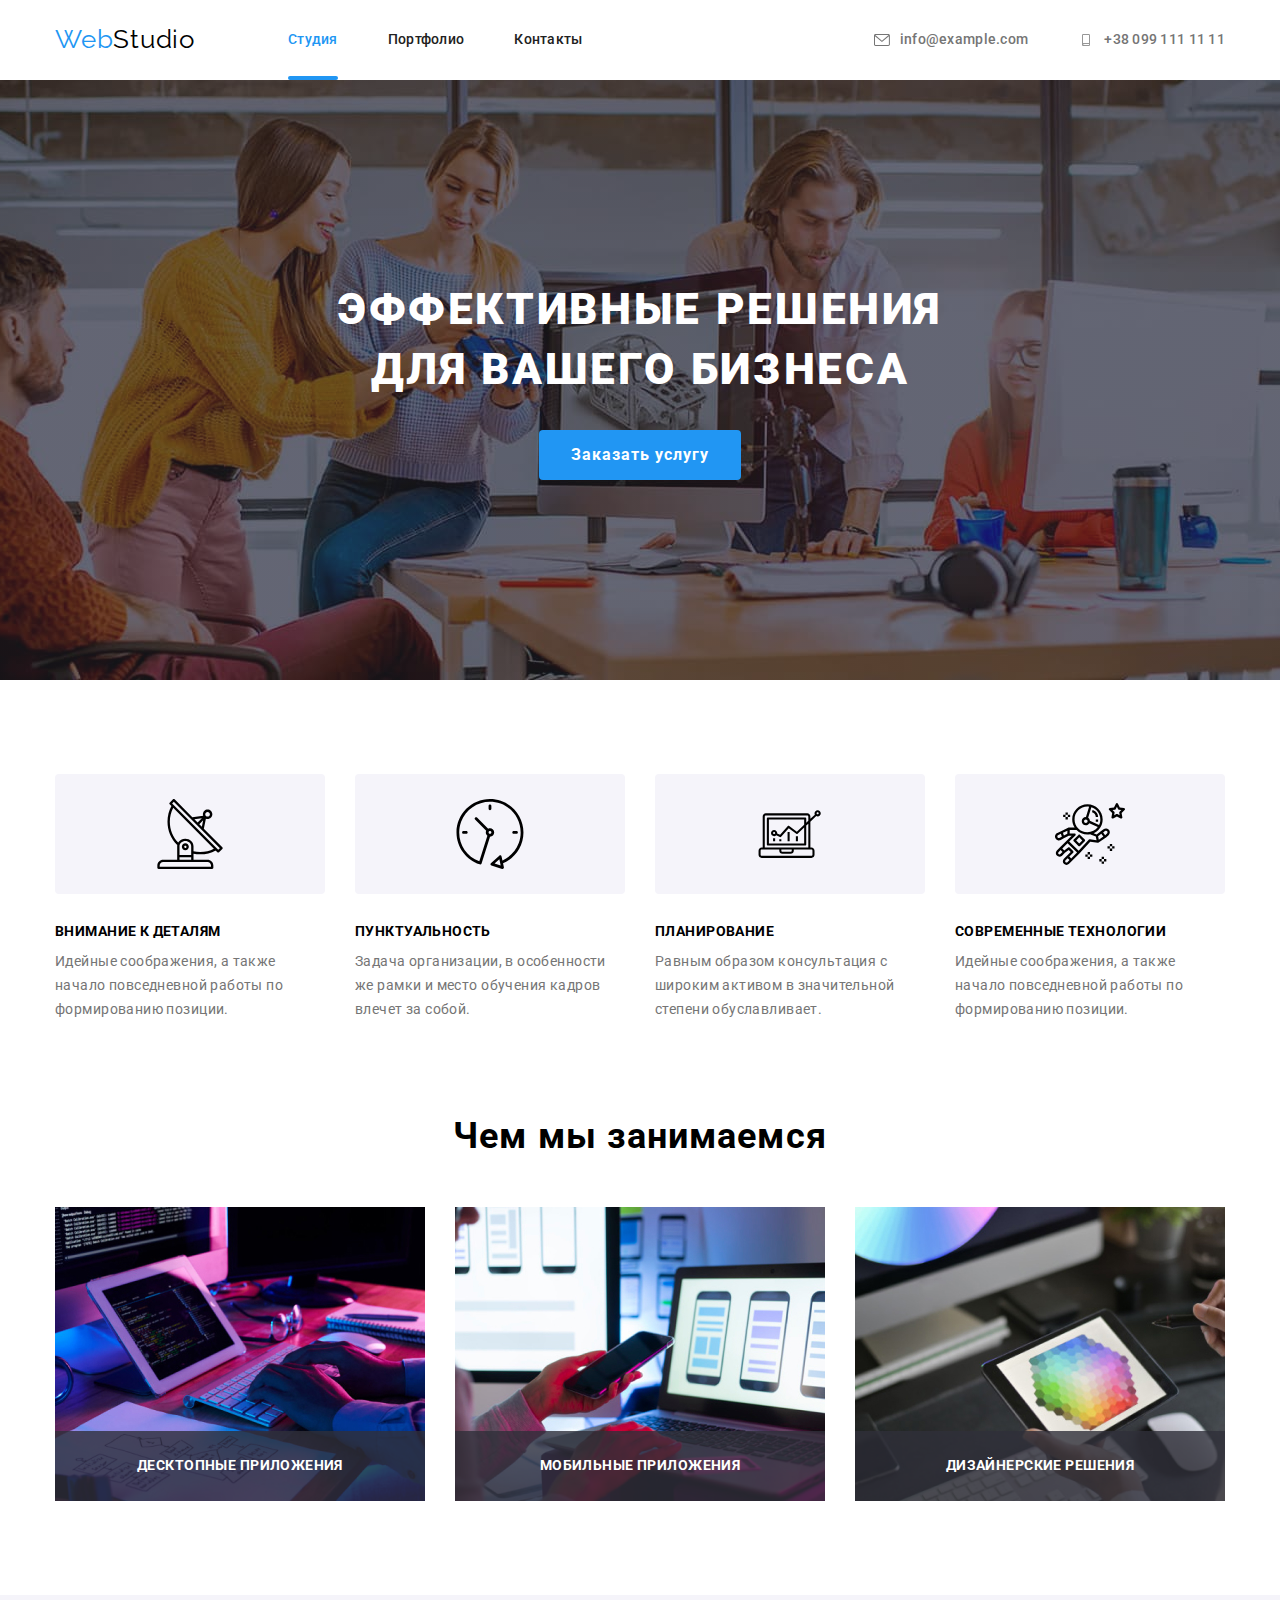
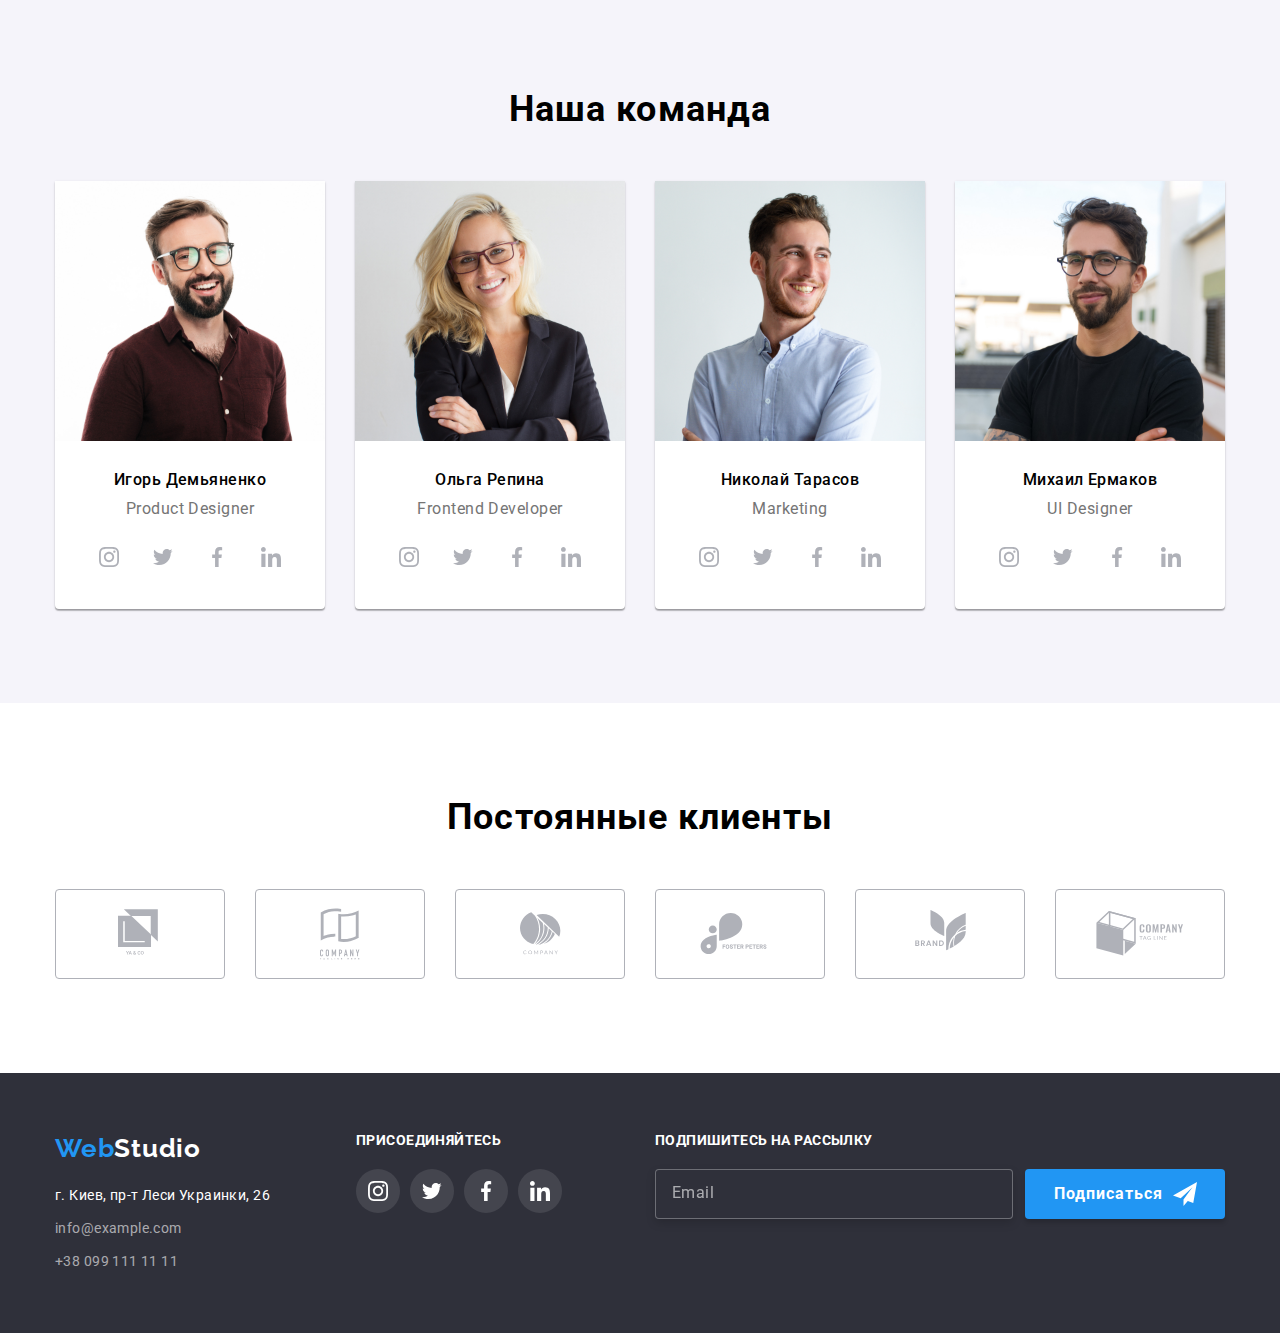
==== index.html @ e793ac2f "Initial comit" ====
<!DOCTYPE html>
<html lang="ru">
<head>
    <meta charset="UTF-8">
    <meta name="viewport" content="width=device-width, initial-scale=1.0">
    <link rel="stylesheet" href="https://cdnjs.cloudflare.com/ajax/libs/modern-normalize/1.0.0/modern-normalize.min.css"> 
    <link rel="preconnect" href="https://fonts.gstatic.com/"> 
    <link href="https://fonts.googleapis.com/css2?family=Raleway:wght@700&family=Roboto:wght@400;500;700;900&display=swap"
        rel="stylesheet">
    <link rel="stylesheet" href="./css/main.min.css">
    <title>Студия</title>
</head>
<body>
<!--Шапка макета-->
    <header>
     <div class="container main-nav">
         <nav class=" main-nav">
            <a href="#" class="logo" ><span class="accent">Web</span>Studio</a>
            <ul class="site-nav list reset">
              <li  class="site-nav-item"><a href="./index.html" class="site-nav-link current-link">Студия</a></li>
               <li  class="site-nav-item"> <a href="./portfolio.html" class="site-nav-link">Портфолио</a></li>
              <li  class="site-nav-item"> <a href="#" class="site-nav-link">Контакты</a></li>
            </ul>
       </nav>
       <ul class="auth-nav list reset">
           <li class="auth-nav-item"><a href="mailto:info@example.com" class="auth-nav-link">
             <svg class="header-icon">
               <use href="./images/svg/symbol-defs.svg#icon-envelope"></use>
           </svg> info@example.com</a></li>
           <li class="auth-nav-item"><a href="tel:+380991111111" class="auth-nav-link">
                <svg class="header-icon">
                    <use href="./images/svg/symbol-defs.svg#icon-smartphone"></use>
                </svg>+38 099 111 11 11</a></li>
       </ul>
    </div>
    </header>
  
    <main>
        <!--Hero-->
        <section class="hero">
            <div class="hero-overlay">
               <div class="heading-container"> 
                   <h1 class="hero-title">Эффективные решения для вашего бизнеса</h1>
                </div>
                <button class="hero-buttom" data-modal-open >Заказать услугу</button>
            </div>
            <!--Преимущества-->
        </section>
        <section class="benefits-section  ">
            <div class="container"> 
            <h2 class="section-title visually-hidden">Наши преимущества</h2>
              <ul class="list reset list-description">                            
                    <li class="list-description-item">
                       <div class="wrapper">
                            <svg class="wrapper-icon">
                                <use href="./images/svg/symbol-defs.svg#icon-antenna"></use>
                            </svg>
                        </div>
                        <h3 class="list-title">Внимание к деталям</h3>
                        <p class="section-text description ">Идейные соображения, а также начало повседневной работы по формированию позиции.</p>
                    </li>
                    <li class="list-description-item">
                        <div class="wrapper">   
                            <svg class="wrapper-icon">
                                <use href="./images/svg/symbol-defs.svg#icon-clock"></use>
                            </svg>
                        </div>
                        <h3 class="list-title">Пунктуальность</h3>
                       <p class="section-text description">Задача организации, в особенности же рамки и место обучения кадров влечет за собой.</p>
                    </li>
                    <li class="list-description-item">
                        <div class="wrapper">
                            <svg class="wrapper-icon">
                                <use href="./images/svg/symbol-defs.svg#icon-diagram"></use>
                            </svg>
                        </div>
                        <h3 class="list-title">Планирование</h3>
                        <p class="section-text description">Равным образом консультация с широким активом в значительной степени обуславливает.</p>
                   </li >
                    <li class="list-description-item">
                        <div class="wrapper">
                            <svg class="wrapper-icon">
                                <use href="./images/svg/symbol-defs.svg#icon-astronaut"></use>
                            </svg>
                        </div>
                        <h3 class="list-title">Современные технологии</h3>
                        <p class="section-text description">Идейные соображения, а также начало повседневной работы по формированию позиции.</p>
                    </li>
              </ul>
            </div>
        </section>
        <!--Чем мы занимаемся-->
        <section class="work-section">
            <div class="container">
            <h2 class="section-title">Чем мы занимаемся</h2>
            <ul class="list reset photo-list">
                <li class=" photo-list-item">
                      <div class="img-wrap">
                         <img src="./images/image1.jpg" alt="проектирование" width="370" >
                        <div class="explanation">Десктопные приложения</div>
                        </div>
                 </li>
                <li class="photo-list-item">
                    <div class="img-wrap">
                    <img src="./images/image2.jpg" alt="программирования" width="370">
                    <div class="explanation">Мобильные приложения</div>
                    </div>
                </li>
                <li class="photo-list-item">
                    <div class="img-wrap">
                    <img src="./images/image3.jpg" alt="дизайн" width="370">
                    <div class="explanation">Дизайнерские решения</div>
                    </div>
                </li>
            </ul>
            </div>
        </section>
        <!--Команда-->
        <section class="team-section">
            <div class="container">
            <h2 class="section-title">Наша команда</h2>
            <ul class="list reset team-list">
                <li class="team-list-item">
                    <img src="./images/image-11.jpg" alt="Фото работника 1" width="270">
                    <h3 class="list-name">Игорь Демьяненко</h3>
                    <p class="section-text profession ">Product Designer</p>
                    <ul class="social-list reset">
                      <li class="social-item">
                         <a class="social-link" href="#">
                            <svg class="social-icon">
                                    <use href="./images/svg/symbol-defs.svg#icon-instagram"></use>
                            </svg>
                        </a>
                     </li>
                     <li class="social-item">
                         <a  class="social-link"  href="#">
                            <svg class="social-icon">
                                    <use href="./images/svg/symbol-defs.svg#icon-twitter"></use>
                            </svg>
                        </a>
                    </li>
                         <li class="social-item">
                             <a class="social-link" href="#">
                                <svg class="social-icon">
                                    <use href="./images/svg/symbol-defs.svg#icon-facebook"></use>
                                </svg>
                            </a>
                        </li>
                        <li class="social-item">
                            <a class="social-link" href="#">
                                <svg class="social-icon">
                                        <use href="./images/svg/symbol-defs.svg#icon-linkedin"></use>
                                </svg>
                            </a>
                        </li>
                    </ul>
                </li>
                <li  class="team-list-item">
                    <img src="./images/img-12.jpg" alt="Фото работника 2" width="270">
                    <h3 class="list-name">Ольга Репина</h3>
                    <p class="section-text profession">Frontend Developer</p>
                    <ul class="social-list reset">
                        <li class="social-item">
                            <a class="social-link" href="#">
                                <svg class="social-icon">
                                    <use href="./images/svg/symbol-defs.svg#icon-instagram"></use>
                                </svg>
                            </a>
                        </li>
                        <li class="social-item">
                            <a class="social-link" href="#">
                                <svg class="social-icon">
                                    <use href="./images/svg/symbol-defs.svg#icon-twitter"></use>
                                </svg>
                            </a>
                        </li>
                        <li class="social-item">
                            <a class="social-link" href="#">
                                <svg class="social-icon">
                                    <use href="./images/svg/symbol-defs.svg#icon-facebook"></use>
                                </svg>
                            </a>
                        </li>
                        <li class="social-item">
                            <a class="social-link" href="#">
                                <svg class="social-icon">
                                    <use href="./images/svg/symbol-defs.svg#icon-linkedin"></use>
                                </svg>
                            </a>
                        </li>
                    </ul>
                </li >
                <li class="team-list-item">
                    <img src="./images/img-13.jpg" alt="Фото работника 3" width="270">
                    <h3 class="list-name">Николай Тарасов</h3>
                    <p class="section-text profession">Marketing</p>
                    <ul class="social-list reset">
                        <li class="social-item">
                            <a class="social-link" href="#">
                                <svg class="social-icon">
                                    <use href="./images/svg/symbol-defs.svg#icon-instagram"></use>
                                </svg>
                            </a>
                        </li>
                        <li class="social-item">
                            <a class="social-link" href="#">
                                <svg class="social-icon">
                                    <use href="./images/svg/symbol-defs.svg#icon-twitter"></use>
                                </svg>
                            </a>
                        </li>
                        <li class="social-item">
                            <a class="social-link" href="#">
                                <svg class="social-icon">
                                    <use href="./images/svg/symbol-defs.svg#icon-facebook"></use>
                                </svg>
                            </a>
                        </li>
                        <li class="social-item">
                            <a class="social-link" href="#">
                                <svg class="social-icon">
                                    <use href="./images/svg/symbol-defs.svg#icon-linkedin"></use>
                                </svg>
                            </a>
                        </li>
                    </ul>
                </li>
                <li  class="team-list-item">
                    <img src="./images/img-14.jpg" alt="Фотка работника 4" width="270">
                    <h3 class="list-name">Михаил Ермаков</h3>
                    <p class="section-text profession">UI Designer</p>
                    <ul class="social-list reset">
                        <li class="social-item">
                            <a class="social-link" href="#">
                                <svg class="social-icon">
                                    <use href="./images/svg/symbol-defs.svg#icon-instagram"></use>
                                </svg>
                            </a>
                        </li>
                        <li class="social-item">
                            <a class="social-link" href="#">
                                <svg class="social-icon">
                                    <use href="./images/svg/symbol-defs.svg#icon-twitter"></use>
                                </svg>
                            </a>
                        </li>
                        <li class="social-item">
                            <a class="social-link" href="#">
                                <svg class="social-icon">
                                    <use href="./images/svg/symbol-defs.svg#icon-facebook"></use>
                                </svg>
                            </a>
                        </li>
                        <li class="social-item">
                            <a class="social-link" href="#">
                                <svg class="social-icon">
                                    <use href="./images/svg/symbol-defs.svg#icon-linkedin"></use>
                                </svg>
                            </a>
                        </li>
                    </ul>
                </li>
            </ul>
        </div>
        </section>
        <!-- Клієнти -->
        <section class="clients-section">
            <div class="container">
            <h2 class="section-title">Постоянные клиенты</h2>
          <ul class="list reset clients-list">
              <li class="clients-item">
                  <a class="clients-link" href="#">
                      <svg class="clients-icon" width="44px" height="49px">
                          <use href="./images/svg/symbol-defs.svg#icon-logo_1"></use>
                      </svg>
                  </a>
              </li>
              <li  class="clients-item">
                  <a class="clients-link" href="#">
                      <svg class="clients-icon" width="40px" height="52px">
                          <use href="./images/svg/symbol-defs.svg#icon-logo_2"></use>
                      </svg>
                  </a>
              </li>
              <li  class="clients-item">
                  <a  class="clients-link" href="#">
                      <svg class="clients-icon" width="41px" height="43px">
                          <use href="./images/svg/symbol-defs.svg#icon-logo_3"></use>
                      </svg>
                  </a>
              </li>
              <li  class="clients-item">
                  <a  class="clients-link" href="#">
                      <svg class="clients-icon" width="80px" height="42px">
                          <use href="./images/svg/symbol-defs.svg#icon-logo_4"></use>
                      </svg>
                  </a>
              </li>
              <li  class="clients-item">
                  <a  class="clients-link" href="#">
                      <svg class="clients-icon" width="59px" height="47px">
                          <use href="./images/svg/symbol-defs.svg#icon-logo_5"></use>
                      </svg>
                  </a>
              </li>
              <li  class="clients-item">
                  <a  class="clients-link" href="#">
                      <svg class="clients-icon" width="88px" height="45px">
                          <use href="./images/svg/symbol-defs.svg#icon-logo_6"></use>
                      </svg>
                  </a>
              </li>
          </ul>
        </div>
        </section>
    </main>
    <!--Футер-->
    <footer class="footer">
        <div class="container">
            <div class="footer-wrap">
                   <div class="footer-contacts">
    <a href="#" class="footer-logo"><span class="accent">Web</span>Studio</a>
     <address class="address">
         г. Киев, пр-т Леси Украинки, 26   
     </address> 
     <ul class="list contacts reset">
        <li class="link-mail"><a href="mailto:info@example.com" class="contacts-link">info@example.com</a></li>
        <li class="link-tel"><a href="tel:+380991111111" class="contacts-link">+38 099 111 11 11</a></li>
     </ul>
                   </div>
                   <div class="footer-social">
           <span class="footer-social-name">Присоединяйтесь</span>
            <ul class="social-footer reset">
                <li class="footer-social-item">
                    <a class="footer-social-link" href="#">
                        <svg class="footer-social-icon">
                            <use href="./images/svg/symbol-defs.svg#icon-instagram"></use>
                        </svg>
                    </a>
                </li>
                <li class="footer-social-item">
                    <a class="footer-social-link" href="#">
                        <svg class="footer-social-icon">
                            <use href="./images/svg/symbol-defs.svg#icon-twitter"></use>
                        </svg>
                    </a>
                </li>
                <li class="footer-social-item">
                    <a class="footer-social-link" href="#">
                        <svg class="footer-social-icon">
                            <use href="./images/svg/symbol-defs.svg#icon-facebook"></use>
                        </svg>
                    </a>
                </li>
                <li class="footer-social-item">
                    <a class="footer-social-link" href="#">
                        <svg class="footer-social-icon">
                            <use href="./images/svg/symbol-defs.svg#icon-linkedin"></use>
                        </svg>
                    </a>
                </li>
            </ul>
                   </div>
                  <div class="footer-form">
                    <form>
                        <p class="form-logo">Подпишитесь на рассылку</p>
                        <label class="footer-label " for="email"></label>
                        <div class="flex-input">
                        <input type="email" id="email" placeholder="Email" class="footer-input">
                            <button type="submit" class="footer-buttom">Подписаться
                                <svg class="icon">
                                    <use href="./images/svg/symbol-defs.svg#icon-send"></use>
                                </svg>
                            </button>
                            </div>
                    </form>
                    </div>
            </div>

    </div>
    </footer>
</body>
<div class="backdrop is-hidden" data-modal >
    <div class="modal">
        <h2  class="modal-header">Оставьте свои данные, мы вам перезвоним</h2>
        <form autocomplete="off">
           <div class="field username">
            <label>
                <span class="label">Имя</span>
                <div class="icon-container">
                <input type="text" name="username" class="input ">
                <svg class="icon">
                    <use href="./images/svg/symbol-defs.svg#icon-person-black"></use>
                </svg>
                </div>
            </label>
            </div>

            <div class=" field mobile-number">
            <label>
                <span class="label">Телефон</span>
                <div class="icon-container">
                <input type="tel" name="tel" class="input">
                <svg class="icon">
                    <use href="./images/svg/symbol-defs.svg#icon-phone-black"></use>
                </svg>
                </div>
            </label>
            </div>

            <div class="field email">
            <label>
                <span class="label">Почта</span>
                <div class="icon-container">
                <input type="email" name="email" class="input ">
                <svg class="icon">
                    <use href="./images/svg/symbol-defs.svg#icon-email-black"></use>
                </svg>
                </div>
            </label>
            </div>

            <div class="field comment-container">
            <label>
                <span class="label">Комментарий</span>
                <textarea name="comment" class="input-comment input" placeholder="Введите текст"></textarea>              
            </label>
            </div>
            <div class=" field checkbox">
            <label class="checkbox-label">
                <input type="checkbox" class="old-checkbox visually-hidden">
                <span class="checkbox-icon"></span>
                <span class="label-checkbox">Соглашаюсь с рассылкой и принимаю <a href="#" class="checkbox-link">Условия договора</a></span>          
            </label>
            </div>
           <button type="submit" class="form-buttom">Отправить</button>
        </form>
        <div class="close-buttom">
        <button class="modal-buttom" data-modal-close >
        <svg class="modal-icon">
            <use href="./images/svg/symbol-defs.svg#icon-close-black"></use>
        </svg>
        </button>
        </div>
    </div>
</div>
    
 <script src = " ./js/modal.js ">
</script>
</html>
---- css/main.min.css ----
body{font-style:normal;font-family:Roboto, sans-serif}h1,h2,h3,h4,h5,h6,p{margin-bottom:0;margin-top:0}.reset{margin-top:0;margin-bottom:0;padding:0}.container{width:1200px;padding-right:15px;padding-left:15px;margin-left:auto;margin-right:auto}.visually-hidden{position:absolute;clip:rect(0 0 0 0);width:1px;height:1px;margin:-1px}.list{list-style:none}.header-line{border-bottom:1px solid #ececec}.accent{color:#2196f3}.logo{margin-right:93px;color:#000;text-decoration:none;font-family:Raleway;font-size:26px;line-height:1.2;letter-spacing:0.03em}.main-nav{display:-webkit-box;display:-ms-flexbox;display:flex;-webkit-box-align:center;-ms-flex-align:center;align-items:center}.site-nav{display:-webkit-box;display:-ms-flexbox;display:flex;margin-top:0px;margin-bottom:0px}.site-nav-item:not(:last-child){margin-right:50px}.site-nav-link,.auth-nav-link{font-weight:500;font-size:14px;line-height:1.14;letter-spacing:0.02em}.site-nav-link{position:relative;display:block;padding-top:32px;padding-bottom:32px;color:#212121;text-decoration:none;-webkit-transition:color 250ms cubic-bezier(0.4, 0, 0.2, 1);transition:color 250ms cubic-bezier(0.4, 0, 0.2, 1)}.site-nav-link:hover:after{opacity:1}.site-nav-link:hover{color:#2196f3}.site-nav-link:focus{color:#2196f3}.site-nav-link::after{content:'';position:absolute;bottom:0;left:0;width:100%;height:4px;border-radius:2px;background-color:#2196f3;opacity:0;-webkit-transition:opacity 250ms cubic-bezier(0.4, 0, 0.2, 1);transition:opacity 250ms cubic-bezier(0.4, 0, 0.2, 1)}.site-nav .current-link{color:#2196f3}.site-nav .current-link::after{opacity:1}.auth-nav{display:-webkit-box;display:-ms-flexbox;display:flex;margin-top:0px;margin-bottom:0px;margin-left:auto}.auth-nav-item:not(:last-child){margin-right:50px}.auth-nav-link{display:-webkit-box;display:-ms-flexbox;display:flex;-webkit-box-pack:center;-ms-flex-pack:center;justify-content:center;-webkit-box-align:center;-ms-flex-align:center;align-items:center;padding-top:32px;padding-bottom:32px;color:#757575;text-decoration:none;-webkit-transition:color 250ms cubic-bezier(0.4, 0, 0.2, 1);transition:color 250ms cubic-bezier(0.4, 0, 0.2, 1)}.auth-nav-link:hover{color:#2196f3}.auth-nav-link:focus{color:#2196f3}.header-icon{width:16px;height:12px;fill:currentColor;margin-right:10px;-webkit-transition:fill 250ms cubic-bezier(0.4, 0, 0.2, 1);transition:fill 250ms cubic-bezier(0.4, 0, 0.2, 1)}.header-icon:hover{fill:#2196f3}.header-icon:focus{fill:#2196f3}.hero{background:#c4c4c4;text-align:center;margin-top:0;margin-bottom:0}.hero-title{color:#fff;font-weight:900;font-size:44px;line-height:1.36;letter-spacing:0.06em;text-transform:uppercase}.hero-buttom{border-radius:4px;min-width:200;padding:10px 32px;margin-top:30px;cursor:pointer;border:none;color:#fff;background-color:#2196f3;font-weight:700;font-size:16px;line-height:1.87;-webkit-box-align:center;-ms-flex-align:center;align-items:center;letter-spacing:0.06em}.hero-overlay{max-width:1600px;height:600px;margin:0 auto;padding-top:200px;background-size:cover;background-repeat:no-repeat;background-position:center;background-image:-webkit-gradient(linear, left top, right top, from(rgba(47,48,58,0.4)), to(rgba(47,48,58,0.4))),url(../images/hero.jpg.jpg);background-image:linear-gradient(to right, rgba(47,48,58,0.4), rgba(47,48,58,0.4)),url(../images/hero.jpg.jpg)}.heading-container{width:696px;margin:0 auto}.benefits-section{padding-top:94px;padding-bottom:94px}.list-title{font-size:14px;line-height:1.14;letter-spacing:0.03em;text-transform:uppercase}.list-description{display:-webkit-box;display:-ms-flexbox;display:flex}.list-description-item{width:270px;margin-right:30px}.list-description-item :last-child{margin-right:0}.list-description-item .list-title{padding-bottom:10px}.wrapper{width:auto;height:120px;border-radius:4px;margin-bottom:30px;background-color:#f5f4fa;padding:25px 100px}.wrapper-icon{width:70px;height:70px}.description{font-weight:400;font-size:14px;line-height:1.71;letter-spacing:0.03em}.photo-list{display:-webkit-box;display:-ms-flexbox;display:flex}.photo-list-item{width:370px;margin-right:30px}.photo-list-item:last-child{margin-right:0}.work-section{padding-bottom:94px}.img-wrap{position:relative}.explanation{position:absolute;bottom:0px;-webkit-transform:translateY(0px);transform:translateY(0px);width:370px;background-color:rgba(47,48,58,0.8);text-align:center;height:70px;padding:27px 0px;font-weight:700;font-size:14px;line-height:1.14;letter-spacing:0.03em;text-transform:uppercase;color:#ffffff}.section-text{color:#757575}.section-title{font-weight:700;font-size:36px;line-height:1.16;text-align:center;letter-spacing:0.03em;margin-bottom:50px}.team-section{background:#f5f4fa;padding-top:94px;padding-bottom:94px}.list-name{font-weight:500;font-size:16px;line-height:1.18;text-align:center;letter-spacing:0.03em}.profession{font-weight:400;font-size:16px;line-height:1.18;text-align:center;letter-spacing:0.03em}.team-list{display:-webkit-box;display:-ms-flexbox;display:flex}.team-list-item{margin-right:30px;width:270px;background:#ffffff;-webkit-box-shadow:0px 1px 3px rgba(0,0,0,0.12),0px 1px 1px rgba(0,0,0,0.14),0px 2px 1px rgba(0,0,0,0.2);box-shadow:0px 1px 3px rgba(0,0,0,0.12),0px 1px 1px rgba(0,0,0,0.14),0px 2px 1px rgba(0,0,0,0.2);border-radius:0px 0px 4px 4px}.team-list-item:last-child{margin-right:0}.team-list-item .list-name{padding-bottom:10px;padding-top:30px}.team-list-item .profession{margin-bottom:16px}.social-list{display:-webkit-box;display:-ms-flexbox;display:flex;-webkit-box-pack:center;-ms-flex-pack:center;justify-content:center;list-style:none;margin-bottom:30px}.social-link{display:-webkit-inline-box;display:-ms-inline-flexbox;display:inline-flex;-webkit-box-align:center;-ms-flex-align:center;align-items:center;-webkit-box-pack:center;-ms-flex-pack:center;justify-content:center;background-color:#fff;border-radius:50%;color:#afb1b8;width:44px;height:44px;-webkit-transition:color 250ms cubic-bezier(0.4, 0, 0.2, 1),background-color 250ms cubic-bezier(0.4, 0, 0.2, 1);transition:color 250ms cubic-bezier(0.4, 0, 0.2, 1),background-color 250ms cubic-bezier(0.4, 0, 0.2, 1)}.social-link:hover,.social-link:focus{background-color:#2196f3;color:#fff}.social-item:not(:last-child){margin-right:10px}.social-icon{width:20px;height:20px;fill:currentColor}.clients-section{padding-top:94px;padding-bottom:94px}.clients-list{display:-webkit-box;display:-ms-flexbox;display:flex;-webkit-box-pack:justify;-ms-flex-pack:justify;justify-content:space-between}.clients-link{display:-webkit-box;display:-ms-flexbox;display:flex;-webkit-box-pack:center;-ms-flex-pack:center;justify-content:center;-webkit-box-align:center;-ms-flex-align:center;align-items:center;border:1px solid #afb1b8;border-radius:4px;width:170px;height:90px;color:#afb1b8;-webkit-transition:color 250ms cubic-bezier(0.4, 0, 0.2, 1),border 250ms cubic-bezier(0.4, 0, 0.2, 1),border-radius 250ms cubic-bezier(0.4, 0, 0.2, 1);transition:color 250ms cubic-bezier(0.4, 0, 0.2, 1),border 250ms cubic-bezier(0.4, 0, 0.2, 1),border-radius 250ms cubic-bezier(0.4, 0, 0.2, 1)}.clients-link:hover,.clients-link:focus{color:#2196f3;border:1px solid #2196f3;border-radius:4px}.clients-icon{display:-webkit-box;display:-ms-flexbox;display:flex;fill:currentColor}.backdrop{position:fixed;top:0;left:0;width:100%;height:100%;background-color:rgba(0,0,0,0.2);opacity:1;-webkit-transition:opacity 250ms cubic-bezier(0.4, 0, 0.2, 1);transition:opacity 250ms cubic-bezier(0.4, 0, 0.2, 1)}.backdrop.is-hidden{opacity:0;pointer-events:none;visibility:hidden}.backdrop.is-hidden .modal{-webkit-transform:translate(-50%, -50%) scale(1.1);transform:translate(-50%, -50%) scale(1.1)}.modal{position:absolute;top:50%;left:50%;height:581px;width:528px;padding:15px;background-color:#fff;-webkit-transform:translate(-50%, -50%) scale(1);transform:translate(-50%, -50%) scale(1);-webkit-transition:-webkit-transform 250ms cubic-bezier(0.4, 0, 0.2, 1);transition:-webkit-transform 250ms cubic-bezier(0.4, 0, 0.2, 1);transition:transform 250ms cubic-bezier(0.4, 0, 0.2, 1);transition:transform 250ms cubic-bezier(0.4, 0, 0.2, 1), -webkit-transform 250ms cubic-bezier(0.4, 0, 0.2, 1)}.modal-buttom{position:absolute;top:8px;right:8px;width:30px;height:30px;display:-webkit-box;display:-ms-flexbox;display:flex;-webkit-box-pack:center;-ms-flex-pack:center;justify-content:center;-webkit-box-align:center;-ms-flex-align:center;align-items:center;border:1px solid rgba(0,0,0,0.1);border-radius:50%;background-color:#ffffff;cursor:pointer}.modal-icon{width:18px;height:18px;fill:#000000;-webkit-transition:fill 250ms cubic-bezier(0.4, 0, 0.2, 1);transition:fill 250ms cubic-bezier(0.4, 0, 0.2, 1)}.modal-buttom:hover .modal-icon,.modal-buttom:focus .modal-icon{fill:#2196f3}.modal-header{margin-top:40px;margin-bottom:12px;font-weight:700;font-size:20px;line-height:1.15;text-align:center;letter-spacing:0.03em}.field{margin:auto;margin-bottom:10px;width:448px}.field .icon{position:absolute;top:50%;left:12px;-webkit-transform:translateY(-50%);transform:translateY(-50%);height:18px;width:18px;fill:#212121;-webkit-transition:fill 250ms cubic-bezier(0.4, 0, 0.2, 1);transition:fill 250ms cubic-bezier(0.4, 0, 0.2, 1)}.input{width:100%;height:40px;border:1px solid rgba(33,33,33,0.2);border-radius:4px;-webkit-transition:border 250ms cubic-bezier(0.4, 0, 0.2, 1);transition:border 250ms cubic-bezier(0.4, 0, 0.2, 1)}.input:focus{outline:none;border:1px solid #2196f3}.username .input,.username .input,.username .email .input{padding-left:42px}.label{display:inline-block;margin-bottom:4px;font-weight:400;font-size:12px;line-height:1.16;letter-spacing:0.01em;color:#757575}.label-checkbox{font-weight:400;font-size:14px;line-height:1.71;letter-spacing:0.03em;color:#757575}.form-buttom{display:-webkit-box;display:-ms-flexbox;display:flex;padding:10px 55px;margin:auto;background-color:#2196f3;color:#fff;font-weight:700;font-size:16px;line-height:1.87;letter-spacing:0.06em;border:none;-webkit-box-shadow:0px 4px 4px rgba(0,0,0,0.15);box-shadow:0px 4px 4px rgba(0,0,0,0.15);border-radius:4px;cursor:pointer;-webkit-transition:background-color 250ms cubic-bezier(0.4, 0, 0.2, 1);transition:background-color 250ms cubic-bezier(0.4, 0, 0.2, 1)}.form-buttom:hover,.form-buttom:focus{background-color:#188ce8}.checkbox{margin-bottom:32px}.comment-container{margin-bottom:18px}.input-comment{resize:none;height:120px;width:100%;padding:12px 16px}.input-comment::-webkit-input-placeholder{font-weight:normal;font-size:14px;line-height:1.14;letter-spacing:0.01em;color:rgba(117,117,117,0.5)}.input-comment:-ms-input-placeholder{font-weight:normal;font-size:14px;line-height:1.14;letter-spacing:0.01em;color:rgba(117,117,117,0.5)}.input-comment::-ms-input-placeholder{font-weight:normal;font-size:14px;line-height:1.14;letter-spacing:0.01em;color:rgba(117,117,117,0.5)}.input-comment::placeholder{font-weight:normal;font-size:14px;line-height:1.14;letter-spacing:0.01em;color:rgba(117,117,117,0.5)}.checkbox-link{color:#2196f3}.icon-container{position:relative}.input:focus+.icon{fill:#2196f3}.checkbox-label{display:-webkit-box;display:-ms-flexbox;display:flex;-webkit-box-align:center;-ms-flex-align:center;align-items:center}.checkbox-icon{display:inline-block;width:16px;height:15px;border:2px solid #212121;border-radius:2px;margin-right:8px;margin-left:12px;-webkit-transition:background-color 250ms cubic-bezier(0.4, 0, 0.2, 1);transition:background-color 250ms cubic-bezier(0.4, 0, 0.2, 1)}.old-checkbox:checked+.checkbox-icon{background-color:#2196f3;background-image:url(../images/svg/check.svg);background-size:contain;background-origin:border-box;border:2px solid #2196f3}img{display:block;height:auto;max-width:100%}.main-content{padding-top:94px;padding-bottom:94px}.buttom-nav{display:-webkit-box;display:-ms-flexbox;display:flex;-webkit-box-pack:center;-ms-flex-pack:center;justify-content:center;margin-bottom:50px}.buttom-nav-item:not(:last-child){margin-right:8px}.list-buttom{border-radius:4px;cursor:pointer;padding:6px 22px;border:none;color:#000;background:#f5f4fa;font-weight:500;font-size:16px;line-height:1.62;text-align:center;letter-spacing:0.03em;-webkit-transition:background-color 250ms cubic-bezier(0.4, 0, 0.2, 1),color 250ms cubic-bezier(0.4, 0, 0.2, 1),-webkit-box-shadow 250ms cubic-bezier(0.4, 0, 0.2, 1);transition:background-color 250ms cubic-bezier(0.4, 0, 0.2, 1),color 250ms cubic-bezier(0.4, 0, 0.2, 1),-webkit-box-shadow 250ms cubic-bezier(0.4, 0, 0.2, 1);transition:background-color 250ms cubic-bezier(0.4, 0, 0.2, 1),color 250ms cubic-bezier(0.4, 0, 0.2, 1),box-shadow 250ms cubic-bezier(0.4, 0, 0.2, 1);transition:background-color 250ms cubic-bezier(0.4, 0, 0.2, 1),color 250ms cubic-bezier(0.4, 0, 0.2, 1),box-shadow 250ms cubic-bezier(0.4, 0, 0.2, 1),-webkit-box-shadow 250ms cubic-bezier(0.4, 0, 0.2, 1)}.list-buttom:hover,.list-buttom:focus{background-color:#2196f3;color:#fff;-webkit-box-shadow:0px 3px 1px rgba(0,0,0,0.1),0px 1px 2px rgba(0,0,0,0.08),0px 2px 2px rgba(0,0,0,0.12);box-shadow:0px 3px 1px rgba(0,0,0,0.1),0px 1px 2px rgba(0,0,0,0.08),0px 2px 2px rgba(0,0,0,0.12)}.example-list{display:-webkit-box;display:-ms-flexbox;display:flex;-ms-flex-wrap:wrap;flex-wrap:wrap}.example-item{background:#ffffff;width:370px;margin-right:30px;margin-bottom:30px;cursor:pointer}.example-item:nth-child(3n){margin-right:0}.example-item:nth-last-child(-n+3){margin-bottom:0}.example-link{display:block;text-decoration:none;-webkit-transition:-webkit-box-shadow 250ms cubic-bezier(0.4, 0, 0.2, 1);transition:-webkit-box-shadow 250ms cubic-bezier(0.4, 0, 0.2, 1);transition:box-shadow 250ms cubic-bezier(0.4, 0, 0.2, 1);transition:box-shadow 250ms cubic-bezier(0.4, 0, 0.2, 1), -webkit-box-shadow 250ms cubic-bezier(0.4, 0, 0.2, 1)}.example-link:hover,.example-link:focus{-webkit-box-shadow:0px 1px 1px rgba(0,0,0,0.12),0px 4px 4px rgba(0,0,0,0.06),1px 4px 6px rgba(0,0,0,0.16);box-shadow:0px 1px 1px rgba(0,0,0,0.12),0px 4px 4px rgba(0,0,0,0.06),1px 4px 6px rgba(0,0,0,0.16)}.example-wrap{position:relative;width:370px;height:294px;overflow:hidden}.overlay-text{position:absolute;width:100%;height:100%;bottom:0px;left:0;-webkit-transform:translateY(100%);transform:translateY(100%);font-weight:normal;font-size:18px;line-height:1.56;letter-spacing:0.03em;color:#ffffff;padding:63px 24px;background-color:rgba(33,150,243,0.9);-webkit-transition:-webkit-transform 250ms cubic-bezier(0.4, 0, 0.2, 1);transition:-webkit-transform 250ms cubic-bezier(0.4, 0, 0.2, 1);transition:transform 250ms cubic-bezier(0.4, 0, 0.2, 1);transition:transform 250ms cubic-bezier(0.4, 0, 0.2, 1), -webkit-transform 250ms cubic-bezier(0.4, 0, 0.2, 1)}.example-link:hover .overlay-text,.example-link:focus .overlay-text{-webkit-transform:translateY(0%);transform:translateY(0%)}.card-content{padding:20px 24px;border-width:1px;border-right-style:solid;border-right-color:#eeeeee;border-left-style:solid;border-left-color:#eeeeee;border-bottom-style:solid;border-bottom-color:#eeeeee}.example-title{color:#212121;font-weight:700;font-size:18px;line-height:2;letter-spacing:0.06em}.list-kind{color:#757575;font-weight:400;font-size:16px;line-height:1.87;letter-spacing:0.03em}.footer{background-color:#2f303a;padding-top:60px;padding-bottom:60px}.footer-logo{color:#fff;text-decoration:none;font-family:Raleway;font-weight:700;font-size:26px;line-height:1.19;letter-spacing:0.03em}.address{padding-top:20px;padding-bottom:9px;color:#fff;font-weight:400;font-size:14px;line-height:1.71;letter-spacing:0.03em;font-style:normal}.link-mail{margin-bottom:9px}.contacts-link{color:rgba(255,255,255,0.6);text-decoration:none;font-weight:400;font-size:14px;line-height:1.71;letter-spacing:0.03em;-webkit-transition:color 250ms cubic-bezier(0.4, 0, 0.2, 1);transition:color 250ms cubic-bezier(0.4, 0, 0.2, 1)}.contacts-link:hover,.contacts-link:focus{color:#2196f3}.footer-wrap{display:-webkit-box;display:-ms-flexbox;display:flex}.footer-contacts{margin-right:70px;width:231px}.footer-social-name{display:block;margin-bottom:20px;font-weight:700;font-size:14px;line-height:1.14;letter-spacing:0.03em;text-transform:uppercase;color:#ffffff}.social-footer{display:-webkit-box;display:-ms-flexbox;display:flex;-webkit-box-pack:center;-ms-flex-pack:center;justify-content:center;list-style:none}.footer-social-link{display:-webkit-inline-box;display:-ms-inline-flexbox;display:inline-flex;-webkit-box-align:center;-ms-flex-align:center;align-items:center;-webkit-box-pack:center;-ms-flex-pack:center;justify-content:center;background-color:rgba(255,255,255,0.1);border-radius:50%;width:44px;height:44px;-webkit-transition:background-color 250ms cubic-bezier(0.4, 0, 0.2, 1),fill 250ms cubic-bezier(0.4, 0, 0.2, 1);transition:background-color 250ms cubic-bezier(0.4, 0, 0.2, 1),fill 250ms cubic-bezier(0.4, 0, 0.2, 1)}.footer-social-link:hover,.footer-social-link:focus{background-color:#2196f3;fill:#fff}.footer-social-item:not(:last-child){margin-right:10px}.footer-social-icon{width:20px;height:20px;fill:#fff}.footer-form{margin-left:93px;width:570px}.footer-form .footer-buttom{position:relative;padding-top:10px;padding-bottom:10px;padding-left:29px;padding-right:62px;margin-left:12px;background-color:#2196f3;border:none;cursor:pointer;-webkit-box-shadow:0px 4px 4px rgba(0,0,0,0.15);box-shadow:0px 4px 4px rgba(0,0,0,0.15);border-radius:4px;font-weight:700;font-size:16px;line-height:1.87;display:-webkit-box;display:-ms-flexbox;display:flex;-webkit-box-align:center;-ms-flex-align:center;align-items:center;text-align:center;letter-spacing:0.06em;color:#ffffff}.form-logo{margin-bottom:20px;font-weight:700;font-size:14px;line-height:1.14;letter-spacing:0.03em;text-transform:uppercase;color:#ffffff}.footer-buttom .icon{position:absolute;width:24px;height:24px;right:28px}.flex-input{display:-webkit-box;display:-ms-flexbox;display:flex}.footer-input{width:358px;padding-left:16px;background-color:#2f303a;border:1px solid rgba(255,255,255,0.3);-webkit-filter:drop-shadow(0px 4px 4px rgba(0,0,0,0.15));filter:drop-shadow(0px 4px 4px rgba(0,0,0,0.15));border-radius:4px;color:#fff}.footer-input::-webkit-input-placeholder{font-weight:400;font-size:16px;line-height:1.25;display:-webkit-box;display:flex;-webkit-box-align:center;align-items:center;letter-spacing:0.03em;color:rgba(255,255,255,0.6)}.footer-input:-ms-input-placeholder{font-weight:400;font-size:16px;line-height:1.25;display:-ms-flexbox;display:flex;-ms-flex-align:center;align-items:center;letter-spacing:0.03em;color:rgba(255,255,255,0.6)}.footer-input::-ms-input-placeholder{font-weight:400;font-size:16px;line-height:1.25;display:-ms-flexbox;display:flex;-ms-flex-align:center;align-items:center;letter-spacing:0.03em;color:rgba(255,255,255,0.6)}.footer-input::placeholder{font-weight:400;font-size:16px;line-height:1.25;display:-webkit-box;display:-ms-flexbox;display:flex;-webkit-box-align:center;-ms-flex-align:center;align-items:center;letter-spacing:0.03em;color:rgba(255,255,255,0.6)}
/*# sourceMappingURL=main.min.css.map */
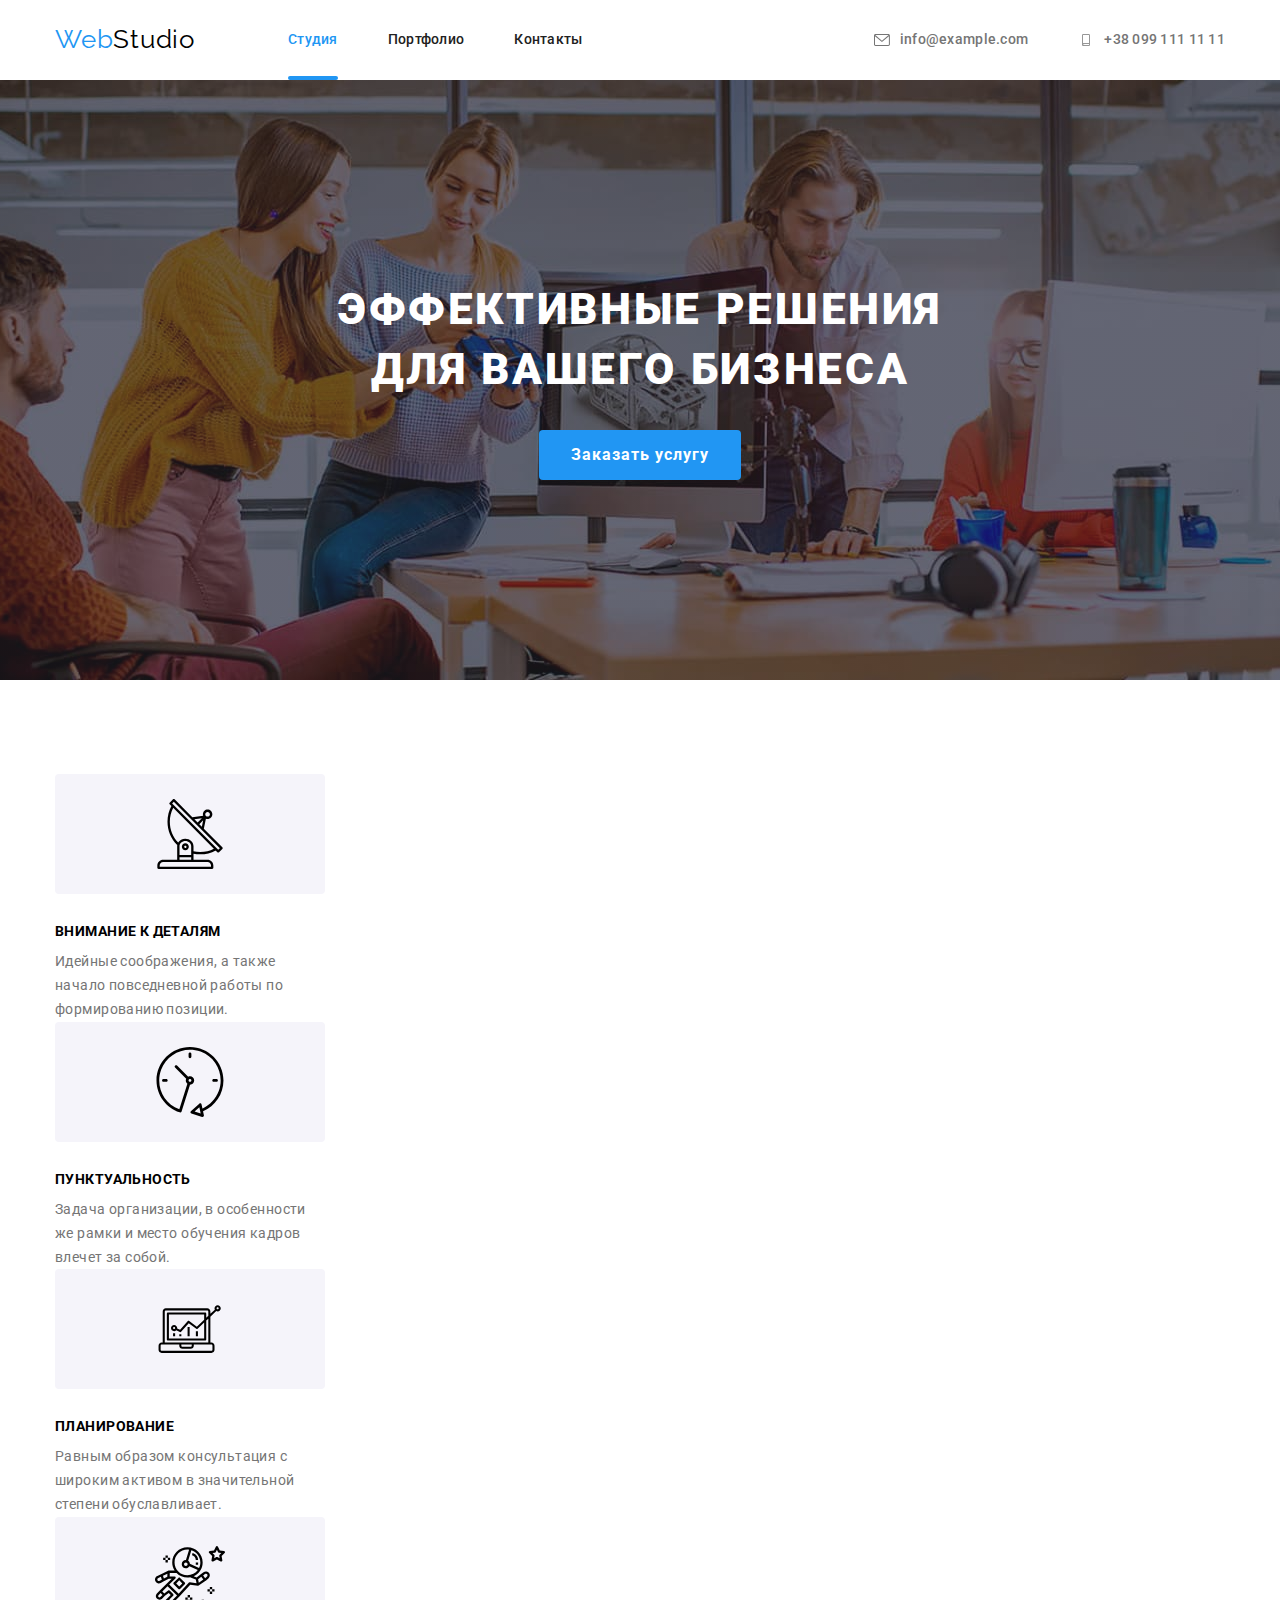
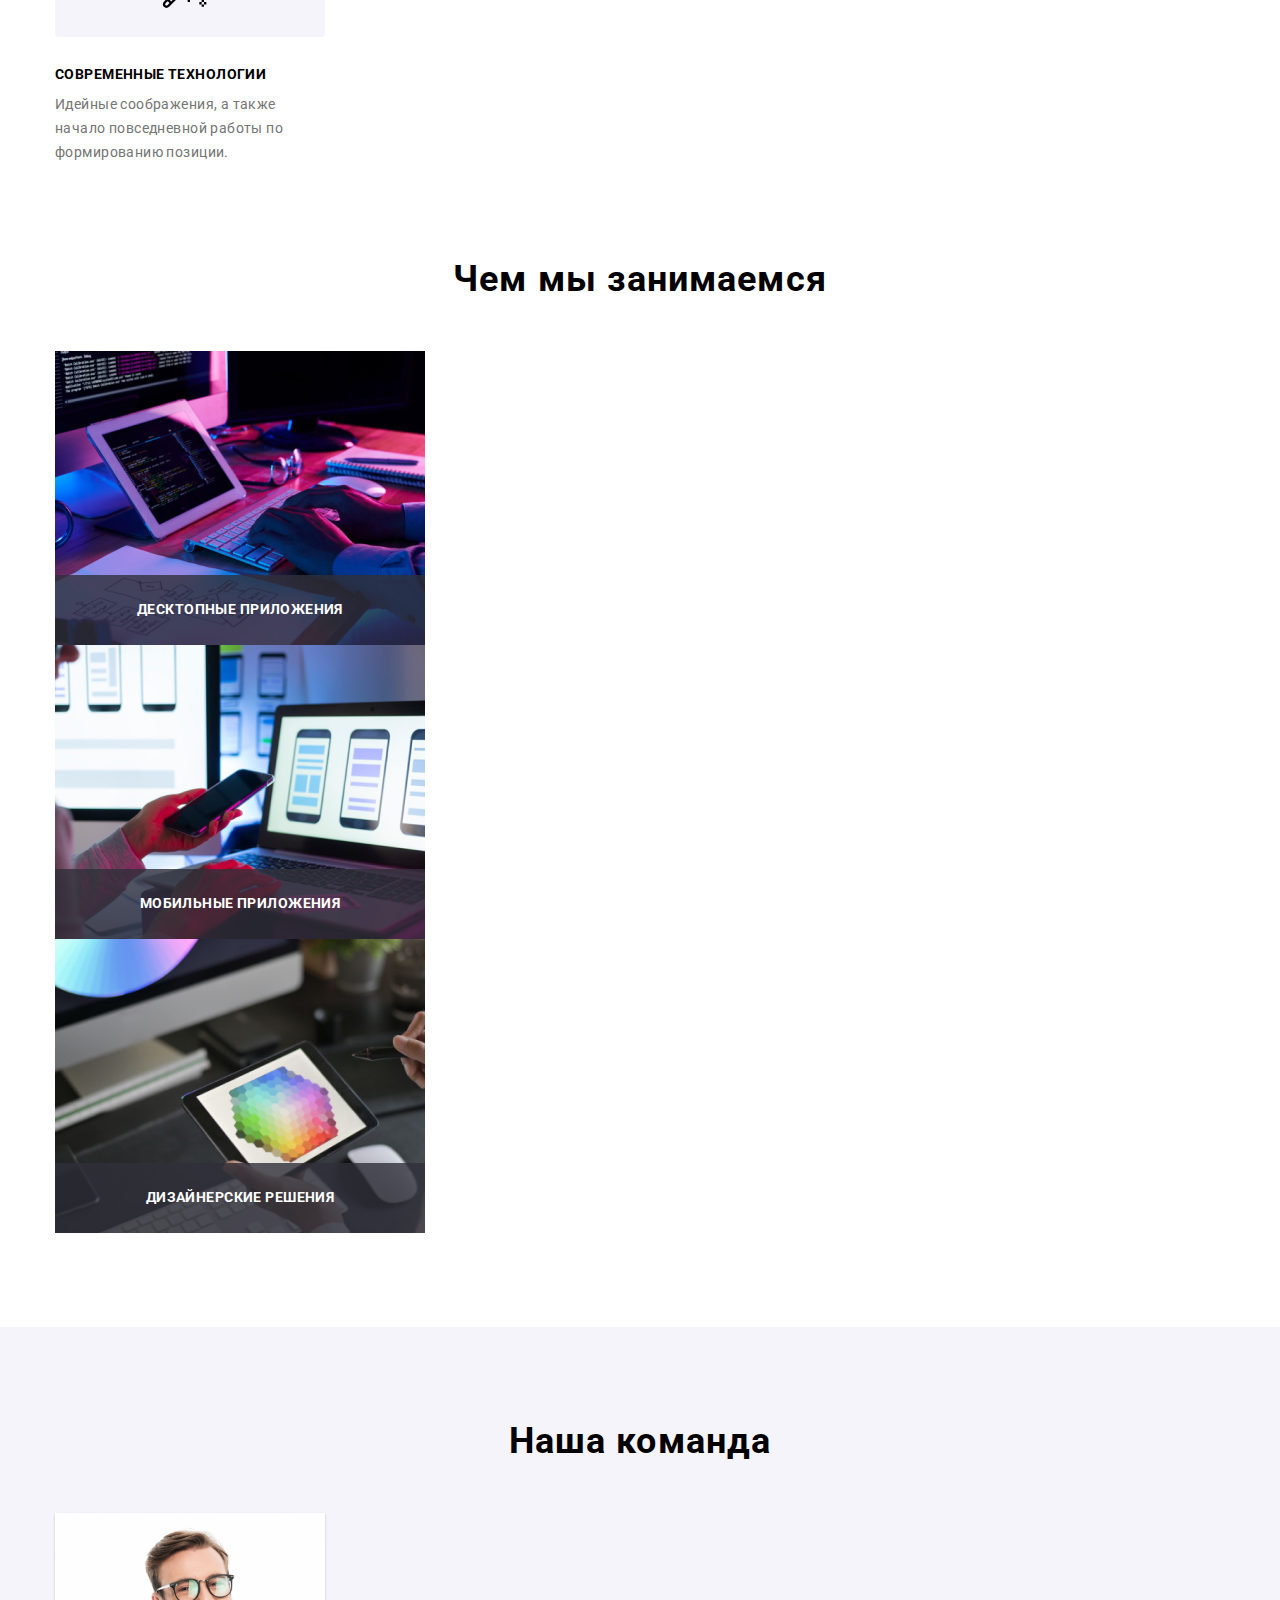
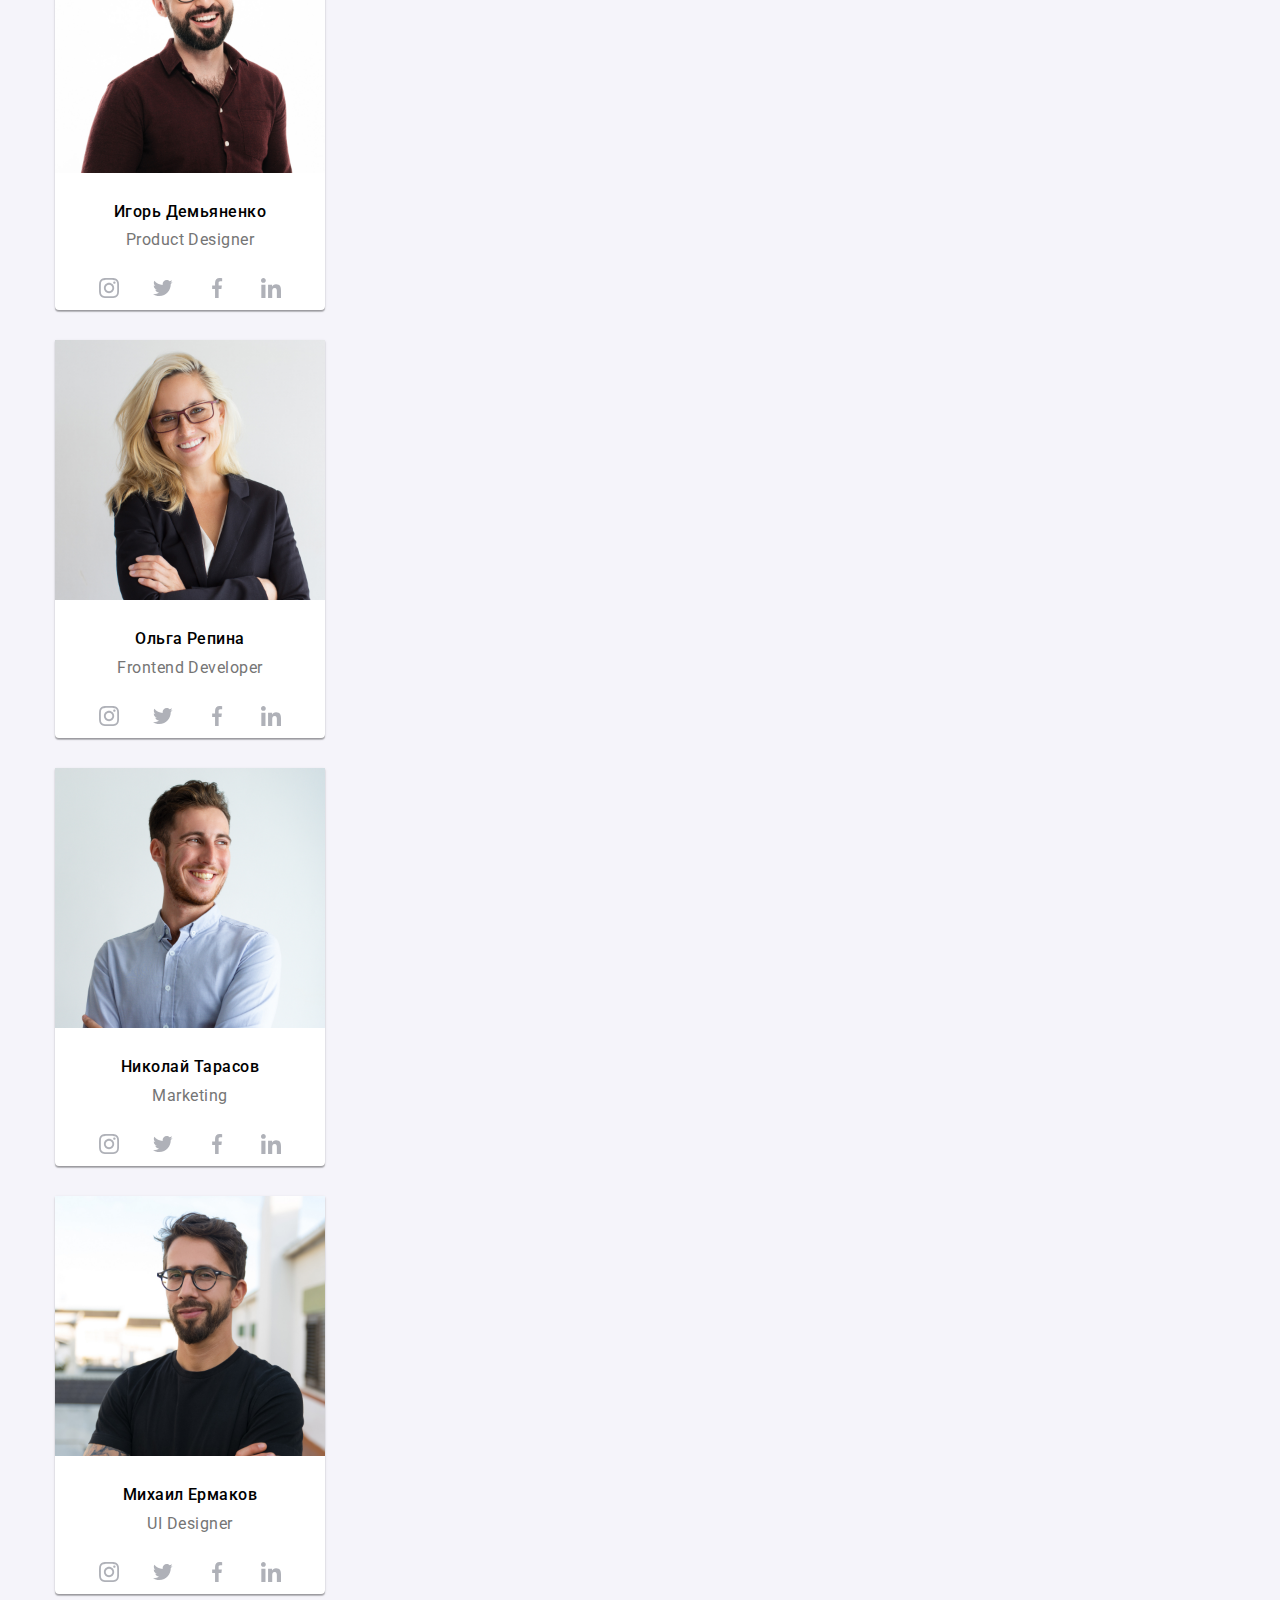
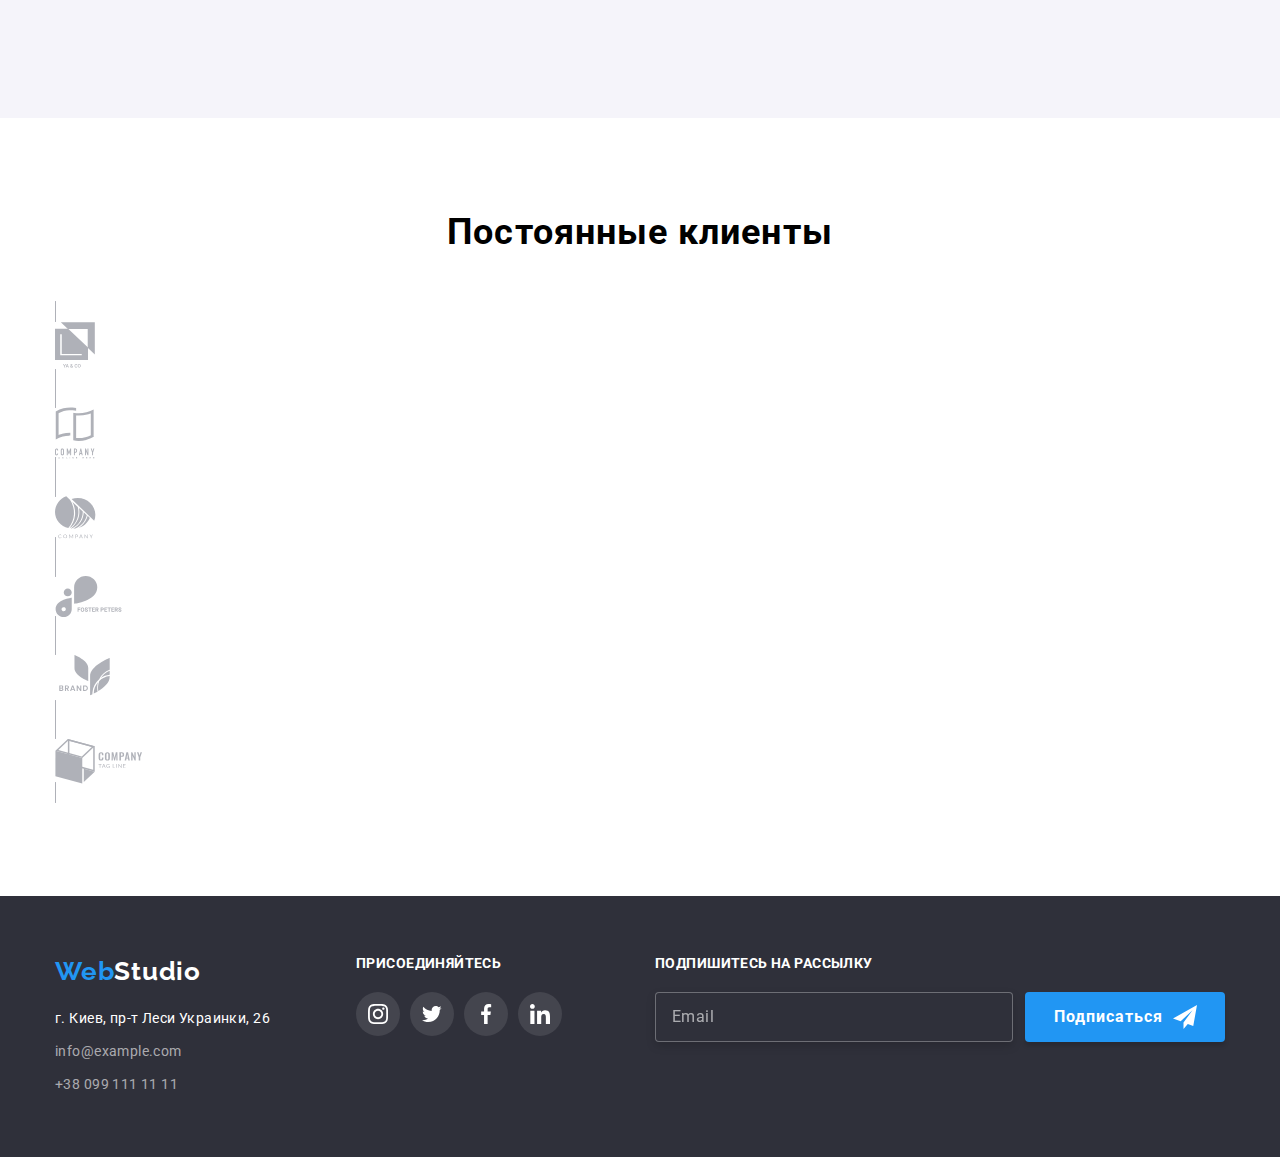
==== commit 1fd661fa: "Зробив header для кожного девайсу" ====
--- a/index.html
+++ b/index.html
@@ -22,6 +22,7 @@
               <li  class="site-nav-item"> <a href="#" class="site-nav-link">Контакты</a></li>
             </ul>
        </nav>
+
        <ul class="auth-nav list reset">
            <li class="auth-nav-item"><a href="mailto:info@example.com" class="auth-nav-link">
              <svg class="header-icon">
@@ -32,6 +33,13 @@
                     <use href="./images/svg/symbol-defs.svg#icon-smartphone"></use>
                 </svg>+38 099 111 11 11</a></li>
        </ul>
+    
+       <button class="header-buttom " data-menu-button aria-expanded="false">
+           <svg class="header_menu-icons" aria-label="Переключатель мобильного меню">
+               <use class="icon-menu" href="./images/svg/symbol-defs.svg#icon-menu"></use>
+               <use class="icon-cross" href="./images/svg/symbol-defs.svg#icon-menu-close"></use>
+           </svg>
+       </button>
     </div>
     </header>
   
@@ -447,4 +455,5 @@
     
  <script src = " ./js/modal.js ">
 </script>
+<script src="./js/menu.js"></script>
 </html>
--- a/css/main.min.css
+++ b/css/main.min.css
@@ -1,2 +1,2 @@
-body{font-style:normal;font-family:Roboto, sans-serif}h1,h2,h3,h4,h5,h6,p{margin-bottom:0;margin-top:0}.reset{margin-top:0;margin-bottom:0;padding:0}.container{width:1200px;padding-right:15px;padding-left:15px;margin-left:auto;margin-right:auto}.visually-hidden{position:absolute;clip:rect(0 0 0 0);width:1px;height:1px;margin:-1px}.list{list-style:none}.header-line{border-bottom:1px solid #ececec}.accent{color:#2196f3}.logo{margin-right:93px;color:#000;text-decoration:none;font-family:Raleway;font-size:26px;line-height:1.2;letter-spacing:0.03em}.main-nav{display:-webkit-box;display:-ms-flexbox;display:flex;-webkit-box-align:center;-ms-flex-align:center;align-items:center}.site-nav{display:-webkit-box;display:-ms-flexbox;display:flex;margin-top:0px;margin-bottom:0px}.site-nav-item:not(:last-child){margin-right:50px}.site-nav-link,.auth-nav-link{font-weight:500;font-size:14px;line-height:1.14;letter-spacing:0.02em}.site-nav-link{position:relative;display:block;padding-top:32px;padding-bottom:32px;color:#212121;text-decoration:none;-webkit-transition:color 250ms cubic-bezier(0.4, 0, 0.2, 1);transition:color 250ms cubic-bezier(0.4, 0, 0.2, 1)}.site-nav-link:hover:after{opacity:1}.site-nav-link:hover{color:#2196f3}.site-nav-link:focus{color:#2196f3}.site-nav-link::after{content:'';position:absolute;bottom:0;left:0;width:100%;height:4px;border-radius:2px;background-color:#2196f3;opacity:0;-webkit-transition:opacity 250ms cubic-bezier(0.4, 0, 0.2, 1);transition:opacity 250ms cubic-bezier(0.4, 0, 0.2, 1)}.site-nav .current-link{color:#2196f3}.site-nav .current-link::after{opacity:1}.auth-nav{display:-webkit-box;display:-ms-flexbox;display:flex;margin-top:0px;margin-bottom:0px;margin-left:auto}.auth-nav-item:not(:last-child){margin-right:50px}.auth-nav-link{display:-webkit-box;display:-ms-flexbox;display:flex;-webkit-box-pack:center;-ms-flex-pack:center;justify-content:center;-webkit-box-align:center;-ms-flex-align:center;align-items:center;padding-top:32px;padding-bottom:32px;color:#757575;text-decoration:none;-webkit-transition:color 250ms cubic-bezier(0.4, 0, 0.2, 1);transition:color 250ms cubic-bezier(0.4, 0, 0.2, 1)}.auth-nav-link:hover{color:#2196f3}.auth-nav-link:focus{color:#2196f3}.header-icon{width:16px;height:12px;fill:currentColor;margin-right:10px;-webkit-transition:fill 250ms cubic-bezier(0.4, 0, 0.2, 1);transition:fill 250ms cubic-bezier(0.4, 0, 0.2, 1)}.header-icon:hover{fill:#2196f3}.header-icon:focus{fill:#2196f3}.hero{background:#c4c4c4;text-align:center;margin-top:0;margin-bottom:0}.hero-title{color:#fff;font-weight:900;font-size:44px;line-height:1.36;letter-spacing:0.06em;text-transform:uppercase}.hero-buttom{border-radius:4px;min-width:200;padding:10px 32px;margin-top:30px;cursor:pointer;border:none;color:#fff;background-color:#2196f3;font-weight:700;font-size:16px;line-height:1.87;-webkit-box-align:center;-ms-flex-align:center;align-items:center;letter-spacing:0.06em}.hero-overlay{max-width:1600px;height:600px;margin:0 auto;padding-top:200px;background-size:cover;background-repeat:no-repeat;background-position:center;background-image:-webkit-gradient(linear, left top, right top, from(rgba(47,48,58,0.4)), to(rgba(47,48,58,0.4))),url(../images/hero.jpg.jpg);background-image:linear-gradient(to right, rgba(47,48,58,0.4), rgba(47,48,58,0.4)),url(../images/hero.jpg.jpg)}.heading-container{width:696px;margin:0 auto}.benefits-section{padding-top:94px;padding-bottom:94px}.list-title{font-size:14px;line-height:1.14;letter-spacing:0.03em;text-transform:uppercase}.list-description{display:-webkit-box;display:-ms-flexbox;display:flex}.list-description-item{width:270px;margin-right:30px}.list-description-item :last-child{margin-right:0}.list-description-item .list-title{padding-bottom:10px}.wrapper{width:auto;height:120px;border-radius:4px;margin-bottom:30px;background-color:#f5f4fa;padding:25px 100px}.wrapper-icon{width:70px;height:70px}.description{font-weight:400;font-size:14px;line-height:1.71;letter-spacing:0.03em}.photo-list{display:-webkit-box;display:-ms-flexbox;display:flex}.photo-list-item{width:370px;margin-right:30px}.photo-list-item:last-child{margin-right:0}.work-section{padding-bottom:94px}.img-wrap{position:relative}.explanation{position:absolute;bottom:0px;-webkit-transform:translateY(0px);transform:translateY(0px);width:370px;background-color:rgba(47,48,58,0.8);text-align:center;height:70px;padding:27px 0px;font-weight:700;font-size:14px;line-height:1.14;letter-spacing:0.03em;text-transform:uppercase;color:#ffffff}.section-text{color:#757575}.section-title{font-weight:700;font-size:36px;line-height:1.16;text-align:center;letter-spacing:0.03em;margin-bottom:50px}.team-section{background:#f5f4fa;padding-top:94px;padding-bottom:94px}.list-name{font-weight:500;font-size:16px;line-height:1.18;text-align:center;letter-spacing:0.03em}.profession{font-weight:400;font-size:16px;line-height:1.18;text-align:center;letter-spacing:0.03em}.team-list{display:-webkit-box;display:-ms-flexbox;display:flex}.team-list-item{margin-right:30px;width:270px;background:#ffffff;-webkit-box-shadow:0px 1px 3px rgba(0,0,0,0.12),0px 1px 1px rgba(0,0,0,0.14),0px 2px 1px rgba(0,0,0,0.2);box-shadow:0px 1px 3px rgba(0,0,0,0.12),0px 1px 1px rgba(0,0,0,0.14),0px 2px 1px rgba(0,0,0,0.2);border-radius:0px 0px 4px 4px}.team-list-item:last-child{margin-right:0}.team-list-item .list-name{padding-bottom:10px;padding-top:30px}.team-list-item .profession{margin-bottom:16px}.social-list{display:-webkit-box;display:-ms-flexbox;display:flex;-webkit-box-pack:center;-ms-flex-pack:center;justify-content:center;list-style:none;margin-bottom:30px}.social-link{display:-webkit-inline-box;display:-ms-inline-flexbox;display:inline-flex;-webkit-box-align:center;-ms-flex-align:center;align-items:center;-webkit-box-pack:center;-ms-flex-pack:center;justify-content:center;background-color:#fff;border-radius:50%;color:#afb1b8;width:44px;height:44px;-webkit-transition:color 250ms cubic-bezier(0.4, 0, 0.2, 1),background-color 250ms cubic-bezier(0.4, 0, 0.2, 1);transition:color 250ms cubic-bezier(0.4, 0, 0.2, 1),background-color 250ms cubic-bezier(0.4, 0, 0.2, 1)}.social-link:hover,.social-link:focus{background-color:#2196f3;color:#fff}.social-item:not(:last-child){margin-right:10px}.social-icon{width:20px;height:20px;fill:currentColor}.clients-section{padding-top:94px;padding-bottom:94px}.clients-list{display:-webkit-box;display:-ms-flexbox;display:flex;-webkit-box-pack:justify;-ms-flex-pack:justify;justify-content:space-between}.clients-link{display:-webkit-box;display:-ms-flexbox;display:flex;-webkit-box-pack:center;-ms-flex-pack:center;justify-content:center;-webkit-box-align:center;-ms-flex-align:center;align-items:center;border:1px solid #afb1b8;border-radius:4px;width:170px;height:90px;color:#afb1b8;-webkit-transition:color 250ms cubic-bezier(0.4, 0, 0.2, 1),border 250ms cubic-bezier(0.4, 0, 0.2, 1),border-radius 250ms cubic-bezier(0.4, 0, 0.2, 1);transition:color 250ms cubic-bezier(0.4, 0, 0.2, 1),border 250ms cubic-bezier(0.4, 0, 0.2, 1),border-radius 250ms cubic-bezier(0.4, 0, 0.2, 1)}.clients-link:hover,.clients-link:focus{color:#2196f3;border:1px solid #2196f3;border-radius:4px}.clients-icon{display:-webkit-box;display:-ms-flexbox;display:flex;fill:currentColor}.backdrop{position:fixed;top:0;left:0;width:100%;height:100%;background-color:rgba(0,0,0,0.2);opacity:1;-webkit-transition:opacity 250ms cubic-bezier(0.4, 0, 0.2, 1);transition:opacity 250ms cubic-bezier(0.4, 0, 0.2, 1)}.backdrop.is-hidden{opacity:0;pointer-events:none;visibility:hidden}.backdrop.is-hidden .modal{-webkit-transform:translate(-50%, -50%) scale(1.1);transform:translate(-50%, -50%) scale(1.1)}.modal{position:absolute;top:50%;left:50%;height:581px;width:528px;padding:15px;background-color:#fff;-webkit-transform:translate(-50%, -50%) scale(1);transform:translate(-50%, -50%) scale(1);-webkit-transition:-webkit-transform 250ms cubic-bezier(0.4, 0, 0.2, 1);transition:-webkit-transform 250ms cubic-bezier(0.4, 0, 0.2, 1);transition:transform 250ms cubic-bezier(0.4, 0, 0.2, 1);transition:transform 250ms cubic-bezier(0.4, 0, 0.2, 1), -webkit-transform 250ms cubic-bezier(0.4, 0, 0.2, 1)}.modal-buttom{position:absolute;top:8px;right:8px;width:30px;height:30px;display:-webkit-box;display:-ms-flexbox;display:flex;-webkit-box-pack:center;-ms-flex-pack:center;justify-content:center;-webkit-box-align:center;-ms-flex-align:center;align-items:center;border:1px solid rgba(0,0,0,0.1);border-radius:50%;background-color:#ffffff;cursor:pointer}.modal-icon{width:18px;height:18px;fill:#000000;-webkit-transition:fill 250ms cubic-bezier(0.4, 0, 0.2, 1);transition:fill 250ms cubic-bezier(0.4, 0, 0.2, 1)}.modal-buttom:hover .modal-icon,.modal-buttom:focus .modal-icon{fill:#2196f3}.modal-header{margin-top:40px;margin-bottom:12px;font-weight:700;font-size:20px;line-height:1.15;text-align:center;letter-spacing:0.03em}.field{margin:auto;margin-bottom:10px;width:448px}.field .icon{position:absolute;top:50%;left:12px;-webkit-transform:translateY(-50%);transform:translateY(-50%);height:18px;width:18px;fill:#212121;-webkit-transition:fill 250ms cubic-bezier(0.4, 0, 0.2, 1);transition:fill 250ms cubic-bezier(0.4, 0, 0.2, 1)}.input{width:100%;height:40px;border:1px solid rgba(33,33,33,0.2);border-radius:4px;-webkit-transition:border 250ms cubic-bezier(0.4, 0, 0.2, 1);transition:border 250ms cubic-bezier(0.4, 0, 0.2, 1)}.input:focus{outline:none;border:1px solid #2196f3}.username .input,.username .input,.username .email .input{padding-left:42px}.label{display:inline-block;margin-bottom:4px;font-weight:400;font-size:12px;line-height:1.16;letter-spacing:0.01em;color:#757575}.label-checkbox{font-weight:400;font-size:14px;line-height:1.71;letter-spacing:0.03em;color:#757575}.form-buttom{display:-webkit-box;display:-ms-flexbox;display:flex;padding:10px 55px;margin:auto;background-color:#2196f3;color:#fff;font-weight:700;font-size:16px;line-height:1.87;letter-spacing:0.06em;border:none;-webkit-box-shadow:0px 4px 4px rgba(0,0,0,0.15);box-shadow:0px 4px 4px rgba(0,0,0,0.15);border-radius:4px;cursor:pointer;-webkit-transition:background-color 250ms cubic-bezier(0.4, 0, 0.2, 1);transition:background-color 250ms cubic-bezier(0.4, 0, 0.2, 1)}.form-buttom:hover,.form-buttom:focus{background-color:#188ce8}.checkbox{margin-bottom:32px}.comment-container{margin-bottom:18px}.input-comment{resize:none;height:120px;width:100%;padding:12px 16px}.input-comment::-webkit-input-placeholder{font-weight:normal;font-size:14px;line-height:1.14;letter-spacing:0.01em;color:rgba(117,117,117,0.5)}.input-comment:-ms-input-placeholder{font-weight:normal;font-size:14px;line-height:1.14;letter-spacing:0.01em;color:rgba(117,117,117,0.5)}.input-comment::-ms-input-placeholder{font-weight:normal;font-size:14px;line-height:1.14;letter-spacing:0.01em;color:rgba(117,117,117,0.5)}.input-comment::placeholder{font-weight:normal;font-size:14px;line-height:1.14;letter-spacing:0.01em;color:rgba(117,117,117,0.5)}.checkbox-link{color:#2196f3}.icon-container{position:relative}.input:focus+.icon{fill:#2196f3}.checkbox-label{display:-webkit-box;display:-ms-flexbox;display:flex;-webkit-box-align:center;-ms-flex-align:center;align-items:center}.checkbox-icon{display:inline-block;width:16px;height:15px;border:2px solid #212121;border-radius:2px;margin-right:8px;margin-left:12px;-webkit-transition:background-color 250ms cubic-bezier(0.4, 0, 0.2, 1);transition:background-color 250ms cubic-bezier(0.4, 0, 0.2, 1)}.old-checkbox:checked+.checkbox-icon{background-color:#2196f3;background-image:url(../images/svg/check.svg);background-size:contain;background-origin:border-box;border:2px solid #2196f3}img{display:block;height:auto;max-width:100%}.main-content{padding-top:94px;padding-bottom:94px}.buttom-nav{display:-webkit-box;display:-ms-flexbox;display:flex;-webkit-box-pack:center;-ms-flex-pack:center;justify-content:center;margin-bottom:50px}.buttom-nav-item:not(:last-child){margin-right:8px}.list-buttom{border-radius:4px;cursor:pointer;padding:6px 22px;border:none;color:#000;background:#f5f4fa;font-weight:500;font-size:16px;line-height:1.62;text-align:center;letter-spacing:0.03em;-webkit-transition:background-color 250ms cubic-bezier(0.4, 0, 0.2, 1),color 250ms cubic-bezier(0.4, 0, 0.2, 1),-webkit-box-shadow 250ms cubic-bezier(0.4, 0, 0.2, 1);transition:background-color 250ms cubic-bezier(0.4, 0, 0.2, 1),color 250ms cubic-bezier(0.4, 0, 0.2, 1),-webkit-box-shadow 250ms cubic-bezier(0.4, 0, 0.2, 1);transition:background-color 250ms cubic-bezier(0.4, 0, 0.2, 1),color 250ms cubic-bezier(0.4, 0, 0.2, 1),box-shadow 250ms cubic-bezier(0.4, 0, 0.2, 1);transition:background-color 250ms cubic-bezier(0.4, 0, 0.2, 1),color 250ms cubic-bezier(0.4, 0, 0.2, 1),box-shadow 250ms cubic-bezier(0.4, 0, 0.2, 1),-webkit-box-shadow 250ms cubic-bezier(0.4, 0, 0.2, 1)}.list-buttom:hover,.list-buttom:focus{background-color:#2196f3;color:#fff;-webkit-box-shadow:0px 3px 1px rgba(0,0,0,0.1),0px 1px 2px rgba(0,0,0,0.08),0px 2px 2px rgba(0,0,0,0.12);box-shadow:0px 3px 1px rgba(0,0,0,0.1),0px 1px 2px rgba(0,0,0,0.08),0px 2px 2px rgba(0,0,0,0.12)}.example-list{display:-webkit-box;display:-ms-flexbox;display:flex;-ms-flex-wrap:wrap;flex-wrap:wrap}.example-item{background:#ffffff;width:370px;margin-right:30px;margin-bottom:30px;cursor:pointer}.example-item:nth-child(3n){margin-right:0}.example-item:nth-last-child(-n+3){margin-bottom:0}.example-link{display:block;text-decoration:none;-webkit-transition:-webkit-box-shadow 250ms cubic-bezier(0.4, 0, 0.2, 1);transition:-webkit-box-shadow 250ms cubic-bezier(0.4, 0, 0.2, 1);transition:box-shadow 250ms cubic-bezier(0.4, 0, 0.2, 1);transition:box-shadow 250ms cubic-bezier(0.4, 0, 0.2, 1), -webkit-box-shadow 250ms cubic-bezier(0.4, 0, 0.2, 1)}.example-link:hover,.example-link:focus{-webkit-box-shadow:0px 1px 1px rgba(0,0,0,0.12),0px 4px 4px rgba(0,0,0,0.06),1px 4px 6px rgba(0,0,0,0.16);box-shadow:0px 1px 1px rgba(0,0,0,0.12),0px 4px 4px rgba(0,0,0,0.06),1px 4px 6px rgba(0,0,0,0.16)}.example-wrap{position:relative;width:370px;height:294px;overflow:hidden}.overlay-text{position:absolute;width:100%;height:100%;bottom:0px;left:0;-webkit-transform:translateY(100%);transform:translateY(100%);font-weight:normal;font-size:18px;line-height:1.56;letter-spacing:0.03em;color:#ffffff;padding:63px 24px;background-color:rgba(33,150,243,0.9);-webkit-transition:-webkit-transform 250ms cubic-bezier(0.4, 0, 0.2, 1);transition:-webkit-transform 250ms cubic-bezier(0.4, 0, 0.2, 1);transition:transform 250ms cubic-bezier(0.4, 0, 0.2, 1);transition:transform 250ms cubic-bezier(0.4, 0, 0.2, 1), -webkit-transform 250ms cubic-bezier(0.4, 0, 0.2, 1)}.example-link:hover .overlay-text,.example-link:focus .overlay-text{-webkit-transform:translateY(0%);transform:translateY(0%)}.card-content{padding:20px 24px;border-width:1px;border-right-style:solid;border-right-color:#eeeeee;border-left-style:solid;border-left-color:#eeeeee;border-bottom-style:solid;border-bottom-color:#eeeeee}.example-title{color:#212121;font-weight:700;font-size:18px;line-height:2;letter-spacing:0.06em}.list-kind{color:#757575;font-weight:400;font-size:16px;line-height:1.87;letter-spacing:0.03em}.footer{background-color:#2f303a;padding-top:60px;padding-bottom:60px}.footer-logo{color:#fff;text-decoration:none;font-family:Raleway;font-weight:700;font-size:26px;line-height:1.19;letter-spacing:0.03em}.address{padding-top:20px;padding-bottom:9px;color:#fff;font-weight:400;font-size:14px;line-height:1.71;letter-spacing:0.03em;font-style:normal}.link-mail{margin-bottom:9px}.contacts-link{color:rgba(255,255,255,0.6);text-decoration:none;font-weight:400;font-size:14px;line-height:1.71;letter-spacing:0.03em;-webkit-transition:color 250ms cubic-bezier(0.4, 0, 0.2, 1);transition:color 250ms cubic-bezier(0.4, 0, 0.2, 1)}.contacts-link:hover,.contacts-link:focus{color:#2196f3}.footer-wrap{display:-webkit-box;display:-ms-flexbox;display:flex}.footer-contacts{margin-right:70px;width:231px}.footer-social-name{display:block;margin-bottom:20px;font-weight:700;font-size:14px;line-height:1.14;letter-spacing:0.03em;text-transform:uppercase;color:#ffffff}.social-footer{display:-webkit-box;display:-ms-flexbox;display:flex;-webkit-box-pack:center;-ms-flex-pack:center;justify-content:center;list-style:none}.footer-social-link{display:-webkit-inline-box;display:-ms-inline-flexbox;display:inline-flex;-webkit-box-align:center;-ms-flex-align:center;align-items:center;-webkit-box-pack:center;-ms-flex-pack:center;justify-content:center;background-color:rgba(255,255,255,0.1);border-radius:50%;width:44px;height:44px;-webkit-transition:background-color 250ms cubic-bezier(0.4, 0, 0.2, 1),fill 250ms cubic-bezier(0.4, 0, 0.2, 1);transition:background-color 250ms cubic-bezier(0.4, 0, 0.2, 1),fill 250ms cubic-bezier(0.4, 0, 0.2, 1)}.footer-social-link:hover,.footer-social-link:focus{background-color:#2196f3;fill:#fff}.footer-social-item:not(:last-child){margin-right:10px}.footer-social-icon{width:20px;height:20px;fill:#fff}.footer-form{margin-left:93px;width:570px}.footer-form .footer-buttom{position:relative;padding-top:10px;padding-bottom:10px;padding-left:29px;padding-right:62px;margin-left:12px;background-color:#2196f3;border:none;cursor:pointer;-webkit-box-shadow:0px 4px 4px rgba(0,0,0,0.15);box-shadow:0px 4px 4px rgba(0,0,0,0.15);border-radius:4px;font-weight:700;font-size:16px;line-height:1.87;display:-webkit-box;display:-ms-flexbox;display:flex;-webkit-box-align:center;-ms-flex-align:center;align-items:center;text-align:center;letter-spacing:0.06em;color:#ffffff}.form-logo{margin-bottom:20px;font-weight:700;font-size:14px;line-height:1.14;letter-spacing:0.03em;text-transform:uppercase;color:#ffffff}.footer-buttom .icon{position:absolute;width:24px;height:24px;right:28px}.flex-input{display:-webkit-box;display:-ms-flexbox;display:flex}.footer-input{width:358px;padding-left:16px;background-color:#2f303a;border:1px solid rgba(255,255,255,0.3);-webkit-filter:drop-shadow(0px 4px 4px rgba(0,0,0,0.15));filter:drop-shadow(0px 4px 4px rgba(0,0,0,0.15));border-radius:4px;color:#fff}.footer-input::-webkit-input-placeholder{font-weight:400;font-size:16px;line-height:1.25;display:-webkit-box;display:flex;-webkit-box-align:center;align-items:center;letter-spacing:0.03em;color:rgba(255,255,255,0.6)}.footer-input:-ms-input-placeholder{font-weight:400;font-size:16px;line-height:1.25;display:-ms-flexbox;display:flex;-ms-flex-align:center;align-items:center;letter-spacing:0.03em;color:rgba(255,255,255,0.6)}.footer-input::-ms-input-placeholder{font-weight:400;font-size:16px;line-height:1.25;display:-ms-flexbox;display:flex;-ms-flex-align:center;align-items:center;letter-spacing:0.03em;color:rgba(255,255,255,0.6)}.footer-input::placeholder{font-weight:400;font-size:16px;line-height:1.25;display:-webkit-box;display:-ms-flexbox;display:flex;-webkit-box-align:center;-ms-flex-align:center;align-items:center;letter-spacing:0.03em;color:rgba(255,255,255,0.6)}
+body{font-style:normal;font-family:Roboto, sans-serif}h1,h2,h3,h4,h5,h6,p{margin-bottom:0;margin-top:0}.reset{margin-top:0;margin-bottom:0;padding:0}.container{width:450px;padding-right:15px;padding-left:15px;margin-left:auto;margin-right:auto}@media screen and (min-width: 768px){.container{width:768px}}@media screen and (min-width: 1200px){.container{width:1200px}}.visually-hidden{position:absolute;clip:rect(0 0 0 0);width:1px;height:1px;margin:-1px}.list{list-style:none}.header-line{border-bottom:1px solid #ececec}.accent{color:#2196f3}.logo{margin:16px 0;color:#000;text-decoration:none;font-family:Raleway;font-size:24px;line-height:1.17;letter-spacing:0.03em}@media screen and (min-width: 768px){.logo{margin-right:88px}}@media screen and (min-width: 1200px){.logo{margin-right:93px;font-size:26px;line-height:1.2}}.main-nav{display:-webkit-box;display:-ms-flexbox;display:flex;-webkit-box-align:center;-ms-flex-align:center;align-items:center}.site-nav{display:none}@media screen and (min-width: 768px){.site-nav{display:-webkit-box;display:-ms-flexbox;display:flex}}@media screen and (min-width: 1200px){.site-nav{display:-webkit-box;display:-ms-flexbox;display:flex}}.site-nav{margin-top:0px;margin-bottom:0px}@media screen and (min-width: 768px){.site-nav-item:not(:last-child){margin-right:50px}}.site-nav-link,.auth-nav-link{font-weight:500;font-size:14px;line-height:1.14;letter-spacing:0.02em}.site-nav-link{position:relative;display:block;padding-top:32px;padding-bottom:32px;color:#212121;text-decoration:none;-webkit-transition:color 250ms cubic-bezier(0.4, 0, 0.2, 1);transition:color 250ms cubic-bezier(0.4, 0, 0.2, 1)}.site-nav-link:hover:after{opacity:1}.site-nav-link:hover{color:#2196f3}.site-nav-link:focus{color:#2196f3}.site-nav-link::after{content:'';position:absolute;bottom:0;left:0;width:100%;height:4px;border-radius:2px;background-color:#2196f3;opacity:0;-webkit-transition:opacity 250ms cubic-bezier(0.4, 0, 0.2, 1);transition:opacity 250ms cubic-bezier(0.4, 0, 0.2, 1)}.site-nav .current-link{color:#2196f3}.site-nav .current-link::after{opacity:1}.auth-nav{display:none}@media screen and (min-width: 768px){.auth-nav{display:block;margin-left:auto;margin-top:0px;margin-bottom:0px}}@media screen and (min-width: 1200px){.auth-nav{display:-webkit-box;display:-ms-flexbox;display:flex;margin-left:auto;margin-top:0px;margin-bottom:0px}}@media screen and (min-width: 768px){.auth-nav-item:not(:last-child){margin-bottom:10px}}@media screen and (min-width: 1200px){.auth-nav-item:not(:last-child){margin-right:50px;margin-bottom:0}}.auth-nav-link{display:-webkit-box;display:-ms-flexbox;display:flex;-webkit-box-pack:center;-ms-flex-pack:center;justify-content:center;-webkit-box-align:center;-ms-flex-align:center;align-items:center;color:#757575;text-decoration:none;-webkit-transition:color 250ms cubic-bezier(0.4, 0, 0.2, 1);transition:color 250ms cubic-bezier(0.4, 0, 0.2, 1)}@media screen and (min-width: 768px){.auth-nav-link{padding:0}}@media screen and (min-width: 1200px){.auth-nav-link{padding-top:32px;padding-bottom:32px}}.auth-nav-link:hover{color:#2196f3}.auth-nav-link:focus{color:#2196f3}.header-icon{width:16px;height:12px;fill:currentColor;margin-right:10px;-webkit-transition:fill 250ms cubic-bezier(0.4, 0, 0.2, 1);transition:fill 250ms cubic-bezier(0.4, 0, 0.2, 1)}.header-icon:hover{fill:#2196f3}.header-icon:focus{fill:#2196f3}.header-buttom{margin:0;padding:0;background-color:transparent;border:none;cursor:pointer;color:#000;margin-left:auto}@media screen and (min-width: 768px){.header-buttom{display:none}}.header_menu-icons{fill:currentColor;width:24px;height:16px}.header-buttom .icon-cross{display:none}.header-buttom.is-open .icon-cross{display:block}.header-buttom.is-open .icon-menu{display:none}.hero{background:#c4c4c4;text-align:center;margin-top:0;margin-bottom:0}.hero-title{color:#fff;font-weight:900;font-size:44px;line-height:1.36;letter-spacing:0.06em;text-transform:uppercase}.hero-buttom{border-radius:4px;min-width:200;padding:10px 32px;margin-top:30px;cursor:pointer;border:none;color:#fff;background-color:#2196f3;font-weight:700;font-size:16px;line-height:1.87;-webkit-box-align:center;-ms-flex-align:center;align-items:center;letter-spacing:0.06em}.hero-overlay{max-width:1600px;height:600px;margin:0 auto;padding-top:200px;background-size:cover;background-repeat:no-repeat;background-position:center;background-image:-webkit-gradient(linear, left top, right top, from(rgba(47,48,58,0.4)), to(rgba(47,48,58,0.4))),url(../images/hero.jpg.jpg);background-image:linear-gradient(to right, rgba(47,48,58,0.4), rgba(47,48,58,0.4)),url(../images/hero.jpg.jpg)}.heading-container{width:696px;margin:0 auto}.benefits-section{padding-top:94px;padding-bottom:94px}.list-title{font-size:14px;line-height:1.14;letter-spacing:0.03em;text-transform:uppercase}.list-description-item{width:270px;margin-right:30px}.list-description-item :last-child{margin-right:0}.list-description-item .list-title{padding-bottom:10px}.wrapper{width:auto;height:120px;border-radius:4px;margin-bottom:30px;background-color:#f5f4fa;padding:25px 100px}.wrapper-icon{width:70px;height:70px}.description{font-weight:400;font-size:14px;line-height:1.71;letter-spacing:0.03em}.photo-list-item{width:370px;margin-right:30px}.photo-list-item:last-child{margin-right:0}.work-section{padding-bottom:94px}.img-wrap{position:relative}.explanation{position:absolute;bottom:0px;-webkit-transform:translateY(0px);transform:translateY(0px);width:370px;background-color:rgba(47,48,58,0.8);text-align:center;height:70px;padding:27px 0px;font-weight:700;font-size:14px;line-height:1.14;letter-spacing:0.03em;text-transform:uppercase;color:#ffffff}.section-text{color:#757575}.section-title{font-weight:700;font-size:36px;line-height:1.16;text-align:center;letter-spacing:0.03em;margin-bottom:50px}.team-section{background:#f5f4fa;padding-top:94px;padding-bottom:94px}.list-name{font-weight:500;font-size:16px;line-height:1.18;text-align:center;letter-spacing:0.03em}.profession{font-weight:400;font-size:16px;line-height:1.18;text-align:center;letter-spacing:0.03em}.team-list-item{margin-right:30px;width:270px;background:#ffffff;-webkit-box-shadow:0px 1px 3px rgba(0,0,0,0.12),0px 1px 1px rgba(0,0,0,0.14),0px 2px 1px rgba(0,0,0,0.2);box-shadow:0px 1px 3px rgba(0,0,0,0.12),0px 1px 1px rgba(0,0,0,0.14),0px 2px 1px rgba(0,0,0,0.2);border-radius:0px 0px 4px 4px}.team-list-item:last-child{margin-right:0}.team-list-item .list-name{padding-bottom:10px;padding-top:30px}.team-list-item .profession{margin-bottom:16px}.social-list{display:-webkit-box;display:-ms-flexbox;display:flex;-webkit-box-pack:center;-ms-flex-pack:center;justify-content:center;list-style:none;margin-bottom:30px}.social-link{display:-webkit-inline-box;display:-ms-inline-flexbox;display:inline-flex;-webkit-box-align:center;-ms-flex-align:center;align-items:center;-webkit-box-pack:center;-ms-flex-pack:center;justify-content:center;background-color:#fff;border-radius:50%;color:#afb1b8;width:44px;height:44px;-webkit-transition:color 250ms cubic-bezier(0.4, 0, 0.2, 1),background-color 250ms cubic-bezier(0.4, 0, 0.2, 1);transition:color 250ms cubic-bezier(0.4, 0, 0.2, 1),background-color 250ms cubic-bezier(0.4, 0, 0.2, 1)}.social-link:hover,.social-link:focus{background-color:#2196f3;color:#fff}.social-item:not(:last-child){margin-right:10px}.social-icon{width:20px;height:20px;fill:currentColor}.clients-section{padding-top:94px;padding-bottom:94px}.clients-link{-webkit-box-align:center;-ms-flex-align:center;align-items:center;border:1px solid #afb1b8;border-radius:4px;width:170px;height:90px;color:#afb1b8;-webkit-transition:color 250ms cubic-bezier(0.4, 0, 0.2, 1),border 250ms cubic-bezier(0.4, 0, 0.2, 1),border-radius 250ms cubic-bezier(0.4, 0, 0.2, 1);transition:color 250ms cubic-bezier(0.4, 0, 0.2, 1),border 250ms cubic-bezier(0.4, 0, 0.2, 1),border-radius 250ms cubic-bezier(0.4, 0, 0.2, 1)}.clients-link:hover,.clients-link:focus{color:#2196f3;border:1px solid #2196f3;border-radius:4px}.clients-icon{display:-webkit-box;display:-ms-flexbox;display:flex;fill:currentColor}.backdrop{position:fixed;top:0;left:0;width:100%;height:100%;background-color:rgba(0,0,0,0.2);opacity:1;-webkit-transition:opacity 250ms cubic-bezier(0.4, 0, 0.2, 1);transition:opacity 250ms cubic-bezier(0.4, 0, 0.2, 1)}.backdrop.is-hidden{opacity:0;pointer-events:none;visibility:hidden}.backdrop.is-hidden .modal{-webkit-transform:translate(-50%, -50%) scale(1.1);transform:translate(-50%, -50%) scale(1.1)}.modal{position:absolute;top:50%;left:50%;height:581px;width:528px;padding:15px;background-color:#fff;-webkit-transform:translate(-50%, -50%) scale(1);transform:translate(-50%, -50%) scale(1);-webkit-transition:-webkit-transform 250ms cubic-bezier(0.4, 0, 0.2, 1);transition:-webkit-transform 250ms cubic-bezier(0.4, 0, 0.2, 1);transition:transform 250ms cubic-bezier(0.4, 0, 0.2, 1);transition:transform 250ms cubic-bezier(0.4, 0, 0.2, 1), -webkit-transform 250ms cubic-bezier(0.4, 0, 0.2, 1)}.modal-buttom{position:absolute;top:8px;right:8px;width:30px;height:30px;display:-webkit-box;display:-ms-flexbox;display:flex;-webkit-box-pack:center;-ms-flex-pack:center;justify-content:center;-webkit-box-align:center;-ms-flex-align:center;align-items:center;border:1px solid rgba(0,0,0,0.1);border-radius:50%;background-color:#ffffff;cursor:pointer}.modal-icon{width:18px;height:18px;fill:#000000;-webkit-transition:fill 250ms cubic-bezier(0.4, 0, 0.2, 1);transition:fill 250ms cubic-bezier(0.4, 0, 0.2, 1)}.modal-buttom:hover .modal-icon,.modal-buttom:focus .modal-icon{fill:#2196f3}.modal-header{margin-top:40px;margin-bottom:12px;font-weight:700;font-size:20px;line-height:1.15;text-align:center;letter-spacing:0.03em}.field{margin:auto;margin-bottom:10px;width:448px}.field .icon{position:absolute;top:50%;left:12px;-webkit-transform:translateY(-50%);transform:translateY(-50%);height:18px;width:18px;fill:#212121;-webkit-transition:fill 250ms cubic-bezier(0.4, 0, 0.2, 1);transition:fill 250ms cubic-bezier(0.4, 0, 0.2, 1)}.input{width:100%;height:40px;border:1px solid rgba(33,33,33,0.2);border-radius:4px;-webkit-transition:border 250ms cubic-bezier(0.4, 0, 0.2, 1);transition:border 250ms cubic-bezier(0.4, 0, 0.2, 1)}.input:focus{outline:none;border:1px solid #2196f3}.username .input,.username .input,.username .email .input{padding-left:42px}.label{display:inline-block;margin-bottom:4px;font-weight:400;font-size:12px;line-height:1.16;letter-spacing:0.01em;color:#757575}.label-checkbox{font-weight:400;font-size:14px;line-height:1.71;letter-spacing:0.03em;color:#757575}.form-buttom{display:-webkit-box;display:-ms-flexbox;display:flex;padding:10px 55px;margin:auto;background-color:#2196f3;color:#fff;font-weight:700;font-size:16px;line-height:1.87;letter-spacing:0.06em;border:none;-webkit-box-shadow:0px 4px 4px rgba(0,0,0,0.15);box-shadow:0px 4px 4px rgba(0,0,0,0.15);border-radius:4px;cursor:pointer;-webkit-transition:background-color 250ms cubic-bezier(0.4, 0, 0.2, 1);transition:background-color 250ms cubic-bezier(0.4, 0, 0.2, 1)}.form-buttom:hover,.form-buttom:focus{background-color:#188ce8}.checkbox{margin-bottom:32px}.comment-container{margin-bottom:18px}.input-comment{resize:none;height:120px;width:100%;padding:12px 16px}.input-comment::-webkit-input-placeholder{font-weight:normal;font-size:14px;line-height:1.14;letter-spacing:0.01em;color:rgba(117,117,117,0.5)}.input-comment:-ms-input-placeholder{font-weight:normal;font-size:14px;line-height:1.14;letter-spacing:0.01em;color:rgba(117,117,117,0.5)}.input-comment::-ms-input-placeholder{font-weight:normal;font-size:14px;line-height:1.14;letter-spacing:0.01em;color:rgba(117,117,117,0.5)}.input-comment::placeholder{font-weight:normal;font-size:14px;line-height:1.14;letter-spacing:0.01em;color:rgba(117,117,117,0.5)}.checkbox-link{color:#2196f3}.icon-container{position:relative}.input:focus+.icon{fill:#2196f3}.checkbox-label{display:-webkit-box;display:-ms-flexbox;display:flex;-webkit-box-align:center;-ms-flex-align:center;align-items:center}.checkbox-icon{display:inline-block;width:16px;height:15px;border:2px solid #212121;border-radius:2px;margin-right:8px;margin-left:12px;-webkit-transition:background-color 250ms cubic-bezier(0.4, 0, 0.2, 1);transition:background-color 250ms cubic-bezier(0.4, 0, 0.2, 1)}.old-checkbox:checked+.checkbox-icon{background-color:#2196f3;background-image:url(../images/svg/check.svg);background-size:contain;background-origin:border-box;border:2px solid #2196f3}img{display:block;height:auto;max-width:100%}.main-content{padding-top:94px;padding-bottom:94px}.buttom-nav{display:-webkit-box;display:-ms-flexbox;display:flex;-webkit-box-pack:center;-ms-flex-pack:center;justify-content:center;margin-bottom:50px}.buttom-nav-item:not(:last-child){margin-right:8px}.list-buttom{border-radius:4px;cursor:pointer;padding:6px 22px;border:none;color:#000;background:#f5f4fa;font-weight:500;font-size:16px;line-height:1.62;text-align:center;letter-spacing:0.03em;-webkit-transition:background-color 250ms cubic-bezier(0.4, 0, 0.2, 1),color 250ms cubic-bezier(0.4, 0, 0.2, 1),-webkit-box-shadow 250ms cubic-bezier(0.4, 0, 0.2, 1);transition:background-color 250ms cubic-bezier(0.4, 0, 0.2, 1),color 250ms cubic-bezier(0.4, 0, 0.2, 1),-webkit-box-shadow 250ms cubic-bezier(0.4, 0, 0.2, 1);transition:background-color 250ms cubic-bezier(0.4, 0, 0.2, 1),color 250ms cubic-bezier(0.4, 0, 0.2, 1),box-shadow 250ms cubic-bezier(0.4, 0, 0.2, 1);transition:background-color 250ms cubic-bezier(0.4, 0, 0.2, 1),color 250ms cubic-bezier(0.4, 0, 0.2, 1),box-shadow 250ms cubic-bezier(0.4, 0, 0.2, 1),-webkit-box-shadow 250ms cubic-bezier(0.4, 0, 0.2, 1)}.list-buttom:hover,.list-buttom:focus{background-color:#2196f3;color:#fff;-webkit-box-shadow:0px 3px 1px rgba(0,0,0,0.1),0px 1px 2px rgba(0,0,0,0.08),0px 2px 2px rgba(0,0,0,0.12);box-shadow:0px 3px 1px rgba(0,0,0,0.1),0px 1px 2px rgba(0,0,0,0.08),0px 2px 2px rgba(0,0,0,0.12)}.example-list{display:-webkit-box;display:-ms-flexbox;display:flex;-ms-flex-wrap:wrap;flex-wrap:wrap}.example-item{background:#ffffff;width:370px;margin-right:30px;margin-bottom:30px;cursor:pointer}.example-item:nth-child(3n){margin-right:0}.example-item:nth-last-child(-n+3){margin-bottom:0}.example-link{display:block;text-decoration:none;-webkit-transition:-webkit-box-shadow 250ms cubic-bezier(0.4, 0, 0.2, 1);transition:-webkit-box-shadow 250ms cubic-bezier(0.4, 0, 0.2, 1);transition:box-shadow 250ms cubic-bezier(0.4, 0, 0.2, 1);transition:box-shadow 250ms cubic-bezier(0.4, 0, 0.2, 1), -webkit-box-shadow 250ms cubic-bezier(0.4, 0, 0.2, 1)}.example-link:hover,.example-link:focus{-webkit-box-shadow:0px 1px 1px rgba(0,0,0,0.12),0px 4px 4px rgba(0,0,0,0.06),1px 4px 6px rgba(0,0,0,0.16);box-shadow:0px 1px 1px rgba(0,0,0,0.12),0px 4px 4px rgba(0,0,0,0.06),1px 4px 6px rgba(0,0,0,0.16)}.example-wrap{position:relative;width:370px;height:294px;overflow:hidden}.overlay-text{position:absolute;width:100%;height:100%;bottom:0px;left:0;-webkit-transform:translateY(100%);transform:translateY(100%);font-weight:normal;font-size:18px;line-height:1.56;letter-spacing:0.03em;color:#ffffff;padding:63px 24px;background-color:rgba(33,150,243,0.9);-webkit-transition:-webkit-transform 250ms cubic-bezier(0.4, 0, 0.2, 1);transition:-webkit-transform 250ms cubic-bezier(0.4, 0, 0.2, 1);transition:transform 250ms cubic-bezier(0.4, 0, 0.2, 1);transition:transform 250ms cubic-bezier(0.4, 0, 0.2, 1), -webkit-transform 250ms cubic-bezier(0.4, 0, 0.2, 1)}.example-link:hover .overlay-text,.example-link:focus .overlay-text{-webkit-transform:translateY(0%);transform:translateY(0%)}.card-content{padding:20px 24px;border-width:1px;border-right-style:solid;border-right-color:#eeeeee;border-left-style:solid;border-left-color:#eeeeee;border-bottom-style:solid;border-bottom-color:#eeeeee}.example-title{color:#212121;font-weight:700;font-size:18px;line-height:2;letter-spacing:0.06em}.list-kind{color:#757575;font-weight:400;font-size:16px;line-height:1.87;letter-spacing:0.03em}.footer{background-color:#2f303a;padding-top:60px;padding-bottom:60px}.footer-logo{color:#fff;text-decoration:none;font-family:Raleway;font-weight:700;font-size:26px;line-height:1.19;letter-spacing:0.03em}.address{padding-top:20px;padding-bottom:9px;color:#fff;font-weight:400;font-size:14px;line-height:1.71;letter-spacing:0.03em;font-style:normal}.link-mail{margin-bottom:9px}.contacts-link{color:rgba(255,255,255,0.6);text-decoration:none;font-weight:400;font-size:14px;line-height:1.71;letter-spacing:0.03em;-webkit-transition:color 250ms cubic-bezier(0.4, 0, 0.2, 1);transition:color 250ms cubic-bezier(0.4, 0, 0.2, 1)}.contacts-link:hover,.contacts-link:focus{color:#2196f3}.footer-wrap{display:-webkit-box;display:-ms-flexbox;display:flex}.footer-contacts{margin-right:70px;width:231px}.footer-social-name{display:block;margin-bottom:20px;font-weight:700;font-size:14px;line-height:1.14;letter-spacing:0.03em;text-transform:uppercase;color:#ffffff}.social-footer{display:-webkit-box;display:-ms-flexbox;display:flex;-webkit-box-pack:center;-ms-flex-pack:center;justify-content:center;list-style:none}.footer-social-link{display:-webkit-inline-box;display:-ms-inline-flexbox;display:inline-flex;-webkit-box-align:center;-ms-flex-align:center;align-items:center;-webkit-box-pack:center;-ms-flex-pack:center;justify-content:center;background-color:rgba(255,255,255,0.1);border-radius:50%;width:44px;height:44px;-webkit-transition:background-color 250ms cubic-bezier(0.4, 0, 0.2, 1),fill 250ms cubic-bezier(0.4, 0, 0.2, 1);transition:background-color 250ms cubic-bezier(0.4, 0, 0.2, 1),fill 250ms cubic-bezier(0.4, 0, 0.2, 1)}.footer-social-link:hover,.footer-social-link:focus{background-color:#2196f3;fill:#fff}.footer-social-item:not(:last-child){margin-right:10px}.footer-social-icon{width:20px;height:20px;fill:#fff}.footer-form{margin-left:93px;width:570px}.footer-form .footer-buttom{position:relative;padding-top:10px;padding-bottom:10px;padding-left:29px;padding-right:62px;margin-left:12px;background-color:#2196f3;border:none;cursor:pointer;-webkit-box-shadow:0px 4px 4px rgba(0,0,0,0.15);box-shadow:0px 4px 4px rgba(0,0,0,0.15);border-radius:4px;font-weight:700;font-size:16px;line-height:1.87;display:-webkit-box;display:-ms-flexbox;display:flex;-webkit-box-align:center;-ms-flex-align:center;align-items:center;text-align:center;letter-spacing:0.06em;color:#ffffff}.form-logo{margin-bottom:20px;font-weight:700;font-size:14px;line-height:1.14;letter-spacing:0.03em;text-transform:uppercase;color:#ffffff}.footer-buttom .icon{position:absolute;width:24px;height:24px;right:28px}.flex-input{display:-webkit-box;display:-ms-flexbox;display:flex}.footer-input{width:358px;padding-left:16px;background-color:#2f303a;border:1px solid rgba(255,255,255,0.3);-webkit-filter:drop-shadow(0px 4px 4px rgba(0,0,0,0.15));filter:drop-shadow(0px 4px 4px rgba(0,0,0,0.15));border-radius:4px;color:#fff}.footer-input::-webkit-input-placeholder{font-weight:400;font-size:16px;line-height:1.25;display:-webkit-box;display:flex;-webkit-box-align:center;align-items:center;letter-spacing:0.03em;color:rgba(255,255,255,0.6)}.footer-input:-ms-input-placeholder{font-weight:400;font-size:16px;line-height:1.25;display:-ms-flexbox;display:flex;-ms-flex-align:center;align-items:center;letter-spacing:0.03em;color:rgba(255,255,255,0.6)}.footer-input::-ms-input-placeholder{font-weight:400;font-size:16px;line-height:1.25;display:-ms-flexbox;display:flex;-ms-flex-align:center;align-items:center;letter-spacing:0.03em;color:rgba(255,255,255,0.6)}.footer-input::placeholder{font-weight:400;font-size:16px;line-height:1.25;display:-webkit-box;display:-ms-flexbox;display:flex;-webkit-box-align:center;-ms-flex-align:center;align-items:center;letter-spacing:0.03em;color:rgba(255,255,255,0.6)}
 /*# sourceMappingURL=main.min.css.map */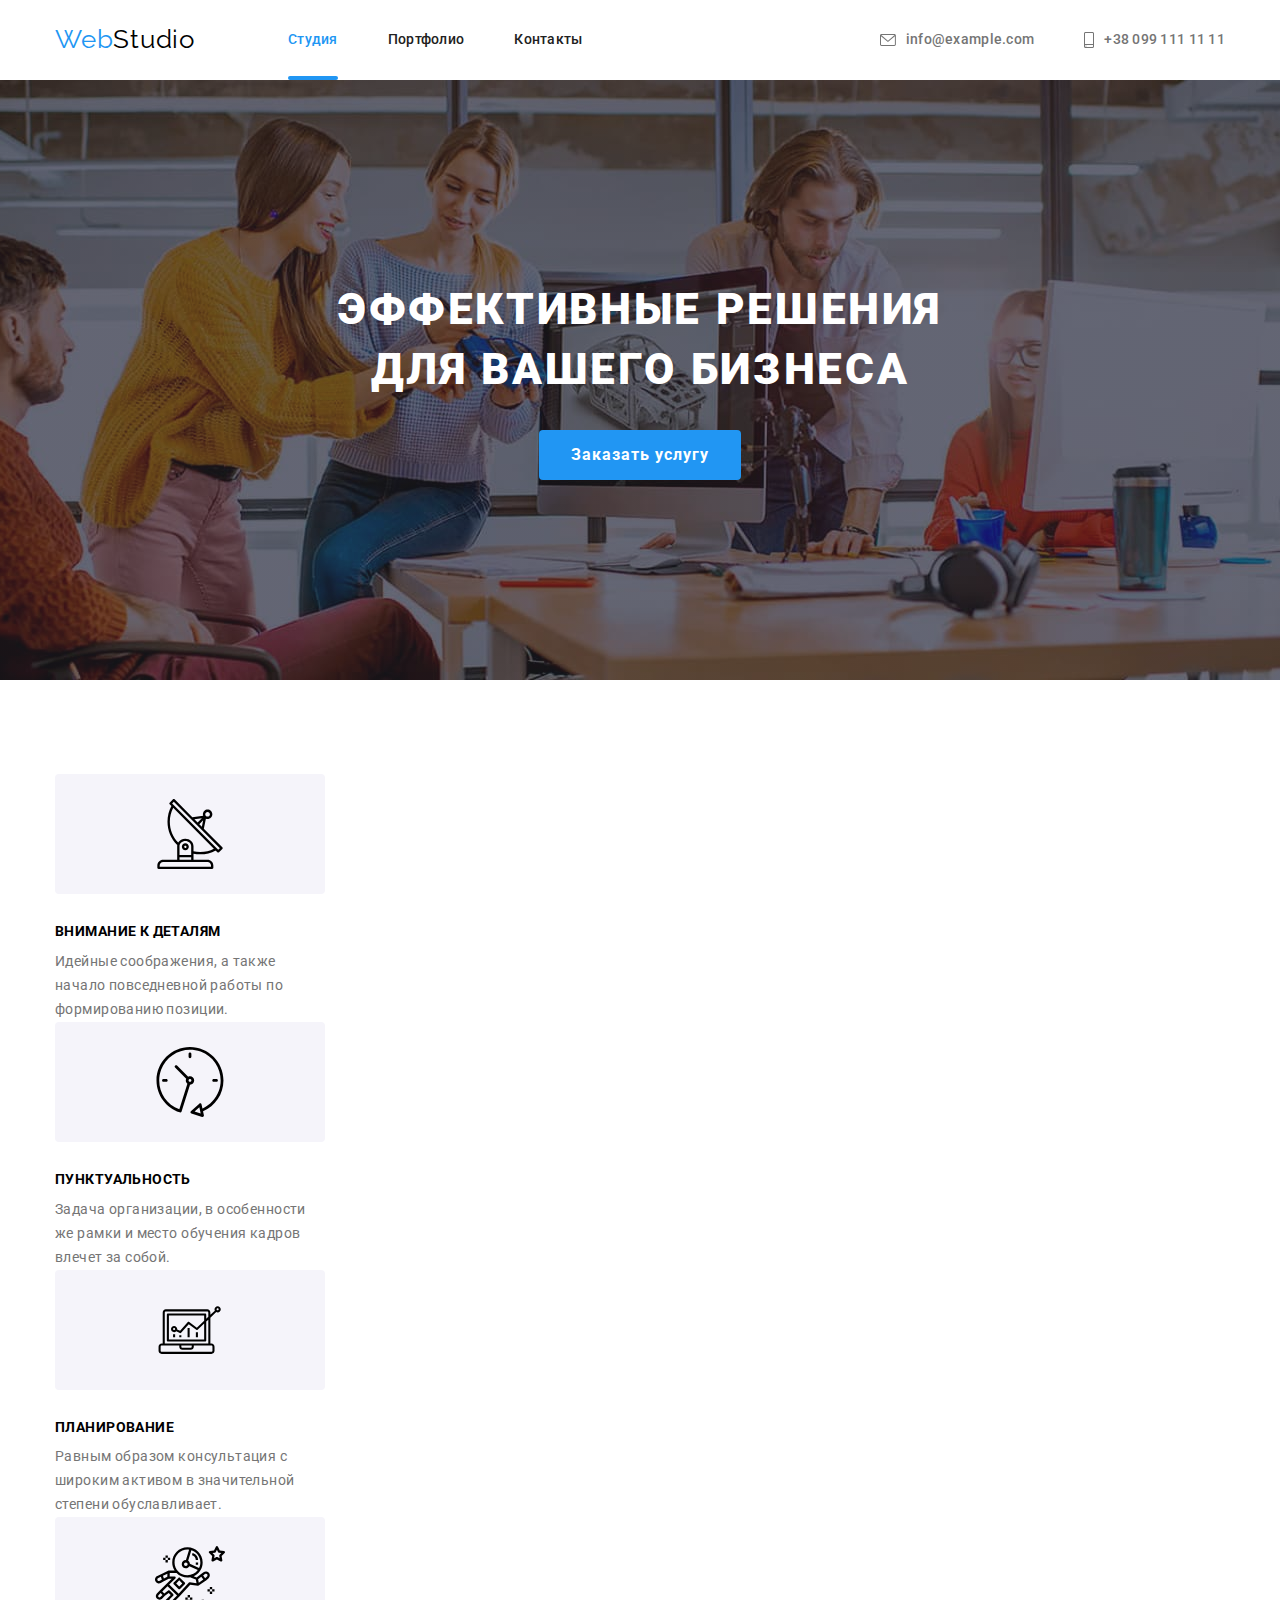
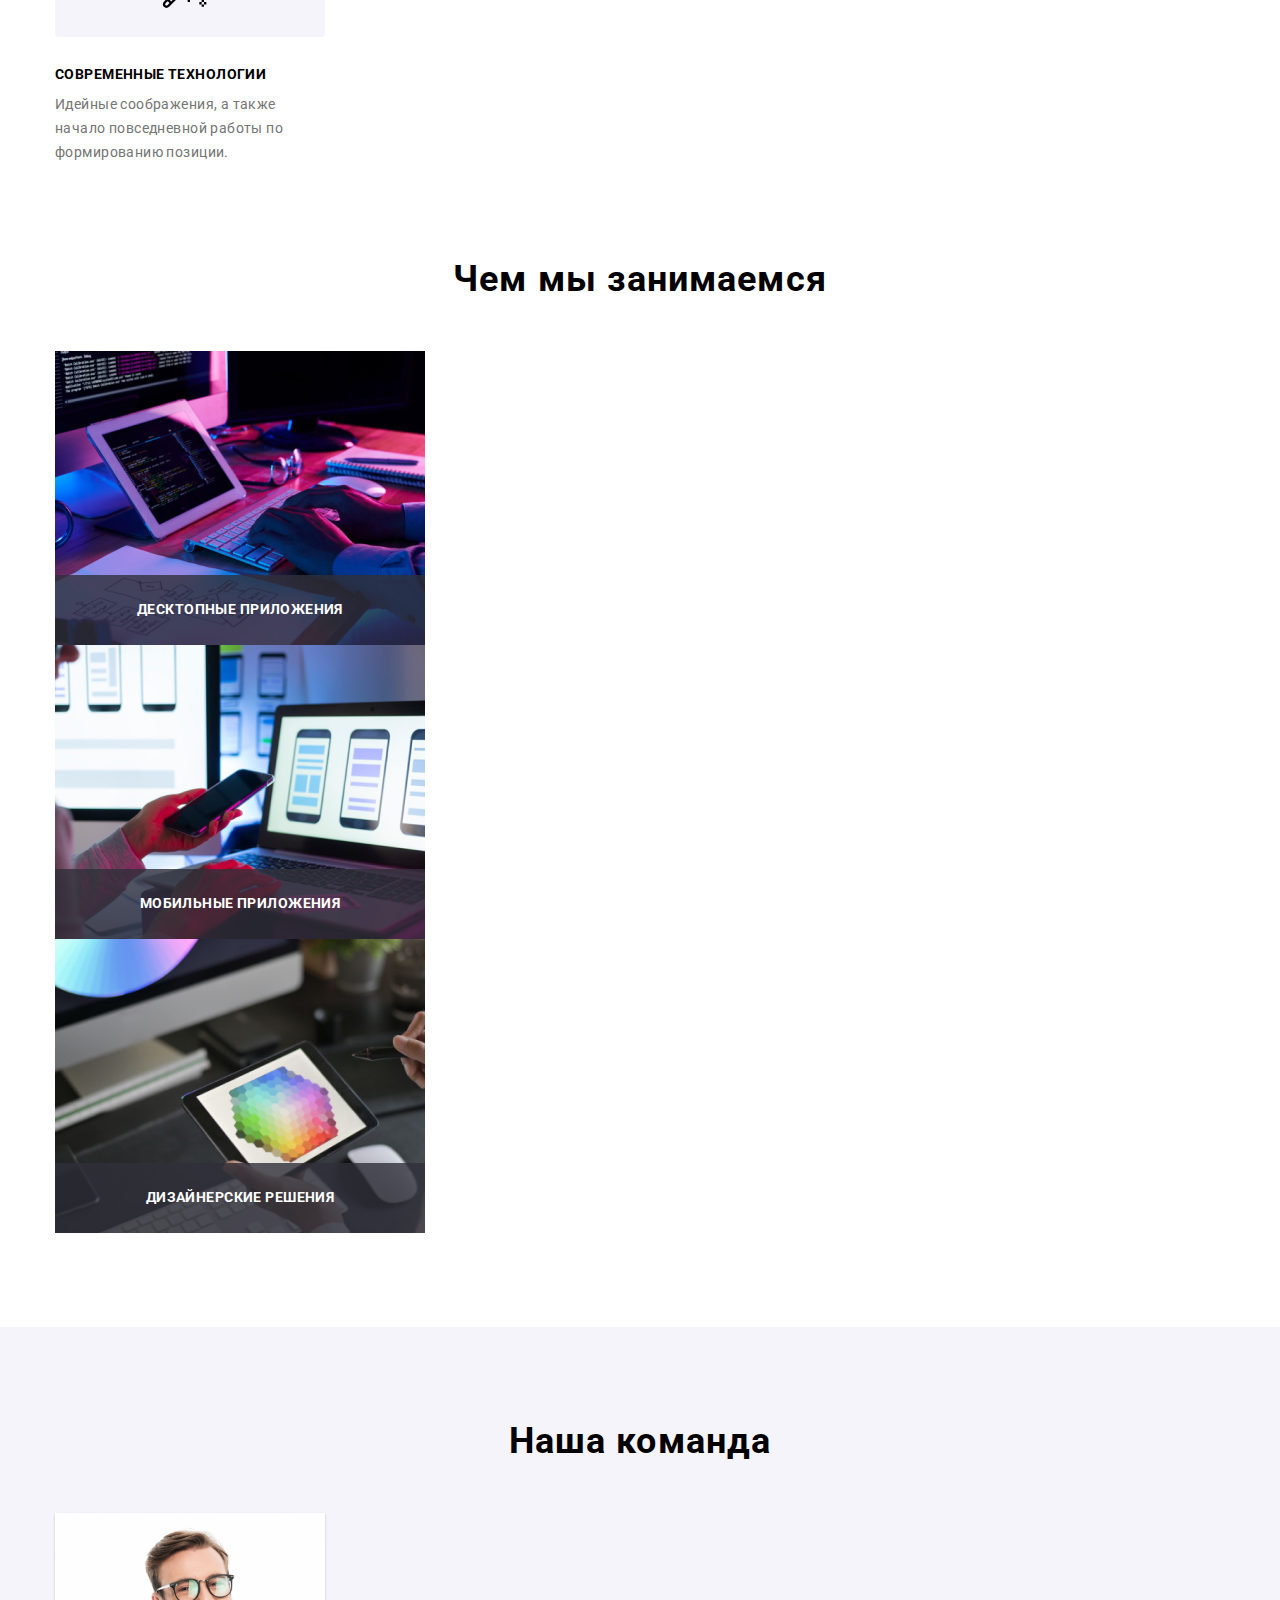
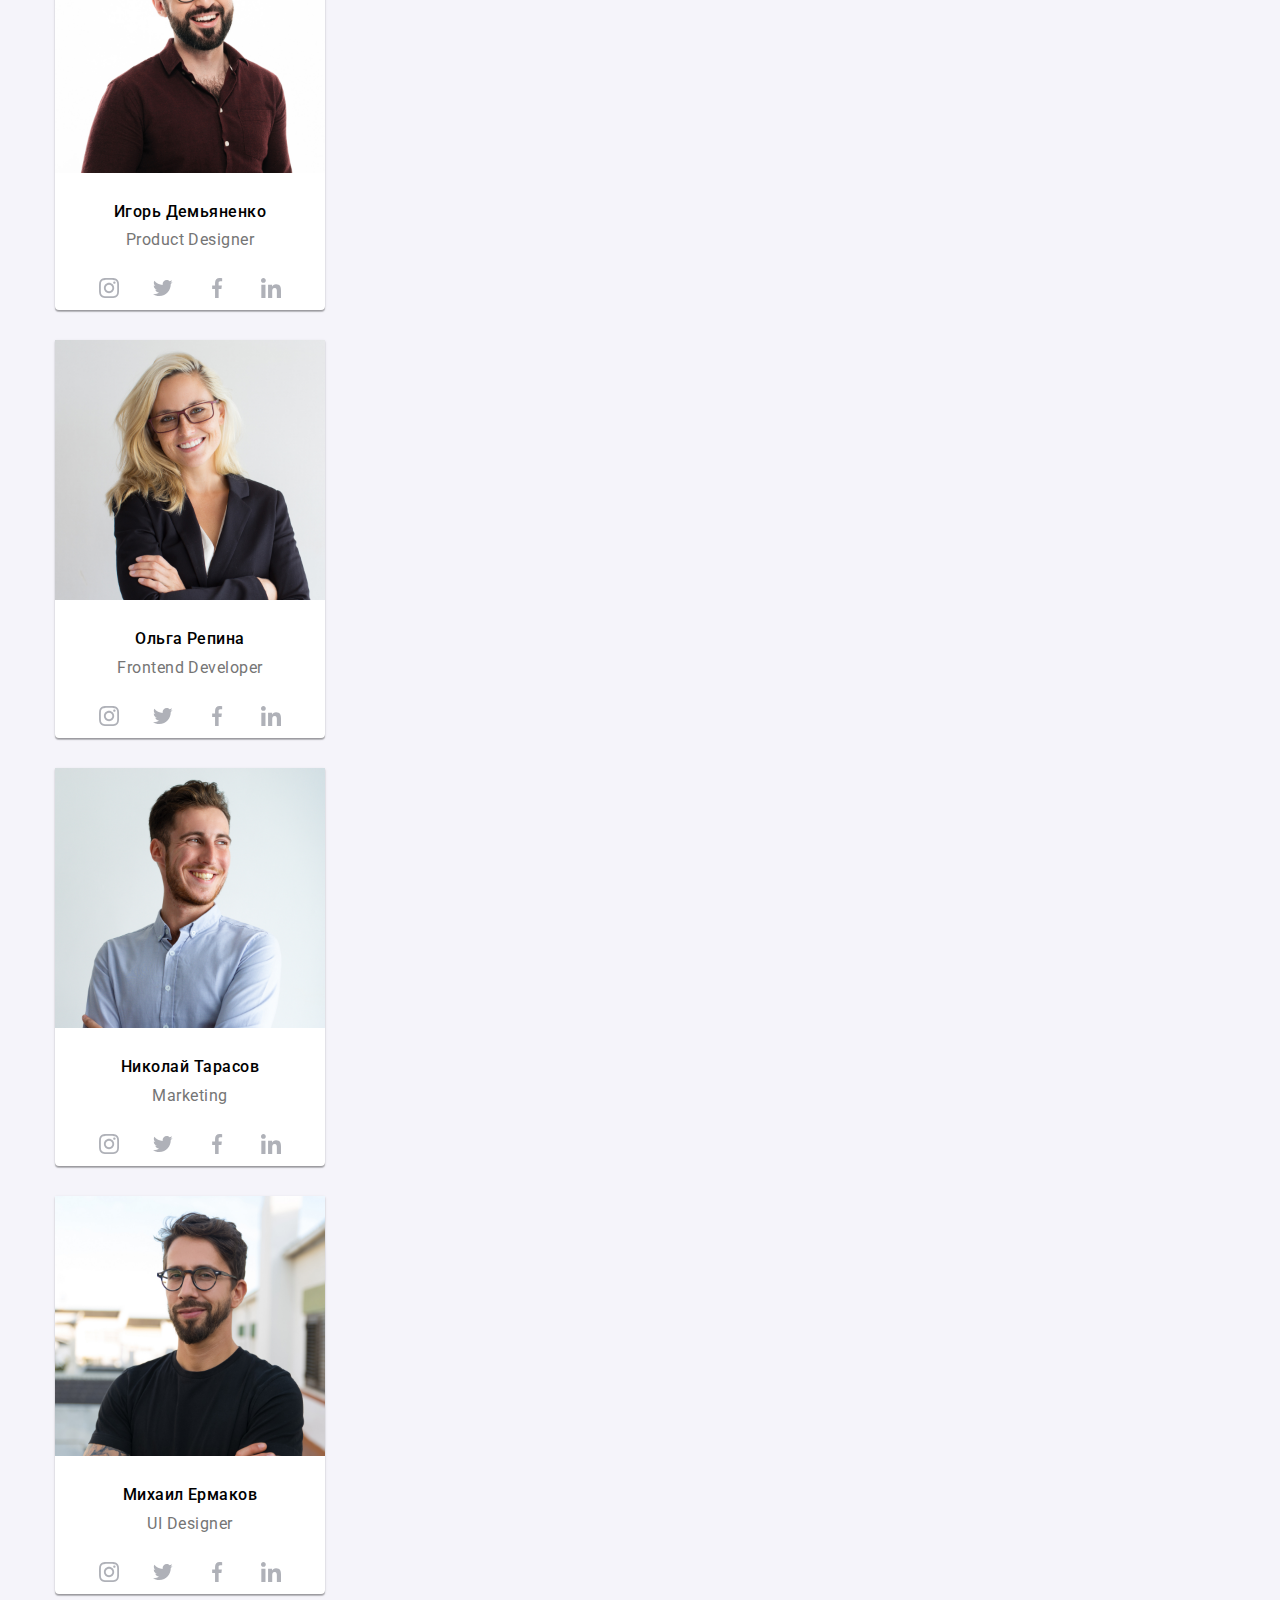
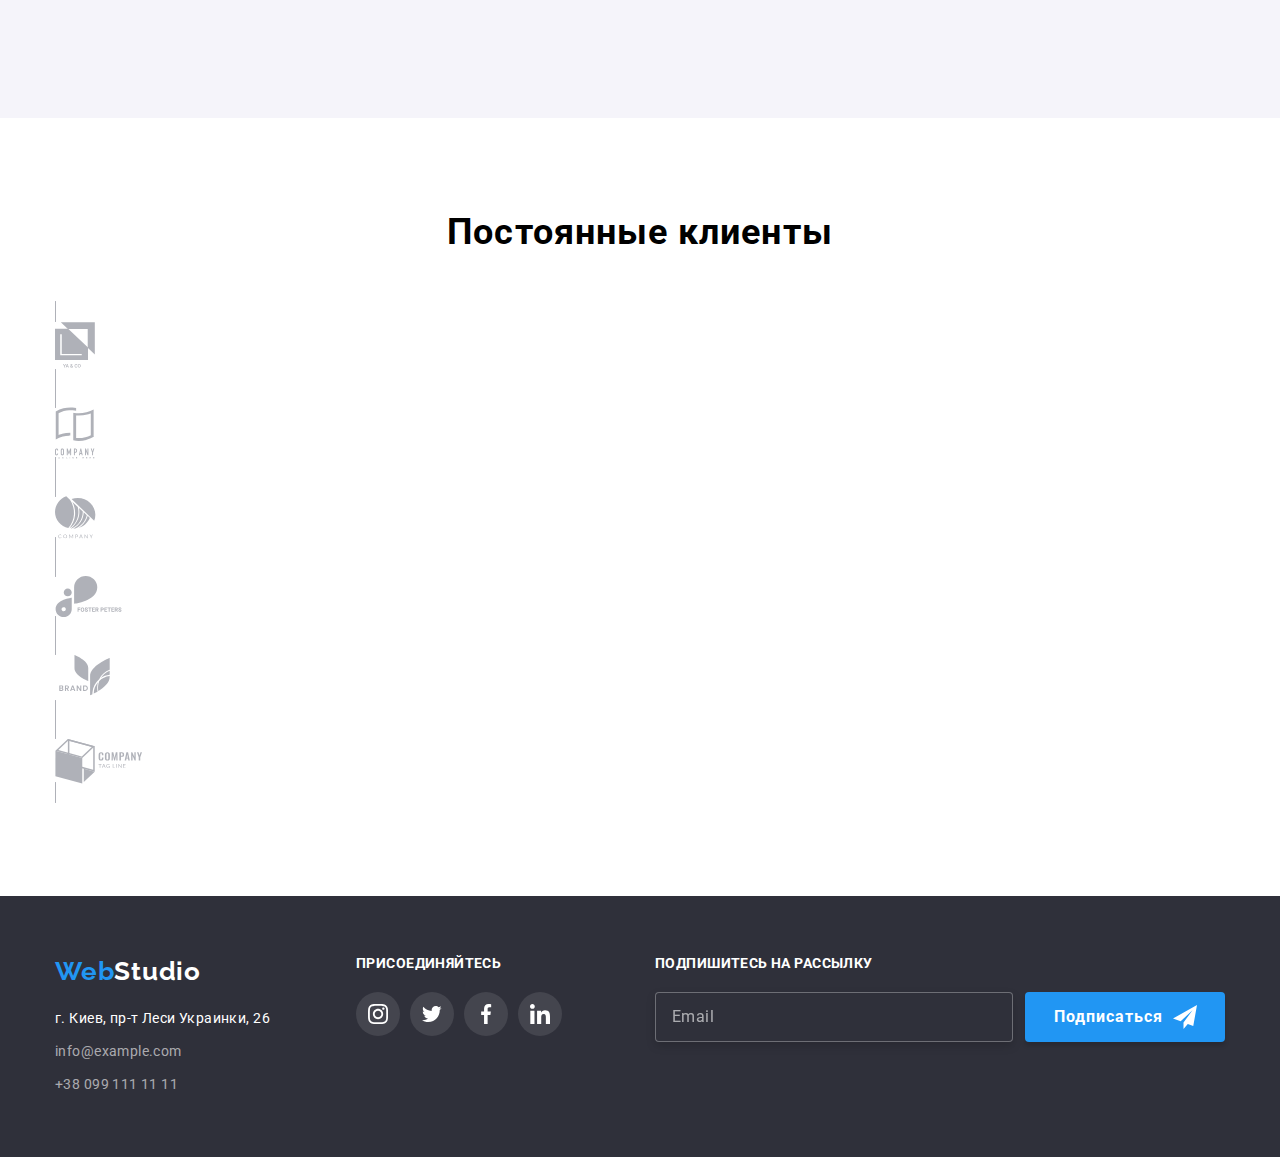
==== commit 15b83dfa: "Майже закінчене меню" ====
--- a/index.html
+++ b/index.html
@@ -25,21 +25,46 @@
 
        <ul class="auth-nav list reset">
            <li class="auth-nav-item"><a href="mailto:info@example.com" class="auth-nav-link">
-             <svg class="header-icon">
+             <svg class="header-icon"  width = "14px" height = " 10px ">
                <use href="./images/svg/symbol-defs.svg#icon-envelope"></use>
            </svg> info@example.com</a></li>
            <li class="auth-nav-item"><a href="tel:+380991111111" class="auth-nav-link">
-                <svg class="header-icon">
+                <svg class="header-icon icon-phone" width = "10px"  height = " 14px " >
                     <use href="./images/svg/symbol-defs.svg#icon-smartphone"></use>
                 </svg>+38 099 111 11 11</a></li>
        </ul>
-    
-       <button class="header-buttom " data-menu-button aria-expanded="false">
-           <svg class="header_menu-icons" aria-label="Переключатель мобильного меню">
-               <use class="icon-menu" href="./images/svg/symbol-defs.svg#icon-menu"></use>
+    <button class="header-buttom " aria-expanded="false" data-menu-button>
+        <svg class="header_menu-icon" aria-label="Переключатель мобильного меню" >
+            <use class="icon-menu" href="./images/svg/symbol-defs.svg#icon-menu"></use>
+        </svg>
+    </button>
+    <div class="menu-container " data-menu>
+        <nav class="menu-nav">
+        <ul class="menu-list list reset">
+            <li class="menu-nav-item"><a href="./index.html" class="menu-nav-link">Студия</a></li>
+            <li class="menu-nav-item"><a href="./portfolio.html" class="menu-nav-link">Портфолио</a></li>
+            <li class="menu-nav-item"><a href="#" class="menu-nav-link">Контакты</a ></li>
+        </ul>
+
+        <ul class="menu-contacts list reset" >
+            <li class="menu-contacts-item"><a href="tel:+380991111111" class="menu-contacts-link">+38 099 111 11 11</a></li>
+            <li class="menu-contacts-item"><a href="mailto:info@example.com" class="menu-contacts-link menu-contacts-link--color">info@example.com</a></li>
+        </ul>
+         
+        <ul class="social-menu list reset">
+            <li class="social-menu-item"><a href="#" class="social-menu-link">Instagram</a></li>
+            <li class="social-menu-item"><a href="#" class="social-menu-link">Twitter</a></li>
+            <li class="social-menu-item"><a href="#" class="social-menu-link">Facebook</a></li>
+            <li class="social-menu-item"><a href="#" class="social-menu-link">LinkedIn</a></li>
+        </ul>
+        </nav>
+
+       <button class="header-buttom "  aria-expanded="false" data-menu-button>
+           <svg class="header_menu-icon" aria-label="Переключатель мобильного меню">
                <use class="icon-cross" href="./images/svg/symbol-defs.svg#icon-menu-close"></use>
            </svg>
        </button>
+        </div>
     </div>
     </header>
   
--- a/css/main.min.css
+++ b/css/main.min.css
@@ -1,2 +1,2 @@
-body{font-style:normal;font-family:Roboto, sans-serif}h1,h2,h3,h4,h5,h6,p{margin-bottom:0;margin-top:0}.reset{margin-top:0;margin-bottom:0;padding:0}.container{width:450px;padding-right:15px;padding-left:15px;margin-left:auto;margin-right:auto}@media screen and (min-width: 768px){.container{width:768px}}@media screen and (min-width: 1200px){.container{width:1200px}}.visually-hidden{position:absolute;clip:rect(0 0 0 0);width:1px;height:1px;margin:-1px}.list{list-style:none}.header-line{border-bottom:1px solid #ececec}.accent{color:#2196f3}.logo{margin:16px 0;color:#000;text-decoration:none;font-family:Raleway;font-size:24px;line-height:1.17;letter-spacing:0.03em}@media screen and (min-width: 768px){.logo{margin-right:88px}}@media screen and (min-width: 1200px){.logo{margin-right:93px;font-size:26px;line-height:1.2}}.main-nav{display:-webkit-box;display:-ms-flexbox;display:flex;-webkit-box-align:center;-ms-flex-align:center;align-items:center}.site-nav{display:none}@media screen and (min-width: 768px){.site-nav{display:-webkit-box;display:-ms-flexbox;display:flex}}@media screen and (min-width: 1200px){.site-nav{display:-webkit-box;display:-ms-flexbox;display:flex}}.site-nav{margin-top:0px;margin-bottom:0px}@media screen and (min-width: 768px){.site-nav-item:not(:last-child){margin-right:50px}}.site-nav-link,.auth-nav-link{font-weight:500;font-size:14px;line-height:1.14;letter-spacing:0.02em}.site-nav-link{position:relative;display:block;padding-top:32px;padding-bottom:32px;color:#212121;text-decoration:none;-webkit-transition:color 250ms cubic-bezier(0.4, 0, 0.2, 1);transition:color 250ms cubic-bezier(0.4, 0, 0.2, 1)}.site-nav-link:hover:after{opacity:1}.site-nav-link:hover{color:#2196f3}.site-nav-link:focus{color:#2196f3}.site-nav-link::after{content:'';position:absolute;bottom:0;left:0;width:100%;height:4px;border-radius:2px;background-color:#2196f3;opacity:0;-webkit-transition:opacity 250ms cubic-bezier(0.4, 0, 0.2, 1);transition:opacity 250ms cubic-bezier(0.4, 0, 0.2, 1)}.site-nav .current-link{color:#2196f3}.site-nav .current-link::after{opacity:1}.auth-nav{display:none}@media screen and (min-width: 768px){.auth-nav{display:block;margin-left:auto;margin-top:0px;margin-bottom:0px}}@media screen and (min-width: 1200px){.auth-nav{display:-webkit-box;display:-ms-flexbox;display:flex;margin-left:auto;margin-top:0px;margin-bottom:0px}}@media screen and (min-width: 768px){.auth-nav-item:not(:last-child){margin-bottom:10px}}@media screen and (min-width: 1200px){.auth-nav-item:not(:last-child){margin-right:50px;margin-bottom:0}}.auth-nav-link{display:-webkit-box;display:-ms-flexbox;display:flex;-webkit-box-pack:center;-ms-flex-pack:center;justify-content:center;-webkit-box-align:center;-ms-flex-align:center;align-items:center;color:#757575;text-decoration:none;-webkit-transition:color 250ms cubic-bezier(0.4, 0, 0.2, 1);transition:color 250ms cubic-bezier(0.4, 0, 0.2, 1)}@media screen and (min-width: 768px){.auth-nav-link{padding:0}}@media screen and (min-width: 1200px){.auth-nav-link{padding-top:32px;padding-bottom:32px}}.auth-nav-link:hover{color:#2196f3}.auth-nav-link:focus{color:#2196f3}.header-icon{width:16px;height:12px;fill:currentColor;margin-right:10px;-webkit-transition:fill 250ms cubic-bezier(0.4, 0, 0.2, 1);transition:fill 250ms cubic-bezier(0.4, 0, 0.2, 1)}.header-icon:hover{fill:#2196f3}.header-icon:focus{fill:#2196f3}.header-buttom{margin:0;padding:0;background-color:transparent;border:none;cursor:pointer;color:#000;margin-left:auto}@media screen and (min-width: 768px){.header-buttom{display:none}}.header_menu-icons{fill:currentColor;width:24px;height:16px}.header-buttom .icon-cross{display:none}.header-buttom.is-open .icon-cross{display:block}.header-buttom.is-open .icon-menu{display:none}.hero{background:#c4c4c4;text-align:center;margin-top:0;margin-bottom:0}.hero-title{color:#fff;font-weight:900;font-size:44px;line-height:1.36;letter-spacing:0.06em;text-transform:uppercase}.hero-buttom{border-radius:4px;min-width:200;padding:10px 32px;margin-top:30px;cursor:pointer;border:none;color:#fff;background-color:#2196f3;font-weight:700;font-size:16px;line-height:1.87;-webkit-box-align:center;-ms-flex-align:center;align-items:center;letter-spacing:0.06em}.hero-overlay{max-width:1600px;height:600px;margin:0 auto;padding-top:200px;background-size:cover;background-repeat:no-repeat;background-position:center;background-image:-webkit-gradient(linear, left top, right top, from(rgba(47,48,58,0.4)), to(rgba(47,48,58,0.4))),url(../images/hero.jpg.jpg);background-image:linear-gradient(to right, rgba(47,48,58,0.4), rgba(47,48,58,0.4)),url(../images/hero.jpg.jpg)}.heading-container{width:696px;margin:0 auto}.benefits-section{padding-top:94px;padding-bottom:94px}.list-title{font-size:14px;line-height:1.14;letter-spacing:0.03em;text-transform:uppercase}.list-description-item{width:270px;margin-right:30px}.list-description-item :last-child{margin-right:0}.list-description-item .list-title{padding-bottom:10px}.wrapper{width:auto;height:120px;border-radius:4px;margin-bottom:30px;background-color:#f5f4fa;padding:25px 100px}.wrapper-icon{width:70px;height:70px}.description{font-weight:400;font-size:14px;line-height:1.71;letter-spacing:0.03em}.photo-list-item{width:370px;margin-right:30px}.photo-list-item:last-child{margin-right:0}.work-section{padding-bottom:94px}.img-wrap{position:relative}.explanation{position:absolute;bottom:0px;-webkit-transform:translateY(0px);transform:translateY(0px);width:370px;background-color:rgba(47,48,58,0.8);text-align:center;height:70px;padding:27px 0px;font-weight:700;font-size:14px;line-height:1.14;letter-spacing:0.03em;text-transform:uppercase;color:#ffffff}.section-text{color:#757575}.section-title{font-weight:700;font-size:36px;line-height:1.16;text-align:center;letter-spacing:0.03em;margin-bottom:50px}.team-section{background:#f5f4fa;padding-top:94px;padding-bottom:94px}.list-name{font-weight:500;font-size:16px;line-height:1.18;text-align:center;letter-spacing:0.03em}.profession{font-weight:400;font-size:16px;line-height:1.18;text-align:center;letter-spacing:0.03em}.team-list-item{margin-right:30px;width:270px;background:#ffffff;-webkit-box-shadow:0px 1px 3px rgba(0,0,0,0.12),0px 1px 1px rgba(0,0,0,0.14),0px 2px 1px rgba(0,0,0,0.2);box-shadow:0px 1px 3px rgba(0,0,0,0.12),0px 1px 1px rgba(0,0,0,0.14),0px 2px 1px rgba(0,0,0,0.2);border-radius:0px 0px 4px 4px}.team-list-item:last-child{margin-right:0}.team-list-item .list-name{padding-bottom:10px;padding-top:30px}.team-list-item .profession{margin-bottom:16px}.social-list{display:-webkit-box;display:-ms-flexbox;display:flex;-webkit-box-pack:center;-ms-flex-pack:center;justify-content:center;list-style:none;margin-bottom:30px}.social-link{display:-webkit-inline-box;display:-ms-inline-flexbox;display:inline-flex;-webkit-box-align:center;-ms-flex-align:center;align-items:center;-webkit-box-pack:center;-ms-flex-pack:center;justify-content:center;background-color:#fff;border-radius:50%;color:#afb1b8;width:44px;height:44px;-webkit-transition:color 250ms cubic-bezier(0.4, 0, 0.2, 1),background-color 250ms cubic-bezier(0.4, 0, 0.2, 1);transition:color 250ms cubic-bezier(0.4, 0, 0.2, 1),background-color 250ms cubic-bezier(0.4, 0, 0.2, 1)}.social-link:hover,.social-link:focus{background-color:#2196f3;color:#fff}.social-item:not(:last-child){margin-right:10px}.social-icon{width:20px;height:20px;fill:currentColor}.clients-section{padding-top:94px;padding-bottom:94px}.clients-link{-webkit-box-align:center;-ms-flex-align:center;align-items:center;border:1px solid #afb1b8;border-radius:4px;width:170px;height:90px;color:#afb1b8;-webkit-transition:color 250ms cubic-bezier(0.4, 0, 0.2, 1),border 250ms cubic-bezier(0.4, 0, 0.2, 1),border-radius 250ms cubic-bezier(0.4, 0, 0.2, 1);transition:color 250ms cubic-bezier(0.4, 0, 0.2, 1),border 250ms cubic-bezier(0.4, 0, 0.2, 1),border-radius 250ms cubic-bezier(0.4, 0, 0.2, 1)}.clients-link:hover,.clients-link:focus{color:#2196f3;border:1px solid #2196f3;border-radius:4px}.clients-icon{display:-webkit-box;display:-ms-flexbox;display:flex;fill:currentColor}.backdrop{position:fixed;top:0;left:0;width:100%;height:100%;background-color:rgba(0,0,0,0.2);opacity:1;-webkit-transition:opacity 250ms cubic-bezier(0.4, 0, 0.2, 1);transition:opacity 250ms cubic-bezier(0.4, 0, 0.2, 1)}.backdrop.is-hidden{opacity:0;pointer-events:none;visibility:hidden}.backdrop.is-hidden .modal{-webkit-transform:translate(-50%, -50%) scale(1.1);transform:translate(-50%, -50%) scale(1.1)}.modal{position:absolute;top:50%;left:50%;height:581px;width:528px;padding:15px;background-color:#fff;-webkit-transform:translate(-50%, -50%) scale(1);transform:translate(-50%, -50%) scale(1);-webkit-transition:-webkit-transform 250ms cubic-bezier(0.4, 0, 0.2, 1);transition:-webkit-transform 250ms cubic-bezier(0.4, 0, 0.2, 1);transition:transform 250ms cubic-bezier(0.4, 0, 0.2, 1);transition:transform 250ms cubic-bezier(0.4, 0, 0.2, 1), -webkit-transform 250ms cubic-bezier(0.4, 0, 0.2, 1)}.modal-buttom{position:absolute;top:8px;right:8px;width:30px;height:30px;display:-webkit-box;display:-ms-flexbox;display:flex;-webkit-box-pack:center;-ms-flex-pack:center;justify-content:center;-webkit-box-align:center;-ms-flex-align:center;align-items:center;border:1px solid rgba(0,0,0,0.1);border-radius:50%;background-color:#ffffff;cursor:pointer}.modal-icon{width:18px;height:18px;fill:#000000;-webkit-transition:fill 250ms cubic-bezier(0.4, 0, 0.2, 1);transition:fill 250ms cubic-bezier(0.4, 0, 0.2, 1)}.modal-buttom:hover .modal-icon,.modal-buttom:focus .modal-icon{fill:#2196f3}.modal-header{margin-top:40px;margin-bottom:12px;font-weight:700;font-size:20px;line-height:1.15;text-align:center;letter-spacing:0.03em}.field{margin:auto;margin-bottom:10px;width:448px}.field .icon{position:absolute;top:50%;left:12px;-webkit-transform:translateY(-50%);transform:translateY(-50%);height:18px;width:18px;fill:#212121;-webkit-transition:fill 250ms cubic-bezier(0.4, 0, 0.2, 1);transition:fill 250ms cubic-bezier(0.4, 0, 0.2, 1)}.input{width:100%;height:40px;border:1px solid rgba(33,33,33,0.2);border-radius:4px;-webkit-transition:border 250ms cubic-bezier(0.4, 0, 0.2, 1);transition:border 250ms cubic-bezier(0.4, 0, 0.2, 1)}.input:focus{outline:none;border:1px solid #2196f3}.username .input,.username .input,.username .email .input{padding-left:42px}.label{display:inline-block;margin-bottom:4px;font-weight:400;font-size:12px;line-height:1.16;letter-spacing:0.01em;color:#757575}.label-checkbox{font-weight:400;font-size:14px;line-height:1.71;letter-spacing:0.03em;color:#757575}.form-buttom{display:-webkit-box;display:-ms-flexbox;display:flex;padding:10px 55px;margin:auto;background-color:#2196f3;color:#fff;font-weight:700;font-size:16px;line-height:1.87;letter-spacing:0.06em;border:none;-webkit-box-shadow:0px 4px 4px rgba(0,0,0,0.15);box-shadow:0px 4px 4px rgba(0,0,0,0.15);border-radius:4px;cursor:pointer;-webkit-transition:background-color 250ms cubic-bezier(0.4, 0, 0.2, 1);transition:background-color 250ms cubic-bezier(0.4, 0, 0.2, 1)}.form-buttom:hover,.form-buttom:focus{background-color:#188ce8}.checkbox{margin-bottom:32px}.comment-container{margin-bottom:18px}.input-comment{resize:none;height:120px;width:100%;padding:12px 16px}.input-comment::-webkit-input-placeholder{font-weight:normal;font-size:14px;line-height:1.14;letter-spacing:0.01em;color:rgba(117,117,117,0.5)}.input-comment:-ms-input-placeholder{font-weight:normal;font-size:14px;line-height:1.14;letter-spacing:0.01em;color:rgba(117,117,117,0.5)}.input-comment::-ms-input-placeholder{font-weight:normal;font-size:14px;line-height:1.14;letter-spacing:0.01em;color:rgba(117,117,117,0.5)}.input-comment::placeholder{font-weight:normal;font-size:14px;line-height:1.14;letter-spacing:0.01em;color:rgba(117,117,117,0.5)}.checkbox-link{color:#2196f3}.icon-container{position:relative}.input:focus+.icon{fill:#2196f3}.checkbox-label{display:-webkit-box;display:-ms-flexbox;display:flex;-webkit-box-align:center;-ms-flex-align:center;align-items:center}.checkbox-icon{display:inline-block;width:16px;height:15px;border:2px solid #212121;border-radius:2px;margin-right:8px;margin-left:12px;-webkit-transition:background-color 250ms cubic-bezier(0.4, 0, 0.2, 1);transition:background-color 250ms cubic-bezier(0.4, 0, 0.2, 1)}.old-checkbox:checked+.checkbox-icon{background-color:#2196f3;background-image:url(../images/svg/check.svg);background-size:contain;background-origin:border-box;border:2px solid #2196f3}img{display:block;height:auto;max-width:100%}.main-content{padding-top:94px;padding-bottom:94px}.buttom-nav{display:-webkit-box;display:-ms-flexbox;display:flex;-webkit-box-pack:center;-ms-flex-pack:center;justify-content:center;margin-bottom:50px}.buttom-nav-item:not(:last-child){margin-right:8px}.list-buttom{border-radius:4px;cursor:pointer;padding:6px 22px;border:none;color:#000;background:#f5f4fa;font-weight:500;font-size:16px;line-height:1.62;text-align:center;letter-spacing:0.03em;-webkit-transition:background-color 250ms cubic-bezier(0.4, 0, 0.2, 1),color 250ms cubic-bezier(0.4, 0, 0.2, 1),-webkit-box-shadow 250ms cubic-bezier(0.4, 0, 0.2, 1);transition:background-color 250ms cubic-bezier(0.4, 0, 0.2, 1),color 250ms cubic-bezier(0.4, 0, 0.2, 1),-webkit-box-shadow 250ms cubic-bezier(0.4, 0, 0.2, 1);transition:background-color 250ms cubic-bezier(0.4, 0, 0.2, 1),color 250ms cubic-bezier(0.4, 0, 0.2, 1),box-shadow 250ms cubic-bezier(0.4, 0, 0.2, 1);transition:background-color 250ms cubic-bezier(0.4, 0, 0.2, 1),color 250ms cubic-bezier(0.4, 0, 0.2, 1),box-shadow 250ms cubic-bezier(0.4, 0, 0.2, 1),-webkit-box-shadow 250ms cubic-bezier(0.4, 0, 0.2, 1)}.list-buttom:hover,.list-buttom:focus{background-color:#2196f3;color:#fff;-webkit-box-shadow:0px 3px 1px rgba(0,0,0,0.1),0px 1px 2px rgba(0,0,0,0.08),0px 2px 2px rgba(0,0,0,0.12);box-shadow:0px 3px 1px rgba(0,0,0,0.1),0px 1px 2px rgba(0,0,0,0.08),0px 2px 2px rgba(0,0,0,0.12)}.example-list{display:-webkit-box;display:-ms-flexbox;display:flex;-ms-flex-wrap:wrap;flex-wrap:wrap}.example-item{background:#ffffff;width:370px;margin-right:30px;margin-bottom:30px;cursor:pointer}.example-item:nth-child(3n){margin-right:0}.example-item:nth-last-child(-n+3){margin-bottom:0}.example-link{display:block;text-decoration:none;-webkit-transition:-webkit-box-shadow 250ms cubic-bezier(0.4, 0, 0.2, 1);transition:-webkit-box-shadow 250ms cubic-bezier(0.4, 0, 0.2, 1);transition:box-shadow 250ms cubic-bezier(0.4, 0, 0.2, 1);transition:box-shadow 250ms cubic-bezier(0.4, 0, 0.2, 1), -webkit-box-shadow 250ms cubic-bezier(0.4, 0, 0.2, 1)}.example-link:hover,.example-link:focus{-webkit-box-shadow:0px 1px 1px rgba(0,0,0,0.12),0px 4px 4px rgba(0,0,0,0.06),1px 4px 6px rgba(0,0,0,0.16);box-shadow:0px 1px 1px rgba(0,0,0,0.12),0px 4px 4px rgba(0,0,0,0.06),1px 4px 6px rgba(0,0,0,0.16)}.example-wrap{position:relative;width:370px;height:294px;overflow:hidden}.overlay-text{position:absolute;width:100%;height:100%;bottom:0px;left:0;-webkit-transform:translateY(100%);transform:translateY(100%);font-weight:normal;font-size:18px;line-height:1.56;letter-spacing:0.03em;color:#ffffff;padding:63px 24px;background-color:rgba(33,150,243,0.9);-webkit-transition:-webkit-transform 250ms cubic-bezier(0.4, 0, 0.2, 1);transition:-webkit-transform 250ms cubic-bezier(0.4, 0, 0.2, 1);transition:transform 250ms cubic-bezier(0.4, 0, 0.2, 1);transition:transform 250ms cubic-bezier(0.4, 0, 0.2, 1), -webkit-transform 250ms cubic-bezier(0.4, 0, 0.2, 1)}.example-link:hover .overlay-text,.example-link:focus .overlay-text{-webkit-transform:translateY(0%);transform:translateY(0%)}.card-content{padding:20px 24px;border-width:1px;border-right-style:solid;border-right-color:#eeeeee;border-left-style:solid;border-left-color:#eeeeee;border-bottom-style:solid;border-bottom-color:#eeeeee}.example-title{color:#212121;font-weight:700;font-size:18px;line-height:2;letter-spacing:0.06em}.list-kind{color:#757575;font-weight:400;font-size:16px;line-height:1.87;letter-spacing:0.03em}.footer{background-color:#2f303a;padding-top:60px;padding-bottom:60px}.footer-logo{color:#fff;text-decoration:none;font-family:Raleway;font-weight:700;font-size:26px;line-height:1.19;letter-spacing:0.03em}.address{padding-top:20px;padding-bottom:9px;color:#fff;font-weight:400;font-size:14px;line-height:1.71;letter-spacing:0.03em;font-style:normal}.link-mail{margin-bottom:9px}.contacts-link{color:rgba(255,255,255,0.6);text-decoration:none;font-weight:400;font-size:14px;line-height:1.71;letter-spacing:0.03em;-webkit-transition:color 250ms cubic-bezier(0.4, 0, 0.2, 1);transition:color 250ms cubic-bezier(0.4, 0, 0.2, 1)}.contacts-link:hover,.contacts-link:focus{color:#2196f3}.footer-wrap{display:-webkit-box;display:-ms-flexbox;display:flex}.footer-contacts{margin-right:70px;width:231px}.footer-social-name{display:block;margin-bottom:20px;font-weight:700;font-size:14px;line-height:1.14;letter-spacing:0.03em;text-transform:uppercase;color:#ffffff}.social-footer{display:-webkit-box;display:-ms-flexbox;display:flex;-webkit-box-pack:center;-ms-flex-pack:center;justify-content:center;list-style:none}.footer-social-link{display:-webkit-inline-box;display:-ms-inline-flexbox;display:inline-flex;-webkit-box-align:center;-ms-flex-align:center;align-items:center;-webkit-box-pack:center;-ms-flex-pack:center;justify-content:center;background-color:rgba(255,255,255,0.1);border-radius:50%;width:44px;height:44px;-webkit-transition:background-color 250ms cubic-bezier(0.4, 0, 0.2, 1),fill 250ms cubic-bezier(0.4, 0, 0.2, 1);transition:background-color 250ms cubic-bezier(0.4, 0, 0.2, 1),fill 250ms cubic-bezier(0.4, 0, 0.2, 1)}.footer-social-link:hover,.footer-social-link:focus{background-color:#2196f3;fill:#fff}.footer-social-item:not(:last-child){margin-right:10px}.footer-social-icon{width:20px;height:20px;fill:#fff}.footer-form{margin-left:93px;width:570px}.footer-form .footer-buttom{position:relative;padding-top:10px;padding-bottom:10px;padding-left:29px;padding-right:62px;margin-left:12px;background-color:#2196f3;border:none;cursor:pointer;-webkit-box-shadow:0px 4px 4px rgba(0,0,0,0.15);box-shadow:0px 4px 4px rgba(0,0,0,0.15);border-radius:4px;font-weight:700;font-size:16px;line-height:1.87;display:-webkit-box;display:-ms-flexbox;display:flex;-webkit-box-align:center;-ms-flex-align:center;align-items:center;text-align:center;letter-spacing:0.06em;color:#ffffff}.form-logo{margin-bottom:20px;font-weight:700;font-size:14px;line-height:1.14;letter-spacing:0.03em;text-transform:uppercase;color:#ffffff}.footer-buttom .icon{position:absolute;width:24px;height:24px;right:28px}.flex-input{display:-webkit-box;display:-ms-flexbox;display:flex}.footer-input{width:358px;padding-left:16px;background-color:#2f303a;border:1px solid rgba(255,255,255,0.3);-webkit-filter:drop-shadow(0px 4px 4px rgba(0,0,0,0.15));filter:drop-shadow(0px 4px 4px rgba(0,0,0,0.15));border-radius:4px;color:#fff}.footer-input::-webkit-input-placeholder{font-weight:400;font-size:16px;line-height:1.25;display:-webkit-box;display:flex;-webkit-box-align:center;align-items:center;letter-spacing:0.03em;color:rgba(255,255,255,0.6)}.footer-input:-ms-input-placeholder{font-weight:400;font-size:16px;line-height:1.25;display:-ms-flexbox;display:flex;-ms-flex-align:center;align-items:center;letter-spacing:0.03em;color:rgba(255,255,255,0.6)}.footer-input::-ms-input-placeholder{font-weight:400;font-size:16px;line-height:1.25;display:-ms-flexbox;display:flex;-ms-flex-align:center;align-items:center;letter-spacing:0.03em;color:rgba(255,255,255,0.6)}.footer-input::placeholder{font-weight:400;font-size:16px;line-height:1.25;display:-webkit-box;display:-ms-flexbox;display:flex;-webkit-box-align:center;-ms-flex-align:center;align-items:center;letter-spacing:0.03em;color:rgba(255,255,255,0.6)}
+body{font-style:normal;font-family:Roboto, sans-serif}h1,h2,h3,h4,h5,h6,p{margin-bottom:0;margin-top:0}.reset{margin-top:0;margin-bottom:0;padding:0}.container{width:450px;padding-right:15px;padding-left:15px;margin-left:auto;margin-right:auto}@media screen and (min-width: 768px){.container{width:768px}}@media screen and (min-width: 1200px){.container{width:1200px}}.visually-hidden{position:absolute;clip:rect(0 0 0 0);width:1px;height:1px;margin:-1px}.list{list-style:none}.header-line{border-bottom:1px solid #ececec}.accent{color:#2196f3}.logo{margin:16px 0;color:#000;text-decoration:none;font-family:Raleway;font-size:24px;line-height:1.17;letter-spacing:0.03em}@media screen and (min-width: 768px){.logo{margin-right:88px}}@media screen and (min-width: 1200px){.logo{margin-right:93px;font-size:26px;line-height:1.2}}.main-nav{display:-webkit-box;display:-ms-flexbox;display:flex;-webkit-box-align:center;-ms-flex-align:center;align-items:center}.site-nav{display:none}@media screen and (min-width: 768px){.site-nav{display:-webkit-box;display:-ms-flexbox;display:flex}}@media screen and (min-width: 1200px){.site-nav{display:-webkit-box;display:-ms-flexbox;display:flex}}.site-nav{margin-top:0px;margin-bottom:0px}@media screen and (min-width: 768px){.site-nav-item:not(:last-child){margin-right:50px}}.site-nav-link,.auth-nav-link{font-weight:500;font-size:14px;line-height:1.14;letter-spacing:0.02em}.site-nav-link{position:relative;display:block;padding-top:32px;padding-bottom:32px;color:#212121;text-decoration:none;-webkit-transition:color 250ms cubic-bezier(0.4, 0, 0.2, 1);transition:color 250ms cubic-bezier(0.4, 0, 0.2, 1)}.site-nav-link:hover:after{opacity:1}.site-nav-link:hover{color:#2196f3}.site-nav-link:focus{color:#2196f3}.site-nav-link::after{content:'';position:absolute;bottom:0;left:0;width:100%;height:4px;border-radius:2px;background-color:#2196f3;opacity:0;-webkit-transition:opacity 250ms cubic-bezier(0.4, 0, 0.2, 1);transition:opacity 250ms cubic-bezier(0.4, 0, 0.2, 1)}.site-nav .current-link{color:#2196f3}.site-nav .current-link::after{opacity:1}.auth-nav{display:none}@media screen and (min-width: 768px){.auth-nav{display:block;margin-left:auto;margin-top:0px;margin-bottom:0px}}@media screen and (min-width: 1200px){.auth-nav{display:-webkit-box;display:-ms-flexbox;display:flex;margin-left:auto;margin-top:0px;margin-bottom:0px}}@media screen and (min-width: 768px){.auth-nav-item:not(:last-child){margin-bottom:10px}}@media screen and (min-width: 1200px){.auth-nav-item:not(:last-child){margin-right:50px;margin-bottom:0}}.auth-nav-link{display:-webkit-box;display:-ms-flexbox;display:flex;-webkit-box-align:center;-ms-flex-align:center;align-items:center;color:#757575;text-decoration:none;-webkit-transition:color 250ms cubic-bezier(0.4, 0, 0.2, 1);transition:color 250ms cubic-bezier(0.4, 0, 0.2, 1)}@media screen and (min-width: 768px){.auth-nav-link{padding:0}}@media screen and (min-width: 1200px){.auth-nav-link{padding-top:32px;padding-bottom:32px}}.auth-nav-link:hover{color:#2196f3}.auth-nav-link:focus{color:#2196f3}.header-icon{fill:currentColor;margin-right:8px;-webkit-transition:fill 250ms cubic-bezier(0.4, 0, 0.2, 1);transition:fill 250ms cubic-bezier(0.4, 0, 0.2, 1)}@media screen and (min-width: 1200px){.header-icon.icon-phone{width:10px;height:16px}}@media screen and (min-width: 1200px){.header-icon{margin-right:10px;width:16px;height:12px}}.header-icon:hover{fill:#2196f3}.header-icon:focus{fill:#2196f3}.header-buttom{margin:0;padding:0;background-color:transparent;border:none;cursor:pointer;color:#000;margin-left:auto}@media screen and (min-width: 768px){.header-buttom{display:none}}.header_menu-icon{fill:currentColor;width:24px;height:16px;position:absolute;top:28px;right:25px;-webkit-transition:fill 250ms cubic-bezier(0.4, 0, 0.2, 1);transition:fill 250ms cubic-bezier(0.4, 0, 0.2, 1)}.header-buttom:hover .header_menu-icon,.header-buttom:focus .header_menu-icon{fill:#2196f3}.menu-container{display:none}.menu-container.is-open{display:block}@media screen and (min-width: 768px){.menu-container.is-open{display:none}}@media screen and (max-width: 767px){.menu-container{position:absolute;top:0;left:0;width:100%;height:100%;padding-top:48px;padding-left:40px;padding-bottom:48px;background-color:#fff}}@media screen and (min-width: 768px){.menu-container{display:none}}.menu-nav{display:-webkit-box;display:-ms-flexbox;display:flex;-webkit-box-orient:vertical;-webkit-box-direction:normal;-ms-flex-direction:column;flex-direction:column}.menu-nav-item:not(:last-child){margin-bottom:32px}.menu-nav-link{color:#212121;font-weight:500;font-size:40px;line-height:1.18;text-align:center;letter-spacing:0.02em;text-decoration:none;-webkit-transition:color 250ms cubic-bezier(0.4, 0, 0.2, 1);transition:color 250ms cubic-bezier(0.4, 0, 0.2, 1)}.menu-nav-link:hover,.menu-nav-link:focus{color:#2196f3}.menu-list{margin-bottom:302px}.menu-contacts{margin-bottom:64px}.menu-contacts-item:not(:last-child){margin-bottom:32px}.menu-contacts-link{text-decoration:none;font-weight:500;font-size:34px;line-height:1.18;letter-spacing:0.02em;color:#2196f3}.menu-contacts-link--color{color:#757575}.social-menu{display:-webkit-box;display:-ms-flexbox;display:flex}.social-menu-item:not(:last-child){border-right:1px solid rgba(33,33,33,0.2)}.social-menu-link{font-weight:500;font-size:18px;line-height:1.22;letter-spacing:0.02em;text-decoration:none;color:#2196f3;margin:0 10px}.hero{background:#c4c4c4;text-align:center;margin-top:0;margin-bottom:0}.hero-title{color:#fff;font-weight:900;font-size:44px;line-height:1.36;letter-spacing:0.06em;text-transform:uppercase}.hero-buttom{border-radius:4px;min-width:200;padding:10px 32px;margin-top:30px;cursor:pointer;border:none;color:#fff;background-color:#2196f3;font-weight:700;font-size:16px;line-height:1.87;-webkit-box-align:center;-ms-flex-align:center;align-items:center;letter-spacing:0.06em}.hero-overlay{max-width:1600px;height:600px;margin:0 auto;padding-top:200px;background-size:cover;background-repeat:no-repeat;background-position:center;background-image:-webkit-gradient(linear, left top, right top, from(rgba(47,48,58,0.4)), to(rgba(47,48,58,0.4))),url(../images/hero.jpg.jpg);background-image:linear-gradient(to right, rgba(47,48,58,0.4), rgba(47,48,58,0.4)),url(../images/hero.jpg.jpg)}.heading-container{width:696px;margin:0 auto}.benefits-section{padding-top:94px;padding-bottom:94px}.list-title{font-size:14px;line-height:1.14;letter-spacing:0.03em;text-transform:uppercase}.list-description-item{width:270px;margin-right:30px}.list-description-item :last-child{margin-right:0}.list-description-item .list-title{padding-bottom:10px}.wrapper{width:auto;height:120px;border-radius:4px;margin-bottom:30px;background-color:#f5f4fa;padding:25px 100px}.wrapper-icon{width:70px;height:70px}.description{font-weight:400;font-size:14px;line-height:1.71;letter-spacing:0.03em}.photo-list-item{width:370px;margin-right:30px}.photo-list-item:last-child{margin-right:0}.work-section{padding-bottom:94px}.img-wrap{position:relative}.explanation{position:absolute;bottom:0px;-webkit-transform:translateY(0px);transform:translateY(0px);width:370px;background-color:rgba(47,48,58,0.8);text-align:center;height:70px;padding:27px 0px;font-weight:700;font-size:14px;line-height:1.14;letter-spacing:0.03em;text-transform:uppercase;color:#ffffff}.section-text{color:#757575}.section-title{font-weight:700;font-size:36px;line-height:1.16;text-align:center;letter-spacing:0.03em;margin-bottom:50px}.team-section{background:#f5f4fa;padding-top:94px;padding-bottom:94px}.list-name{font-weight:500;font-size:16px;line-height:1.18;text-align:center;letter-spacing:0.03em}.profession{font-weight:400;font-size:16px;line-height:1.18;text-align:center;letter-spacing:0.03em}.team-list-item{margin-right:30px;width:270px;background:#ffffff;-webkit-box-shadow:0px 1px 3px rgba(0,0,0,0.12),0px 1px 1px rgba(0,0,0,0.14),0px 2px 1px rgba(0,0,0,0.2);box-shadow:0px 1px 3px rgba(0,0,0,0.12),0px 1px 1px rgba(0,0,0,0.14),0px 2px 1px rgba(0,0,0,0.2);border-radius:0px 0px 4px 4px}.team-list-item:last-child{margin-right:0}.team-list-item .list-name{padding-bottom:10px;padding-top:30px}.team-list-item .profession{margin-bottom:16px}.social-list{display:-webkit-box;display:-ms-flexbox;display:flex;-webkit-box-pack:center;-ms-flex-pack:center;justify-content:center;list-style:none;margin-bottom:30px}.social-link{display:-webkit-inline-box;display:-ms-inline-flexbox;display:inline-flex;-webkit-box-align:center;-ms-flex-align:center;align-items:center;-webkit-box-pack:center;-ms-flex-pack:center;justify-content:center;background-color:#fff;border-radius:50%;color:#afb1b8;width:44px;height:44px;-webkit-transition:color 250ms cubic-bezier(0.4, 0, 0.2, 1),background-color 250ms cubic-bezier(0.4, 0, 0.2, 1);transition:color 250ms cubic-bezier(0.4, 0, 0.2, 1),background-color 250ms cubic-bezier(0.4, 0, 0.2, 1)}.social-link:hover,.social-link:focus{background-color:#2196f3;color:#fff}.social-item:not(:last-child){margin-right:10px}.social-icon{width:20px;height:20px;fill:currentColor}.clients-section{padding-top:94px;padding-bottom:94px}.clients-link{-webkit-box-align:center;-ms-flex-align:center;align-items:center;border:1px solid #afb1b8;border-radius:4px;width:170px;height:90px;color:#afb1b8;-webkit-transition:color 250ms cubic-bezier(0.4, 0, 0.2, 1),border 250ms cubic-bezier(0.4, 0, 0.2, 1),border-radius 250ms cubic-bezier(0.4, 0, 0.2, 1);transition:color 250ms cubic-bezier(0.4, 0, 0.2, 1),border 250ms cubic-bezier(0.4, 0, 0.2, 1),border-radius 250ms cubic-bezier(0.4, 0, 0.2, 1)}.clients-link:hover,.clients-link:focus{color:#2196f3;border:1px solid #2196f3;border-radius:4px}.clients-icon{display:-webkit-box;display:-ms-flexbox;display:flex;fill:currentColor}.backdrop{position:fixed;top:0;left:0;width:100%;height:100%;background-color:rgba(0,0,0,0.2);opacity:1;-webkit-transition:opacity 250ms cubic-bezier(0.4, 0, 0.2, 1);transition:opacity 250ms cubic-bezier(0.4, 0, 0.2, 1)}.backdrop.is-hidden{opacity:0;pointer-events:none;visibility:hidden}.backdrop.is-hidden .modal{-webkit-transform:translate(-50%, -50%) scale(1.1);transform:translate(-50%, -50%) scale(1.1)}.modal{position:absolute;top:50%;left:50%;height:581px;width:528px;padding:15px;background-color:#fff;-webkit-transform:translate(-50%, -50%) scale(1);transform:translate(-50%, -50%) scale(1);-webkit-transition:-webkit-transform 250ms cubic-bezier(0.4, 0, 0.2, 1);transition:-webkit-transform 250ms cubic-bezier(0.4, 0, 0.2, 1);transition:transform 250ms cubic-bezier(0.4, 0, 0.2, 1);transition:transform 250ms cubic-bezier(0.4, 0, 0.2, 1), -webkit-transform 250ms cubic-bezier(0.4, 0, 0.2, 1)}.modal-buttom{position:absolute;top:8px;right:8px;width:30px;height:30px;display:-webkit-box;display:-ms-flexbox;display:flex;-webkit-box-pack:center;-ms-flex-pack:center;justify-content:center;-webkit-box-align:center;-ms-flex-align:center;align-items:center;border:1px solid rgba(0,0,0,0.1);border-radius:50%;background-color:#ffffff;cursor:pointer}.modal-icon{width:18px;height:18px;fill:#000000;-webkit-transition:fill 250ms cubic-bezier(0.4, 0, 0.2, 1);transition:fill 250ms cubic-bezier(0.4, 0, 0.2, 1)}.modal-buttom:hover .modal-icon,.modal-buttom:focus .modal-icon{fill:#2196f3}.modal-header{margin-top:40px;margin-bottom:12px;font-weight:700;font-size:20px;line-height:1.15;text-align:center;letter-spacing:0.03em}.field{margin:auto;margin-bottom:10px;width:448px}.field .icon{position:absolute;top:50%;left:12px;-webkit-transform:translateY(-50%);transform:translateY(-50%);height:18px;width:18px;fill:#212121;-webkit-transition:fill 250ms cubic-bezier(0.4, 0, 0.2, 1);transition:fill 250ms cubic-bezier(0.4, 0, 0.2, 1)}.input{width:100%;height:40px;border:1px solid rgba(33,33,33,0.2);border-radius:4px;-webkit-transition:border 250ms cubic-bezier(0.4, 0, 0.2, 1);transition:border 250ms cubic-bezier(0.4, 0, 0.2, 1)}.input:focus{outline:none;border:1px solid #2196f3}.username .input,.username .input,.username .email .input{padding-left:42px}.label{display:inline-block;margin-bottom:4px;font-weight:400;font-size:12px;line-height:1.16;letter-spacing:0.01em;color:#757575}.label-checkbox{font-weight:400;font-size:14px;line-height:1.71;letter-spacing:0.03em;color:#757575}.form-buttom{display:-webkit-box;display:-ms-flexbox;display:flex;padding:10px 55px;margin:auto;background-color:#2196f3;color:#fff;font-weight:700;font-size:16px;line-height:1.87;letter-spacing:0.06em;border:none;-webkit-box-shadow:0px 4px 4px rgba(0,0,0,0.15);box-shadow:0px 4px 4px rgba(0,0,0,0.15);border-radius:4px;cursor:pointer;-webkit-transition:background-color 250ms cubic-bezier(0.4, 0, 0.2, 1);transition:background-color 250ms cubic-bezier(0.4, 0, 0.2, 1)}.form-buttom:hover,.form-buttom:focus{background-color:#188ce8}.checkbox{margin-bottom:32px}.comment-container{margin-bottom:18px}.input-comment{resize:none;height:120px;width:100%;padding:12px 16px}.input-comment::-webkit-input-placeholder{font-weight:normal;font-size:14px;line-height:1.14;letter-spacing:0.01em;color:rgba(117,117,117,0.5)}.input-comment:-ms-input-placeholder{font-weight:normal;font-size:14px;line-height:1.14;letter-spacing:0.01em;color:rgba(117,117,117,0.5)}.input-comment::-ms-input-placeholder{font-weight:normal;font-size:14px;line-height:1.14;letter-spacing:0.01em;color:rgba(117,117,117,0.5)}.input-comment::placeholder{font-weight:normal;font-size:14px;line-height:1.14;letter-spacing:0.01em;color:rgba(117,117,117,0.5)}.checkbox-link{color:#2196f3}.icon-container{position:relative}.input:focus+.icon{fill:#2196f3}.checkbox-label{display:-webkit-box;display:-ms-flexbox;display:flex;-webkit-box-align:center;-ms-flex-align:center;align-items:center}.checkbox-icon{display:inline-block;width:16px;height:15px;border:2px solid #212121;border-radius:2px;margin-right:8px;margin-left:12px;-webkit-transition:background-color 250ms cubic-bezier(0.4, 0, 0.2, 1);transition:background-color 250ms cubic-bezier(0.4, 0, 0.2, 1)}.old-checkbox:checked+.checkbox-icon{background-color:#2196f3;background-image:url(../images/svg/check.svg);background-size:contain;background-origin:border-box;border:2px solid #2196f3}img{display:block;height:auto;max-width:100%}.main-content{padding-top:94px;padding-bottom:94px}.buttom-nav{display:-webkit-box;display:-ms-flexbox;display:flex;-webkit-box-pack:center;-ms-flex-pack:center;justify-content:center;margin-bottom:50px}.buttom-nav-item:not(:last-child){margin-right:8px}.list-buttom{border-radius:4px;cursor:pointer;padding:6px 22px;border:none;color:#000;background:#f5f4fa;font-weight:500;font-size:16px;line-height:1.62;text-align:center;letter-spacing:0.03em;-webkit-transition:background-color 250ms cubic-bezier(0.4, 0, 0.2, 1),color 250ms cubic-bezier(0.4, 0, 0.2, 1),-webkit-box-shadow 250ms cubic-bezier(0.4, 0, 0.2, 1);transition:background-color 250ms cubic-bezier(0.4, 0, 0.2, 1),color 250ms cubic-bezier(0.4, 0, 0.2, 1),-webkit-box-shadow 250ms cubic-bezier(0.4, 0, 0.2, 1);transition:background-color 250ms cubic-bezier(0.4, 0, 0.2, 1),color 250ms cubic-bezier(0.4, 0, 0.2, 1),box-shadow 250ms cubic-bezier(0.4, 0, 0.2, 1);transition:background-color 250ms cubic-bezier(0.4, 0, 0.2, 1),color 250ms cubic-bezier(0.4, 0, 0.2, 1),box-shadow 250ms cubic-bezier(0.4, 0, 0.2, 1),-webkit-box-shadow 250ms cubic-bezier(0.4, 0, 0.2, 1)}.list-buttom:hover,.list-buttom:focus{background-color:#2196f3;color:#fff;-webkit-box-shadow:0px 3px 1px rgba(0,0,0,0.1),0px 1px 2px rgba(0,0,0,0.08),0px 2px 2px rgba(0,0,0,0.12);box-shadow:0px 3px 1px rgba(0,0,0,0.1),0px 1px 2px rgba(0,0,0,0.08),0px 2px 2px rgba(0,0,0,0.12)}.example-list{display:-webkit-box;display:-ms-flexbox;display:flex;-ms-flex-wrap:wrap;flex-wrap:wrap}.example-item{background:#ffffff;width:370px;margin-right:30px;margin-bottom:30px;cursor:pointer}.example-item:nth-child(3n){margin-right:0}.example-item:nth-last-child(-n+3){margin-bottom:0}.example-link{display:block;text-decoration:none;-webkit-transition:-webkit-box-shadow 250ms cubic-bezier(0.4, 0, 0.2, 1);transition:-webkit-box-shadow 250ms cubic-bezier(0.4, 0, 0.2, 1);transition:box-shadow 250ms cubic-bezier(0.4, 0, 0.2, 1);transition:box-shadow 250ms cubic-bezier(0.4, 0, 0.2, 1), -webkit-box-shadow 250ms cubic-bezier(0.4, 0, 0.2, 1)}.example-link:hover,.example-link:focus{-webkit-box-shadow:0px 1px 1px rgba(0,0,0,0.12),0px 4px 4px rgba(0,0,0,0.06),1px 4px 6px rgba(0,0,0,0.16);box-shadow:0px 1px 1px rgba(0,0,0,0.12),0px 4px 4px rgba(0,0,0,0.06),1px 4px 6px rgba(0,0,0,0.16)}.example-wrap{position:relative;width:370px;height:294px;overflow:hidden}.overlay-text{position:absolute;width:100%;height:100%;bottom:0px;left:0;-webkit-transform:translateY(100%);transform:translateY(100%);font-weight:normal;font-size:18px;line-height:1.56;letter-spacing:0.03em;color:#ffffff;padding:63px 24px;background-color:rgba(33,150,243,0.9);-webkit-transition:-webkit-transform 250ms cubic-bezier(0.4, 0, 0.2, 1);transition:-webkit-transform 250ms cubic-bezier(0.4, 0, 0.2, 1);transition:transform 250ms cubic-bezier(0.4, 0, 0.2, 1);transition:transform 250ms cubic-bezier(0.4, 0, 0.2, 1), -webkit-transform 250ms cubic-bezier(0.4, 0, 0.2, 1)}.example-link:hover .overlay-text,.example-link:focus .overlay-text{-webkit-transform:translateY(0%);transform:translateY(0%)}.card-content{padding:20px 24px;border-width:1px;border-right-style:solid;border-right-color:#eeeeee;border-left-style:solid;border-left-color:#eeeeee;border-bottom-style:solid;border-bottom-color:#eeeeee}.example-title{color:#212121;font-weight:700;font-size:18px;line-height:2;letter-spacing:0.06em}.list-kind{color:#757575;font-weight:400;font-size:16px;line-height:1.87;letter-spacing:0.03em}.footer{background-color:#2f303a;padding-top:60px;padding-bottom:60px}.footer-logo{color:#fff;text-decoration:none;font-family:Raleway;font-weight:700;font-size:26px;line-height:1.19;letter-spacing:0.03em}.address{padding-top:20px;padding-bottom:9px;color:#fff;font-weight:400;font-size:14px;line-height:1.71;letter-spacing:0.03em;font-style:normal}.link-mail{margin-bottom:9px}.contacts-link{color:rgba(255,255,255,0.6);text-decoration:none;font-weight:400;font-size:14px;line-height:1.71;letter-spacing:0.03em;-webkit-transition:color 250ms cubic-bezier(0.4, 0, 0.2, 1);transition:color 250ms cubic-bezier(0.4, 0, 0.2, 1)}.contacts-link:hover,.contacts-link:focus{color:#2196f3}.footer-wrap{display:-webkit-box;display:-ms-flexbox;display:flex}.footer-contacts{margin-right:70px;width:231px}.footer-social-name{display:block;margin-bottom:20px;font-weight:700;font-size:14px;line-height:1.14;letter-spacing:0.03em;text-transform:uppercase;color:#ffffff}.social-footer{display:-webkit-box;display:-ms-flexbox;display:flex;-webkit-box-pack:center;-ms-flex-pack:center;justify-content:center;list-style:none}.footer-social-link{display:-webkit-inline-box;display:-ms-inline-flexbox;display:inline-flex;-webkit-box-align:center;-ms-flex-align:center;align-items:center;-webkit-box-pack:center;-ms-flex-pack:center;justify-content:center;background-color:rgba(255,255,255,0.1);border-radius:50%;width:44px;height:44px;-webkit-transition:background-color 250ms cubic-bezier(0.4, 0, 0.2, 1),fill 250ms cubic-bezier(0.4, 0, 0.2, 1);transition:background-color 250ms cubic-bezier(0.4, 0, 0.2, 1),fill 250ms cubic-bezier(0.4, 0, 0.2, 1)}.footer-social-link:hover,.footer-social-link:focus{background-color:#2196f3;fill:#fff}.footer-social-item:not(:last-child){margin-right:10px}.footer-social-icon{width:20px;height:20px;fill:#fff}.footer-form{margin-left:93px;width:570px}.footer-form .footer-buttom{position:relative;padding-top:10px;padding-bottom:10px;padding-left:29px;padding-right:62px;margin-left:12px;background-color:#2196f3;border:none;cursor:pointer;-webkit-box-shadow:0px 4px 4px rgba(0,0,0,0.15);box-shadow:0px 4px 4px rgba(0,0,0,0.15);border-radius:4px;font-weight:700;font-size:16px;line-height:1.87;display:-webkit-box;display:-ms-flexbox;display:flex;-webkit-box-align:center;-ms-flex-align:center;align-items:center;text-align:center;letter-spacing:0.06em;color:#ffffff}.form-logo{margin-bottom:20px;font-weight:700;font-size:14px;line-height:1.14;letter-spacing:0.03em;text-transform:uppercase;color:#ffffff}.footer-buttom .icon{position:absolute;width:24px;height:24px;right:28px}.flex-input{display:-webkit-box;display:-ms-flexbox;display:flex}.footer-input{width:358px;padding-left:16px;background-color:#2f303a;border:1px solid rgba(255,255,255,0.3);-webkit-filter:drop-shadow(0px 4px 4px rgba(0,0,0,0.15));filter:drop-shadow(0px 4px 4px rgba(0,0,0,0.15));border-radius:4px;color:#fff}.footer-input::-webkit-input-placeholder{font-weight:400;font-size:16px;line-height:1.25;display:-webkit-box;display:flex;-webkit-box-align:center;align-items:center;letter-spacing:0.03em;color:rgba(255,255,255,0.6)}.footer-input:-ms-input-placeholder{font-weight:400;font-size:16px;line-height:1.25;display:-ms-flexbox;display:flex;-ms-flex-align:center;align-items:center;letter-spacing:0.03em;color:rgba(255,255,255,0.6)}.footer-input::-ms-input-placeholder{font-weight:400;font-size:16px;line-height:1.25;display:-ms-flexbox;display:flex;-ms-flex-align:center;align-items:center;letter-spacing:0.03em;color:rgba(255,255,255,0.6)}.footer-input::placeholder{font-weight:400;font-size:16px;line-height:1.25;display:-webkit-box;display:-ms-flexbox;display:flex;-webkit-box-align:center;-ms-flex-align:center;align-items:center;letter-spacing:0.03em;color:rgba(255,255,255,0.6)}
 /*# sourceMappingURL=main.min.css.map */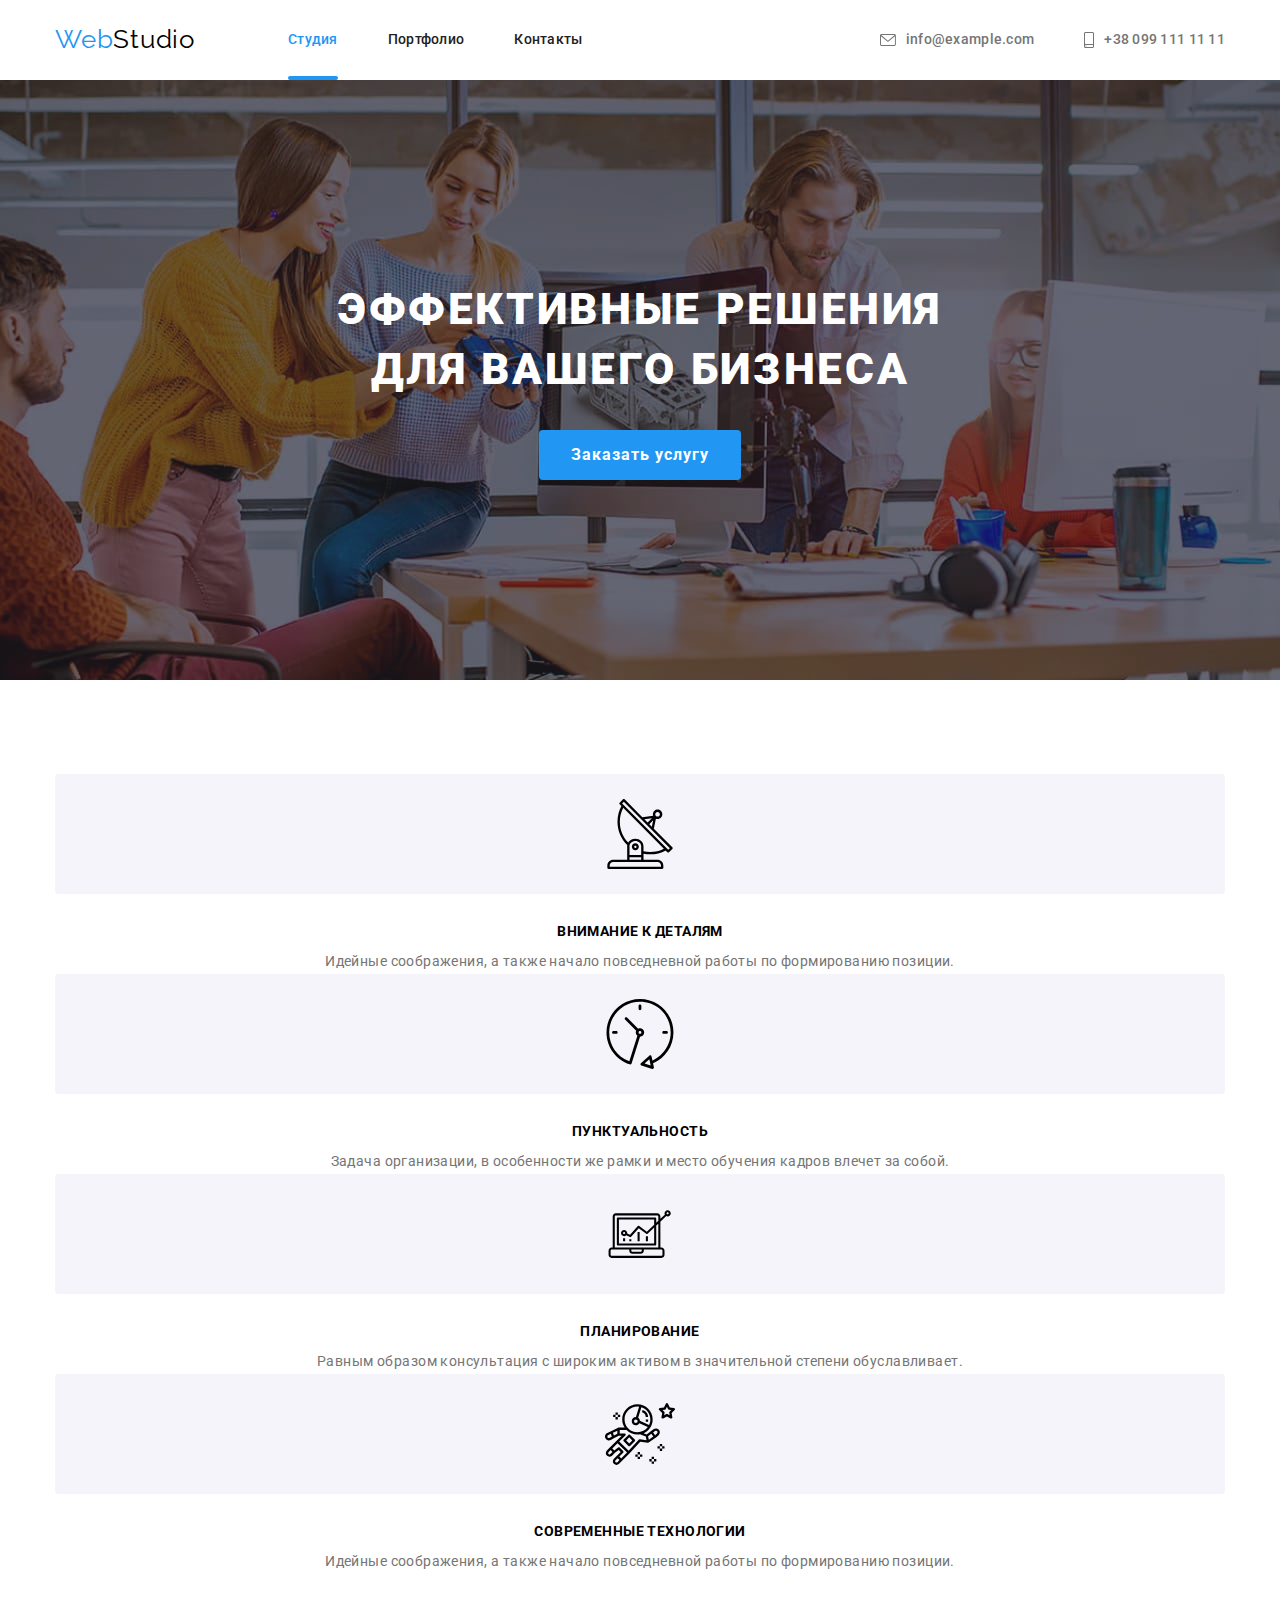
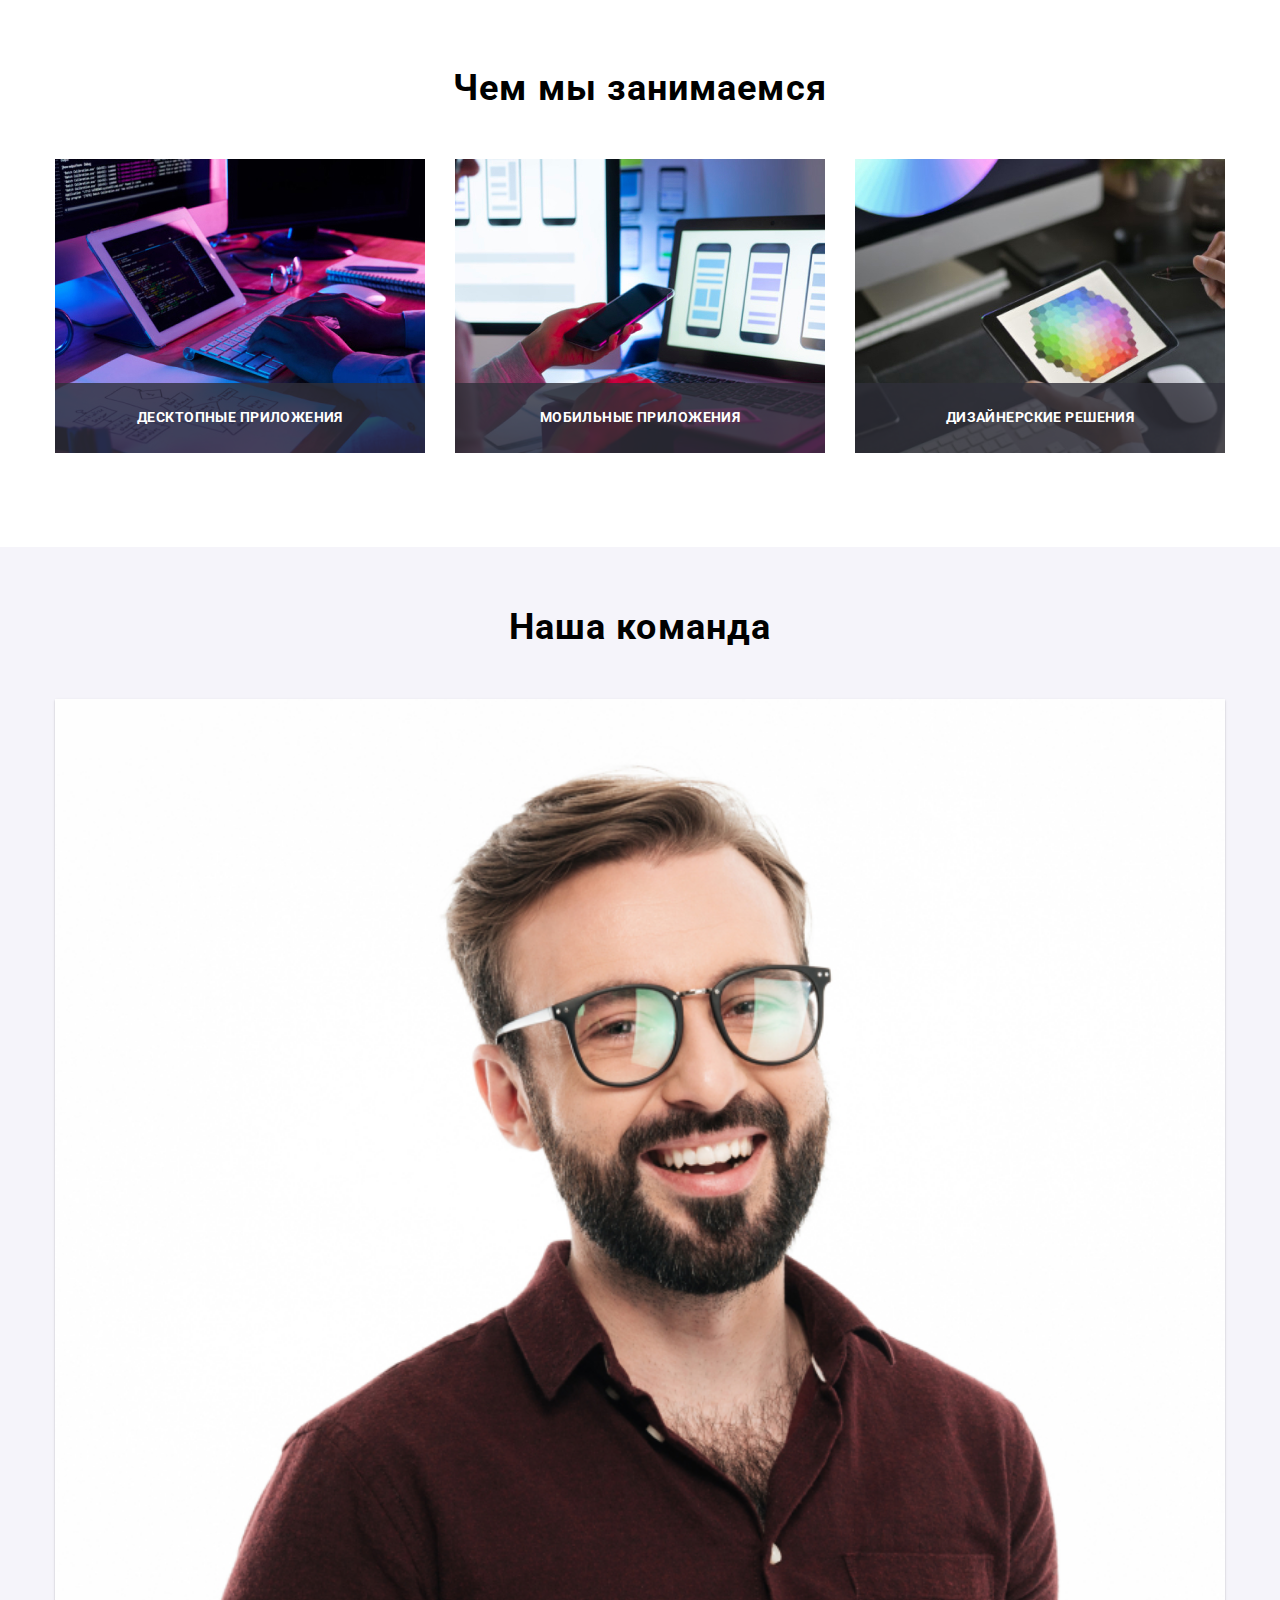
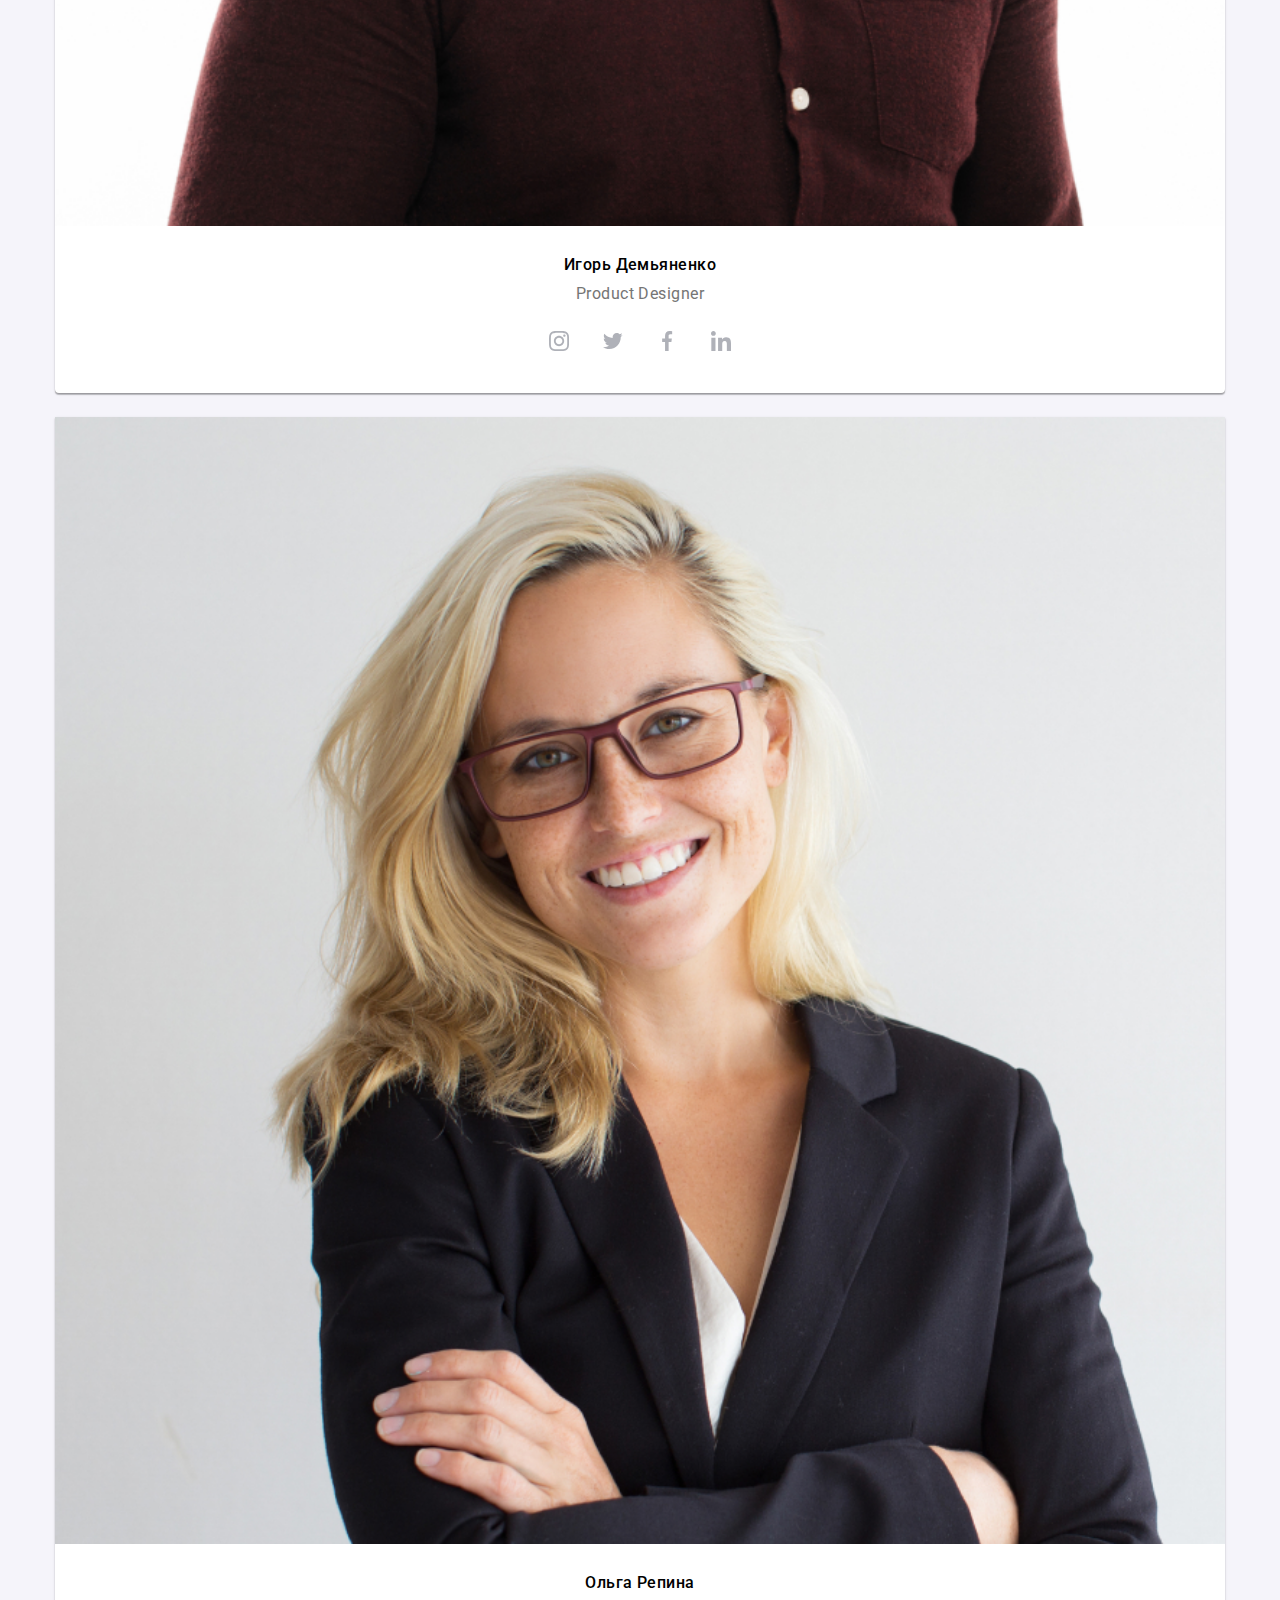
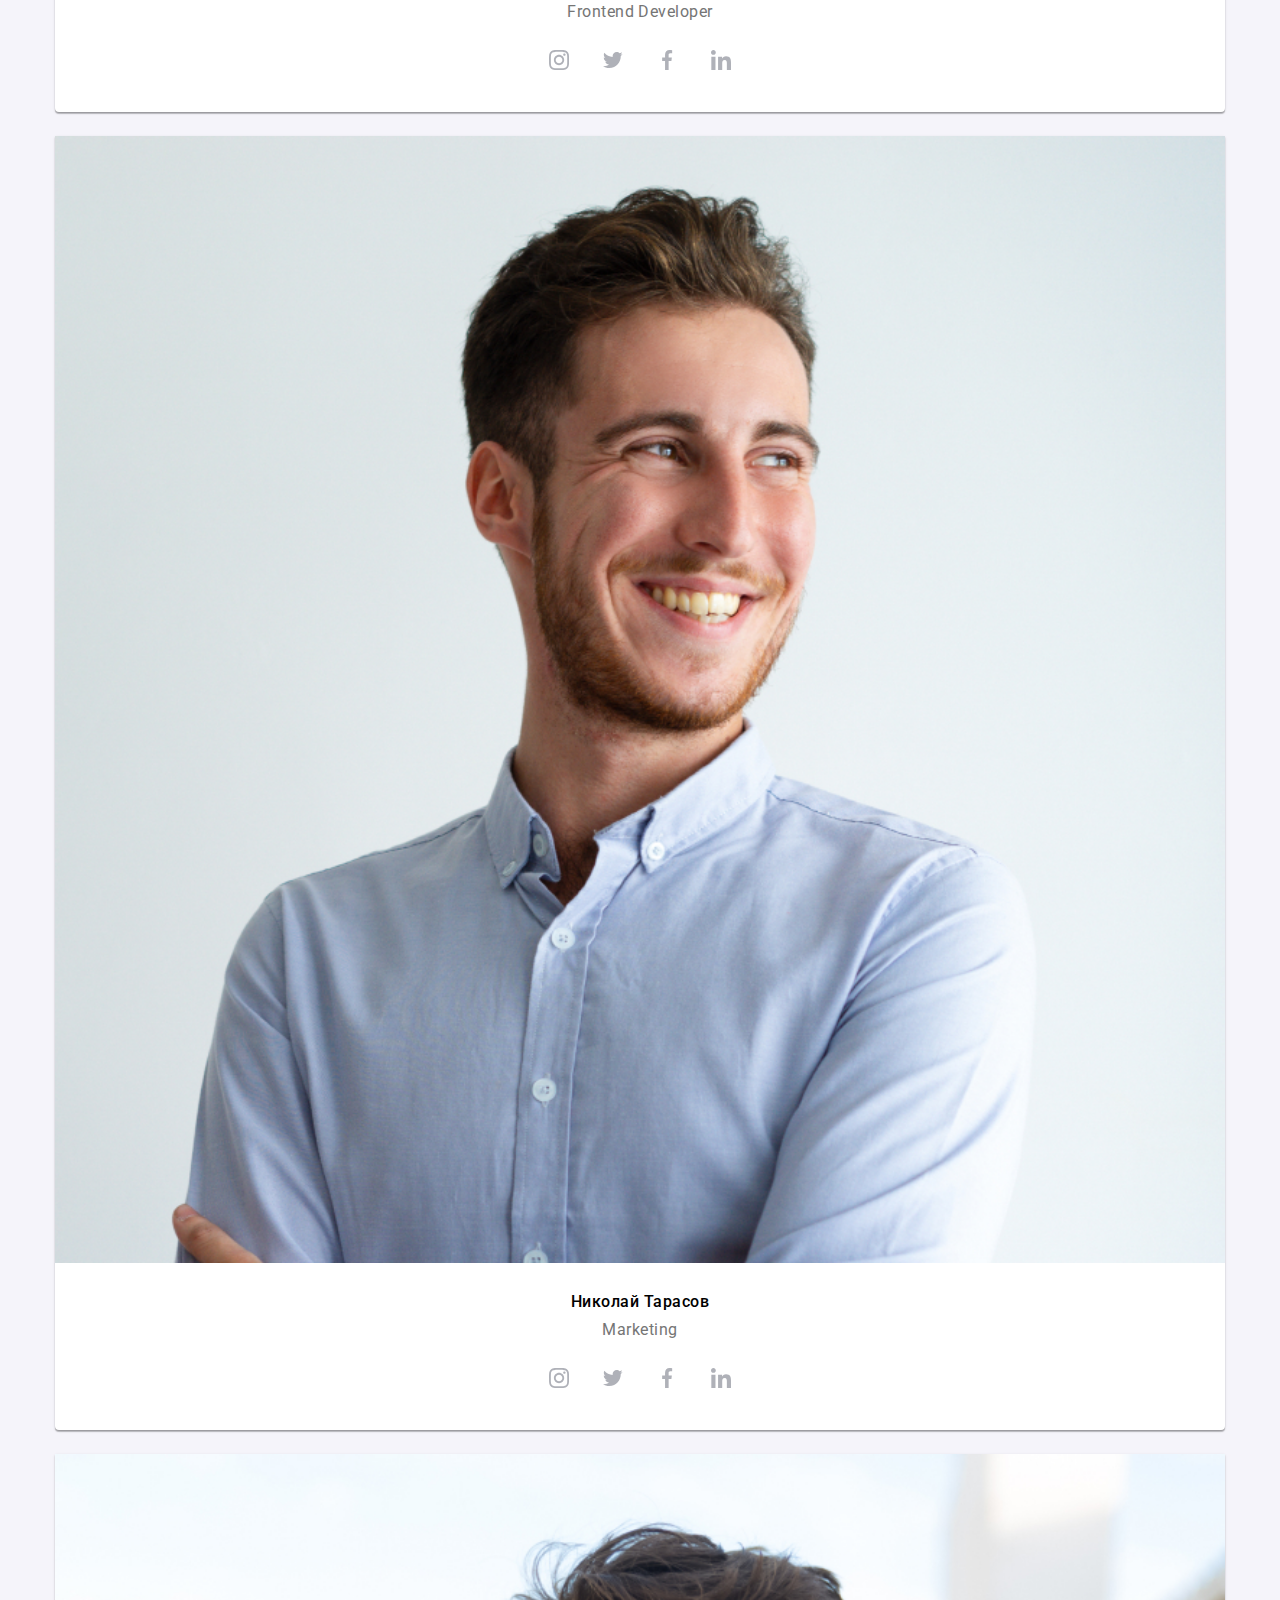
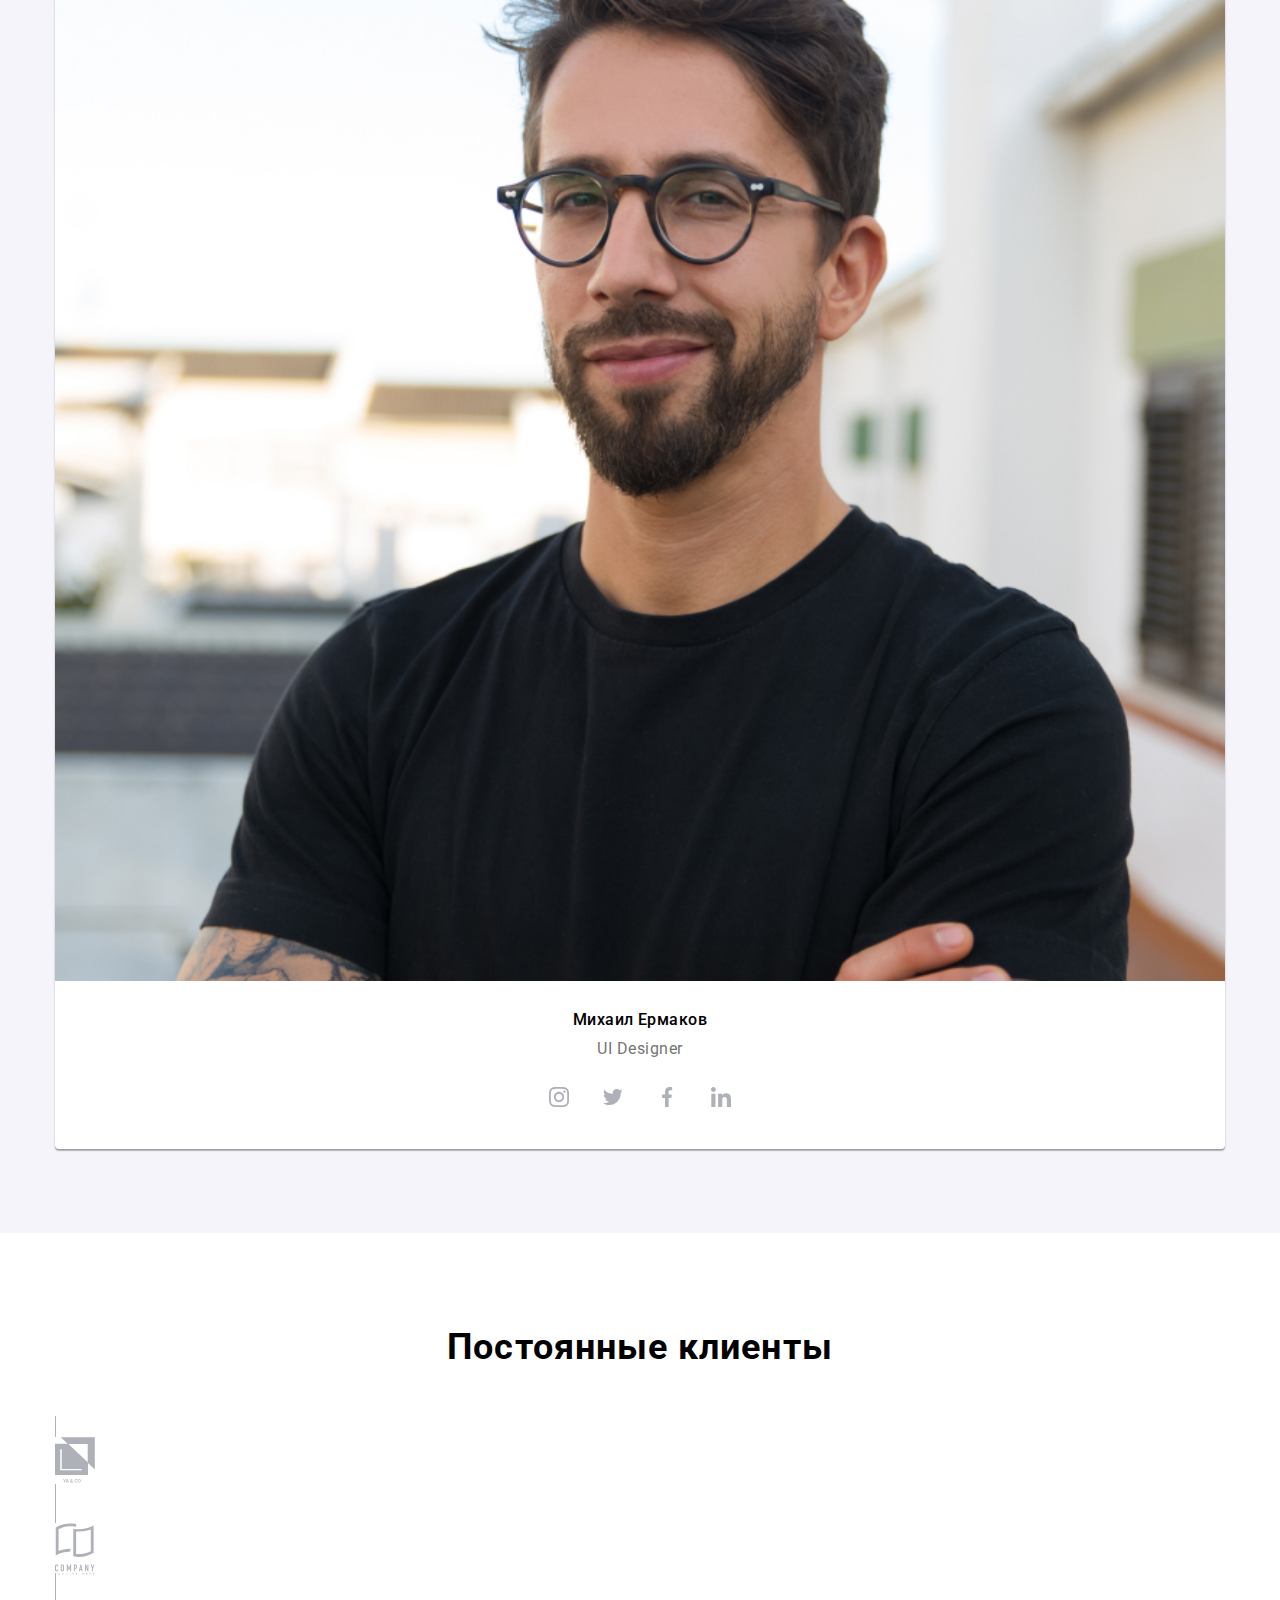
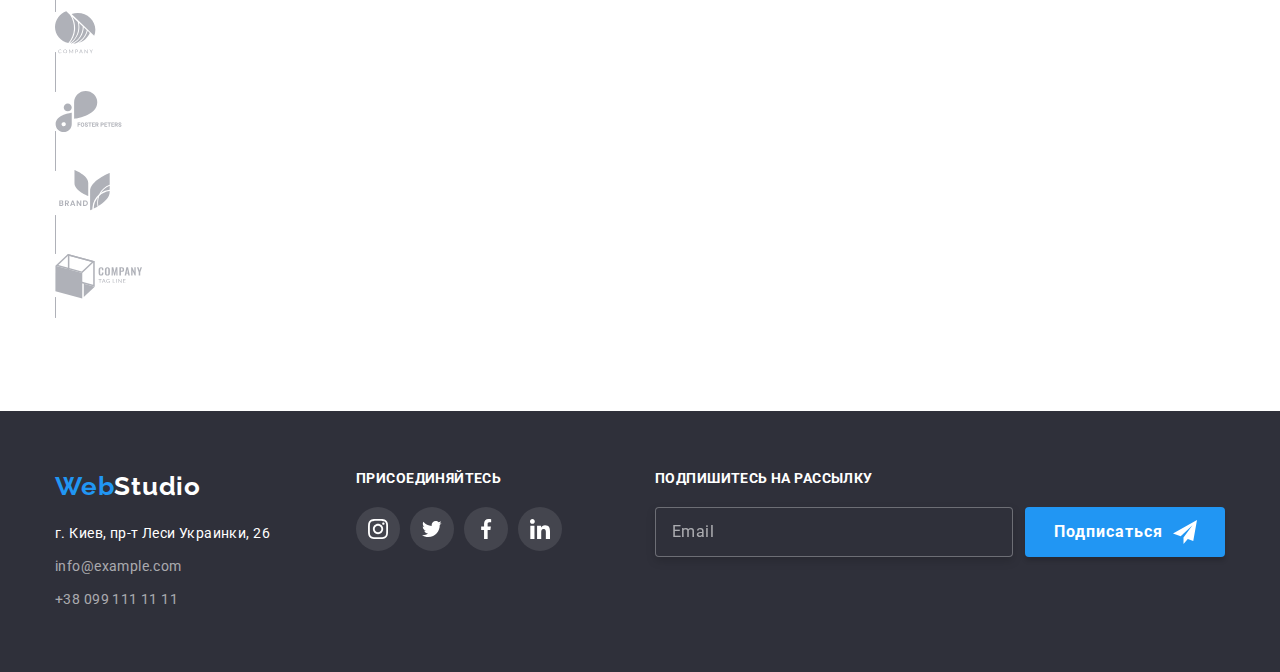
==== commit f0776800: "Зробив ще дві секції для mobile" ====
--- a/index.html
+++ b/index.html
@@ -59,7 +59,7 @@
         </ul>
         </nav>
 
-       <button class="header-buttom "  aria-expanded="false" data-menu-button>
+       <button class="header-buttom "  aria-expanded="false" data-menu-button >
            <svg class="header_menu-icon" aria-label="Переключатель мобильного меню">
                <use class="icon-cross" href="./images/svg/symbol-defs.svg#icon-menu-close"></use>
            </svg>
@@ -154,7 +154,7 @@
             <h2 class="section-title">Наша команда</h2>
             <ul class="list reset team-list">
                 <li class="team-list-item">
-                    <img src="./images/image-11.jpg" alt="Фото работника 1" width="270">
+                    <img src="./images/image-11.jpg" alt="Фото работника 1"  class="team-photo">
                     <h3 class="list-name">Игорь Демьяненко</h3>
                     <p class="section-text profession ">Product Designer</p>
                     <ul class="social-list reset">
@@ -189,7 +189,7 @@
                     </ul>
                 </li>
                 <li  class="team-list-item">
-                    <img src="./images/img-12.jpg" alt="Фото работника 2" width="270">
+                    <img src="./images/img-12.jpg" alt="Фото работника 2"  class="team-photo">
                     <h3 class="list-name">Ольга Репина</h3>
                     <p class="section-text profession">Frontend Developer</p>
                     <ul class="social-list reset">
@@ -224,7 +224,7 @@
                     </ul>
                 </li >
                 <li class="team-list-item">
-                    <img src="./images/img-13.jpg" alt="Фото работника 3" width="270">
+                    <img src="./images/img-13.jpg" alt="Фото работника 3"  class="team-photo">
                     <h3 class="list-name">Николай Тарасов</h3>
                     <p class="section-text profession">Marketing</p>
                     <ul class="social-list reset">
@@ -259,7 +259,7 @@
                     </ul>
                 </li>
                 <li  class="team-list-item">
-                    <img src="./images/img-14.jpg" alt="Фотка работника 4" width="270">
+                    <img src="./images/img-14.jpg" alt="Фотка работника 4" class="team-photo" >
                     <h3 class="list-name">Михаил Ермаков</h3>
                     <p class="section-text profession">UI Designer</p>
                     <ul class="social-list reset">
--- a/css/main.min.css
+++ b/css/main.min.css
@@ -1,2 +1,2 @@
-body{font-style:normal;font-family:Roboto, sans-serif}h1,h2,h3,h4,h5,h6,p{margin-bottom:0;margin-top:0}.reset{margin-top:0;margin-bottom:0;padding:0}.container{width:450px;padding-right:15px;padding-left:15px;margin-left:auto;margin-right:auto}@media screen and (min-width: 768px){.container{width:768px}}@media screen and (min-width: 1200px){.container{width:1200px}}.visually-hidden{position:absolute;clip:rect(0 0 0 0);width:1px;height:1px;margin:-1px}.list{list-style:none}.header-line{border-bottom:1px solid #ececec}.accent{color:#2196f3}.logo{margin:16px 0;color:#000;text-decoration:none;font-family:Raleway;font-size:24px;line-height:1.17;letter-spacing:0.03em}@media screen and (min-width: 768px){.logo{margin-right:88px}}@media screen and (min-width: 1200px){.logo{margin-right:93px;font-size:26px;line-height:1.2}}.main-nav{display:-webkit-box;display:-ms-flexbox;display:flex;-webkit-box-align:center;-ms-flex-align:center;align-items:center}.site-nav{display:none}@media screen and (min-width: 768px){.site-nav{display:-webkit-box;display:-ms-flexbox;display:flex}}@media screen and (min-width: 1200px){.site-nav{display:-webkit-box;display:-ms-flexbox;display:flex}}.site-nav{margin-top:0px;margin-bottom:0px}@media screen and (min-width: 768px){.site-nav-item:not(:last-child){margin-right:50px}}.site-nav-link,.auth-nav-link{font-weight:500;font-size:14px;line-height:1.14;letter-spacing:0.02em}.site-nav-link{position:relative;display:block;padding-top:32px;padding-bottom:32px;color:#212121;text-decoration:none;-webkit-transition:color 250ms cubic-bezier(0.4, 0, 0.2, 1);transition:color 250ms cubic-bezier(0.4, 0, 0.2, 1)}.site-nav-link:hover:after{opacity:1}.site-nav-link:hover{color:#2196f3}.site-nav-link:focus{color:#2196f3}.site-nav-link::after{content:'';position:absolute;bottom:0;left:0;width:100%;height:4px;border-radius:2px;background-color:#2196f3;opacity:0;-webkit-transition:opacity 250ms cubic-bezier(0.4, 0, 0.2, 1);transition:opacity 250ms cubic-bezier(0.4, 0, 0.2, 1)}.site-nav .current-link{color:#2196f3}.site-nav .current-link::after{opacity:1}.auth-nav{display:none}@media screen and (min-width: 768px){.auth-nav{display:block;margin-left:auto;margin-top:0px;margin-bottom:0px}}@media screen and (min-width: 1200px){.auth-nav{display:-webkit-box;display:-ms-flexbox;display:flex;margin-left:auto;margin-top:0px;margin-bottom:0px}}@media screen and (min-width: 768px){.auth-nav-item:not(:last-child){margin-bottom:10px}}@media screen and (min-width: 1200px){.auth-nav-item:not(:last-child){margin-right:50px;margin-bottom:0}}.auth-nav-link{display:-webkit-box;display:-ms-flexbox;display:flex;-webkit-box-align:center;-ms-flex-align:center;align-items:center;color:#757575;text-decoration:none;-webkit-transition:color 250ms cubic-bezier(0.4, 0, 0.2, 1);transition:color 250ms cubic-bezier(0.4, 0, 0.2, 1)}@media screen and (min-width: 768px){.auth-nav-link{padding:0}}@media screen and (min-width: 1200px){.auth-nav-link{padding-top:32px;padding-bottom:32px}}.auth-nav-link:hover{color:#2196f3}.auth-nav-link:focus{color:#2196f3}.header-icon{fill:currentColor;margin-right:8px;-webkit-transition:fill 250ms cubic-bezier(0.4, 0, 0.2, 1);transition:fill 250ms cubic-bezier(0.4, 0, 0.2, 1)}@media screen and (min-width: 1200px){.header-icon.icon-phone{width:10px;height:16px}}@media screen and (min-width: 1200px){.header-icon{margin-right:10px;width:16px;height:12px}}.header-icon:hover{fill:#2196f3}.header-icon:focus{fill:#2196f3}.header-buttom{margin:0;padding:0;background-color:transparent;border:none;cursor:pointer;color:#000;margin-left:auto}@media screen and (min-width: 768px){.header-buttom{display:none}}.header_menu-icon{fill:currentColor;width:24px;height:16px;position:absolute;top:28px;right:25px;-webkit-transition:fill 250ms cubic-bezier(0.4, 0, 0.2, 1);transition:fill 250ms cubic-bezier(0.4, 0, 0.2, 1)}.header-buttom:hover .header_menu-icon,.header-buttom:focus .header_menu-icon{fill:#2196f3}.menu-container{display:none}.menu-container.is-open{display:block}@media screen and (min-width: 768px){.menu-container.is-open{display:none}}@media screen and (max-width: 767px){.menu-container{position:absolute;top:0;left:0;width:100%;height:100%;padding-top:48px;padding-left:40px;padding-bottom:48px;background-color:#fff}}@media screen and (min-width: 768px){.menu-container{display:none}}.menu-nav{display:-webkit-box;display:-ms-flexbox;display:flex;-webkit-box-orient:vertical;-webkit-box-direction:normal;-ms-flex-direction:column;flex-direction:column}.menu-nav-item:not(:last-child){margin-bottom:32px}.menu-nav-link{color:#212121;font-weight:500;font-size:40px;line-height:1.18;text-align:center;letter-spacing:0.02em;text-decoration:none;-webkit-transition:color 250ms cubic-bezier(0.4, 0, 0.2, 1);transition:color 250ms cubic-bezier(0.4, 0, 0.2, 1)}.menu-nav-link:hover,.menu-nav-link:focus{color:#2196f3}.menu-list{margin-bottom:302px}.menu-contacts{margin-bottom:64px}.menu-contacts-item:not(:last-child){margin-bottom:32px}.menu-contacts-link{text-decoration:none;font-weight:500;font-size:34px;line-height:1.18;letter-spacing:0.02em;color:#2196f3}.menu-contacts-link--color{color:#757575}.social-menu{display:-webkit-box;display:-ms-flexbox;display:flex}.social-menu-item:not(:last-child){border-right:1px solid rgba(33,33,33,0.2)}.social-menu-link{font-weight:500;font-size:18px;line-height:1.22;letter-spacing:0.02em;text-decoration:none;color:#2196f3;margin:0 10px}.hero{background:#c4c4c4;text-align:center;margin-top:0;margin-bottom:0}.hero-title{color:#fff;font-weight:900;font-size:44px;line-height:1.36;letter-spacing:0.06em;text-transform:uppercase}.hero-buttom{border-radius:4px;min-width:200;padding:10px 32px;margin-top:30px;cursor:pointer;border:none;color:#fff;background-color:#2196f3;font-weight:700;font-size:16px;line-height:1.87;-webkit-box-align:center;-ms-flex-align:center;align-items:center;letter-spacing:0.06em}.hero-overlay{max-width:1600px;height:600px;margin:0 auto;padding-top:200px;background-size:cover;background-repeat:no-repeat;background-position:center;background-image:-webkit-gradient(linear, left top, right top, from(rgba(47,48,58,0.4)), to(rgba(47,48,58,0.4))),url(../images/hero.jpg.jpg);background-image:linear-gradient(to right, rgba(47,48,58,0.4), rgba(47,48,58,0.4)),url(../images/hero.jpg.jpg)}.heading-container{width:696px;margin:0 auto}.benefits-section{padding-top:94px;padding-bottom:94px}.list-title{font-size:14px;line-height:1.14;letter-spacing:0.03em;text-transform:uppercase}.list-description-item{width:270px;margin-right:30px}.list-description-item :last-child{margin-right:0}.list-description-item .list-title{padding-bottom:10px}.wrapper{width:auto;height:120px;border-radius:4px;margin-bottom:30px;background-color:#f5f4fa;padding:25px 100px}.wrapper-icon{width:70px;height:70px}.description{font-weight:400;font-size:14px;line-height:1.71;letter-spacing:0.03em}.photo-list-item{width:370px;margin-right:30px}.photo-list-item:last-child{margin-right:0}.work-section{padding-bottom:94px}.img-wrap{position:relative}.explanation{position:absolute;bottom:0px;-webkit-transform:translateY(0px);transform:translateY(0px);width:370px;background-color:rgba(47,48,58,0.8);text-align:center;height:70px;padding:27px 0px;font-weight:700;font-size:14px;line-height:1.14;letter-spacing:0.03em;text-transform:uppercase;color:#ffffff}.section-text{color:#757575}.section-title{font-weight:700;font-size:36px;line-height:1.16;text-align:center;letter-spacing:0.03em;margin-bottom:50px}.team-section{background:#f5f4fa;padding-top:94px;padding-bottom:94px}.list-name{font-weight:500;font-size:16px;line-height:1.18;text-align:center;letter-spacing:0.03em}.profession{font-weight:400;font-size:16px;line-height:1.18;text-align:center;letter-spacing:0.03em}.team-list-item{margin-right:30px;width:270px;background:#ffffff;-webkit-box-shadow:0px 1px 3px rgba(0,0,0,0.12),0px 1px 1px rgba(0,0,0,0.14),0px 2px 1px rgba(0,0,0,0.2);box-shadow:0px 1px 3px rgba(0,0,0,0.12),0px 1px 1px rgba(0,0,0,0.14),0px 2px 1px rgba(0,0,0,0.2);border-radius:0px 0px 4px 4px}.team-list-item:last-child{margin-right:0}.team-list-item .list-name{padding-bottom:10px;padding-top:30px}.team-list-item .profession{margin-bottom:16px}.social-list{display:-webkit-box;display:-ms-flexbox;display:flex;-webkit-box-pack:center;-ms-flex-pack:center;justify-content:center;list-style:none;margin-bottom:30px}.social-link{display:-webkit-inline-box;display:-ms-inline-flexbox;display:inline-flex;-webkit-box-align:center;-ms-flex-align:center;align-items:center;-webkit-box-pack:center;-ms-flex-pack:center;justify-content:center;background-color:#fff;border-radius:50%;color:#afb1b8;width:44px;height:44px;-webkit-transition:color 250ms cubic-bezier(0.4, 0, 0.2, 1),background-color 250ms cubic-bezier(0.4, 0, 0.2, 1);transition:color 250ms cubic-bezier(0.4, 0, 0.2, 1),background-color 250ms cubic-bezier(0.4, 0, 0.2, 1)}.social-link:hover,.social-link:focus{background-color:#2196f3;color:#fff}.social-item:not(:last-child){margin-right:10px}.social-icon{width:20px;height:20px;fill:currentColor}.clients-section{padding-top:94px;padding-bottom:94px}.clients-link{-webkit-box-align:center;-ms-flex-align:center;align-items:center;border:1px solid #afb1b8;border-radius:4px;width:170px;height:90px;color:#afb1b8;-webkit-transition:color 250ms cubic-bezier(0.4, 0, 0.2, 1),border 250ms cubic-bezier(0.4, 0, 0.2, 1),border-radius 250ms cubic-bezier(0.4, 0, 0.2, 1);transition:color 250ms cubic-bezier(0.4, 0, 0.2, 1),border 250ms cubic-bezier(0.4, 0, 0.2, 1),border-radius 250ms cubic-bezier(0.4, 0, 0.2, 1)}.clients-link:hover,.clients-link:focus{color:#2196f3;border:1px solid #2196f3;border-radius:4px}.clients-icon{display:-webkit-box;display:-ms-flexbox;display:flex;fill:currentColor}.backdrop{position:fixed;top:0;left:0;width:100%;height:100%;background-color:rgba(0,0,0,0.2);opacity:1;-webkit-transition:opacity 250ms cubic-bezier(0.4, 0, 0.2, 1);transition:opacity 250ms cubic-bezier(0.4, 0, 0.2, 1)}.backdrop.is-hidden{opacity:0;pointer-events:none;visibility:hidden}.backdrop.is-hidden .modal{-webkit-transform:translate(-50%, -50%) scale(1.1);transform:translate(-50%, -50%) scale(1.1)}.modal{position:absolute;top:50%;left:50%;height:581px;width:528px;padding:15px;background-color:#fff;-webkit-transform:translate(-50%, -50%) scale(1);transform:translate(-50%, -50%) scale(1);-webkit-transition:-webkit-transform 250ms cubic-bezier(0.4, 0, 0.2, 1);transition:-webkit-transform 250ms cubic-bezier(0.4, 0, 0.2, 1);transition:transform 250ms cubic-bezier(0.4, 0, 0.2, 1);transition:transform 250ms cubic-bezier(0.4, 0, 0.2, 1), -webkit-transform 250ms cubic-bezier(0.4, 0, 0.2, 1)}.modal-buttom{position:absolute;top:8px;right:8px;width:30px;height:30px;display:-webkit-box;display:-ms-flexbox;display:flex;-webkit-box-pack:center;-ms-flex-pack:center;justify-content:center;-webkit-box-align:center;-ms-flex-align:center;align-items:center;border:1px solid rgba(0,0,0,0.1);border-radius:50%;background-color:#ffffff;cursor:pointer}.modal-icon{width:18px;height:18px;fill:#000000;-webkit-transition:fill 250ms cubic-bezier(0.4, 0, 0.2, 1);transition:fill 250ms cubic-bezier(0.4, 0, 0.2, 1)}.modal-buttom:hover .modal-icon,.modal-buttom:focus .modal-icon{fill:#2196f3}.modal-header{margin-top:40px;margin-bottom:12px;font-weight:700;font-size:20px;line-height:1.15;text-align:center;letter-spacing:0.03em}.field{margin:auto;margin-bottom:10px;width:448px}.field .icon{position:absolute;top:50%;left:12px;-webkit-transform:translateY(-50%);transform:translateY(-50%);height:18px;width:18px;fill:#212121;-webkit-transition:fill 250ms cubic-bezier(0.4, 0, 0.2, 1);transition:fill 250ms cubic-bezier(0.4, 0, 0.2, 1)}.input{width:100%;height:40px;border:1px solid rgba(33,33,33,0.2);border-radius:4px;-webkit-transition:border 250ms cubic-bezier(0.4, 0, 0.2, 1);transition:border 250ms cubic-bezier(0.4, 0, 0.2, 1)}.input:focus{outline:none;border:1px solid #2196f3}.username .input,.username .input,.username .email .input{padding-left:42px}.label{display:inline-block;margin-bottom:4px;font-weight:400;font-size:12px;line-height:1.16;letter-spacing:0.01em;color:#757575}.label-checkbox{font-weight:400;font-size:14px;line-height:1.71;letter-spacing:0.03em;color:#757575}.form-buttom{display:-webkit-box;display:-ms-flexbox;display:flex;padding:10px 55px;margin:auto;background-color:#2196f3;color:#fff;font-weight:700;font-size:16px;line-height:1.87;letter-spacing:0.06em;border:none;-webkit-box-shadow:0px 4px 4px rgba(0,0,0,0.15);box-shadow:0px 4px 4px rgba(0,0,0,0.15);border-radius:4px;cursor:pointer;-webkit-transition:background-color 250ms cubic-bezier(0.4, 0, 0.2, 1);transition:background-color 250ms cubic-bezier(0.4, 0, 0.2, 1)}.form-buttom:hover,.form-buttom:focus{background-color:#188ce8}.checkbox{margin-bottom:32px}.comment-container{margin-bottom:18px}.input-comment{resize:none;height:120px;width:100%;padding:12px 16px}.input-comment::-webkit-input-placeholder{font-weight:normal;font-size:14px;line-height:1.14;letter-spacing:0.01em;color:rgba(117,117,117,0.5)}.input-comment:-ms-input-placeholder{font-weight:normal;font-size:14px;line-height:1.14;letter-spacing:0.01em;color:rgba(117,117,117,0.5)}.input-comment::-ms-input-placeholder{font-weight:normal;font-size:14px;line-height:1.14;letter-spacing:0.01em;color:rgba(117,117,117,0.5)}.input-comment::placeholder{font-weight:normal;font-size:14px;line-height:1.14;letter-spacing:0.01em;color:rgba(117,117,117,0.5)}.checkbox-link{color:#2196f3}.icon-container{position:relative}.input:focus+.icon{fill:#2196f3}.checkbox-label{display:-webkit-box;display:-ms-flexbox;display:flex;-webkit-box-align:center;-ms-flex-align:center;align-items:center}.checkbox-icon{display:inline-block;width:16px;height:15px;border:2px solid #212121;border-radius:2px;margin-right:8px;margin-left:12px;-webkit-transition:background-color 250ms cubic-bezier(0.4, 0, 0.2, 1);transition:background-color 250ms cubic-bezier(0.4, 0, 0.2, 1)}.old-checkbox:checked+.checkbox-icon{background-color:#2196f3;background-image:url(../images/svg/check.svg);background-size:contain;background-origin:border-box;border:2px solid #2196f3}img{display:block;height:auto;max-width:100%}.main-content{padding-top:94px;padding-bottom:94px}.buttom-nav{display:-webkit-box;display:-ms-flexbox;display:flex;-webkit-box-pack:center;-ms-flex-pack:center;justify-content:center;margin-bottom:50px}.buttom-nav-item:not(:last-child){margin-right:8px}.list-buttom{border-radius:4px;cursor:pointer;padding:6px 22px;border:none;color:#000;background:#f5f4fa;font-weight:500;font-size:16px;line-height:1.62;text-align:center;letter-spacing:0.03em;-webkit-transition:background-color 250ms cubic-bezier(0.4, 0, 0.2, 1),color 250ms cubic-bezier(0.4, 0, 0.2, 1),-webkit-box-shadow 250ms cubic-bezier(0.4, 0, 0.2, 1);transition:background-color 250ms cubic-bezier(0.4, 0, 0.2, 1),color 250ms cubic-bezier(0.4, 0, 0.2, 1),-webkit-box-shadow 250ms cubic-bezier(0.4, 0, 0.2, 1);transition:background-color 250ms cubic-bezier(0.4, 0, 0.2, 1),color 250ms cubic-bezier(0.4, 0, 0.2, 1),box-shadow 250ms cubic-bezier(0.4, 0, 0.2, 1);transition:background-color 250ms cubic-bezier(0.4, 0, 0.2, 1),color 250ms cubic-bezier(0.4, 0, 0.2, 1),box-shadow 250ms cubic-bezier(0.4, 0, 0.2, 1),-webkit-box-shadow 250ms cubic-bezier(0.4, 0, 0.2, 1)}.list-buttom:hover,.list-buttom:focus{background-color:#2196f3;color:#fff;-webkit-box-shadow:0px 3px 1px rgba(0,0,0,0.1),0px 1px 2px rgba(0,0,0,0.08),0px 2px 2px rgba(0,0,0,0.12);box-shadow:0px 3px 1px rgba(0,0,0,0.1),0px 1px 2px rgba(0,0,0,0.08),0px 2px 2px rgba(0,0,0,0.12)}.example-list{display:-webkit-box;display:-ms-flexbox;display:flex;-ms-flex-wrap:wrap;flex-wrap:wrap}.example-item{background:#ffffff;width:370px;margin-right:30px;margin-bottom:30px;cursor:pointer}.example-item:nth-child(3n){margin-right:0}.example-item:nth-last-child(-n+3){margin-bottom:0}.example-link{display:block;text-decoration:none;-webkit-transition:-webkit-box-shadow 250ms cubic-bezier(0.4, 0, 0.2, 1);transition:-webkit-box-shadow 250ms cubic-bezier(0.4, 0, 0.2, 1);transition:box-shadow 250ms cubic-bezier(0.4, 0, 0.2, 1);transition:box-shadow 250ms cubic-bezier(0.4, 0, 0.2, 1), -webkit-box-shadow 250ms cubic-bezier(0.4, 0, 0.2, 1)}.example-link:hover,.example-link:focus{-webkit-box-shadow:0px 1px 1px rgba(0,0,0,0.12),0px 4px 4px rgba(0,0,0,0.06),1px 4px 6px rgba(0,0,0,0.16);box-shadow:0px 1px 1px rgba(0,0,0,0.12),0px 4px 4px rgba(0,0,0,0.06),1px 4px 6px rgba(0,0,0,0.16)}.example-wrap{position:relative;width:370px;height:294px;overflow:hidden}.overlay-text{position:absolute;width:100%;height:100%;bottom:0px;left:0;-webkit-transform:translateY(100%);transform:translateY(100%);font-weight:normal;font-size:18px;line-height:1.56;letter-spacing:0.03em;color:#ffffff;padding:63px 24px;background-color:rgba(33,150,243,0.9);-webkit-transition:-webkit-transform 250ms cubic-bezier(0.4, 0, 0.2, 1);transition:-webkit-transform 250ms cubic-bezier(0.4, 0, 0.2, 1);transition:transform 250ms cubic-bezier(0.4, 0, 0.2, 1);transition:transform 250ms cubic-bezier(0.4, 0, 0.2, 1), -webkit-transform 250ms cubic-bezier(0.4, 0, 0.2, 1)}.example-link:hover .overlay-text,.example-link:focus .overlay-text{-webkit-transform:translateY(0%);transform:translateY(0%)}.card-content{padding:20px 24px;border-width:1px;border-right-style:solid;border-right-color:#eeeeee;border-left-style:solid;border-left-color:#eeeeee;border-bottom-style:solid;border-bottom-color:#eeeeee}.example-title{color:#212121;font-weight:700;font-size:18px;line-height:2;letter-spacing:0.06em}.list-kind{color:#757575;font-weight:400;font-size:16px;line-height:1.87;letter-spacing:0.03em}.footer{background-color:#2f303a;padding-top:60px;padding-bottom:60px}.footer-logo{color:#fff;text-decoration:none;font-family:Raleway;font-weight:700;font-size:26px;line-height:1.19;letter-spacing:0.03em}.address{padding-top:20px;padding-bottom:9px;color:#fff;font-weight:400;font-size:14px;line-height:1.71;letter-spacing:0.03em;font-style:normal}.link-mail{margin-bottom:9px}.contacts-link{color:rgba(255,255,255,0.6);text-decoration:none;font-weight:400;font-size:14px;line-height:1.71;letter-spacing:0.03em;-webkit-transition:color 250ms cubic-bezier(0.4, 0, 0.2, 1);transition:color 250ms cubic-bezier(0.4, 0, 0.2, 1)}.contacts-link:hover,.contacts-link:focus{color:#2196f3}.footer-wrap{display:-webkit-box;display:-ms-flexbox;display:flex}.footer-contacts{margin-right:70px;width:231px}.footer-social-name{display:block;margin-bottom:20px;font-weight:700;font-size:14px;line-height:1.14;letter-spacing:0.03em;text-transform:uppercase;color:#ffffff}.social-footer{display:-webkit-box;display:-ms-flexbox;display:flex;-webkit-box-pack:center;-ms-flex-pack:center;justify-content:center;list-style:none}.footer-social-link{display:-webkit-inline-box;display:-ms-inline-flexbox;display:inline-flex;-webkit-box-align:center;-ms-flex-align:center;align-items:center;-webkit-box-pack:center;-ms-flex-pack:center;justify-content:center;background-color:rgba(255,255,255,0.1);border-radius:50%;width:44px;height:44px;-webkit-transition:background-color 250ms cubic-bezier(0.4, 0, 0.2, 1),fill 250ms cubic-bezier(0.4, 0, 0.2, 1);transition:background-color 250ms cubic-bezier(0.4, 0, 0.2, 1),fill 250ms cubic-bezier(0.4, 0, 0.2, 1)}.footer-social-link:hover,.footer-social-link:focus{background-color:#2196f3;fill:#fff}.footer-social-item:not(:last-child){margin-right:10px}.footer-social-icon{width:20px;height:20px;fill:#fff}.footer-form{margin-left:93px;width:570px}.footer-form .footer-buttom{position:relative;padding-top:10px;padding-bottom:10px;padding-left:29px;padding-right:62px;margin-left:12px;background-color:#2196f3;border:none;cursor:pointer;-webkit-box-shadow:0px 4px 4px rgba(0,0,0,0.15);box-shadow:0px 4px 4px rgba(0,0,0,0.15);border-radius:4px;font-weight:700;font-size:16px;line-height:1.87;display:-webkit-box;display:-ms-flexbox;display:flex;-webkit-box-align:center;-ms-flex-align:center;align-items:center;text-align:center;letter-spacing:0.06em;color:#ffffff}.form-logo{margin-bottom:20px;font-weight:700;font-size:14px;line-height:1.14;letter-spacing:0.03em;text-transform:uppercase;color:#ffffff}.footer-buttom .icon{position:absolute;width:24px;height:24px;right:28px}.flex-input{display:-webkit-box;display:-ms-flexbox;display:flex}.footer-input{width:358px;padding-left:16px;background-color:#2f303a;border:1px solid rgba(255,255,255,0.3);-webkit-filter:drop-shadow(0px 4px 4px rgba(0,0,0,0.15));filter:drop-shadow(0px 4px 4px rgba(0,0,0,0.15));border-radius:4px;color:#fff}.footer-input::-webkit-input-placeholder{font-weight:400;font-size:16px;line-height:1.25;display:-webkit-box;display:flex;-webkit-box-align:center;align-items:center;letter-spacing:0.03em;color:rgba(255,255,255,0.6)}.footer-input:-ms-input-placeholder{font-weight:400;font-size:16px;line-height:1.25;display:-ms-flexbox;display:flex;-ms-flex-align:center;align-items:center;letter-spacing:0.03em;color:rgba(255,255,255,0.6)}.footer-input::-ms-input-placeholder{font-weight:400;font-size:16px;line-height:1.25;display:-ms-flexbox;display:flex;-ms-flex-align:center;align-items:center;letter-spacing:0.03em;color:rgba(255,255,255,0.6)}.footer-input::placeholder{font-weight:400;font-size:16px;line-height:1.25;display:-webkit-box;display:-ms-flexbox;display:flex;-webkit-box-align:center;-ms-flex-align:center;align-items:center;letter-spacing:0.03em;color:rgba(255,255,255,0.6)}
+body{font-style:normal;font-family:Roboto, sans-serif}h1,h2,h3,h4,h5,h6,p{margin-bottom:0;margin-top:0}.reset{margin-top:0;margin-bottom:0;padding:0}.container{width:450px;padding-right:15px;padding-left:15px;margin-left:auto;margin-right:auto}@media screen and (min-width: 768px){.container{width:768px}}@media screen and (min-width: 1200px){.container{width:1200px}}.visually-hidden{position:absolute;clip:rect(0 0 0 0);width:1px;height:1px;margin:-1px}.list{list-style:none}.header-line{border-bottom:1px solid #ececec}.accent{color:#2196f3}.logo{margin:16px 0;color:#000;text-decoration:none;font-family:Raleway;font-size:24px;line-height:1.17;letter-spacing:0.03em}@media screen and (min-width: 768px){.logo{margin-right:88px}}@media screen and (min-width: 1200px){.logo{margin-right:93px;font-size:26px;line-height:1.2}}.main-nav{display:-webkit-box;display:-ms-flexbox;display:flex;-webkit-box-align:center;-ms-flex-align:center;align-items:center}.site-nav{display:none}@media screen and (min-width: 768px){.site-nav{display:-webkit-box;display:-ms-flexbox;display:flex}}@media screen and (min-width: 1200px){.site-nav{display:-webkit-box;display:-ms-flexbox;display:flex}}.site-nav{margin-top:0px;margin-bottom:0px}@media screen and (min-width: 768px){.site-nav-item:not(:last-child){margin-right:50px}}.site-nav-link,.auth-nav-link{font-weight:500;font-size:14px;line-height:1.14;letter-spacing:0.02em}.site-nav-link{position:relative;display:block;padding-top:32px;padding-bottom:32px;color:#212121;text-decoration:none;-webkit-transition:color 250ms cubic-bezier(0.4, 0, 0.2, 1);transition:color 250ms cubic-bezier(0.4, 0, 0.2, 1)}.site-nav-link:hover:after{opacity:1}.site-nav-link:hover{color:#2196f3}.site-nav-link:focus{color:#2196f3}.site-nav-link::after{content:'';position:absolute;bottom:0;left:0;width:100%;height:4px;border-radius:2px;background-color:#2196f3;opacity:0;-webkit-transition:opacity 250ms cubic-bezier(0.4, 0, 0.2, 1);transition:opacity 250ms cubic-bezier(0.4, 0, 0.2, 1)}.site-nav .current-link{color:#2196f3}.site-nav .current-link::after{opacity:1}.auth-nav{display:none}@media screen and (min-width: 768px){.auth-nav{display:block;margin-left:auto;margin-top:0px;margin-bottom:0px}}@media screen and (min-width: 1200px){.auth-nav{display:-webkit-box;display:-ms-flexbox;display:flex;margin-left:auto;margin-top:0px;margin-bottom:0px}}@media screen and (min-width: 768px){.auth-nav-item:not(:last-child){margin-bottom:10px}}@media screen and (min-width: 1200px){.auth-nav-item:not(:last-child){margin-right:50px;margin-bottom:0}}.auth-nav-link{display:-webkit-box;display:-ms-flexbox;display:flex;-webkit-box-align:center;-ms-flex-align:center;align-items:center;color:#757575;text-decoration:none;-webkit-transition:color 250ms cubic-bezier(0.4, 0, 0.2, 1);transition:color 250ms cubic-bezier(0.4, 0, 0.2, 1)}@media screen and (min-width: 768px){.auth-nav-link{padding:0}}@media screen and (min-width: 1200px){.auth-nav-link{padding-top:32px;padding-bottom:32px}}.auth-nav-link:hover{color:#2196f3}.auth-nav-link:focus{color:#2196f3}.header-icon{fill:currentColor;margin-right:8px;-webkit-transition:fill 250ms cubic-bezier(0.4, 0, 0.2, 1);transition:fill 250ms cubic-bezier(0.4, 0, 0.2, 1)}@media screen and (min-width: 1200px){.header-icon.icon-phone{width:10px;height:16px}}@media screen and (min-width: 1200px){.header-icon{margin-right:10px;width:16px;height:12px}}.header-icon:hover{fill:#2196f3}.header-icon:focus{fill:#2196f3}.header-buttom{width:40px;height:40px;margin:0;padding:0;background-color:transparent;border:none;cursor:pointer;color:#000;margin-left:auto}@media screen and (min-width: 768px){.header-buttom{display:none}}.header_menu-icon{fill:currentColor;width:24px;height:16px;position:absolute;top:28px;right:25px;-webkit-transition:fill 250ms cubic-bezier(0.4, 0, 0.2, 1);transition:fill 250ms cubic-bezier(0.4, 0, 0.2, 1)}.header-buttom:hover .header_menu-icon,.header-buttom:focus .header_menu-icon{fill:#2196f3}.menu-container{display:none}.menu-container.is-open{display:block}@media screen and (min-width: 768px){.menu-container.is-open{display:none}}@media screen and (max-width: 767px){.menu-container{position:absolute;top:0;left:0;width:100%;height:100%;padding-top:48px;padding-left:40px;padding-bottom:48px;background-color:#fff}}@media screen and (min-width: 768px){.menu-container{display:none}}.menu-nav{display:-webkit-box;display:-ms-flexbox;display:flex;-webkit-box-orient:vertical;-webkit-box-direction:normal;-ms-flex-direction:column;flex-direction:column}.menu-nav-item:not(:last-child){margin-bottom:32px}.menu-nav-link{color:#212121;font-weight:500;font-size:40px;line-height:1.18;text-align:center;letter-spacing:0.02em;text-decoration:none;-webkit-transition:color 250ms cubic-bezier(0.4, 0, 0.2, 1);transition:color 250ms cubic-bezier(0.4, 0, 0.2, 1)}.menu-nav-link:hover,.menu-nav-link:focus{color:#2196f3}.menu-list{margin-bottom:302px}.menu-contacts{margin-bottom:64px}.menu-contacts-item:not(:last-child){margin-bottom:32px}.menu-contacts-link{text-decoration:none;font-weight:500;font-size:34px;line-height:1.18;letter-spacing:0.02em;color:#2196f3}.menu-contacts-link--color{color:#757575}.social-menu{display:-webkit-box;display:-ms-flexbox;display:flex}.social-menu-item:not(:last-child){border-right:1px solid rgba(33,33,33,0.2)}.social-menu-link{font-weight:500;font-size:18px;line-height:1.22;letter-spacing:0.02em;text-decoration:none;color:#2196f3;margin:0 10px}.hero{background:#c4c4c4;text-align:center;margin-top:0;margin-bottom:0}.hero-title{color:#fff;font-weight:900;font-size:44px;line-height:1.36;letter-spacing:0.06em;text-transform:uppercase}.hero-buttom{border-radius:4px;min-width:200;padding:10px 32px;margin-top:30px;cursor:pointer;border:none;color:#fff;background-color:#2196f3;font-weight:700;font-size:16px;line-height:1.87;-webkit-box-align:center;-ms-flex-align:center;align-items:center;letter-spacing:0.06em}.hero-overlay{max-width:1600px;height:600px;margin:0 auto;padding-top:200px;background-size:cover;background-repeat:no-repeat;background-position:center;background-image:-webkit-gradient(linear, left top, right top, from(rgba(47,48,58,0.4)), to(rgba(47,48,58,0.4))),url(../images/hero.jpg.jpg);background-image:linear-gradient(to right, rgba(47,48,58,0.4), rgba(47,48,58,0.4)),url(../images/hero.jpg.jpg)}.heading-container{width:696px;margin:0 auto}.benefits-section{padding-top:94px;padding-bottom:94px}.list-title{font-size:14px;line-height:1.14;letter-spacing:0.03em;text-transform:uppercase}.list-description-item{width:100%;text-align:center}.list-description-item .list-title{padding-bottom:10px}.wrapper{width:auto;height:120px;border-radius:4px;margin-bottom:30px;background-color:#f5f4fa;padding:25px 0;text-align:center}.wrapper-icon{width:70px;height:70px}.description{font-weight:400;font-size:14px;line-height:1.71;letter-spacing:0.03em}.photo-list{display:-webkit-box;display:-ms-flexbox;display:flex}.photo-list-item{width:370px;margin-right:30px}.photo-list-item:last-child{margin-right:0}.work-section{display:none;padding-bottom:94px}@media screen and (min-width: 1200px){.work-section{display:block}}.img-wrap{position:relative}.explanation{position:absolute;bottom:0px;-webkit-transform:translateY(0px);transform:translateY(0px);width:370px;background-color:rgba(47,48,58,0.8);text-align:center;height:70px;padding:27px 0px;font-weight:700;font-size:14px;line-height:1.14;letter-spacing:0.03em;text-transform:uppercase;color:#ffffff}.section-text{color:#757575}.section-title{font-weight:700;font-size:36px;line-height:1.16;text-align:center;letter-spacing:0.03em;margin-bottom:30px}@media screen and (min-width: 1200px){.section-title{margin-bottom:50px}}.team-section{background:#f5f4fa;padding-top:60px;padding-bottom:60px}.team-photo{width:100%}.list-name{font-weight:500;font-size:16px;line-height:1.18;text-align:center;letter-spacing:0.03em}.profession{font-weight:400;font-size:16px;line-height:1.18;text-align:center;letter-spacing:0.03em}.team-list-item{width:100%;background:#ffffff;-webkit-box-shadow:0px 1px 3px rgba(0,0,0,0.12),0px 1px 1px rgba(0,0,0,0.14),0px 2px 1px rgba(0,0,0,0.2);box-shadow:0px 1px 3px rgba(0,0,0,0.12),0px 1px 1px rgba(0,0,0,0.14),0px 2px 1px rgba(0,0,0,0.2);border-radius:0px 0px 4px 4px;margin-bottom:24px}.list-name{padding-bottom:10px;padding-top:30px}.profession{margin-bottom:16px}.social-list{display:-webkit-box;display:-ms-flexbox;display:flex;-webkit-box-pack:center;-ms-flex-pack:center;justify-content:center;list-style:none;padding-bottom:24px}@media screen and (min-width: 1200px){.social-list{padding-bottom:30px}}.social-link{display:-webkit-inline-box;display:-ms-inline-flexbox;display:inline-flex;-webkit-box-align:center;-ms-flex-align:center;align-items:center;-webkit-box-pack:center;-ms-flex-pack:center;justify-content:center;background-color:#fff;border-radius:50%;color:#afb1b8;width:44px;height:44px;-webkit-transition:color 250ms cubic-bezier(0.4, 0, 0.2, 1),background-color 250ms cubic-bezier(0.4, 0, 0.2, 1);transition:color 250ms cubic-bezier(0.4, 0, 0.2, 1),background-color 250ms cubic-bezier(0.4, 0, 0.2, 1)}.social-link:hover,.social-link:focus{background-color:#2196f3;color:#fff}.social-item:not(:last-child){margin-right:10px}.social-icon{width:20px;height:20px;fill:currentColor}.clients-section{padding-top:94px;padding-bottom:94px}.clients-link{-webkit-box-align:center;-ms-flex-align:center;align-items:center;border:1px solid #afb1b8;border-radius:4px;width:170px;height:90px;color:#afb1b8;-webkit-transition:color 250ms cubic-bezier(0.4, 0, 0.2, 1),border 250ms cubic-bezier(0.4, 0, 0.2, 1),border-radius 250ms cubic-bezier(0.4, 0, 0.2, 1);transition:color 250ms cubic-bezier(0.4, 0, 0.2, 1),border 250ms cubic-bezier(0.4, 0, 0.2, 1),border-radius 250ms cubic-bezier(0.4, 0, 0.2, 1)}.clients-link:hover,.clients-link:focus{color:#2196f3;border:1px solid #2196f3;border-radius:4px}.clients-icon{display:-webkit-box;display:-ms-flexbox;display:flex;fill:currentColor}.backdrop{position:fixed;top:0;left:0;width:100%;height:100%;background-color:rgba(0,0,0,0.2);opacity:1;-webkit-transition:opacity 250ms cubic-bezier(0.4, 0, 0.2, 1);transition:opacity 250ms cubic-bezier(0.4, 0, 0.2, 1)}.backdrop.is-hidden{opacity:0;pointer-events:none;visibility:hidden}.backdrop.is-hidden .modal{-webkit-transform:translate(-50%, -50%) scale(1.1);transform:translate(-50%, -50%) scale(1.1)}.modal{position:absolute;top:50%;left:50%;height:581px;width:528px;padding:15px;background-color:#fff;-webkit-transform:translate(-50%, -50%) scale(1);transform:translate(-50%, -50%) scale(1);-webkit-transition:-webkit-transform 250ms cubic-bezier(0.4, 0, 0.2, 1);transition:-webkit-transform 250ms cubic-bezier(0.4, 0, 0.2, 1);transition:transform 250ms cubic-bezier(0.4, 0, 0.2, 1);transition:transform 250ms cubic-bezier(0.4, 0, 0.2, 1), -webkit-transform 250ms cubic-bezier(0.4, 0, 0.2, 1)}.modal-buttom{position:absolute;top:8px;right:8px;width:30px;height:30px;display:-webkit-box;display:-ms-flexbox;display:flex;-webkit-box-pack:center;-ms-flex-pack:center;justify-content:center;-webkit-box-align:center;-ms-flex-align:center;align-items:center;border:1px solid rgba(0,0,0,0.1);border-radius:50%;background-color:#ffffff;cursor:pointer}.modal-icon{width:18px;height:18px;fill:#000000;-webkit-transition:fill 250ms cubic-bezier(0.4, 0, 0.2, 1);transition:fill 250ms cubic-bezier(0.4, 0, 0.2, 1)}.modal-buttom:hover .modal-icon,.modal-buttom:focus .modal-icon{fill:#2196f3}.modal-header{margin-top:40px;margin-bottom:12px;font-weight:700;font-size:20px;line-height:1.15;text-align:center;letter-spacing:0.03em}.field{margin:auto;margin-bottom:10px;width:448px}.field .icon{position:absolute;top:50%;left:12px;-webkit-transform:translateY(-50%);transform:translateY(-50%);height:18px;width:18px;fill:#212121;-webkit-transition:fill 250ms cubic-bezier(0.4, 0, 0.2, 1);transition:fill 250ms cubic-bezier(0.4, 0, 0.2, 1)}.input{width:100%;height:40px;border:1px solid rgba(33,33,33,0.2);border-radius:4px;-webkit-transition:border 250ms cubic-bezier(0.4, 0, 0.2, 1);transition:border 250ms cubic-bezier(0.4, 0, 0.2, 1)}.input:focus{outline:none;border:1px solid #2196f3}.username .input,.username .input,.username .email .input{padding-left:42px}.label{display:inline-block;margin-bottom:4px;font-weight:400;font-size:12px;line-height:1.16;letter-spacing:0.01em;color:#757575}.label-checkbox{font-weight:400;font-size:14px;line-height:1.71;letter-spacing:0.03em;color:#757575}.form-buttom{display:-webkit-box;display:-ms-flexbox;display:flex;padding:10px 55px;margin:auto;background-color:#2196f3;color:#fff;font-weight:700;font-size:16px;line-height:1.87;letter-spacing:0.06em;border:none;-webkit-box-shadow:0px 4px 4px rgba(0,0,0,0.15);box-shadow:0px 4px 4px rgba(0,0,0,0.15);border-radius:4px;cursor:pointer;-webkit-transition:background-color 250ms cubic-bezier(0.4, 0, 0.2, 1);transition:background-color 250ms cubic-bezier(0.4, 0, 0.2, 1)}.form-buttom:hover,.form-buttom:focus{background-color:#188ce8}.checkbox{margin-bottom:32px}.comment-container{margin-bottom:18px}.input-comment{resize:none;height:120px;width:100%;padding:12px 16px}.input-comment::-webkit-input-placeholder{font-weight:normal;font-size:14px;line-height:1.14;letter-spacing:0.01em;color:rgba(117,117,117,0.5)}.input-comment:-ms-input-placeholder{font-weight:normal;font-size:14px;line-height:1.14;letter-spacing:0.01em;color:rgba(117,117,117,0.5)}.input-comment::-ms-input-placeholder{font-weight:normal;font-size:14px;line-height:1.14;letter-spacing:0.01em;color:rgba(117,117,117,0.5)}.input-comment::placeholder{font-weight:normal;font-size:14px;line-height:1.14;letter-spacing:0.01em;color:rgba(117,117,117,0.5)}.checkbox-link{color:#2196f3}.icon-container{position:relative}.input:focus+.icon{fill:#2196f3}.checkbox-label{display:-webkit-box;display:-ms-flexbox;display:flex;-webkit-box-align:center;-ms-flex-align:center;align-items:center}.checkbox-icon{display:inline-block;width:16px;height:15px;border:2px solid #212121;border-radius:2px;margin-right:8px;margin-left:12px;-webkit-transition:background-color 250ms cubic-bezier(0.4, 0, 0.2, 1);transition:background-color 250ms cubic-bezier(0.4, 0, 0.2, 1)}.old-checkbox:checked+.checkbox-icon{background-color:#2196f3;background-image:url(../images/svg/check.svg);background-size:contain;background-origin:border-box;border:2px solid #2196f3}img{display:block;height:auto;max-width:100%}.main-content{padding-top:94px;padding-bottom:94px}.buttom-nav{display:-webkit-box;display:-ms-flexbox;display:flex;-webkit-box-pack:center;-ms-flex-pack:center;justify-content:center;margin-bottom:50px}.buttom-nav-item:not(:last-child){margin-right:8px}.list-buttom{border-radius:4px;cursor:pointer;padding:6px 22px;border:none;color:#000;background:#f5f4fa;font-weight:500;font-size:16px;line-height:1.62;text-align:center;letter-spacing:0.03em;-webkit-transition:background-color 250ms cubic-bezier(0.4, 0, 0.2, 1),color 250ms cubic-bezier(0.4, 0, 0.2, 1),-webkit-box-shadow 250ms cubic-bezier(0.4, 0, 0.2, 1);transition:background-color 250ms cubic-bezier(0.4, 0, 0.2, 1),color 250ms cubic-bezier(0.4, 0, 0.2, 1),-webkit-box-shadow 250ms cubic-bezier(0.4, 0, 0.2, 1);transition:background-color 250ms cubic-bezier(0.4, 0, 0.2, 1),color 250ms cubic-bezier(0.4, 0, 0.2, 1),box-shadow 250ms cubic-bezier(0.4, 0, 0.2, 1);transition:background-color 250ms cubic-bezier(0.4, 0, 0.2, 1),color 250ms cubic-bezier(0.4, 0, 0.2, 1),box-shadow 250ms cubic-bezier(0.4, 0, 0.2, 1),-webkit-box-shadow 250ms cubic-bezier(0.4, 0, 0.2, 1)}.list-buttom:hover,.list-buttom:focus{background-color:#2196f3;color:#fff;-webkit-box-shadow:0px 3px 1px rgba(0,0,0,0.1),0px 1px 2px rgba(0,0,0,0.08),0px 2px 2px rgba(0,0,0,0.12);box-shadow:0px 3px 1px rgba(0,0,0,0.1),0px 1px 2px rgba(0,0,0,0.08),0px 2px 2px rgba(0,0,0,0.12)}.example-list{display:-webkit-box;display:-ms-flexbox;display:flex;-ms-flex-wrap:wrap;flex-wrap:wrap}.example-item{background:#ffffff;width:370px;margin-right:30px;margin-bottom:30px;cursor:pointer}.example-item:nth-child(3n){margin-right:0}.example-item:nth-last-child(-n+3){margin-bottom:0}.example-link{display:block;text-decoration:none;-webkit-transition:-webkit-box-shadow 250ms cubic-bezier(0.4, 0, 0.2, 1);transition:-webkit-box-shadow 250ms cubic-bezier(0.4, 0, 0.2, 1);transition:box-shadow 250ms cubic-bezier(0.4, 0, 0.2, 1);transition:box-shadow 250ms cubic-bezier(0.4, 0, 0.2, 1), -webkit-box-shadow 250ms cubic-bezier(0.4, 0, 0.2, 1)}.example-link:hover,.example-link:focus{-webkit-box-shadow:0px 1px 1px rgba(0,0,0,0.12),0px 4px 4px rgba(0,0,0,0.06),1px 4px 6px rgba(0,0,0,0.16);box-shadow:0px 1px 1px rgba(0,0,0,0.12),0px 4px 4px rgba(0,0,0,0.06),1px 4px 6px rgba(0,0,0,0.16)}.example-wrap{position:relative;width:370px;height:294px;overflow:hidden}.overlay-text{position:absolute;width:100%;height:100%;bottom:0px;left:0;-webkit-transform:translateY(100%);transform:translateY(100%);font-weight:normal;font-size:18px;line-height:1.56;letter-spacing:0.03em;color:#ffffff;padding:63px 24px;background-color:rgba(33,150,243,0.9);-webkit-transition:-webkit-transform 250ms cubic-bezier(0.4, 0, 0.2, 1);transition:-webkit-transform 250ms cubic-bezier(0.4, 0, 0.2, 1);transition:transform 250ms cubic-bezier(0.4, 0, 0.2, 1);transition:transform 250ms cubic-bezier(0.4, 0, 0.2, 1), -webkit-transform 250ms cubic-bezier(0.4, 0, 0.2, 1)}.example-link:hover .overlay-text,.example-link:focus .overlay-text{-webkit-transform:translateY(0%);transform:translateY(0%)}.card-content{padding:20px 24px;border-width:1px;border-right-style:solid;border-right-color:#eeeeee;border-left-style:solid;border-left-color:#eeeeee;border-bottom-style:solid;border-bottom-color:#eeeeee}.example-title{color:#212121;font-weight:700;font-size:18px;line-height:2;letter-spacing:0.06em}.list-kind{color:#757575;font-weight:400;font-size:16px;line-height:1.87;letter-spacing:0.03em}.footer{background-color:#2f303a;padding-top:60px;padding-bottom:60px}.footer-logo{color:#fff;text-decoration:none;font-family:Raleway;font-weight:700;font-size:26px;line-height:1.19;letter-spacing:0.03em}.address{padding-top:20px;padding-bottom:9px;color:#fff;font-weight:400;font-size:14px;line-height:1.71;letter-spacing:0.03em;font-style:normal}.link-mail{margin-bottom:9px}.contacts-link{color:rgba(255,255,255,0.6);text-decoration:none;font-weight:400;font-size:14px;line-height:1.71;letter-spacing:0.03em;-webkit-transition:color 250ms cubic-bezier(0.4, 0, 0.2, 1);transition:color 250ms cubic-bezier(0.4, 0, 0.2, 1)}.contacts-link:hover,.contacts-link:focus{color:#2196f3}.footer-wrap{display:-webkit-box;display:-ms-flexbox;display:flex}.footer-contacts{margin-right:70px;width:231px}.footer-social-name{display:block;margin-bottom:20px;font-weight:700;font-size:14px;line-height:1.14;letter-spacing:0.03em;text-transform:uppercase;color:#ffffff}.social-footer{display:-webkit-box;display:-ms-flexbox;display:flex;-webkit-box-pack:center;-ms-flex-pack:center;justify-content:center;list-style:none}.footer-social-link{display:-webkit-inline-box;display:-ms-inline-flexbox;display:inline-flex;-webkit-box-align:center;-ms-flex-align:center;align-items:center;-webkit-box-pack:center;-ms-flex-pack:center;justify-content:center;background-color:rgba(255,255,255,0.1);border-radius:50%;width:44px;height:44px;-webkit-transition:background-color 250ms cubic-bezier(0.4, 0, 0.2, 1),fill 250ms cubic-bezier(0.4, 0, 0.2, 1);transition:background-color 250ms cubic-bezier(0.4, 0, 0.2, 1),fill 250ms cubic-bezier(0.4, 0, 0.2, 1)}.footer-social-link:hover,.footer-social-link:focus{background-color:#2196f3;fill:#fff}.footer-social-item:not(:last-child){margin-right:10px}.footer-social-icon{width:20px;height:20px;fill:#fff}.footer-form{margin-left:93px;width:570px}.footer-form .footer-buttom{position:relative;padding-top:10px;padding-bottom:10px;padding-left:29px;padding-right:62px;margin-left:12px;background-color:#2196f3;border:none;cursor:pointer;-webkit-box-shadow:0px 4px 4px rgba(0,0,0,0.15);box-shadow:0px 4px 4px rgba(0,0,0,0.15);border-radius:4px;font-weight:700;font-size:16px;line-height:1.87;display:-webkit-box;display:-ms-flexbox;display:flex;-webkit-box-align:center;-ms-flex-align:center;align-items:center;text-align:center;letter-spacing:0.06em;color:#ffffff}.form-logo{margin-bottom:20px;font-weight:700;font-size:14px;line-height:1.14;letter-spacing:0.03em;text-transform:uppercase;color:#ffffff}.footer-buttom .icon{position:absolute;width:24px;height:24px;right:28px}.flex-input{display:-webkit-box;display:-ms-flexbox;display:flex}.footer-input{width:358px;padding-left:16px;background-color:#2f303a;border:1px solid rgba(255,255,255,0.3);-webkit-filter:drop-shadow(0px 4px 4px rgba(0,0,0,0.15));filter:drop-shadow(0px 4px 4px rgba(0,0,0,0.15));border-radius:4px;color:#fff}.footer-input::-webkit-input-placeholder{font-weight:400;font-size:16px;line-height:1.25;display:-webkit-box;display:flex;-webkit-box-align:center;align-items:center;letter-spacing:0.03em;color:rgba(255,255,255,0.6)}.footer-input:-ms-input-placeholder{font-weight:400;font-size:16px;line-height:1.25;display:-ms-flexbox;display:flex;-ms-flex-align:center;align-items:center;letter-spacing:0.03em;color:rgba(255,255,255,0.6)}.footer-input::-ms-input-placeholder{font-weight:400;font-size:16px;line-height:1.25;display:-ms-flexbox;display:flex;-ms-flex-align:center;align-items:center;letter-spacing:0.03em;color:rgba(255,255,255,0.6)}.footer-input::placeholder{font-weight:400;font-size:16px;line-height:1.25;display:-webkit-box;display:-ms-flexbox;display:flex;-webkit-box-align:center;-ms-flex-align:center;align-items:center;letter-spacing:0.03em;color:rgba(255,255,255,0.6)}
 /*# sourceMappingURL=main.min.css.map */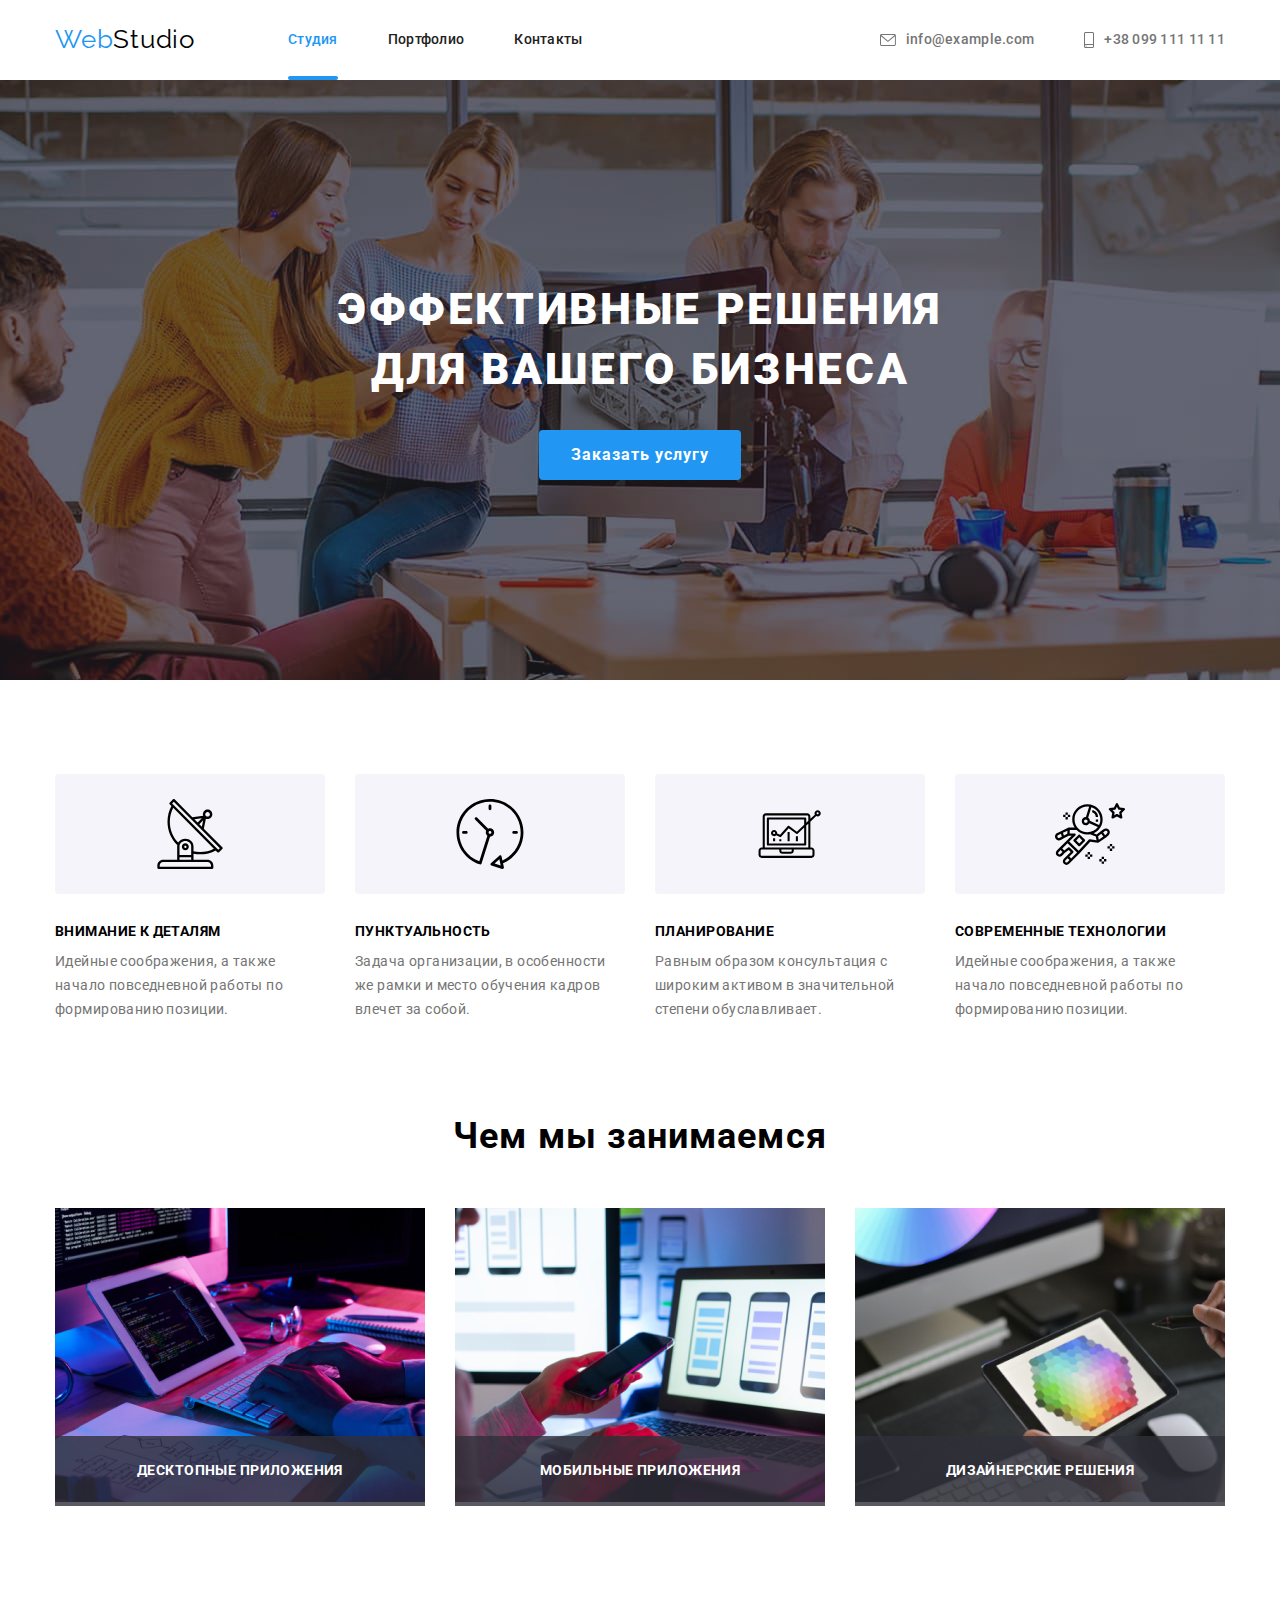
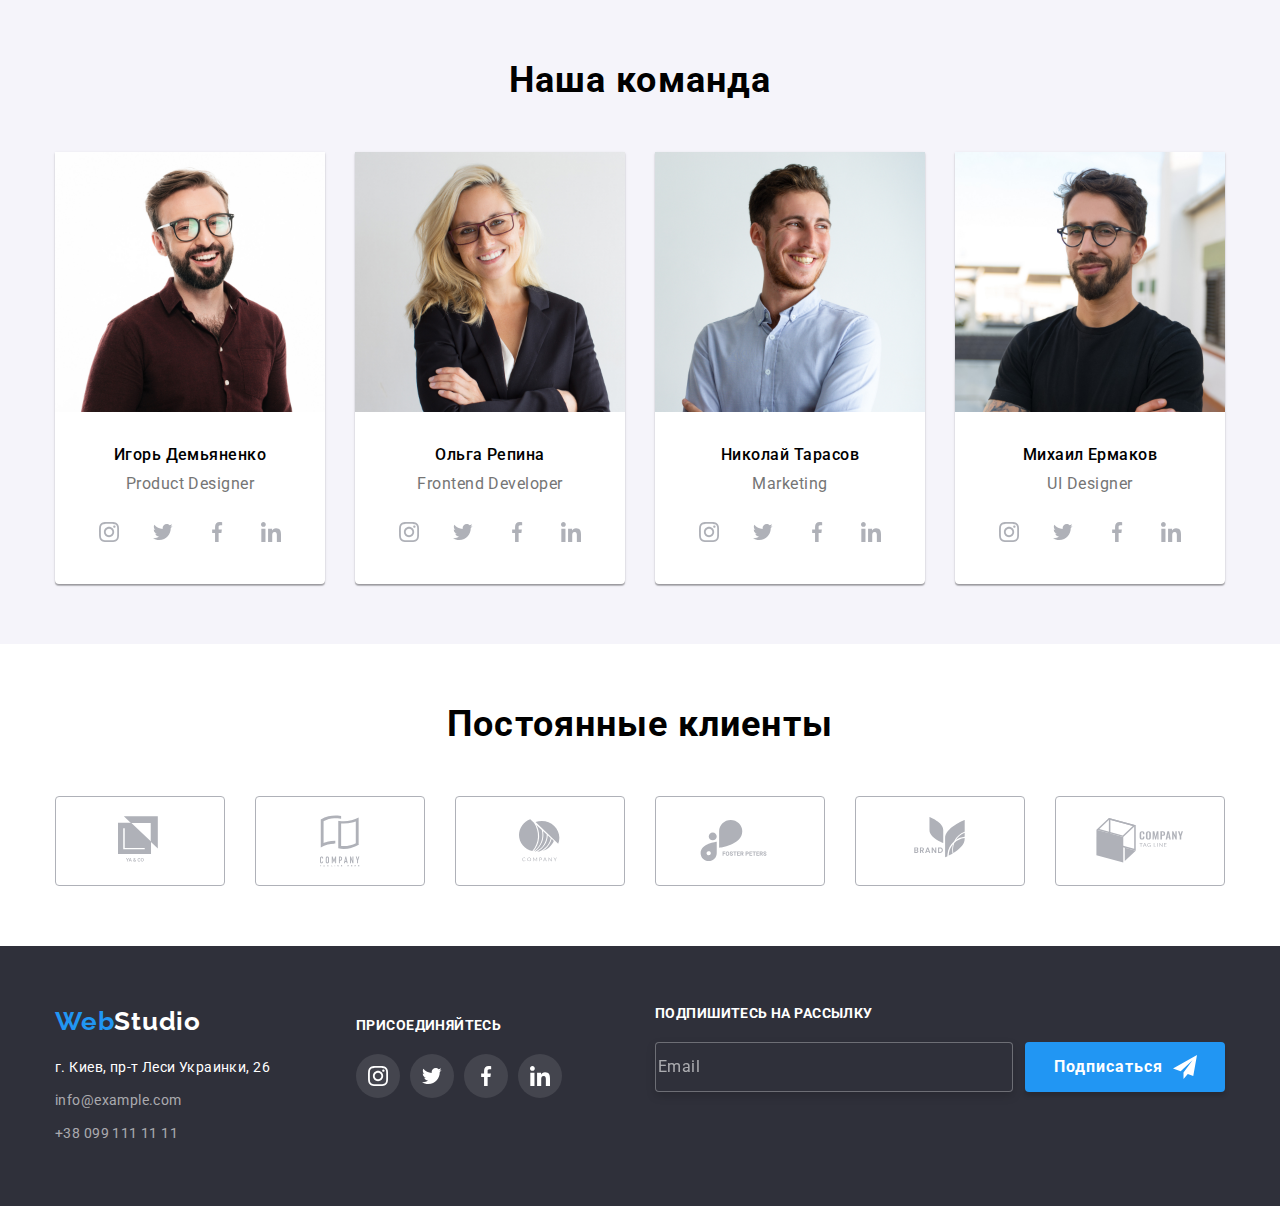
==== commit 5c24c615: "Зробив верстку все крім backdrop" ====
--- a/index.html
+++ b/index.html
@@ -33,12 +33,14 @@
                     <use href="./images/svg/symbol-defs.svg#icon-smartphone"></use>
                 </svg>+38 099 111 11 11</a></li>
        </ul>
-    <button class="header-buttom " aria-expanded="false" data-menu-button>
+    <button class="header-buttom " aria-expanded="false" aria-controls="menu-container" data-menu-button>
         <svg class="header_menu-icon" aria-label="Переключатель мобильного меню" >
             <use class="icon-menu" href="./images/svg/symbol-defs.svg#icon-menu"></use>
+            <use class="icon-cross" href="./images/svg/symbol-defs.svg#icon-menu-close"></use>
         </svg>
     </button>
-    <div class="menu-container " data-menu>
+     </div>
+    <div class="menu-container " id="menu-container" data-menu>
         <nav class="menu-nav">
         <ul class="menu-list list reset">
             <li class="menu-nav-item"><a href="./index.html" class="menu-nav-link">Студия</a></li>
@@ -59,11 +61,6 @@
         </ul>
         </nav>
 
-       <button class="header-buttom "  aria-expanded="false" data-menu-button >
-           <svg class="header_menu-icon" aria-label="Переключатель мобильного меню">
-               <use class="icon-cross" href="./images/svg/symbol-defs.svg#icon-menu-close"></use>
-           </svg>
-       </button>
         </div>
     </div>
     </header>
@@ -351,6 +348,7 @@
     <footer class="footer">
         <div class="container">
             <div class="footer-wrap">
+                <div class="wrap-contacts-social">
                    <div class="footer-contacts">
     <a href="#" class="footer-logo"><span class="accent">Web</span>Studio</a>
      <address class="address">
@@ -360,7 +358,8 @@
         <li class="link-mail"><a href="mailto:info@example.com" class="contacts-link">info@example.com</a></li>
         <li class="link-tel"><a href="tel:+380991111111" class="contacts-link">+38 099 111 11 11</a></li>
      </ul>
-                   </div>
+                   
+                </div>
                    <div class="footer-social">
            <span class="footer-social-name">Присоединяйтесь</span>
             <ul class="social-footer reset">
@@ -394,6 +393,7 @@
                 </li>
             </ul>
                    </div>
+                </div>
                   <div class="footer-form">
                     <form>
                         <p class="form-logo">Подпишитесь на рассылку</p>
@@ -412,73 +412,74 @@
 
     </div>
     </footer>
-</body>
-<div class="backdrop is-hidden" data-modal >
-    <div class="modal">
-        <h2  class="modal-header">Оставьте свои данные, мы вам перезвоним</h2>
-        <form autocomplete="off">
-           <div class="field username">
-            <label>
-                <span class="label">Имя</span>
-                <div class="icon-container">
-                <input type="text" name="username" class="input ">
-                <svg class="icon">
-                    <use href="./images/svg/symbol-defs.svg#icon-person-black"></use>
-                </svg>
-                </div>
-            </label>
+    <div class="backdrop is-hidden" data-modal>
+        <div class="modal">
+            <h2 class="modal-header">Оставьте свои данные, мы вам перезвоним</h2>
+            <form autocomplete="off">
+                <div class="field username">
+                    <label>
+                        <span class="label">Имя</span>
+                        <div class="icon-container">
+                            <input type="text" name="username" class="input ">
+                            <svg class="icon">
+                                <use href="./images/svg/symbol-defs.svg#icon-person-black"></use>
+                            </svg>
+                        </div>
+                    </label>
+                </div>
+    
+                <div class=" field mobile-number">
+                    <label>
+                        <span class="label">Телефон</span>
+                        <div class="icon-container">
+                            <input type="tel" name="tel" class="input">
+                            <svg class="icon">
+                                <use href="./images/svg/symbol-defs.svg#icon-phone-black"></use>
+                            </svg>
+                        </div>
+                    </label>
+                </div>
+    
+                <div class="field email">
+                    <label>
+                        <span class="label">Почта</span>
+                        <div class="icon-container">
+                            <input type="email" name="email" class="input ">
+                            <svg class="icon">
+                                <use href="./images/svg/symbol-defs.svg#icon-email-black"></use>
+                            </svg>
+                        </div>
+                    </label>
+                </div>
+    
+                <div class="field comment-container">
+                    <label>
+                        <span class="label">Комментарий</span>
+                        <textarea name="comment" class="input-comment input" placeholder="Введите текст"></textarea>
+                    </label>
+                </div>
+                <div class=" field checkbox">
+                    <label class="checkbox-label">
+                        <input type="checkbox" class="old-checkbox visually-hidden">
+                        <span class="checkbox-icon"></span>
+                        <span class="label-checkbox">Соглашаюсь с рассылкой и принимаю <a href="#"
+                                class="checkbox-link">Условия договора</a></span>
+                    </label>
+                </div>
+                <button type="submit" class="form-buttom">Отправить</button>
+            </form>
+            <div class="close-buttom">
+                <button class="modal-buttom" data-modal-close>
+                    <svg class="modal-icon">
+                        <use href="./images/svg/symbol-defs.svg#icon-close-black"></use>
+                    </svg>
+                </button>
             </div>
-
-            <div class=" field mobile-number">
-            <label>
-                <span class="label">Телефон</span>
-                <div class="icon-container">
-                <input type="tel" name="tel" class="input">
-                <svg class="icon">
-                    <use href="./images/svg/symbol-defs.svg#icon-phone-black"></use>
-                </svg>
-                </div>
-            </label>
-            </div>
-
-            <div class="field email">
-            <label>
-                <span class="label">Почта</span>
-                <div class="icon-container">
-                <input type="email" name="email" class="input ">
-                <svg class="icon">
-                    <use href="./images/svg/symbol-defs.svg#icon-email-black"></use>
-                </svg>
-                </div>
-            </label>
-            </div>
-
-            <div class="field comment-container">
-            <label>
-                <span class="label">Комментарий</span>
-                <textarea name="comment" class="input-comment input" placeholder="Введите текст"></textarea>              
-            </label>
-            </div>
-            <div class=" field checkbox">
-            <label class="checkbox-label">
-                <input type="checkbox" class="old-checkbox visually-hidden">
-                <span class="checkbox-icon"></span>
-                <span class="label-checkbox">Соглашаюсь с рассылкой и принимаю <a href="#" class="checkbox-link">Условия договора</a></span>          
-            </label>
-            </div>
-           <button type="submit" class="form-buttom">Отправить</button>
-        </form>
-        <div class="close-buttom">
-        <button class="modal-buttom" data-modal-close >
-        <svg class="modal-icon">
-            <use href="./images/svg/symbol-defs.svg#icon-close-black"></use>
-        </svg>
-        </button>
         </div>
     </div>
-</div>
     
- <script src = " ./js/modal.js ">
-</script>
-<script src="./js/menu.js"></script>
+    <script src=" ./js/modal.js ">
+    </script>
+    <script src="./js/menu.js"></script>
+</body>
 </html>
--- a/css/main.min.css
+++ b/css/main.min.css
@@ -1,2 +1,2 @@
-body{font-style:normal;font-family:Roboto, sans-serif}h1,h2,h3,h4,h5,h6,p{margin-bottom:0;margin-top:0}.reset{margin-top:0;margin-bottom:0;padding:0}.container{width:450px;padding-right:15px;padding-left:15px;margin-left:auto;margin-right:auto}@media screen and (min-width: 768px){.container{width:768px}}@media screen and (min-width: 1200px){.container{width:1200px}}.visually-hidden{position:absolute;clip:rect(0 0 0 0);width:1px;height:1px;margin:-1px}.list{list-style:none}.header-line{border-bottom:1px solid #ececec}.accent{color:#2196f3}.logo{margin:16px 0;color:#000;text-decoration:none;font-family:Raleway;font-size:24px;line-height:1.17;letter-spacing:0.03em}@media screen and (min-width: 768px){.logo{margin-right:88px}}@media screen and (min-width: 1200px){.logo{margin-right:93px;font-size:26px;line-height:1.2}}.main-nav{display:-webkit-box;display:-ms-flexbox;display:flex;-webkit-box-align:center;-ms-flex-align:center;align-items:center}.site-nav{display:none}@media screen and (min-width: 768px){.site-nav{display:-webkit-box;display:-ms-flexbox;display:flex}}@media screen and (min-width: 1200px){.site-nav{display:-webkit-box;display:-ms-flexbox;display:flex}}.site-nav{margin-top:0px;margin-bottom:0px}@media screen and (min-width: 768px){.site-nav-item:not(:last-child){margin-right:50px}}.site-nav-link,.auth-nav-link{font-weight:500;font-size:14px;line-height:1.14;letter-spacing:0.02em}.site-nav-link{position:relative;display:block;padding-top:32px;padding-bottom:32px;color:#212121;text-decoration:none;-webkit-transition:color 250ms cubic-bezier(0.4, 0, 0.2, 1);transition:color 250ms cubic-bezier(0.4, 0, 0.2, 1)}.site-nav-link:hover:after{opacity:1}.site-nav-link:hover{color:#2196f3}.site-nav-link:focus{color:#2196f3}.site-nav-link::after{content:'';position:absolute;bottom:0;left:0;width:100%;height:4px;border-radius:2px;background-color:#2196f3;opacity:0;-webkit-transition:opacity 250ms cubic-bezier(0.4, 0, 0.2, 1);transition:opacity 250ms cubic-bezier(0.4, 0, 0.2, 1)}.site-nav .current-link{color:#2196f3}.site-nav .current-link::after{opacity:1}.auth-nav{display:none}@media screen and (min-width: 768px){.auth-nav{display:block;margin-left:auto;margin-top:0px;margin-bottom:0px}}@media screen and (min-width: 1200px){.auth-nav{display:-webkit-box;display:-ms-flexbox;display:flex;margin-left:auto;margin-top:0px;margin-bottom:0px}}@media screen and (min-width: 768px){.auth-nav-item:not(:last-child){margin-bottom:10px}}@media screen and (min-width: 1200px){.auth-nav-item:not(:last-child){margin-right:50px;margin-bottom:0}}.auth-nav-link{display:-webkit-box;display:-ms-flexbox;display:flex;-webkit-box-align:center;-ms-flex-align:center;align-items:center;color:#757575;text-decoration:none;-webkit-transition:color 250ms cubic-bezier(0.4, 0, 0.2, 1);transition:color 250ms cubic-bezier(0.4, 0, 0.2, 1)}@media screen and (min-width: 768px){.auth-nav-link{padding:0}}@media screen and (min-width: 1200px){.auth-nav-link{padding-top:32px;padding-bottom:32px}}.auth-nav-link:hover{color:#2196f3}.auth-nav-link:focus{color:#2196f3}.header-icon{fill:currentColor;margin-right:8px;-webkit-transition:fill 250ms cubic-bezier(0.4, 0, 0.2, 1);transition:fill 250ms cubic-bezier(0.4, 0, 0.2, 1)}@media screen and (min-width: 1200px){.header-icon.icon-phone{width:10px;height:16px}}@media screen and (min-width: 1200px){.header-icon{margin-right:10px;width:16px;height:12px}}.header-icon:hover{fill:#2196f3}.header-icon:focus{fill:#2196f3}.header-buttom{width:40px;height:40px;margin:0;padding:0;background-color:transparent;border:none;cursor:pointer;color:#000;margin-left:auto}@media screen and (min-width: 768px){.header-buttom{display:none}}.header_menu-icon{fill:currentColor;width:24px;height:16px;position:absolute;top:28px;right:25px;-webkit-transition:fill 250ms cubic-bezier(0.4, 0, 0.2, 1);transition:fill 250ms cubic-bezier(0.4, 0, 0.2, 1)}.header-buttom:hover .header_menu-icon,.header-buttom:focus .header_menu-icon{fill:#2196f3}.menu-container{display:none}.menu-container.is-open{display:block}@media screen and (min-width: 768px){.menu-container.is-open{display:none}}@media screen and (max-width: 767px){.menu-container{position:absolute;top:0;left:0;width:100%;height:100%;padding-top:48px;padding-left:40px;padding-bottom:48px;background-color:#fff}}@media screen and (min-width: 768px){.menu-container{display:none}}.menu-nav{display:-webkit-box;display:-ms-flexbox;display:flex;-webkit-box-orient:vertical;-webkit-box-direction:normal;-ms-flex-direction:column;flex-direction:column}.menu-nav-item:not(:last-child){margin-bottom:32px}.menu-nav-link{color:#212121;font-weight:500;font-size:40px;line-height:1.18;text-align:center;letter-spacing:0.02em;text-decoration:none;-webkit-transition:color 250ms cubic-bezier(0.4, 0, 0.2, 1);transition:color 250ms cubic-bezier(0.4, 0, 0.2, 1)}.menu-nav-link:hover,.menu-nav-link:focus{color:#2196f3}.menu-list{margin-bottom:302px}.menu-contacts{margin-bottom:64px}.menu-contacts-item:not(:last-child){margin-bottom:32px}.menu-contacts-link{text-decoration:none;font-weight:500;font-size:34px;line-height:1.18;letter-spacing:0.02em;color:#2196f3}.menu-contacts-link--color{color:#757575}.social-menu{display:-webkit-box;display:-ms-flexbox;display:flex}.social-menu-item:not(:last-child){border-right:1px solid rgba(33,33,33,0.2)}.social-menu-link{font-weight:500;font-size:18px;line-height:1.22;letter-spacing:0.02em;text-decoration:none;color:#2196f3;margin:0 10px}.hero{background:#c4c4c4;text-align:center;margin-top:0;margin-bottom:0}.hero-title{color:#fff;font-weight:900;font-size:44px;line-height:1.36;letter-spacing:0.06em;text-transform:uppercase}.hero-buttom{border-radius:4px;min-width:200;padding:10px 32px;margin-top:30px;cursor:pointer;border:none;color:#fff;background-color:#2196f3;font-weight:700;font-size:16px;line-height:1.87;-webkit-box-align:center;-ms-flex-align:center;align-items:center;letter-spacing:0.06em}.hero-overlay{max-width:1600px;height:600px;margin:0 auto;padding-top:200px;background-size:cover;background-repeat:no-repeat;background-position:center;background-image:-webkit-gradient(linear, left top, right top, from(rgba(47,48,58,0.4)), to(rgba(47,48,58,0.4))),url(../images/hero.jpg.jpg);background-image:linear-gradient(to right, rgba(47,48,58,0.4), rgba(47,48,58,0.4)),url(../images/hero.jpg.jpg)}.heading-container{width:696px;margin:0 auto}.benefits-section{padding-top:94px;padding-bottom:94px}.list-title{font-size:14px;line-height:1.14;letter-spacing:0.03em;text-transform:uppercase}.list-description-item{width:100%;text-align:center}.list-description-item .list-title{padding-bottom:10px}.wrapper{width:auto;height:120px;border-radius:4px;margin-bottom:30px;background-color:#f5f4fa;padding:25px 0;text-align:center}.wrapper-icon{width:70px;height:70px}.description{font-weight:400;font-size:14px;line-height:1.71;letter-spacing:0.03em}.photo-list{display:-webkit-box;display:-ms-flexbox;display:flex}.photo-list-item{width:370px;margin-right:30px}.photo-list-item:last-child{margin-right:0}.work-section{display:none;padding-bottom:94px}@media screen and (min-width: 1200px){.work-section{display:block}}.img-wrap{position:relative}.explanation{position:absolute;bottom:0px;-webkit-transform:translateY(0px);transform:translateY(0px);width:370px;background-color:rgba(47,48,58,0.8);text-align:center;height:70px;padding:27px 0px;font-weight:700;font-size:14px;line-height:1.14;letter-spacing:0.03em;text-transform:uppercase;color:#ffffff}.section-text{color:#757575}.section-title{font-weight:700;font-size:36px;line-height:1.16;text-align:center;letter-spacing:0.03em;margin-bottom:30px}@media screen and (min-width: 1200px){.section-title{margin-bottom:50px}}.team-section{background:#f5f4fa;padding-top:60px;padding-bottom:60px}.team-photo{width:100%}.list-name{font-weight:500;font-size:16px;line-height:1.18;text-align:center;letter-spacing:0.03em}.profession{font-weight:400;font-size:16px;line-height:1.18;text-align:center;letter-spacing:0.03em}.team-list-item{width:100%;background:#ffffff;-webkit-box-shadow:0px 1px 3px rgba(0,0,0,0.12),0px 1px 1px rgba(0,0,0,0.14),0px 2px 1px rgba(0,0,0,0.2);box-shadow:0px 1px 3px rgba(0,0,0,0.12),0px 1px 1px rgba(0,0,0,0.14),0px 2px 1px rgba(0,0,0,0.2);border-radius:0px 0px 4px 4px;margin-bottom:24px}.list-name{padding-bottom:10px;padding-top:30px}.profession{margin-bottom:16px}.social-list{display:-webkit-box;display:-ms-flexbox;display:flex;-webkit-box-pack:center;-ms-flex-pack:center;justify-content:center;list-style:none;padding-bottom:24px}@media screen and (min-width: 1200px){.social-list{padding-bottom:30px}}.social-link{display:-webkit-inline-box;display:-ms-inline-flexbox;display:inline-flex;-webkit-box-align:center;-ms-flex-align:center;align-items:center;-webkit-box-pack:center;-ms-flex-pack:center;justify-content:center;background-color:#fff;border-radius:50%;color:#afb1b8;width:44px;height:44px;-webkit-transition:color 250ms cubic-bezier(0.4, 0, 0.2, 1),background-color 250ms cubic-bezier(0.4, 0, 0.2, 1);transition:color 250ms cubic-bezier(0.4, 0, 0.2, 1),background-color 250ms cubic-bezier(0.4, 0, 0.2, 1)}.social-link:hover,.social-link:focus{background-color:#2196f3;color:#fff}.social-item:not(:last-child){margin-right:10px}.social-icon{width:20px;height:20px;fill:currentColor}.clients-section{padding-top:94px;padding-bottom:94px}.clients-link{-webkit-box-align:center;-ms-flex-align:center;align-items:center;border:1px solid #afb1b8;border-radius:4px;width:170px;height:90px;color:#afb1b8;-webkit-transition:color 250ms cubic-bezier(0.4, 0, 0.2, 1),border 250ms cubic-bezier(0.4, 0, 0.2, 1),border-radius 250ms cubic-bezier(0.4, 0, 0.2, 1);transition:color 250ms cubic-bezier(0.4, 0, 0.2, 1),border 250ms cubic-bezier(0.4, 0, 0.2, 1),border-radius 250ms cubic-bezier(0.4, 0, 0.2, 1)}.clients-link:hover,.clients-link:focus{color:#2196f3;border:1px solid #2196f3;border-radius:4px}.clients-icon{display:-webkit-box;display:-ms-flexbox;display:flex;fill:currentColor}.backdrop{position:fixed;top:0;left:0;width:100%;height:100%;background-color:rgba(0,0,0,0.2);opacity:1;-webkit-transition:opacity 250ms cubic-bezier(0.4, 0, 0.2, 1);transition:opacity 250ms cubic-bezier(0.4, 0, 0.2, 1)}.backdrop.is-hidden{opacity:0;pointer-events:none;visibility:hidden}.backdrop.is-hidden .modal{-webkit-transform:translate(-50%, -50%) scale(1.1);transform:translate(-50%, -50%) scale(1.1)}.modal{position:absolute;top:50%;left:50%;height:581px;width:528px;padding:15px;background-color:#fff;-webkit-transform:translate(-50%, -50%) scale(1);transform:translate(-50%, -50%) scale(1);-webkit-transition:-webkit-transform 250ms cubic-bezier(0.4, 0, 0.2, 1);transition:-webkit-transform 250ms cubic-bezier(0.4, 0, 0.2, 1);transition:transform 250ms cubic-bezier(0.4, 0, 0.2, 1);transition:transform 250ms cubic-bezier(0.4, 0, 0.2, 1), -webkit-transform 250ms cubic-bezier(0.4, 0, 0.2, 1)}.modal-buttom{position:absolute;top:8px;right:8px;width:30px;height:30px;display:-webkit-box;display:-ms-flexbox;display:flex;-webkit-box-pack:center;-ms-flex-pack:center;justify-content:center;-webkit-box-align:center;-ms-flex-align:center;align-items:center;border:1px solid rgba(0,0,0,0.1);border-radius:50%;background-color:#ffffff;cursor:pointer}.modal-icon{width:18px;height:18px;fill:#000000;-webkit-transition:fill 250ms cubic-bezier(0.4, 0, 0.2, 1);transition:fill 250ms cubic-bezier(0.4, 0, 0.2, 1)}.modal-buttom:hover .modal-icon,.modal-buttom:focus .modal-icon{fill:#2196f3}.modal-header{margin-top:40px;margin-bottom:12px;font-weight:700;font-size:20px;line-height:1.15;text-align:center;letter-spacing:0.03em}.field{margin:auto;margin-bottom:10px;width:448px}.field .icon{position:absolute;top:50%;left:12px;-webkit-transform:translateY(-50%);transform:translateY(-50%);height:18px;width:18px;fill:#212121;-webkit-transition:fill 250ms cubic-bezier(0.4, 0, 0.2, 1);transition:fill 250ms cubic-bezier(0.4, 0, 0.2, 1)}.input{width:100%;height:40px;border:1px solid rgba(33,33,33,0.2);border-radius:4px;-webkit-transition:border 250ms cubic-bezier(0.4, 0, 0.2, 1);transition:border 250ms cubic-bezier(0.4, 0, 0.2, 1)}.input:focus{outline:none;border:1px solid #2196f3}.username .input,.username .input,.username .email .input{padding-left:42px}.label{display:inline-block;margin-bottom:4px;font-weight:400;font-size:12px;line-height:1.16;letter-spacing:0.01em;color:#757575}.label-checkbox{font-weight:400;font-size:14px;line-height:1.71;letter-spacing:0.03em;color:#757575}.form-buttom{display:-webkit-box;display:-ms-flexbox;display:flex;padding:10px 55px;margin:auto;background-color:#2196f3;color:#fff;font-weight:700;font-size:16px;line-height:1.87;letter-spacing:0.06em;border:none;-webkit-box-shadow:0px 4px 4px rgba(0,0,0,0.15);box-shadow:0px 4px 4px rgba(0,0,0,0.15);border-radius:4px;cursor:pointer;-webkit-transition:background-color 250ms cubic-bezier(0.4, 0, 0.2, 1);transition:background-color 250ms cubic-bezier(0.4, 0, 0.2, 1)}.form-buttom:hover,.form-buttom:focus{background-color:#188ce8}.checkbox{margin-bottom:32px}.comment-container{margin-bottom:18px}.input-comment{resize:none;height:120px;width:100%;padding:12px 16px}.input-comment::-webkit-input-placeholder{font-weight:normal;font-size:14px;line-height:1.14;letter-spacing:0.01em;color:rgba(117,117,117,0.5)}.input-comment:-ms-input-placeholder{font-weight:normal;font-size:14px;line-height:1.14;letter-spacing:0.01em;color:rgba(117,117,117,0.5)}.input-comment::-ms-input-placeholder{font-weight:normal;font-size:14px;line-height:1.14;letter-spacing:0.01em;color:rgba(117,117,117,0.5)}.input-comment::placeholder{font-weight:normal;font-size:14px;line-height:1.14;letter-spacing:0.01em;color:rgba(117,117,117,0.5)}.checkbox-link{color:#2196f3}.icon-container{position:relative}.input:focus+.icon{fill:#2196f3}.checkbox-label{display:-webkit-box;display:-ms-flexbox;display:flex;-webkit-box-align:center;-ms-flex-align:center;align-items:center}.checkbox-icon{display:inline-block;width:16px;height:15px;border:2px solid #212121;border-radius:2px;margin-right:8px;margin-left:12px;-webkit-transition:background-color 250ms cubic-bezier(0.4, 0, 0.2, 1);transition:background-color 250ms cubic-bezier(0.4, 0, 0.2, 1)}.old-checkbox:checked+.checkbox-icon{background-color:#2196f3;background-image:url(../images/svg/check.svg);background-size:contain;background-origin:border-box;border:2px solid #2196f3}img{display:block;height:auto;max-width:100%}.main-content{padding-top:94px;padding-bottom:94px}.buttom-nav{display:-webkit-box;display:-ms-flexbox;display:flex;-webkit-box-pack:center;-ms-flex-pack:center;justify-content:center;margin-bottom:50px}.buttom-nav-item:not(:last-child){margin-right:8px}.list-buttom{border-radius:4px;cursor:pointer;padding:6px 22px;border:none;color:#000;background:#f5f4fa;font-weight:500;font-size:16px;line-height:1.62;text-align:center;letter-spacing:0.03em;-webkit-transition:background-color 250ms cubic-bezier(0.4, 0, 0.2, 1),color 250ms cubic-bezier(0.4, 0, 0.2, 1),-webkit-box-shadow 250ms cubic-bezier(0.4, 0, 0.2, 1);transition:background-color 250ms cubic-bezier(0.4, 0, 0.2, 1),color 250ms cubic-bezier(0.4, 0, 0.2, 1),-webkit-box-shadow 250ms cubic-bezier(0.4, 0, 0.2, 1);transition:background-color 250ms cubic-bezier(0.4, 0, 0.2, 1),color 250ms cubic-bezier(0.4, 0, 0.2, 1),box-shadow 250ms cubic-bezier(0.4, 0, 0.2, 1);transition:background-color 250ms cubic-bezier(0.4, 0, 0.2, 1),color 250ms cubic-bezier(0.4, 0, 0.2, 1),box-shadow 250ms cubic-bezier(0.4, 0, 0.2, 1),-webkit-box-shadow 250ms cubic-bezier(0.4, 0, 0.2, 1)}.list-buttom:hover,.list-buttom:focus{background-color:#2196f3;color:#fff;-webkit-box-shadow:0px 3px 1px rgba(0,0,0,0.1),0px 1px 2px rgba(0,0,0,0.08),0px 2px 2px rgba(0,0,0,0.12);box-shadow:0px 3px 1px rgba(0,0,0,0.1),0px 1px 2px rgba(0,0,0,0.08),0px 2px 2px rgba(0,0,0,0.12)}.example-list{display:-webkit-box;display:-ms-flexbox;display:flex;-ms-flex-wrap:wrap;flex-wrap:wrap}.example-item{background:#ffffff;width:370px;margin-right:30px;margin-bottom:30px;cursor:pointer}.example-item:nth-child(3n){margin-right:0}.example-item:nth-last-child(-n+3){margin-bottom:0}.example-link{display:block;text-decoration:none;-webkit-transition:-webkit-box-shadow 250ms cubic-bezier(0.4, 0, 0.2, 1);transition:-webkit-box-shadow 250ms cubic-bezier(0.4, 0, 0.2, 1);transition:box-shadow 250ms cubic-bezier(0.4, 0, 0.2, 1);transition:box-shadow 250ms cubic-bezier(0.4, 0, 0.2, 1), -webkit-box-shadow 250ms cubic-bezier(0.4, 0, 0.2, 1)}.example-link:hover,.example-link:focus{-webkit-box-shadow:0px 1px 1px rgba(0,0,0,0.12),0px 4px 4px rgba(0,0,0,0.06),1px 4px 6px rgba(0,0,0,0.16);box-shadow:0px 1px 1px rgba(0,0,0,0.12),0px 4px 4px rgba(0,0,0,0.06),1px 4px 6px rgba(0,0,0,0.16)}.example-wrap{position:relative;width:370px;height:294px;overflow:hidden}.overlay-text{position:absolute;width:100%;height:100%;bottom:0px;left:0;-webkit-transform:translateY(100%);transform:translateY(100%);font-weight:normal;font-size:18px;line-height:1.56;letter-spacing:0.03em;color:#ffffff;padding:63px 24px;background-color:rgba(33,150,243,0.9);-webkit-transition:-webkit-transform 250ms cubic-bezier(0.4, 0, 0.2, 1);transition:-webkit-transform 250ms cubic-bezier(0.4, 0, 0.2, 1);transition:transform 250ms cubic-bezier(0.4, 0, 0.2, 1);transition:transform 250ms cubic-bezier(0.4, 0, 0.2, 1), -webkit-transform 250ms cubic-bezier(0.4, 0, 0.2, 1)}.example-link:hover .overlay-text,.example-link:focus .overlay-text{-webkit-transform:translateY(0%);transform:translateY(0%)}.card-content{padding:20px 24px;border-width:1px;border-right-style:solid;border-right-color:#eeeeee;border-left-style:solid;border-left-color:#eeeeee;border-bottom-style:solid;border-bottom-color:#eeeeee}.example-title{color:#212121;font-weight:700;font-size:18px;line-height:2;letter-spacing:0.06em}.list-kind{color:#757575;font-weight:400;font-size:16px;line-height:1.87;letter-spacing:0.03em}.footer{background-color:#2f303a;padding-top:60px;padding-bottom:60px}.footer-logo{color:#fff;text-decoration:none;font-family:Raleway;font-weight:700;font-size:26px;line-height:1.19;letter-spacing:0.03em}.address{padding-top:20px;padding-bottom:9px;color:#fff;font-weight:400;font-size:14px;line-height:1.71;letter-spacing:0.03em;font-style:normal}.link-mail{margin-bottom:9px}.contacts-link{color:rgba(255,255,255,0.6);text-decoration:none;font-weight:400;font-size:14px;line-height:1.71;letter-spacing:0.03em;-webkit-transition:color 250ms cubic-bezier(0.4, 0, 0.2, 1);transition:color 250ms cubic-bezier(0.4, 0, 0.2, 1)}.contacts-link:hover,.contacts-link:focus{color:#2196f3}.footer-wrap{display:-webkit-box;display:-ms-flexbox;display:flex}.footer-contacts{margin-right:70px;width:231px}.footer-social-name{display:block;margin-bottom:20px;font-weight:700;font-size:14px;line-height:1.14;letter-spacing:0.03em;text-transform:uppercase;color:#ffffff}.social-footer{display:-webkit-box;display:-ms-flexbox;display:flex;-webkit-box-pack:center;-ms-flex-pack:center;justify-content:center;list-style:none}.footer-social-link{display:-webkit-inline-box;display:-ms-inline-flexbox;display:inline-flex;-webkit-box-align:center;-ms-flex-align:center;align-items:center;-webkit-box-pack:center;-ms-flex-pack:center;justify-content:center;background-color:rgba(255,255,255,0.1);border-radius:50%;width:44px;height:44px;-webkit-transition:background-color 250ms cubic-bezier(0.4, 0, 0.2, 1),fill 250ms cubic-bezier(0.4, 0, 0.2, 1);transition:background-color 250ms cubic-bezier(0.4, 0, 0.2, 1),fill 250ms cubic-bezier(0.4, 0, 0.2, 1)}.footer-social-link:hover,.footer-social-link:focus{background-color:#2196f3;fill:#fff}.footer-social-item:not(:last-child){margin-right:10px}.footer-social-icon{width:20px;height:20px;fill:#fff}.footer-form{margin-left:93px;width:570px}.footer-form .footer-buttom{position:relative;padding-top:10px;padding-bottom:10px;padding-left:29px;padding-right:62px;margin-left:12px;background-color:#2196f3;border:none;cursor:pointer;-webkit-box-shadow:0px 4px 4px rgba(0,0,0,0.15);box-shadow:0px 4px 4px rgba(0,0,0,0.15);border-radius:4px;font-weight:700;font-size:16px;line-height:1.87;display:-webkit-box;display:-ms-flexbox;display:flex;-webkit-box-align:center;-ms-flex-align:center;align-items:center;text-align:center;letter-spacing:0.06em;color:#ffffff}.form-logo{margin-bottom:20px;font-weight:700;font-size:14px;line-height:1.14;letter-spacing:0.03em;text-transform:uppercase;color:#ffffff}.footer-buttom .icon{position:absolute;width:24px;height:24px;right:28px}.flex-input{display:-webkit-box;display:-ms-flexbox;display:flex}.footer-input{width:358px;padding-left:16px;background-color:#2f303a;border:1px solid rgba(255,255,255,0.3);-webkit-filter:drop-shadow(0px 4px 4px rgba(0,0,0,0.15));filter:drop-shadow(0px 4px 4px rgba(0,0,0,0.15));border-radius:4px;color:#fff}.footer-input::-webkit-input-placeholder{font-weight:400;font-size:16px;line-height:1.25;display:-webkit-box;display:flex;-webkit-box-align:center;align-items:center;letter-spacing:0.03em;color:rgba(255,255,255,0.6)}.footer-input:-ms-input-placeholder{font-weight:400;font-size:16px;line-height:1.25;display:-ms-flexbox;display:flex;-ms-flex-align:center;align-items:center;letter-spacing:0.03em;color:rgba(255,255,255,0.6)}.footer-input::-ms-input-placeholder{font-weight:400;font-size:16px;line-height:1.25;display:-ms-flexbox;display:flex;-ms-flex-align:center;align-items:center;letter-spacing:0.03em;color:rgba(255,255,255,0.6)}.footer-input::placeholder{font-weight:400;font-size:16px;line-height:1.25;display:-webkit-box;display:-ms-flexbox;display:flex;-webkit-box-align:center;-ms-flex-align:center;align-items:center;letter-spacing:0.03em;color:rgba(255,255,255,0.6)}
+body{font-style:normal;font-family:Roboto, sans-serif}h1,h2,h3,h4,h5,h6,p{margin-bottom:0;margin-top:0}.reset{margin-top:0;margin-bottom:0;padding:0}.container{width:480px;padding-right:15px;padding-left:15px;margin-left:auto;margin-right:auto}@media screen and (min-width: 768px){.container{width:768px}}@media screen and (min-width: 1200px){.container{width:1200px}}.visually-hidden{position:absolute;clip:rect(0 0 0 0);width:1px;height:1px;margin:-1px}.list{list-style:none}.header-line{border-bottom:1px solid #ececec}.accent{color:#2196f3}.logo{margin:16px 0;color:#000;text-decoration:none;font-family:Raleway;font-size:24px;line-height:1.17;letter-spacing:0.03em}@media screen and (min-width: 768px){.logo{margin-right:88px}}@media screen and (min-width: 1200px){.logo{margin-right:93px;font-size:26px;line-height:1.2}}.main-nav{display:-webkit-box;display:-ms-flexbox;display:flex;-webkit-box-align:center;-ms-flex-align:center;align-items:center}.site-nav{display:none}@media screen and (min-width: 768px){.site-nav{display:-webkit-box;display:-ms-flexbox;display:flex}}@media screen and (min-width: 1200px){.site-nav{display:-webkit-box;display:-ms-flexbox;display:flex}}.site-nav{margin-top:0px;margin-bottom:0px}@media screen and (min-width: 768px){.site-nav-item:not(:last-child){margin-right:50px}}.site-nav-link,.auth-nav-link{font-weight:500;font-size:14px;line-height:1.14;letter-spacing:0.02em}.site-nav-link{position:relative;display:block;padding-top:32px;padding-bottom:32px;color:#212121;text-decoration:none;-webkit-transition:color 250ms cubic-bezier(0.4, 0, 0.2, 1);transition:color 250ms cubic-bezier(0.4, 0, 0.2, 1)}.site-nav-link:hover:after{opacity:1}.site-nav-link:hover{color:#2196f3}.site-nav-link:focus{color:#2196f3}.site-nav-link::after{content:'';position:absolute;bottom:0;left:0;width:100%;height:4px;border-radius:2px;background-color:#2196f3;opacity:0;-webkit-transition:opacity 250ms cubic-bezier(0.4, 0, 0.2, 1);transition:opacity 250ms cubic-bezier(0.4, 0, 0.2, 1)}.site-nav .current-link{color:#2196f3}.site-nav .current-link::after{opacity:1}.auth-nav{display:none}@media screen and (min-width: 768px){.auth-nav{display:block;margin-left:auto;margin-top:0px;margin-bottom:0px}}@media screen and (min-width: 1200px){.auth-nav{display:-webkit-box;display:-ms-flexbox;display:flex;margin-left:auto;margin-top:0px;margin-bottom:0px}}@media screen and (min-width: 768px){.auth-nav-item:not(:last-child){margin-bottom:10px}}@media screen and (min-width: 1200px){.auth-nav-item:not(:last-child){margin-right:50px;margin-bottom:0}}.auth-nav-link{display:-webkit-box;display:-ms-flexbox;display:flex;-webkit-box-align:center;-ms-flex-align:center;align-items:center;color:#757575;text-decoration:none;-webkit-transition:color 250ms cubic-bezier(0.4, 0, 0.2, 1);transition:color 250ms cubic-bezier(0.4, 0, 0.2, 1)}@media screen and (min-width: 768px){.auth-nav-link{padding:0}}@media screen and (min-width: 1200px){.auth-nav-link{padding-top:32px;padding-bottom:32px}}.auth-nav-link:hover{color:#2196f3}.auth-nav-link:focus{color:#2196f3}.header-icon{fill:currentColor;margin-right:8px;-webkit-transition:fill 250ms cubic-bezier(0.4, 0, 0.2, 1);transition:fill 250ms cubic-bezier(0.4, 0, 0.2, 1)}@media screen and (min-width: 1200px){.header-icon.icon-phone{width:10px;height:16px}}@media screen and (min-width: 1200px){.header-icon{margin-right:10px;width:16px;height:12px}}.header-icon:hover{fill:#2196f3}.header-icon:focus{fill:#2196f3}.header-buttom{width:40px;height:40px;display:-webkit-box;display:-ms-flexbox;display:flex;-webkit-box-pack:center;-ms-flex-pack:center;justify-content:center;-webkit-box-align:center;-ms-flex-align:center;align-items:center;margin:0;padding:0;background-color:transparent;border:none;cursor:pointer;color:#000;z-index:999999;margin-left:auto}@media screen and (min-width: 768px){.header-buttom{display:none}}.header_menu-icon{fill:currentColor;width:24px;height:16px;-webkit-transition:fill 250ms cubic-bezier(0.4, 0, 0.2, 1);transition:fill 250ms cubic-bezier(0.4, 0, 0.2, 1)}.header-buttom:hover .header_menu-icon,.header-buttom:focus .header_menu-icon{fill:#2196f3}.header-buttom .icon-cross{display:none}.header-buttom.is-open .icon-cross{display:block}.header-buttom.is-open .icon-menu{display:none}.header-buttom .icon-cross{display:none}.menu-container{display:none}.menu-container.is-open{display:block}@media screen and (min-width: 768px){.menu-container.is-open{display:none}}@media screen and (max-width: 767px){.menu-container{position:fixed;top:0;left:0;width:100%;height:100%;padding-top:48px;padding-left:40px;padding-bottom:48px;background-color:#fff;z-index:999;opacity:0;visibility:hidden;pointer-events:none;-webkit-transition:opacity 250ms cubic-bezier(0.4, 0, 0.2, 1);transition:opacity 250ms cubic-bezier(0.4, 0, 0.2, 1)}}@media screen and (min-width: 768px){.menu-container{display:none}}.menu-container.is-open{opacity:1;visibility:visible;pointer-events:initial}.menu-container.is-open .menu-nav{-webkit-transform:translateX 0;transform:translateX 0}.menu-nav{display:-webkit-box;display:-ms-flexbox;display:flex;-webkit-box-orient:vertical;-webkit-box-direction:normal;-ms-flex-direction:column;flex-direction:column;-webkit-transform:translateX -100%;transform:translateX -100%;-webkit-transition:-webkit-transform 250ms cubic-bezier(0.4, 0, 0.2, 1) 250ms;transition:-webkit-transform 250ms cubic-bezier(0.4, 0, 0.2, 1) 250ms;transition:transform 250ms cubic-bezier(0.4, 0, 0.2, 1) 250ms;transition:transform 250ms cubic-bezier(0.4, 0, 0.2, 1) 250ms, -webkit-transform 250ms cubic-bezier(0.4, 0, 0.2, 1) 250ms}.menu-nav-item:not(:last-child){margin-bottom:32px}.menu-nav-link{color:#212121;font-weight:500;font-size:40px;line-height:1.18;text-align:center;letter-spacing:0.02em;text-decoration:none;-webkit-transition:color 250ms cubic-bezier(0.4, 0, 0.2, 1);transition:color 250ms cubic-bezier(0.4, 0, 0.2, 1)}.menu-nav-link:hover,.menu-nav-link:focus{color:#2196f3}.menu-list{margin-bottom:302px}.menu-contacts{margin-bottom:64px}.menu-contacts-item:not(:last-child){margin-bottom:32px}.menu-contacts-link{text-decoration:none;font-weight:500;font-size:34px;line-height:1.18;letter-spacing:0.02em;color:#2196f3}.menu-contacts-link--color{color:#757575}.social-menu{display:-webkit-box;display:-ms-flexbox;display:flex}.social-menu-item:not(:last-child){border-right:1px solid rgba(33,33,33,0.2)}.social-menu-link{font-weight:500;font-size:18px;line-height:1.22;letter-spacing:0.02em;text-decoration:none;color:#2196f3;margin:0 10px}.hero{background:#c4c4c4;text-align:center;margin-top:0;margin-bottom:0}.hero-title{color:#fff;font-weight:900;font-size:44px;line-height:1.36;letter-spacing:0.06em;text-transform:uppercase}.hero-buttom{border-radius:4px;min-width:200;padding:10px 32px;margin-top:30px;cursor:pointer;border:none;color:#fff;background-color:#2196f3;font-weight:700;font-size:16px;line-height:1.87;-webkit-box-align:center;-ms-flex-align:center;align-items:center;letter-spacing:0.06em}.hero-overlay{max-width:1600px;height:600px;margin:0 auto;padding-top:200px;background-size:cover;background-repeat:no-repeat;background-position:center;background-image:-webkit-gradient(linear, left top, right top, from(rgba(47,48,58,0.4)), to(rgba(47,48,58,0.4))),url(../images/hero.jpg.jpg);background-image:linear-gradient(to right, rgba(47,48,58,0.4), rgba(47,48,58,0.4)),url(../images/hero.jpg.jpg)}.heading-container{width:696px;margin:0 auto}.benefits-section{padding-top:60px;padding-bottom:60px}@media screen and (min-width: 1200px){.benefits-section{padding-top:94px;padding-bottom:94px}}@media screen and (min-width: 768px){.list-description{display:-webkit-box;display:-ms-flexbox;display:flex;-ms-flex-wrap:wrap;flex-wrap:wrap;margin:-15px}}.list-description-item{width:100%}@media screen and (max-width: 767px){.list-description-item:not(:last-child){margin-bottom:30px}}@media screen and (min-width: 768px){.list-description-item{margin:15px;-ms-flex-preferred-size:calc((100% - 4 * 15px) / 2);flex-basis:calc((100% - 4 * 15px) / 2)}}@media screen and (min-width: 1200px){.list-description-item{-ms-flex-preferred-size:calc((100% - 8 * 15px) / 4);flex-basis:calc((100% - 8 * 15px) / 4)}}.list-description-item .list-title{font-size:14px;line-height:1.14;letter-spacing:0.03em;text-transform:uppercase;padding-bottom:10px}@media screen and (max-width: 767px){.list-description-item .list-title{text-align:center}}.wrapper{width:auto;height:120px;border-radius:4px;margin-bottom:30px;background-color:#f5f4fa;padding:25px 0;text-align:center}.wrapper-icon{width:70px;height:70px}.description{font-weight:400;font-size:14px;line-height:1.71;letter-spacing:0.03em}.photo-list{display:-webkit-box;display:-ms-flexbox;display:flex}.photo-list-item{width:370px;margin-right:30px}.photo-list-item:last-child{margin-right:0}.work-section{display:none;padding-bottom:94px}@media screen and (min-width: 1200px){.work-section{display:block}}.img-wrap{position:relative}.explanation{position:absolute;bottom:0px;-webkit-transform:translateY(0px);transform:translateY(0px);width:370px;background-color:rgba(47,48,58,0.8);text-align:center;height:70px;padding:27px 0px;font-weight:700;font-size:14px;line-height:1.14;letter-spacing:0.03em;text-transform:uppercase;color:#ffffff}.section-text{color:#757575}.section-title{font-weight:700;font-size:36px;line-height:1.16;text-align:center;letter-spacing:0.03em;margin-bottom:30px}@media screen and (min-width: 1200px){.section-title{margin-bottom:50px}}.team-section{background:#f5f4fa;padding-top:60px;padding-bottom:60px}.team-photo{width:100%}.list-name{font-weight:500;font-size:16px;line-height:1.18;text-align:center;letter-spacing:0.03em}.profession{font-weight:400;font-size:16px;line-height:1.18;text-align:center;letter-spacing:0.03em}.team-list{display:-webkit-box;display:-ms-flexbox;display:flex;-ms-flex-wrap:wrap;flex-wrap:wrap;margin:-15px}.team-list-item{width:100%;background:#ffffff;-webkit-box-shadow:0px 1px 3px rgba(0,0,0,0.12),0px 1px 1px rgba(0,0,0,0.14),0px 2px 1px rgba(0,0,0,0.2);box-shadow:0px 1px 3px rgba(0,0,0,0.12),0px 1px 1px rgba(0,0,0,0.14),0px 2px 1px rgba(0,0,0,0.2);border-radius:0px 0px 4px 4px}@media screen and (max-width: 767px){.team-list-item:not(:last-child){margin-bottom:30px}}@media screen and (min-width: 768px){.team-list-item{margin:15px;-ms-flex-preferred-size:calc((100% - 4 * 15px) / 2);flex-basis:calc((100% - 4 * 15px) / 2)}}@media screen and (min-width: 1200px){.team-list-item{-ms-flex-preferred-size:calc((100% - 8 * 15px) / 4);flex-basis:calc((100% - 8 * 15px) / 4)}}.list-name{padding-bottom:10px;padding-top:30px}.profession{margin-bottom:16px}.social-list{display:-webkit-box;display:-ms-flexbox;display:flex;-webkit-box-pack:center;-ms-flex-pack:center;justify-content:center;list-style:none;padding-bottom:24px}@media screen and (min-width: 1200px){.social-list{padding-bottom:30px}}.social-link{display:-webkit-inline-box;display:-ms-inline-flexbox;display:inline-flex;-webkit-box-align:center;-ms-flex-align:center;align-items:center;-webkit-box-pack:center;-ms-flex-pack:center;justify-content:center;background-color:#fff;border-radius:50%;color:#afb1b8;width:44px;height:44px;-webkit-transition:color 250ms cubic-bezier(0.4, 0, 0.2, 1),background-color 250ms cubic-bezier(0.4, 0, 0.2, 1);transition:color 250ms cubic-bezier(0.4, 0, 0.2, 1),background-color 250ms cubic-bezier(0.4, 0, 0.2, 1)}.social-link:hover,.social-link:focus{background-color:#2196f3;color:#fff}.social-item:not(:last-child){margin-right:10px}.social-icon{width:20px;height:20px;fill:currentColor}.clients-section{padding-top:60px;padding-bottom:60px}.clients-list{display:-webkit-box;display:-ms-flexbox;display:flex;-ms-flex-wrap:wrap;flex-wrap:wrap;margin:-15px}.clients-item{margin:15px}@media screen and (max-width: 767px){.clients-item{-ms-flex-preferred-size:calc((100% - 4 * 15px) / 2);flex-basis:calc((100% - 4 * 15px) / 2)}}@media screen and (min-width: 768px){.clients-item{-ms-flex-preferred-size:calc((100% - 6 * 15px) / 3);flex-basis:calc((100% - 6 * 15px) / 3)}}@media screen and (min-width: 1200px){.clients-item{-ms-flex-preferred-size:calc((100% - 12 * 15px) / 6);flex-basis:calc((100% - 12 * 15px) / 6)}}.clients-link{display:-webkit-box;display:-ms-flexbox;display:flex;-webkit-box-pack:center;-ms-flex-pack:center;justify-content:center;-webkit-box-align:center;-ms-flex-align:center;align-items:center;border:1px solid #afb1b8;border-radius:4px;height:90px;color:#afb1b8;-webkit-transition:color 250ms cubic-bezier(0.4, 0, 0.2, 1),border 250ms cubic-bezier(0.4, 0, 0.2, 1),border-radius 250ms cubic-bezier(0.4, 0, 0.2, 1);transition:color 250ms cubic-bezier(0.4, 0, 0.2, 1),border 250ms cubic-bezier(0.4, 0, 0.2, 1),border-radius 250ms cubic-bezier(0.4, 0, 0.2, 1)}.clients-link:hover,.clients-link:focus{color:#2196f3;border:1px solid #2196f3;border-radius:4px}.clients-icon{display:-webkit-box;display:-ms-flexbox;display:flex;fill:currentColor}.backdrop{position:fixed;top:0;left:0;width:100%;height:100%;background-color:rgba(0,0,0,0.2);padding:93px 15px;opacity:1;overflow-y:scroll;z-index:15;-webkit-transition:opacity 250ms cubic-bezier(0.4, 0, 0.2, 1);transition:opacity 250ms cubic-bezier(0.4, 0, 0.2, 1)}@media screen and (min-width: 768px){.backdrop{padding:0}}.backdrop.is-hidden{opacity:0;pointer-events:none;visibility:hidden}.backdrop.is-hidden .modal{-webkit-transform:translate(-50%, -50%) scale(1.1);transform:translate(-50%, -50%) scale(1.1)}.modal{position:absolute;min-height:590px;border-radius:4px;top:50%;left:50%;padding:40px;background-color:#fff;-webkit-transform:translate(-50%, -50%) scale(1);transform:translate(-50%, -50%) scale(1);-webkit-transition:-webkit-transform 250ms cubic-bezier(0.4, 0, 0.2, 1);transition:-webkit-transform 250ms cubic-bezier(0.4, 0, 0.2, 1);transition:transform 250ms cubic-bezier(0.4, 0, 0.2, 1);transition:transform 250ms cubic-bezier(0.4, 0, 0.2, 1), -webkit-transform 250ms cubic-bezier(0.4, 0, 0.2, 1)}@media screen and (min-width: 768px){.modal{width:450px;height:auto;min-height:609px;top:50%;left:50%}}@media screen and (min-width: 1200px){.modal{padding:15px;height:581px;width:528px}}.modal-buttom{position:absolute;top:8px;right:8px;width:30px;height:30px;display:-webkit-box;display:-ms-flexbox;display:flex;-webkit-box-pack:center;-ms-flex-pack:center;justify-content:center;-webkit-box-align:center;-ms-flex-align:center;align-items:center;border:1px solid rgba(0,0,0,0.1);border-radius:50%;background-color:#ffffff;cursor:pointer}.modal-icon{width:18px;height:18px;fill:#000000;-webkit-transition:fill 250ms cubic-bezier(0.4, 0, 0.2, 1);transition:fill 250ms cubic-bezier(0.4, 0, 0.2, 1)}.modal-buttom:hover .modal-icon,.modal-buttom:focus .modal-icon{fill:#2196f3}.modal-header{margin-top:40px;margin-bottom:12px;font-weight:700;font-size:20px;line-height:1.15;text-align:center;letter-spacing:0.03em}.field{margin:auto;margin-bottom:10px;width:448px}.field .icon{position:absolute;top:50%;left:12px;-webkit-transform:translateY(-50%);transform:translateY(-50%);height:18px;width:18px;fill:#212121;-webkit-transition:fill 250ms cubic-bezier(0.4, 0, 0.2, 1);transition:fill 250ms cubic-bezier(0.4, 0, 0.2, 1)}.input{width:100%;height:40px;border:1px solid rgba(33,33,33,0.2);border-radius:4px;-webkit-transition:border 250ms cubic-bezier(0.4, 0, 0.2, 1);transition:border 250ms cubic-bezier(0.4, 0, 0.2, 1)}.input:focus{outline:none;border:1px solid #2196f3}.username .input,.username .input,.username .email .input{padding-left:42px}.label{display:inline-block;margin-bottom:4px;font-weight:400;font-size:12px;line-height:1.16;letter-spacing:0.01em;color:#757575}.label-checkbox{font-weight:400;font-size:14px;line-height:1.71;letter-spacing:0.03em;color:#757575}.form-buttom{display:-webkit-box;display:-ms-flexbox;display:flex;padding:10px 55px;margin:auto;background-color:#2196f3;color:#fff;font-weight:700;font-size:16px;line-height:1.87;letter-spacing:0.06em;border:none;-webkit-box-shadow:0px 4px 4px rgba(0,0,0,0.15);box-shadow:0px 4px 4px rgba(0,0,0,0.15);border-radius:4px;cursor:pointer;-webkit-transition:background-color 250ms cubic-bezier(0.4, 0, 0.2, 1);transition:background-color 250ms cubic-bezier(0.4, 0, 0.2, 1)}.form-buttom:hover,.form-buttom:focus{background-color:#188ce8}.checkbox{margin-bottom:32px}.comment-container{margin-bottom:18px}.input-comment{resize:none;height:120px;width:100%;padding:12px 16px}.input-comment::-webkit-input-placeholder{font-weight:normal;font-size:14px;line-height:1.14;letter-spacing:0.01em;color:rgba(117,117,117,0.5)}.input-comment:-ms-input-placeholder{font-weight:normal;font-size:14px;line-height:1.14;letter-spacing:0.01em;color:rgba(117,117,117,0.5)}.input-comment::-ms-input-placeholder{font-weight:normal;font-size:14px;line-height:1.14;letter-spacing:0.01em;color:rgba(117,117,117,0.5)}.input-comment::placeholder{font-weight:normal;font-size:14px;line-height:1.14;letter-spacing:0.01em;color:rgba(117,117,117,0.5)}.checkbox-link{color:#2196f3}.icon-container{position:relative}.input:focus+.icon{fill:#2196f3}.checkbox-label{display:-webkit-box;display:-ms-flexbox;display:flex;-webkit-box-align:center;-ms-flex-align:center;align-items:center}.checkbox-icon{display:inline-block;width:16px;height:15px;border:2px solid #212121;border-radius:2px;margin-right:8px;margin-left:12px;-webkit-transition:background-color 250ms cubic-bezier(0.4, 0, 0.2, 1);transition:background-color 250ms cubic-bezier(0.4, 0, 0.2, 1)}.old-checkbox:checked+.checkbox-icon{background-color:#2196f3;background-image:url(../images/svg/check.svg);background-size:contain;background-origin:border-box;border:2px solid #2196f3}.main-content{padding-top:60px;padding-bottom:60px}@media screen and (min-width: 1200px){.main-content{padding-top:94px;padding-bottom:94px}}.buttom-nav{display:-webkit-box;display:-ms-flexbox;display:flex;-ms-flex-wrap:wrap;flex-wrap:wrap;margin-bottom:40px}@media screen and (min-width: 768px){.buttom-nav{margin-bottom:30px;-ms-flex-wrap:nowrap;flex-wrap:nowrap;-webkit-box-pack:center;-ms-flex-pack:center;justify-content:center}}@media screen and (min-width: 1200px){.buttom-nav{margin-bottom:50px}}@media screen and (max-width: 767px){.buttom-nav-item:nth-child(-n+3){margin-bottom:15px}}.buttom-nav-item:not(:last-child){margin-right:8px}.list-buttom{border-radius:4px;cursor:pointer;padding:6px 22px;border:none;color:#000;background:#f5f4fa;font-weight:500;font-size:16px;line-height:1.62;text-align:center;letter-spacing:0.03em;-webkit-transition:background-color 250ms cubic-bezier(0.4, 0, 0.2, 1),color 250ms cubic-bezier(0.4, 0, 0.2, 1),-webkit-box-shadow 250ms cubic-bezier(0.4, 0, 0.2, 1);transition:background-color 250ms cubic-bezier(0.4, 0, 0.2, 1),color 250ms cubic-bezier(0.4, 0, 0.2, 1),-webkit-box-shadow 250ms cubic-bezier(0.4, 0, 0.2, 1);transition:background-color 250ms cubic-bezier(0.4, 0, 0.2, 1),color 250ms cubic-bezier(0.4, 0, 0.2, 1),box-shadow 250ms cubic-bezier(0.4, 0, 0.2, 1);transition:background-color 250ms cubic-bezier(0.4, 0, 0.2, 1),color 250ms cubic-bezier(0.4, 0, 0.2, 1),box-shadow 250ms cubic-bezier(0.4, 0, 0.2, 1),-webkit-box-shadow 250ms cubic-bezier(0.4, 0, 0.2, 1)}.list-buttom:hover,.list-buttom:focus{background-color:#2196f3;color:#fff;-webkit-box-shadow:0px 3px 1px rgba(0,0,0,0.1),0px 1px 2px rgba(0,0,0,0.08),0px 2px 2px rgba(0,0,0,0.12);box-shadow:0px 3px 1px rgba(0,0,0,0.1),0px 1px 2px rgba(0,0,0,0.08),0px 2px 2px rgba(0,0,0,0.12)}@media screen and (min-width: 768px){.example-list{display:-webkit-box;display:-ms-flexbox;display:flex;-ms-flex-wrap:wrap;flex-wrap:wrap;margin:-15px}}.example-photo{display:block;height:auto;width:100%}.example-item{background:#ffffff;width:100%;cursor:pointer}.example-item:not(:last-child){margin-bottom:30px}@media screen and (min-width: 768px){.example-item{margin:15px;-ms-flex-preferred-size:calc((100% - 4 * 15px) / 2);flex-basis:calc((100% - 4 * 15px) / 2)}}@media screen and (min-width: 1200px){.example-item{-ms-flex-preferred-size:calc((100% - 6 * 15px) / 3);flex-basis:calc((100% - 6 * 15px) / 3)}}.example-link{display:block;text-decoration:none;-webkit-transition:-webkit-box-shadow 250ms cubic-bezier(0.4, 0, 0.2, 1);transition:-webkit-box-shadow 250ms cubic-bezier(0.4, 0, 0.2, 1);transition:box-shadow 250ms cubic-bezier(0.4, 0, 0.2, 1);transition:box-shadow 250ms cubic-bezier(0.4, 0, 0.2, 1), -webkit-box-shadow 250ms cubic-bezier(0.4, 0, 0.2, 1)}.example-link:hover,.example-link:focus{-webkit-box-shadow:0px 1px 1px rgba(0,0,0,0.12),0px 4px 4px rgba(0,0,0,0.06),1px 4px 6px rgba(0,0,0,0.16);box-shadow:0px 1px 1px rgba(0,0,0,0.12),0px 4px 4px rgba(0,0,0,0.06),1px 4px 6px rgba(0,0,0,0.16)}.example-wrap{position:relative;width:100%;height:294px;overflow:hidden}.overlay-text{position:absolute;width:100%;height:100%;bottom:0px;left:0;-webkit-transform:translateY(100%);transform:translateY(100%);font-weight:normal;font-size:18px;line-height:1.56;letter-spacing:0.03em;color:#ffffff;padding:63px 24px;background-color:rgba(33,150,243,0.9);-webkit-transition:-webkit-transform 250ms cubic-bezier(0.4, 0, 0.2, 1);transition:-webkit-transform 250ms cubic-bezier(0.4, 0, 0.2, 1);transition:transform 250ms cubic-bezier(0.4, 0, 0.2, 1);transition:transform 250ms cubic-bezier(0.4, 0, 0.2, 1), -webkit-transform 250ms cubic-bezier(0.4, 0, 0.2, 1)}.example-link:hover .overlay-text,.example-link:focus .overlay-text{-webkit-transform:translateY(0%);transform:translateY(0%)}.card-content{padding:20px 24px;border-width:1px;border-right-style:solid;border-right-color:#eeeeee;border-left-style:solid;border-left-color:#eeeeee;border-bottom-style:solid;border-bottom-color:#eeeeee}.example-title{color:#212121;font-weight:700;font-size:18px;line-height:2;letter-spacing:0.06em}.list-kind{color:#757575;font-weight:400;font-size:16px;line-height:1.87;letter-spacing:0.03em}.footer{background-color:#2f303a;padding-top:60px;padding-bottom:60px}.footer-logo{color:#fff;text-decoration:none;font-family:Raleway;font-weight:700;font-size:26px;line-height:1.19;letter-spacing:0.03em}.address{padding-top:20px;padding-bottom:9px;color:#fff;font-weight:400;font-size:14px;line-height:1.71;letter-spacing:0.03em;font-style:normal}.link-mail{margin-bottom:9px}.contacts-link{color:rgba(255,255,255,0.6);text-decoration:none;font-weight:400;font-size:14px;line-height:1.71;letter-spacing:0.03em;-webkit-transition:color 250ms cubic-bezier(0.4, 0, 0.2, 1);transition:color 250ms cubic-bezier(0.4, 0, 0.2, 1)}.contacts-link:hover,.contacts-link:focus{color:#2196f3}@media screen and (max-width: 1199px){.footer-wrap{text-align:center}}@media screen and (min-width: 1200px){.footer-wrap{display:-webkit-box;display:-ms-flexbox;display:flex}}@media screen and (min-width: 768px){.wrap-contacts-social{display:-webkit-box;display:-ms-flexbox;display:flex;margin-bottom:60px;-webkit-box-pack:center;-ms-flex-pack:center;justify-content:center;-webkit-box-align:baseline;-ms-flex-align:baseline;align-items:baseline}}@media screen and (min-width: 768px) and (min-width: 1200px){.wrap-contacts-social{margin-bottom:0}}@media screen and (max-width: 767px){.footer-contacts{margin-bottom:60px}}@media screen and (min-width: 768px){.footer-contacts{margin-right:165px}}@media screen and (min-width: 1200px){.footer-contacts{margin-right:70px;margin-bottom:0;width:231px}}.footer-social-name{display:block;margin-bottom:20px;font-weight:700;font-size:14px;line-height:1.14;letter-spacing:0.03em;text-transform:uppercase;color:#ffffff}.social-footer{display:-webkit-box;display:-ms-flexbox;display:flex;-webkit-box-pack:center;-ms-flex-pack:center;justify-content:center;list-style:none;text-align:center}@media screen and (max-width: 768px){.social-footer{margin-bottom:60px}}.footer-social-link{display:-webkit-inline-box;display:-ms-inline-flexbox;display:inline-flex;-webkit-box-align:center;-ms-flex-align:center;align-items:center;-webkit-box-pack:center;-ms-flex-pack:center;justify-content:center;background-color:rgba(255,255,255,0.1);border-radius:50%;width:44px;height:44px;-webkit-transition:background-color 250ms cubic-bezier(0.4, 0, 0.2, 1),fill 250ms cubic-bezier(0.4, 0, 0.2, 1);transition:background-color 250ms cubic-bezier(0.4, 0, 0.2, 1),fill 250ms cubic-bezier(0.4, 0, 0.2, 1)}.footer-social-link:hover,.footer-social-link:focus{background-color:#2196f3;fill:#fff}.footer-social-item:not(:last-child){margin-right:10px}.footer-social-icon{width:20px;height:20px;fill:#fff}@media screen and (min-width: 1200px){.footer-form{margin-left:93px}}.footer-form .footer-buttom{position:relative;padding-top:10px;padding-bottom:10px;padding-left:29px;padding-right:62px;background-color:#2196f3;border:none;cursor:pointer;-webkit-box-shadow:0px 4px 4px rgba(0,0,0,0.15);box-shadow:0px 4px 4px rgba(0,0,0,0.15);border-radius:4px;display:-webkit-box;display:-ms-flexbox;display:flex;-webkit-box-align:center;-ms-flex-align:center;align-items:center;margin-right:auto;margin-left:auto;font-weight:700;font-size:16px;line-height:1.87;text-align:center;letter-spacing:0.06em;color:#ffffff}@media screen and (min-width: 1200px){.footer-form .footer-buttom{margin-left:12px;margin-right:0}}.form-logo{margin-bottom:20px;font-weight:700;font-size:14px;line-height:1.14;letter-spacing:0.03em;text-transform:uppercase;color:#ffffff}.footer-buttom .icon{position:absolute;width:24px;height:24px;right:28px}@media screen and (min-width: 1200px){.flex-input{display:-webkit-box;display:-ms-flexbox;display:flex}}.footer-input{width:450px;height:50px;background-color:#2f303a;border:1px solid rgba(255,255,255,0.3);-webkit-filter:drop-shadow(0px 4px 4px rgba(0,0,0,0.15));filter:drop-shadow(0px 4px 4px rgba(0,0,0,0.15));border-radius:4px;color:#fff;margin-bottom:20px}@media screen and (min-width: 1200px){.footer-input{margin-bottom:0;width:358px}}.footer-input::-webkit-input-placeholder{font-weight:400;font-size:16px;line-height:1.25;display:-webkit-box;display:flex;-webkit-box-align:center;align-items:center;letter-spacing:0.03em;color:rgba(255,255,255,0.6)}.footer-input:-ms-input-placeholder{font-weight:400;font-size:16px;line-height:1.25;display:-ms-flexbox;display:flex;-ms-flex-align:center;align-items:center;letter-spacing:0.03em;color:rgba(255,255,255,0.6)}.footer-input::-ms-input-placeholder{font-weight:400;font-size:16px;line-height:1.25;display:-ms-flexbox;display:flex;-ms-flex-align:center;align-items:center;letter-spacing:0.03em;color:rgba(255,255,255,0.6)}.footer-input::placeholder{font-weight:400;font-size:16px;line-height:1.25;display:-webkit-box;display:-ms-flexbox;display:flex;-webkit-box-align:center;-ms-flex-align:center;align-items:center;letter-spacing:0.03em;color:rgba(255,255,255,0.6)}
 /*# sourceMappingURL=main.min.css.map */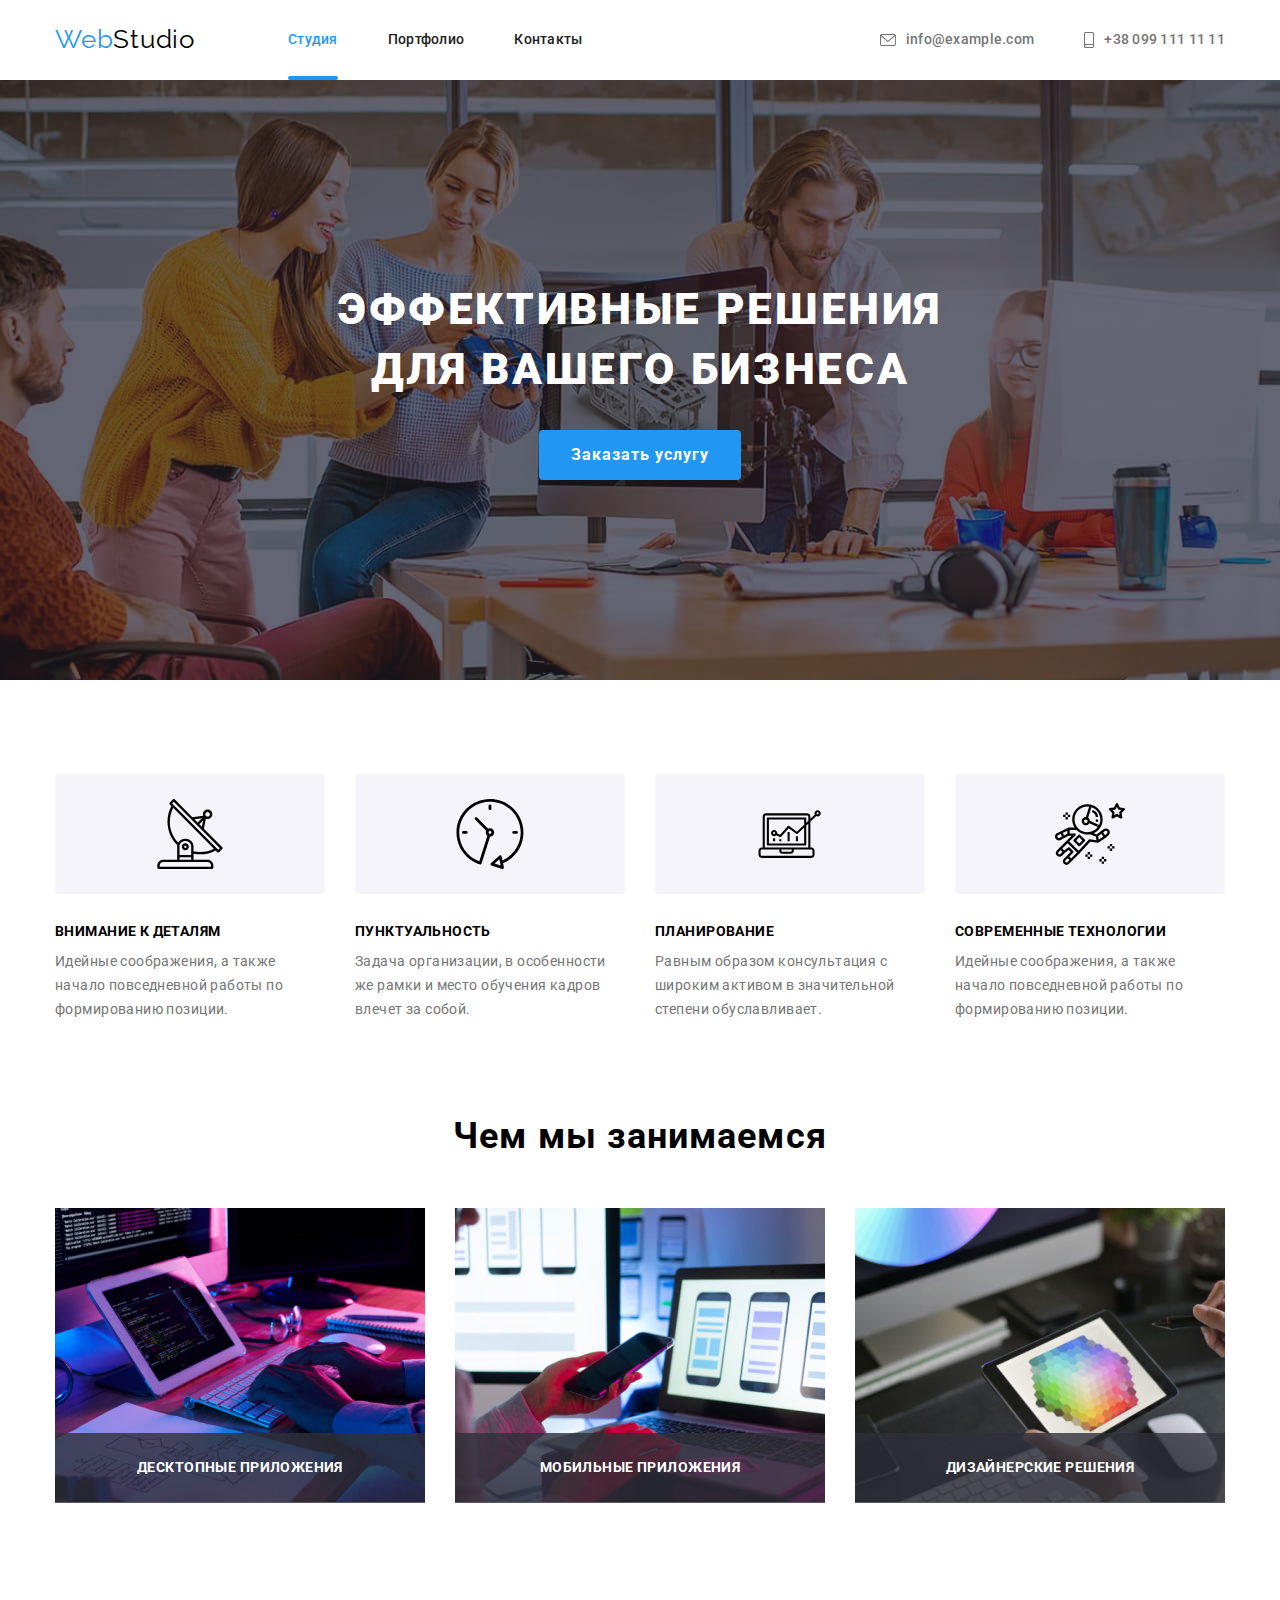
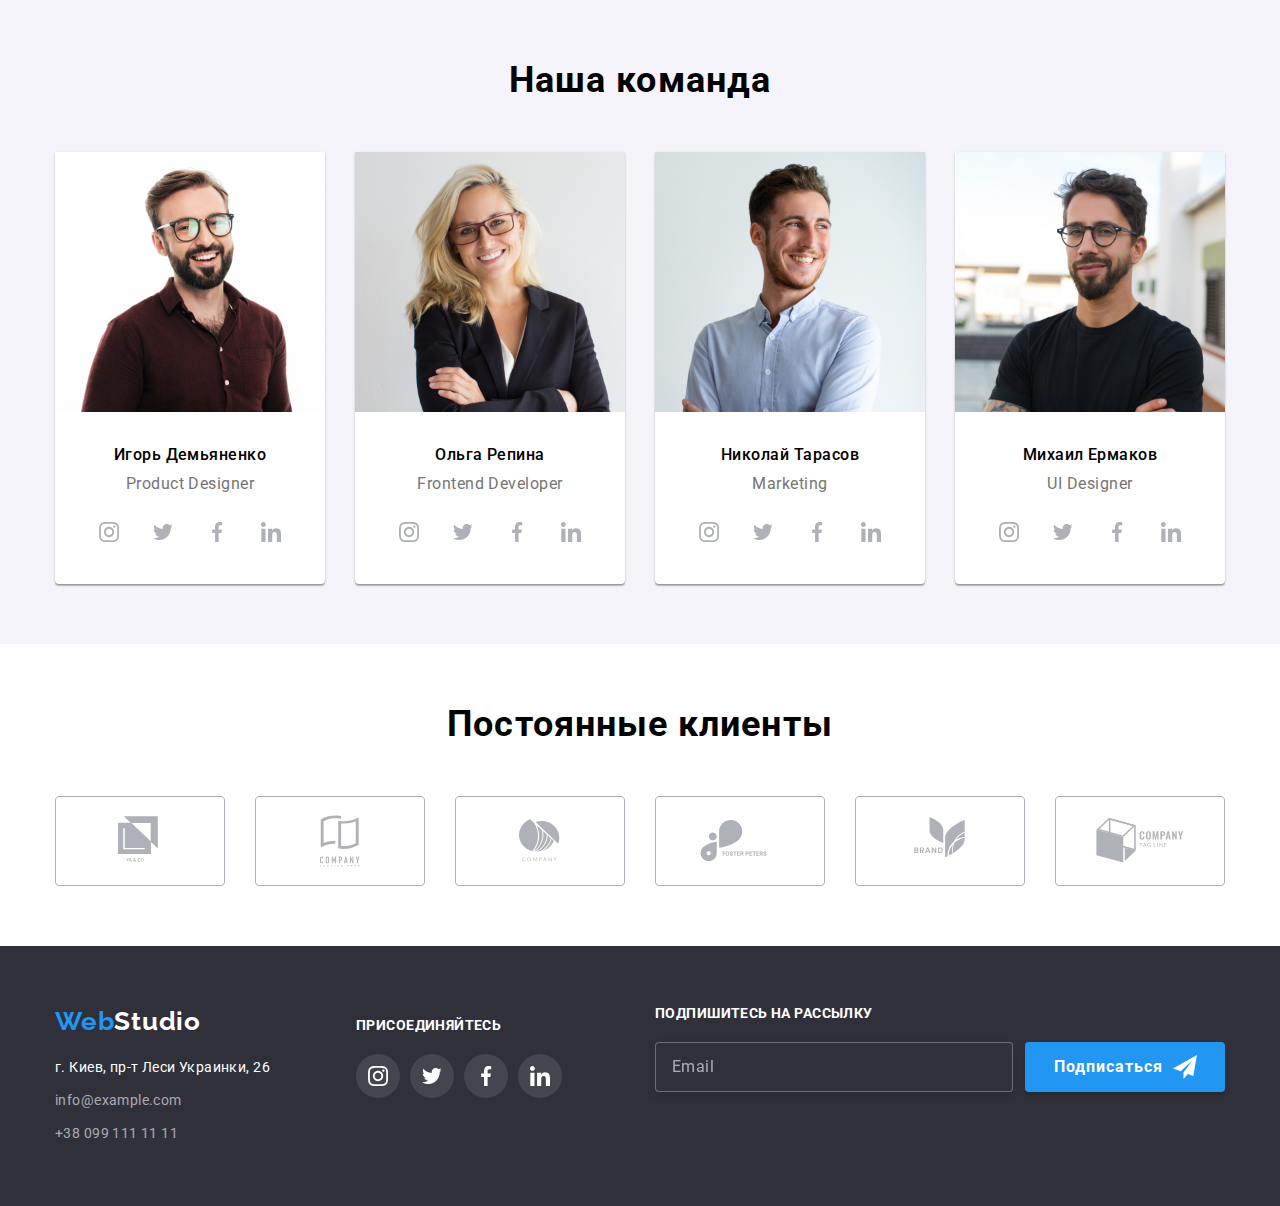
==== commit 12eaa22b: "Пофіксив модалку" ====
--- a/index.html
+++ b/index.html
@@ -126,19 +126,19 @@
             <ul class="list reset photo-list">
                 <li class=" photo-list-item">
                       <div class="img-wrap">
-                         <img src="./images/image1.jpg" alt="проектирование" width="370" >
+                         <img src="./images/images.for.stydio/desctop.jpg" alt="проектирование" width="370" >
                         <div class="explanation">Десктопные приложения</div>
                         </div>
                  </li>
                 <li class="photo-list-item">
                     <div class="img-wrap">
-                    <img src="./images/image2.jpg" alt="программирования" width="370">
+                    <img src="./images/images.for.stydio/mobile.jpg" alt="программирования" width="370">
                     <div class="explanation">Мобильные приложения</div>
                     </div>
                 </li>
                 <li class="photo-list-item">
                     <div class="img-wrap">
-                    <img src="./images/image3.jpg" alt="дизайн" width="370">
+                    <img src="./images/images.for.stydio/design.jpg" alt="дизайн" width="370">
                     <div class="explanation">Дизайнерские решения</div>
                     </div>
                 </li>
@@ -151,7 +151,7 @@
             <h2 class="section-title">Наша команда</h2>
             <ul class="list reset team-list">
                 <li class="team-list-item">
-                    <img src="./images/image-11.jpg" alt="Фото работника 1"  class="team-photo">
+                    <img src="./images/images.for.stydio/team_image1.jpg" alt="Фото работника 1"  class="team-photo">
                     <h3 class="list-name">Игорь Демьяненко</h3>
                     <p class="section-text profession ">Product Designer</p>
                     <ul class="social-list reset">
@@ -186,7 +186,7 @@
                     </ul>
                 </li>
                 <li  class="team-list-item">
-                    <img src="./images/img-12.jpg" alt="Фото работника 2"  class="team-photo">
+                    <img src="./images/images.for.stydio/team_image2.jpg" alt="Фото работника 2"  class="team-photo">
                     <h3 class="list-name">Ольга Репина</h3>
                     <p class="section-text profession">Frontend Developer</p>
                     <ul class="social-list reset">
@@ -221,7 +221,7 @@
                     </ul>
                 </li >
                 <li class="team-list-item">
-                    <img src="./images/img-13.jpg" alt="Фото работника 3"  class="team-photo">
+                    <img src="./images/images.for.stydio/team_image3.jpg" alt="Фото работника 3"  class="team-photo">
                     <h3 class="list-name">Николай Тарасов</h3>
                     <p class="section-text profession">Marketing</p>
                     <ul class="social-list reset">
@@ -256,7 +256,7 @@
                     </ul>
                 </li>
                 <li  class="team-list-item">
-                    <img src="./images/img-14.jpg" alt="Фотка работника 4" class="team-photo" >
+                    <img src="./images/images.for.stydio/team_image4.jpg" alt="Фотка работника 4" class="team-photo" >
                     <h3 class="list-name">Михаил Ермаков</h3>
                     <p class="section-text profession">UI Designer</p>
                     <ul class="social-list reset">
--- a/css/main.min.css
+++ b/css/main.min.css
@@ -1,2 +1,2 @@
-body{font-style:normal;font-family:Roboto, sans-serif}h1,h2,h3,h4,h5,h6,p{margin-bottom:0;margin-top:0}.reset{margin-top:0;margin-bottom:0;padding:0}.container{width:480px;padding-right:15px;padding-left:15px;margin-left:auto;margin-right:auto}@media screen and (min-width: 768px){.container{width:768px}}@media screen and (min-width: 1200px){.container{width:1200px}}.visually-hidden{position:absolute;clip:rect(0 0 0 0);width:1px;height:1px;margin:-1px}.list{list-style:none}.header-line{border-bottom:1px solid #ececec}.accent{color:#2196f3}.logo{margin:16px 0;color:#000;text-decoration:none;font-family:Raleway;font-size:24px;line-height:1.17;letter-spacing:0.03em}@media screen and (min-width: 768px){.logo{margin-right:88px}}@media screen and (min-width: 1200px){.logo{margin-right:93px;font-size:26px;line-height:1.2}}.main-nav{display:-webkit-box;display:-ms-flexbox;display:flex;-webkit-box-align:center;-ms-flex-align:center;align-items:center}.site-nav{display:none}@media screen and (min-width: 768px){.site-nav{display:-webkit-box;display:-ms-flexbox;display:flex}}@media screen and (min-width: 1200px){.site-nav{display:-webkit-box;display:-ms-flexbox;display:flex}}.site-nav{margin-top:0px;margin-bottom:0px}@media screen and (min-width: 768px){.site-nav-item:not(:last-child){margin-right:50px}}.site-nav-link,.auth-nav-link{font-weight:500;font-size:14px;line-height:1.14;letter-spacing:0.02em}.site-nav-link{position:relative;display:block;padding-top:32px;padding-bottom:32px;color:#212121;text-decoration:none;-webkit-transition:color 250ms cubic-bezier(0.4, 0, 0.2, 1);transition:color 250ms cubic-bezier(0.4, 0, 0.2, 1)}.site-nav-link:hover:after{opacity:1}.site-nav-link:hover{color:#2196f3}.site-nav-link:focus{color:#2196f3}.site-nav-link::after{content:'';position:absolute;bottom:0;left:0;width:100%;height:4px;border-radius:2px;background-color:#2196f3;opacity:0;-webkit-transition:opacity 250ms cubic-bezier(0.4, 0, 0.2, 1);transition:opacity 250ms cubic-bezier(0.4, 0, 0.2, 1)}.site-nav .current-link{color:#2196f3}.site-nav .current-link::after{opacity:1}.auth-nav{display:none}@media screen and (min-width: 768px){.auth-nav{display:block;margin-left:auto;margin-top:0px;margin-bottom:0px}}@media screen and (min-width: 1200px){.auth-nav{display:-webkit-box;display:-ms-flexbox;display:flex;margin-left:auto;margin-top:0px;margin-bottom:0px}}@media screen and (min-width: 768px){.auth-nav-item:not(:last-child){margin-bottom:10px}}@media screen and (min-width: 1200px){.auth-nav-item:not(:last-child){margin-right:50px;margin-bottom:0}}.auth-nav-link{display:-webkit-box;display:-ms-flexbox;display:flex;-webkit-box-align:center;-ms-flex-align:center;align-items:center;color:#757575;text-decoration:none;-webkit-transition:color 250ms cubic-bezier(0.4, 0, 0.2, 1);transition:color 250ms cubic-bezier(0.4, 0, 0.2, 1)}@media screen and (min-width: 768px){.auth-nav-link{padding:0}}@media screen and (min-width: 1200px){.auth-nav-link{padding-top:32px;padding-bottom:32px}}.auth-nav-link:hover{color:#2196f3}.auth-nav-link:focus{color:#2196f3}.header-icon{fill:currentColor;margin-right:8px;-webkit-transition:fill 250ms cubic-bezier(0.4, 0, 0.2, 1);transition:fill 250ms cubic-bezier(0.4, 0, 0.2, 1)}@media screen and (min-width: 1200px){.header-icon.icon-phone{width:10px;height:16px}}@media screen and (min-width: 1200px){.header-icon{margin-right:10px;width:16px;height:12px}}.header-icon:hover{fill:#2196f3}.header-icon:focus{fill:#2196f3}.header-buttom{width:40px;height:40px;display:-webkit-box;display:-ms-flexbox;display:flex;-webkit-box-pack:center;-ms-flex-pack:center;justify-content:center;-webkit-box-align:center;-ms-flex-align:center;align-items:center;margin:0;padding:0;background-color:transparent;border:none;cursor:pointer;color:#000;z-index:999999;margin-left:auto}@media screen and (min-width: 768px){.header-buttom{display:none}}.header_menu-icon{fill:currentColor;width:24px;height:16px;-webkit-transition:fill 250ms cubic-bezier(0.4, 0, 0.2, 1);transition:fill 250ms cubic-bezier(0.4, 0, 0.2, 1)}.header-buttom:hover .header_menu-icon,.header-buttom:focus .header_menu-icon{fill:#2196f3}.header-buttom .icon-cross{display:none}.header-buttom.is-open .icon-cross{display:block}.header-buttom.is-open .icon-menu{display:none}.header-buttom .icon-cross{display:none}.menu-container{display:none}.menu-container.is-open{display:block}@media screen and (min-width: 768px){.menu-container.is-open{display:none}}@media screen and (max-width: 767px){.menu-container{position:fixed;top:0;left:0;width:100%;height:100%;padding-top:48px;padding-left:40px;padding-bottom:48px;background-color:#fff;z-index:999;opacity:0;visibility:hidden;pointer-events:none;-webkit-transition:opacity 250ms cubic-bezier(0.4, 0, 0.2, 1);transition:opacity 250ms cubic-bezier(0.4, 0, 0.2, 1)}}@media screen and (min-width: 768px){.menu-container{display:none}}.menu-container.is-open{opacity:1;visibility:visible;pointer-events:initial}.menu-container.is-open .menu-nav{-webkit-transform:translateX 0;transform:translateX 0}.menu-nav{display:-webkit-box;display:-ms-flexbox;display:flex;-webkit-box-orient:vertical;-webkit-box-direction:normal;-ms-flex-direction:column;flex-direction:column;-webkit-transform:translateX -100%;transform:translateX -100%;-webkit-transition:-webkit-transform 250ms cubic-bezier(0.4, 0, 0.2, 1) 250ms;transition:-webkit-transform 250ms cubic-bezier(0.4, 0, 0.2, 1) 250ms;transition:transform 250ms cubic-bezier(0.4, 0, 0.2, 1) 250ms;transition:transform 250ms cubic-bezier(0.4, 0, 0.2, 1) 250ms, -webkit-transform 250ms cubic-bezier(0.4, 0, 0.2, 1) 250ms}.menu-nav-item:not(:last-child){margin-bottom:32px}.menu-nav-link{color:#212121;font-weight:500;font-size:40px;line-height:1.18;text-align:center;letter-spacing:0.02em;text-decoration:none;-webkit-transition:color 250ms cubic-bezier(0.4, 0, 0.2, 1);transition:color 250ms cubic-bezier(0.4, 0, 0.2, 1)}.menu-nav-link:hover,.menu-nav-link:focus{color:#2196f3}.menu-list{margin-bottom:302px}.menu-contacts{margin-bottom:64px}.menu-contacts-item:not(:last-child){margin-bottom:32px}.menu-contacts-link{text-decoration:none;font-weight:500;font-size:34px;line-height:1.18;letter-spacing:0.02em;color:#2196f3}.menu-contacts-link--color{color:#757575}.social-menu{display:-webkit-box;display:-ms-flexbox;display:flex}.social-menu-item:not(:last-child){border-right:1px solid rgba(33,33,33,0.2)}.social-menu-link{font-weight:500;font-size:18px;line-height:1.22;letter-spacing:0.02em;text-decoration:none;color:#2196f3;margin:0 10px}.hero{background:#c4c4c4;text-align:center;margin-top:0;margin-bottom:0}.hero-title{color:#fff;font-weight:900;font-size:44px;line-height:1.36;letter-spacing:0.06em;text-transform:uppercase}.hero-buttom{border-radius:4px;min-width:200;padding:10px 32px;margin-top:30px;cursor:pointer;border:none;color:#fff;background-color:#2196f3;font-weight:700;font-size:16px;line-height:1.87;-webkit-box-align:center;-ms-flex-align:center;align-items:center;letter-spacing:0.06em}.hero-overlay{max-width:1600px;height:600px;margin:0 auto;padding-top:200px;background-size:cover;background-repeat:no-repeat;background-position:center;background-image:-webkit-gradient(linear, left top, right top, from(rgba(47,48,58,0.4)), to(rgba(47,48,58,0.4))),url(../images/hero.jpg.jpg);background-image:linear-gradient(to right, rgba(47,48,58,0.4), rgba(47,48,58,0.4)),url(../images/hero.jpg.jpg)}.heading-container{width:696px;margin:0 auto}.benefits-section{padding-top:60px;padding-bottom:60px}@media screen and (min-width: 1200px){.benefits-section{padding-top:94px;padding-bottom:94px}}@media screen and (min-width: 768px){.list-description{display:-webkit-box;display:-ms-flexbox;display:flex;-ms-flex-wrap:wrap;flex-wrap:wrap;margin:-15px}}.list-description-item{width:100%}@media screen and (max-width: 767px){.list-description-item:not(:last-child){margin-bottom:30px}}@media screen and (min-width: 768px){.list-description-item{margin:15px;-ms-flex-preferred-size:calc((100% - 4 * 15px) / 2);flex-basis:calc((100% - 4 * 15px) / 2)}}@media screen and (min-width: 1200px){.list-description-item{-ms-flex-preferred-size:calc((100% - 8 * 15px) / 4);flex-basis:calc((100% - 8 * 15px) / 4)}}.list-description-item .list-title{font-size:14px;line-height:1.14;letter-spacing:0.03em;text-transform:uppercase;padding-bottom:10px}@media screen and (max-width: 767px){.list-description-item .list-title{text-align:center}}.wrapper{width:auto;height:120px;border-radius:4px;margin-bottom:30px;background-color:#f5f4fa;padding:25px 0;text-align:center}.wrapper-icon{width:70px;height:70px}.description{font-weight:400;font-size:14px;line-height:1.71;letter-spacing:0.03em}.photo-list{display:-webkit-box;display:-ms-flexbox;display:flex}.photo-list-item{width:370px;margin-right:30px}.photo-list-item:last-child{margin-right:0}.work-section{display:none;padding-bottom:94px}@media screen and (min-width: 1200px){.work-section{display:block}}.img-wrap{position:relative}.explanation{position:absolute;bottom:0px;-webkit-transform:translateY(0px);transform:translateY(0px);width:370px;background-color:rgba(47,48,58,0.8);text-align:center;height:70px;padding:27px 0px;font-weight:700;font-size:14px;line-height:1.14;letter-spacing:0.03em;text-transform:uppercase;color:#ffffff}.section-text{color:#757575}.section-title{font-weight:700;font-size:36px;line-height:1.16;text-align:center;letter-spacing:0.03em;margin-bottom:30px}@media screen and (min-width: 1200px){.section-title{margin-bottom:50px}}.team-section{background:#f5f4fa;padding-top:60px;padding-bottom:60px}.team-photo{width:100%}.list-name{font-weight:500;font-size:16px;line-height:1.18;text-align:center;letter-spacing:0.03em}.profession{font-weight:400;font-size:16px;line-height:1.18;text-align:center;letter-spacing:0.03em}.team-list{display:-webkit-box;display:-ms-flexbox;display:flex;-ms-flex-wrap:wrap;flex-wrap:wrap;margin:-15px}.team-list-item{width:100%;background:#ffffff;-webkit-box-shadow:0px 1px 3px rgba(0,0,0,0.12),0px 1px 1px rgba(0,0,0,0.14),0px 2px 1px rgba(0,0,0,0.2);box-shadow:0px 1px 3px rgba(0,0,0,0.12),0px 1px 1px rgba(0,0,0,0.14),0px 2px 1px rgba(0,0,0,0.2);border-radius:0px 0px 4px 4px}@media screen and (max-width: 767px){.team-list-item:not(:last-child){margin-bottom:30px}}@media screen and (min-width: 768px){.team-list-item{margin:15px;-ms-flex-preferred-size:calc((100% - 4 * 15px) / 2);flex-basis:calc((100% - 4 * 15px) / 2)}}@media screen and (min-width: 1200px){.team-list-item{-ms-flex-preferred-size:calc((100% - 8 * 15px) / 4);flex-basis:calc((100% - 8 * 15px) / 4)}}.list-name{padding-bottom:10px;padding-top:30px}.profession{margin-bottom:16px}.social-list{display:-webkit-box;display:-ms-flexbox;display:flex;-webkit-box-pack:center;-ms-flex-pack:center;justify-content:center;list-style:none;padding-bottom:24px}@media screen and (min-width: 1200px){.social-list{padding-bottom:30px}}.social-link{display:-webkit-inline-box;display:-ms-inline-flexbox;display:inline-flex;-webkit-box-align:center;-ms-flex-align:center;align-items:center;-webkit-box-pack:center;-ms-flex-pack:center;justify-content:center;background-color:#fff;border-radius:50%;color:#afb1b8;width:44px;height:44px;-webkit-transition:color 250ms cubic-bezier(0.4, 0, 0.2, 1),background-color 250ms cubic-bezier(0.4, 0, 0.2, 1);transition:color 250ms cubic-bezier(0.4, 0, 0.2, 1),background-color 250ms cubic-bezier(0.4, 0, 0.2, 1)}.social-link:hover,.social-link:focus{background-color:#2196f3;color:#fff}.social-item:not(:last-child){margin-right:10px}.social-icon{width:20px;height:20px;fill:currentColor}.clients-section{padding-top:60px;padding-bottom:60px}.clients-list{display:-webkit-box;display:-ms-flexbox;display:flex;-ms-flex-wrap:wrap;flex-wrap:wrap;margin:-15px}.clients-item{margin:15px}@media screen and (max-width: 767px){.clients-item{-ms-flex-preferred-size:calc((100% - 4 * 15px) / 2);flex-basis:calc((100% - 4 * 15px) / 2)}}@media screen and (min-width: 768px){.clients-item{-ms-flex-preferred-size:calc((100% - 6 * 15px) / 3);flex-basis:calc((100% - 6 * 15px) / 3)}}@media screen and (min-width: 1200px){.clients-item{-ms-flex-preferred-size:calc((100% - 12 * 15px) / 6);flex-basis:calc((100% - 12 * 15px) / 6)}}.clients-link{display:-webkit-box;display:-ms-flexbox;display:flex;-webkit-box-pack:center;-ms-flex-pack:center;justify-content:center;-webkit-box-align:center;-ms-flex-align:center;align-items:center;border:1px solid #afb1b8;border-radius:4px;height:90px;color:#afb1b8;-webkit-transition:color 250ms cubic-bezier(0.4, 0, 0.2, 1),border 250ms cubic-bezier(0.4, 0, 0.2, 1),border-radius 250ms cubic-bezier(0.4, 0, 0.2, 1);transition:color 250ms cubic-bezier(0.4, 0, 0.2, 1),border 250ms cubic-bezier(0.4, 0, 0.2, 1),border-radius 250ms cubic-bezier(0.4, 0, 0.2, 1)}.clients-link:hover,.clients-link:focus{color:#2196f3;border:1px solid #2196f3;border-radius:4px}.clients-icon{display:-webkit-box;display:-ms-flexbox;display:flex;fill:currentColor}.backdrop{position:fixed;top:0;left:0;width:100%;height:100%;background-color:rgba(0,0,0,0.2);padding:93px 15px;opacity:1;overflow-y:scroll;z-index:15;-webkit-transition:opacity 250ms cubic-bezier(0.4, 0, 0.2, 1);transition:opacity 250ms cubic-bezier(0.4, 0, 0.2, 1)}@media screen and (min-width: 768px){.backdrop{padding:0}}.backdrop.is-hidden{opacity:0;pointer-events:none;visibility:hidden}.backdrop.is-hidden .modal{-webkit-transform:translate(-50%, -50%) scale(1.1);transform:translate(-50%, -50%) scale(1.1)}.modal{position:absolute;min-height:590px;border-radius:4px;top:50%;left:50%;padding:40px;background-color:#fff;-webkit-transform:translate(-50%, -50%) scale(1);transform:translate(-50%, -50%) scale(1);-webkit-transition:-webkit-transform 250ms cubic-bezier(0.4, 0, 0.2, 1);transition:-webkit-transform 250ms cubic-bezier(0.4, 0, 0.2, 1);transition:transform 250ms cubic-bezier(0.4, 0, 0.2, 1);transition:transform 250ms cubic-bezier(0.4, 0, 0.2, 1), -webkit-transform 250ms cubic-bezier(0.4, 0, 0.2, 1)}@media screen and (min-width: 768px){.modal{width:450px;height:auto;min-height:609px;top:50%;left:50%}}@media screen and (min-width: 1200px){.modal{padding:15px;height:581px;width:528px}}.modal-buttom{position:absolute;top:8px;right:8px;width:30px;height:30px;display:-webkit-box;display:-ms-flexbox;display:flex;-webkit-box-pack:center;-ms-flex-pack:center;justify-content:center;-webkit-box-align:center;-ms-flex-align:center;align-items:center;border:1px solid rgba(0,0,0,0.1);border-radius:50%;background-color:#ffffff;cursor:pointer}.modal-icon{width:18px;height:18px;fill:#000000;-webkit-transition:fill 250ms cubic-bezier(0.4, 0, 0.2, 1);transition:fill 250ms cubic-bezier(0.4, 0, 0.2, 1)}.modal-buttom:hover .modal-icon,.modal-buttom:focus .modal-icon{fill:#2196f3}.modal-header{margin-top:40px;margin-bottom:12px;font-weight:700;font-size:20px;line-height:1.15;text-align:center;letter-spacing:0.03em}.field{margin:auto;margin-bottom:10px;width:448px}.field .icon{position:absolute;top:50%;left:12px;-webkit-transform:translateY(-50%);transform:translateY(-50%);height:18px;width:18px;fill:#212121;-webkit-transition:fill 250ms cubic-bezier(0.4, 0, 0.2, 1);transition:fill 250ms cubic-bezier(0.4, 0, 0.2, 1)}.input{width:100%;height:40px;border:1px solid rgba(33,33,33,0.2);border-radius:4px;-webkit-transition:border 250ms cubic-bezier(0.4, 0, 0.2, 1);transition:border 250ms cubic-bezier(0.4, 0, 0.2, 1)}.input:focus{outline:none;border:1px solid #2196f3}.username .input,.username .input,.username .email .input{padding-left:42px}.label{display:inline-block;margin-bottom:4px;font-weight:400;font-size:12px;line-height:1.16;letter-spacing:0.01em;color:#757575}.label-checkbox{font-weight:400;font-size:14px;line-height:1.71;letter-spacing:0.03em;color:#757575}.form-buttom{display:-webkit-box;display:-ms-flexbox;display:flex;padding:10px 55px;margin:auto;background-color:#2196f3;color:#fff;font-weight:700;font-size:16px;line-height:1.87;letter-spacing:0.06em;border:none;-webkit-box-shadow:0px 4px 4px rgba(0,0,0,0.15);box-shadow:0px 4px 4px rgba(0,0,0,0.15);border-radius:4px;cursor:pointer;-webkit-transition:background-color 250ms cubic-bezier(0.4, 0, 0.2, 1);transition:background-color 250ms cubic-bezier(0.4, 0, 0.2, 1)}.form-buttom:hover,.form-buttom:focus{background-color:#188ce8}.checkbox{margin-bottom:32px}.comment-container{margin-bottom:18px}.input-comment{resize:none;height:120px;width:100%;padding:12px 16px}.input-comment::-webkit-input-placeholder{font-weight:normal;font-size:14px;line-height:1.14;letter-spacing:0.01em;color:rgba(117,117,117,0.5)}.input-comment:-ms-input-placeholder{font-weight:normal;font-size:14px;line-height:1.14;letter-spacing:0.01em;color:rgba(117,117,117,0.5)}.input-comment::-ms-input-placeholder{font-weight:normal;font-size:14px;line-height:1.14;letter-spacing:0.01em;color:rgba(117,117,117,0.5)}.input-comment::placeholder{font-weight:normal;font-size:14px;line-height:1.14;letter-spacing:0.01em;color:rgba(117,117,117,0.5)}.checkbox-link{color:#2196f3}.icon-container{position:relative}.input:focus+.icon{fill:#2196f3}.checkbox-label{display:-webkit-box;display:-ms-flexbox;display:flex;-webkit-box-align:center;-ms-flex-align:center;align-items:center}.checkbox-icon{display:inline-block;width:16px;height:15px;border:2px solid #212121;border-radius:2px;margin-right:8px;margin-left:12px;-webkit-transition:background-color 250ms cubic-bezier(0.4, 0, 0.2, 1);transition:background-color 250ms cubic-bezier(0.4, 0, 0.2, 1)}.old-checkbox:checked+.checkbox-icon{background-color:#2196f3;background-image:url(../images/svg/check.svg);background-size:contain;background-origin:border-box;border:2px solid #2196f3}.main-content{padding-top:60px;padding-bottom:60px}@media screen and (min-width: 1200px){.main-content{padding-top:94px;padding-bottom:94px}}.buttom-nav{display:-webkit-box;display:-ms-flexbox;display:flex;-ms-flex-wrap:wrap;flex-wrap:wrap;margin-bottom:40px}@media screen and (min-width: 768px){.buttom-nav{margin-bottom:30px;-ms-flex-wrap:nowrap;flex-wrap:nowrap;-webkit-box-pack:center;-ms-flex-pack:center;justify-content:center}}@media screen and (min-width: 1200px){.buttom-nav{margin-bottom:50px}}@media screen and (max-width: 767px){.buttom-nav-item:nth-child(-n+3){margin-bottom:15px}}.buttom-nav-item:not(:last-child){margin-right:8px}.list-buttom{border-radius:4px;cursor:pointer;padding:6px 22px;border:none;color:#000;background:#f5f4fa;font-weight:500;font-size:16px;line-height:1.62;text-align:center;letter-spacing:0.03em;-webkit-transition:background-color 250ms cubic-bezier(0.4, 0, 0.2, 1),color 250ms cubic-bezier(0.4, 0, 0.2, 1),-webkit-box-shadow 250ms cubic-bezier(0.4, 0, 0.2, 1);transition:background-color 250ms cubic-bezier(0.4, 0, 0.2, 1),color 250ms cubic-bezier(0.4, 0, 0.2, 1),-webkit-box-shadow 250ms cubic-bezier(0.4, 0, 0.2, 1);transition:background-color 250ms cubic-bezier(0.4, 0, 0.2, 1),color 250ms cubic-bezier(0.4, 0, 0.2, 1),box-shadow 250ms cubic-bezier(0.4, 0, 0.2, 1);transition:background-color 250ms cubic-bezier(0.4, 0, 0.2, 1),color 250ms cubic-bezier(0.4, 0, 0.2, 1),box-shadow 250ms cubic-bezier(0.4, 0, 0.2, 1),-webkit-box-shadow 250ms cubic-bezier(0.4, 0, 0.2, 1)}.list-buttom:hover,.list-buttom:focus{background-color:#2196f3;color:#fff;-webkit-box-shadow:0px 3px 1px rgba(0,0,0,0.1),0px 1px 2px rgba(0,0,0,0.08),0px 2px 2px rgba(0,0,0,0.12);box-shadow:0px 3px 1px rgba(0,0,0,0.1),0px 1px 2px rgba(0,0,0,0.08),0px 2px 2px rgba(0,0,0,0.12)}@media screen and (min-width: 768px){.example-list{display:-webkit-box;display:-ms-flexbox;display:flex;-ms-flex-wrap:wrap;flex-wrap:wrap;margin:-15px}}.example-photo{display:block;height:auto;width:100%}.example-item{background:#ffffff;width:100%;cursor:pointer}.example-item:not(:last-child){margin-bottom:30px}@media screen and (min-width: 768px){.example-item{margin:15px;-ms-flex-preferred-size:calc((100% - 4 * 15px) / 2);flex-basis:calc((100% - 4 * 15px) / 2)}}@media screen and (min-width: 1200px){.example-item{-ms-flex-preferred-size:calc((100% - 6 * 15px) / 3);flex-basis:calc((100% - 6 * 15px) / 3)}}.example-link{display:block;text-decoration:none;-webkit-transition:-webkit-box-shadow 250ms cubic-bezier(0.4, 0, 0.2, 1);transition:-webkit-box-shadow 250ms cubic-bezier(0.4, 0, 0.2, 1);transition:box-shadow 250ms cubic-bezier(0.4, 0, 0.2, 1);transition:box-shadow 250ms cubic-bezier(0.4, 0, 0.2, 1), -webkit-box-shadow 250ms cubic-bezier(0.4, 0, 0.2, 1)}.example-link:hover,.example-link:focus{-webkit-box-shadow:0px 1px 1px rgba(0,0,0,0.12),0px 4px 4px rgba(0,0,0,0.06),1px 4px 6px rgba(0,0,0,0.16);box-shadow:0px 1px 1px rgba(0,0,0,0.12),0px 4px 4px rgba(0,0,0,0.06),1px 4px 6px rgba(0,0,0,0.16)}.example-wrap{position:relative;width:100%;height:294px;overflow:hidden}.overlay-text{position:absolute;width:100%;height:100%;bottom:0px;left:0;-webkit-transform:translateY(100%);transform:translateY(100%);font-weight:normal;font-size:18px;line-height:1.56;letter-spacing:0.03em;color:#ffffff;padding:63px 24px;background-color:rgba(33,150,243,0.9);-webkit-transition:-webkit-transform 250ms cubic-bezier(0.4, 0, 0.2, 1);transition:-webkit-transform 250ms cubic-bezier(0.4, 0, 0.2, 1);transition:transform 250ms cubic-bezier(0.4, 0, 0.2, 1);transition:transform 250ms cubic-bezier(0.4, 0, 0.2, 1), -webkit-transform 250ms cubic-bezier(0.4, 0, 0.2, 1)}.example-link:hover .overlay-text,.example-link:focus .overlay-text{-webkit-transform:translateY(0%);transform:translateY(0%)}.card-content{padding:20px 24px;border-width:1px;border-right-style:solid;border-right-color:#eeeeee;border-left-style:solid;border-left-color:#eeeeee;border-bottom-style:solid;border-bottom-color:#eeeeee}.example-title{color:#212121;font-weight:700;font-size:18px;line-height:2;letter-spacing:0.06em}.list-kind{color:#757575;font-weight:400;font-size:16px;line-height:1.87;letter-spacing:0.03em}.footer{background-color:#2f303a;padding-top:60px;padding-bottom:60px}.footer-logo{color:#fff;text-decoration:none;font-family:Raleway;font-weight:700;font-size:26px;line-height:1.19;letter-spacing:0.03em}.address{padding-top:20px;padding-bottom:9px;color:#fff;font-weight:400;font-size:14px;line-height:1.71;letter-spacing:0.03em;font-style:normal}.link-mail{margin-bottom:9px}.contacts-link{color:rgba(255,255,255,0.6);text-decoration:none;font-weight:400;font-size:14px;line-height:1.71;letter-spacing:0.03em;-webkit-transition:color 250ms cubic-bezier(0.4, 0, 0.2, 1);transition:color 250ms cubic-bezier(0.4, 0, 0.2, 1)}.contacts-link:hover,.contacts-link:focus{color:#2196f3}@media screen and (max-width: 1199px){.footer-wrap{text-align:center}}@media screen and (min-width: 1200px){.footer-wrap{display:-webkit-box;display:-ms-flexbox;display:flex}}@media screen and (min-width: 768px){.wrap-contacts-social{display:-webkit-box;display:-ms-flexbox;display:flex;margin-bottom:60px;-webkit-box-pack:center;-ms-flex-pack:center;justify-content:center;-webkit-box-align:baseline;-ms-flex-align:baseline;align-items:baseline}}@media screen and (min-width: 768px) and (min-width: 1200px){.wrap-contacts-social{margin-bottom:0}}@media screen and (max-width: 767px){.footer-contacts{margin-bottom:60px}}@media screen and (min-width: 768px){.footer-contacts{margin-right:165px}}@media screen and (min-width: 1200px){.footer-contacts{margin-right:70px;margin-bottom:0;width:231px}}.footer-social-name{display:block;margin-bottom:20px;font-weight:700;font-size:14px;line-height:1.14;letter-spacing:0.03em;text-transform:uppercase;color:#ffffff}.social-footer{display:-webkit-box;display:-ms-flexbox;display:flex;-webkit-box-pack:center;-ms-flex-pack:center;justify-content:center;list-style:none;text-align:center}@media screen and (max-width: 768px){.social-footer{margin-bottom:60px}}.footer-social-link{display:-webkit-inline-box;display:-ms-inline-flexbox;display:inline-flex;-webkit-box-align:center;-ms-flex-align:center;align-items:center;-webkit-box-pack:center;-ms-flex-pack:center;justify-content:center;background-color:rgba(255,255,255,0.1);border-radius:50%;width:44px;height:44px;-webkit-transition:background-color 250ms cubic-bezier(0.4, 0, 0.2, 1),fill 250ms cubic-bezier(0.4, 0, 0.2, 1);transition:background-color 250ms cubic-bezier(0.4, 0, 0.2, 1),fill 250ms cubic-bezier(0.4, 0, 0.2, 1)}.footer-social-link:hover,.footer-social-link:focus{background-color:#2196f3;fill:#fff}.footer-social-item:not(:last-child){margin-right:10px}.footer-social-icon{width:20px;height:20px;fill:#fff}@media screen and (min-width: 1200px){.footer-form{margin-left:93px}}.footer-form .footer-buttom{position:relative;padding-top:10px;padding-bottom:10px;padding-left:29px;padding-right:62px;background-color:#2196f3;border:none;cursor:pointer;-webkit-box-shadow:0px 4px 4px rgba(0,0,0,0.15);box-shadow:0px 4px 4px rgba(0,0,0,0.15);border-radius:4px;display:-webkit-box;display:-ms-flexbox;display:flex;-webkit-box-align:center;-ms-flex-align:center;align-items:center;margin-right:auto;margin-left:auto;font-weight:700;font-size:16px;line-height:1.87;text-align:center;letter-spacing:0.06em;color:#ffffff}@media screen and (min-width: 1200px){.footer-form .footer-buttom{margin-left:12px;margin-right:0}}.form-logo{margin-bottom:20px;font-weight:700;font-size:14px;line-height:1.14;letter-spacing:0.03em;text-transform:uppercase;color:#ffffff}.footer-buttom .icon{position:absolute;width:24px;height:24px;right:28px}@media screen and (min-width: 1200px){.flex-input{display:-webkit-box;display:-ms-flexbox;display:flex}}.footer-input{width:450px;height:50px;background-color:#2f303a;border:1px solid rgba(255,255,255,0.3);-webkit-filter:drop-shadow(0px 4px 4px rgba(0,0,0,0.15));filter:drop-shadow(0px 4px 4px rgba(0,0,0,0.15));border-radius:4px;color:#fff;margin-bottom:20px}@media screen and (min-width: 1200px){.footer-input{margin-bottom:0;width:358px}}.footer-input::-webkit-input-placeholder{font-weight:400;font-size:16px;line-height:1.25;display:-webkit-box;display:flex;-webkit-box-align:center;align-items:center;letter-spacing:0.03em;color:rgba(255,255,255,0.6)}.footer-input:-ms-input-placeholder{font-weight:400;font-size:16px;line-height:1.25;display:-ms-flexbox;display:flex;-ms-flex-align:center;align-items:center;letter-spacing:0.03em;color:rgba(255,255,255,0.6)}.footer-input::-ms-input-placeholder{font-weight:400;font-size:16px;line-height:1.25;display:-ms-flexbox;display:flex;-ms-flex-align:center;align-items:center;letter-spacing:0.03em;color:rgba(255,255,255,0.6)}.footer-input::placeholder{font-weight:400;font-size:16px;line-height:1.25;display:-webkit-box;display:-ms-flexbox;display:flex;-webkit-box-align:center;-ms-flex-align:center;align-items:center;letter-spacing:0.03em;color:rgba(255,255,255,0.6)}
+body{font-style:normal;font-family:Roboto, sans-serif}h1,h2,h3,h4,h5,h6,p{margin-bottom:0;margin-top:0}.reset{margin-top:0;margin-bottom:0;padding:0}.container{width:480px;padding-right:15px;padding-left:15px;margin-left:auto;margin-right:auto}@media screen and (min-width: 768px){.container{width:768px}}@media screen and (min-width: 1200px){.container{width:1200px}}.visually-hidden{position:absolute;clip:rect(0 0 0 0);width:1px;height:1px;margin:-1px}.list{list-style:none}.header-line{border-bottom:1px solid #ececec}.accent{color:#2196f3}.logo{margin:16px 0;color:#000;text-decoration:none;font-family:Raleway;font-size:24px;line-height:1.17;letter-spacing:0.03em}@media screen and (min-width: 768px){.logo{margin-right:88px}}@media screen and (min-width: 1200px){.logo{margin-right:93px;font-size:26px;line-height:1.2}}.main-nav{display:-webkit-box;display:-ms-flexbox;display:flex;-webkit-box-align:center;-ms-flex-align:center;align-items:center}.site-nav{display:none}@media screen and (min-width: 768px){.site-nav{display:-webkit-box;display:-ms-flexbox;display:flex}}@media screen and (min-width: 1200px){.site-nav{display:-webkit-box;display:-ms-flexbox;display:flex}}.site-nav{margin-top:0px;margin-bottom:0px}@media screen and (min-width: 768px){.site-nav-item:not(:last-child){margin-right:50px}}.site-nav-link,.auth-nav-link{font-weight:500;font-size:14px;line-height:1.14;letter-spacing:0.02em}.site-nav-link{position:relative;display:block;padding-top:32px;padding-bottom:32px;color:#212121;text-decoration:none;-webkit-transition:color 250ms cubic-bezier(0.4, 0, 0.2, 1);transition:color 250ms cubic-bezier(0.4, 0, 0.2, 1)}.site-nav-link:hover:after{opacity:1}.site-nav-link:hover{color:#2196f3}.site-nav-link:focus{color:#2196f3}.site-nav-link::after{content:'';position:absolute;bottom:0;left:0;width:100%;height:4px;border-radius:2px;background-color:#2196f3;opacity:0;-webkit-transition:opacity 250ms cubic-bezier(0.4, 0, 0.2, 1);transition:opacity 250ms cubic-bezier(0.4, 0, 0.2, 1)}.site-nav .current-link{color:#2196f3}.site-nav .current-link::after{opacity:1}.auth-nav{display:none}@media screen and (min-width: 768px){.auth-nav{display:block;margin-left:auto;margin-top:0px;margin-bottom:0px}}@media screen and (min-width: 1200px){.auth-nav{display:-webkit-box;display:-ms-flexbox;display:flex;margin-left:auto;margin-top:0px;margin-bottom:0px}}@media screen and (min-width: 768px){.auth-nav-item:not(:last-child){margin-bottom:10px}}@media screen and (min-width: 1200px){.auth-nav-item:not(:last-child){margin-right:50px;margin-bottom:0}}.auth-nav-link{display:-webkit-box;display:-ms-flexbox;display:flex;-webkit-box-align:center;-ms-flex-align:center;align-items:center;color:#757575;text-decoration:none;-webkit-transition:color 250ms cubic-bezier(0.4, 0, 0.2, 1);transition:color 250ms cubic-bezier(0.4, 0, 0.2, 1)}@media screen and (min-width: 768px){.auth-nav-link{padding:0}}@media screen and (min-width: 1200px){.auth-nav-link{padding-top:32px;padding-bottom:32px}}.auth-nav-link:hover{color:#2196f3}.auth-nav-link:focus{color:#2196f3}.header-icon{fill:currentColor;margin-right:8px;-webkit-transition:fill 250ms cubic-bezier(0.4, 0, 0.2, 1);transition:fill 250ms cubic-bezier(0.4, 0, 0.2, 1)}@media screen and (min-width: 1200px){.header-icon.icon-phone{width:10px;height:16px}}@media screen and (min-width: 1200px){.header-icon{margin-right:10px;width:16px;height:12px}}.header-icon:hover{fill:#2196f3}.header-icon:focus{fill:#2196f3}.header-buttom{width:40px;height:40px;display:-webkit-box;display:-ms-flexbox;display:flex;-webkit-box-pack:center;-ms-flex-pack:center;justify-content:center;-webkit-box-align:center;-ms-flex-align:center;align-items:center;margin:0;padding:0;background-color:transparent;border:none;cursor:pointer;color:#000;z-index:999999;margin-left:auto}@media screen and (min-width: 768px){.header-buttom{display:none}}.header_menu-icon{fill:currentColor;width:24px;height:16px;-webkit-transition:fill 250ms cubic-bezier(0.4, 0, 0.2, 1);transition:fill 250ms cubic-bezier(0.4, 0, 0.2, 1)}.header-buttom:hover .header_menu-icon,.header-buttom:focus .header_menu-icon{fill:#2196f3}.header-buttom .icon-cross{display:none}.header-buttom.is-open .icon-cross{display:block}.header-buttom.is-open .icon-menu{display:none}.header-buttom .icon-cross{display:none}.menu-container{display:none}.menu-container.is-open{display:block}@media screen and (min-width: 768px){.menu-container.is-open{display:none}}@media screen and (max-width: 767px){.menu-container{position:fixed;top:0;left:0;width:100%;height:100%;padding-top:48px;padding-left:40px;padding-bottom:48px;background-color:#fff;z-index:999;opacity:0;visibility:hidden;pointer-events:none;-webkit-transition:opacity 250ms cubic-bezier(0.4, 0, 0.2, 1);transition:opacity 250ms cubic-bezier(0.4, 0, 0.2, 1)}}@media screen and (min-width: 768px){.menu-container{display:none}}.menu-container.is-open{opacity:1;visibility:visible;pointer-events:initial}.menu-container.is-open .menu-nav{-webkit-transform:translateX 0;transform:translateX 0}.menu-nav{display:-webkit-box;display:-ms-flexbox;display:flex;-webkit-box-orient:vertical;-webkit-box-direction:normal;-ms-flex-direction:column;flex-direction:column;-webkit-transform:translateX -100%;transform:translateX -100%;-webkit-transition:-webkit-transform 250ms cubic-bezier(0.4, 0, 0.2, 1) 250ms;transition:-webkit-transform 250ms cubic-bezier(0.4, 0, 0.2, 1) 250ms;transition:transform 250ms cubic-bezier(0.4, 0, 0.2, 1) 250ms;transition:transform 250ms cubic-bezier(0.4, 0, 0.2, 1) 250ms, -webkit-transform 250ms cubic-bezier(0.4, 0, 0.2, 1) 250ms}.menu-nav-item:not(:last-child){margin-bottom:32px}.menu-nav-link{color:#212121;font-weight:500;font-size:40px;line-height:1.18;text-align:center;letter-spacing:0.02em;text-decoration:none;-webkit-transition:color 250ms cubic-bezier(0.4, 0, 0.2, 1);transition:color 250ms cubic-bezier(0.4, 0, 0.2, 1)}.menu-nav-link:hover,.menu-nav-link:focus{color:#2196f3}.menu-list{margin-bottom:302px}.menu-contacts{margin-bottom:64px}.menu-contacts-item:not(:last-child){margin-bottom:32px}.menu-contacts-link{text-decoration:none;font-weight:500;font-size:34px;line-height:1.18;letter-spacing:0.02em;color:#2196f3}.menu-contacts-link--color{color:#757575}.social-menu{display:-webkit-box;display:-ms-flexbox;display:flex}.social-menu-item:not(:last-child){border-right:1px solid rgba(33,33,33,0.2)}.social-menu-link{font-weight:500;font-size:18px;line-height:1.22;letter-spacing:0.02em;text-decoration:none;color:#2196f3;margin:0 10px}.hero{background:#c4c4c4;text-align:center;margin-top:0;margin-bottom:0}.hero-title{color:#fff;font-weight:900;font-size:44px;line-height:1.36;letter-spacing:0.06em;text-transform:uppercase}.hero-buttom{border-radius:4px;min-width:200;padding:10px 32px;margin-top:30px;cursor:pointer;border:none;color:#fff;background-color:#2196f3;font-weight:700;font-size:16px;line-height:1.87;-webkit-box-align:center;-ms-flex-align:center;align-items:center;letter-spacing:0.06em}.hero-overlay{max-width:1600px;height:600px;margin:0 auto;padding-top:200px;background-size:cover;background-repeat:no-repeat;background-position:center;background-image:-webkit-gradient(linear, left top, right top, from(rgba(47,48,58,0.4)), to(rgba(47,48,58,0.4))),url(../images/images.for.stydio/headerdesctop.jpg);background-image:linear-gradient(to right, rgba(47,48,58,0.4), rgba(47,48,58,0.4)),url(../images/images.for.stydio/headerdesctop.jpg)}.heading-container{width:696px;margin:0 auto}.benefits-section{padding-top:60px;padding-bottom:60px}@media screen and (min-width: 1200px){.benefits-section{padding-top:94px;padding-bottom:94px}}@media screen and (min-width: 768px){.list-description{display:-webkit-box;display:-ms-flexbox;display:flex;-ms-flex-wrap:wrap;flex-wrap:wrap;margin:-15px}}.list-description-item{width:100%}@media screen and (max-width: 767px){.list-description-item:not(:last-child){margin-bottom:30px}}@media screen and (min-width: 768px){.list-description-item{margin:15px;-ms-flex-preferred-size:calc((100% - 4 * 15px) / 2);flex-basis:calc((100% - 4 * 15px) / 2)}}@media screen and (min-width: 1200px){.list-description-item{-ms-flex-preferred-size:calc((100% - 8 * 15px) / 4);flex-basis:calc((100% - 8 * 15px) / 4)}}.list-description-item .list-title{font-size:14px;line-height:1.14;letter-spacing:0.03em;text-transform:uppercase;padding-bottom:10px}@media screen and (max-width: 767px){.list-description-item .list-title{text-align:center}}.wrapper{width:auto;height:120px;border-radius:4px;margin-bottom:30px;background-color:#f5f4fa;padding:25px 0;text-align:center}.wrapper-icon{width:70px;height:70px}.description{font-weight:400;font-size:14px;line-height:1.71;letter-spacing:0.03em}.photo-list{display:-webkit-box;display:-ms-flexbox;display:flex}.photo-list-item{width:370px;margin-right:30px}.photo-list-item:last-child{margin-right:0}.work-section{display:none;padding-bottom:94px}@media screen and (min-width: 1200px){.work-section{display:block}}.img-wrap{position:relative}.explanation{position:absolute;bottom:0px;-webkit-transform:translateY(-3px);transform:translateY(-3px);width:370px;background-color:rgba(47,48,58,0.8);text-align:center;height:70px;padding:27px 0px;font-weight:700;font-size:14px;line-height:1.14;letter-spacing:0.03em;text-transform:uppercase;color:#ffffff}.section-text{color:#757575}.section-title{font-weight:700;font-size:36px;line-height:1.16;text-align:center;letter-spacing:0.03em;margin-bottom:30px}@media screen and (min-width: 1200px){.section-title{margin-bottom:50px}}.team-section{background:#f5f4fa;padding-top:60px;padding-bottom:60px}.team-photo{width:100%}.list-name{font-weight:500;font-size:16px;line-height:1.18;text-align:center;letter-spacing:0.03em}.profession{font-weight:400;font-size:16px;line-height:1.18;text-align:center;letter-spacing:0.03em}.team-list{display:-webkit-box;display:-ms-flexbox;display:flex;-ms-flex-wrap:wrap;flex-wrap:wrap;margin:-15px}.team-list-item{width:100%;background:#ffffff;-webkit-box-shadow:0px 1px 3px rgba(0,0,0,0.12),0px 1px 1px rgba(0,0,0,0.14),0px 2px 1px rgba(0,0,0,0.2);box-shadow:0px 1px 3px rgba(0,0,0,0.12),0px 1px 1px rgba(0,0,0,0.14),0px 2px 1px rgba(0,0,0,0.2);border-radius:0px 0px 4px 4px}@media screen and (max-width: 767px){.team-list-item:not(:last-child){margin-bottom:30px}}@media screen and (min-width: 768px){.team-list-item{margin:15px;-ms-flex-preferred-size:calc((100% - 4 * 15px) / 2);flex-basis:calc((100% - 4 * 15px) / 2)}}@media screen and (min-width: 1200px){.team-list-item{-ms-flex-preferred-size:calc((100% - 8 * 15px) / 4);flex-basis:calc((100% - 8 * 15px) / 4)}}.list-name{padding-bottom:10px;padding-top:30px}.profession{margin-bottom:16px}.social-list{display:-webkit-box;display:-ms-flexbox;display:flex;-webkit-box-pack:center;-ms-flex-pack:center;justify-content:center;list-style:none;padding-bottom:24px}@media screen and (min-width: 1200px){.social-list{padding-bottom:30px}}.social-link{display:-webkit-inline-box;display:-ms-inline-flexbox;display:inline-flex;-webkit-box-align:center;-ms-flex-align:center;align-items:center;-webkit-box-pack:center;-ms-flex-pack:center;justify-content:center;background-color:#fff;border-radius:50%;color:#afb1b8;width:44px;height:44px;-webkit-transition:color 250ms cubic-bezier(0.4, 0, 0.2, 1),background-color 250ms cubic-bezier(0.4, 0, 0.2, 1);transition:color 250ms cubic-bezier(0.4, 0, 0.2, 1),background-color 250ms cubic-bezier(0.4, 0, 0.2, 1)}.social-link:hover,.social-link:focus{background-color:#2196f3;color:#fff}.social-item:not(:last-child){margin-right:10px}.social-icon{width:20px;height:20px;fill:currentColor}.clients-section{padding-top:60px;padding-bottom:60px}.clients-list{display:-webkit-box;display:-ms-flexbox;display:flex;-ms-flex-wrap:wrap;flex-wrap:wrap;margin:-15px}.clients-item{margin:15px}@media screen and (max-width: 767px){.clients-item{-ms-flex-preferred-size:calc((100% - 4 * 15px) / 2);flex-basis:calc((100% - 4 * 15px) / 2)}}@media screen and (min-width: 768px){.clients-item{-ms-flex-preferred-size:calc((100% - 6 * 15px) / 3);flex-basis:calc((100% - 6 * 15px) / 3)}}@media screen and (min-width: 1200px){.clients-item{-ms-flex-preferred-size:calc((100% - 12 * 15px) / 6);flex-basis:calc((100% - 12 * 15px) / 6)}}.clients-link{display:-webkit-box;display:-ms-flexbox;display:flex;-webkit-box-pack:center;-ms-flex-pack:center;justify-content:center;-webkit-box-align:center;-ms-flex-align:center;align-items:center;border:1px solid #afb1b8;border-radius:4px;height:90px;color:#afb1b8;-webkit-transition:color 250ms cubic-bezier(0.4, 0, 0.2, 1),border 250ms cubic-bezier(0.4, 0, 0.2, 1),border-radius 250ms cubic-bezier(0.4, 0, 0.2, 1);transition:color 250ms cubic-bezier(0.4, 0, 0.2, 1),border 250ms cubic-bezier(0.4, 0, 0.2, 1),border-radius 250ms cubic-bezier(0.4, 0, 0.2, 1)}.clients-link:hover,.clients-link:focus{color:#2196f3;border:1px solid #2196f3;border-radius:4px}.clients-icon{display:-webkit-box;display:-ms-flexbox;display:flex;fill:currentColor}.backdrop{position:fixed;top:0;left:0;width:100%;height:100%;background-color:rgba(0,0,0,0.2);padding:93px 15px;opacity:1;overflow-y:scroll;z-index:15;-webkit-transition:opacity 250ms cubic-bezier(0.4, 0, 0.2, 1);transition:opacity 250ms cubic-bezier(0.4, 0, 0.2, 1)}@media screen and (min-width: 768px){.backdrop{padding:0}}.backdrop.is-hidden{opacity:0;pointer-events:none;visibility:hidden}.backdrop.is-hidden .modal{-webkit-transform:translate(-50%, -50%) scale(1.1);transform:translate(-50%, -50%) scale(1.1)}.modal{position:relative;width:450px;height:auto;min-height:609px;border-radius:4px;padding:40px;background-color:#fff;-webkit-transition:-webkit-transform 250ms cubic-bezier(0.4, 0, 0.2, 1);transition:-webkit-transform 250ms cubic-bezier(0.4, 0, 0.2, 1);transition:transform 250ms cubic-bezier(0.4, 0, 0.2, 1);transition:transform 250ms cubic-bezier(0.4, 0, 0.2, 1), -webkit-transform 250ms cubic-bezier(0.4, 0, 0.2, 1)}@media screen and (min-width: 768px){.modal{position:absolute;top:50%;left:50%;-webkit-transform:translate(-50%, -50%);transform:translate(-50%, -50%)}}@media screen and (min-width: 1200px){.modal{height:581px;width:528px}}.modal-buttom{position:absolute;top:8px;right:8px;width:30px;height:30px;display:-webkit-box;display:-ms-flexbox;display:flex;-webkit-box-pack:center;-ms-flex-pack:center;justify-content:center;-webkit-box-align:center;-ms-flex-align:center;align-items:center;border:1px solid rgba(0,0,0,0.1);border-radius:50%;background-color:#ffffff;cursor:pointer}.modal-icon{width:18px;height:18px;fill:#000000;-webkit-transition:fill 250ms cubic-bezier(0.4, 0, 0.2, 1);transition:fill 250ms cubic-bezier(0.4, 0, 0.2, 1)}.modal-buttom:hover .modal-icon,.modal-buttom:focus .modal-icon{fill:#2196f3}.modal-header{margin-bottom:12px;font-weight:700;font-size:20px;line-height:1.15;text-align:center;letter-spacing:0.03em}.field{margin:auto;margin-bottom:10px;width:100%}.field .icon{position:absolute;top:50%;left:12px;-webkit-transform:translateY(-50%);transform:translateY(-50%);height:18px;width:18px;fill:#212121;-webkit-transition:fill 250ms cubic-bezier(0.4, 0, 0.2, 1);transition:fill 250ms cubic-bezier(0.4, 0, 0.2, 1)}.input{width:100%;height:40px;border:1px solid rgba(33,33,33,0.2);border-radius:4px;-webkit-transition:border 250ms cubic-bezier(0.4, 0, 0.2, 1);transition:border 250ms cubic-bezier(0.4, 0, 0.2, 1)}.input:focus{outline:none;border:1px solid #2196f3}.username .input,.username .input,.username .email .input{padding-left:42px}.label{display:inline-block;margin-bottom:4px;font-weight:400;font-size:12px;line-height:1.16;letter-spacing:0.01em;color:#757575}.label-checkbox{font-weight:400;font-size:12px;line-height:1.17;color:#757575}@media screen and (min-width: 1200px){.label-checkbox{font-size:14px;letter-spacing:0.03em;line-height:1.71}}.form-buttom{display:-webkit-box;display:-ms-flexbox;display:flex;padding:10px 55px;margin:auto;background-color:#2196f3;color:#fff;font-weight:700;font-size:16px;line-height:1.87;letter-spacing:0.06em;border:none;-webkit-box-shadow:0px 4px 4px rgba(0,0,0,0.15);box-shadow:0px 4px 4px rgba(0,0,0,0.15);border-radius:4px;cursor:pointer;-webkit-transition:background-color 250ms cubic-bezier(0.4, 0, 0.2, 1);transition:background-color 250ms cubic-bezier(0.4, 0, 0.2, 1)}.form-buttom:hover,.form-buttom:focus{background-color:#188ce8}.checkbox{margin-bottom:32px}.comment-container{margin-bottom:18px}.input-comment{resize:none;height:120px;width:100%;padding:12px 16px}.input-comment::-webkit-input-placeholder{font-weight:normal;font-size:14px;line-height:1.14;letter-spacing:0.01em;color:rgba(117,117,117,0.5)}.input-comment:-ms-input-placeholder{font-weight:normal;font-size:14px;line-height:1.14;letter-spacing:0.01em;color:rgba(117,117,117,0.5)}.input-comment::-ms-input-placeholder{font-weight:normal;font-size:14px;line-height:1.14;letter-spacing:0.01em;color:rgba(117,117,117,0.5)}.input-comment::placeholder{font-weight:normal;font-size:14px;line-height:1.14;letter-spacing:0.01em;color:rgba(117,117,117,0.5)}.checkbox-link{color:#2196f3}.icon-container{position:relative}.input:focus+.icon{fill:#2196f3}.checkbox-label{display:-webkit-box;display:-ms-flexbox;display:flex;-webkit-box-align:center;-ms-flex-align:center;align-items:center}.checkbox-icon{display:inline-block;width:16px;height:15px;border:2px solid #212121;border-radius:2px;margin-right:8px;margin-left:12px;-webkit-transition:background-color 250ms cubic-bezier(0.4, 0, 0.2, 1);transition:background-color 250ms cubic-bezier(0.4, 0, 0.2, 1)}.old-checkbox:checked+.checkbox-icon{background-color:#2196f3;background-image:url(../images/svg/check.svg);background-size:contain;background-origin:border-box;border:2px solid #2196f3}.main-content{padding-top:60px;padding-bottom:60px}@media screen and (min-width: 1200px){.main-content{padding-top:94px;padding-bottom:94px}}.buttom-nav{display:-webkit-box;display:-ms-flexbox;display:flex;-ms-flex-wrap:wrap;flex-wrap:wrap;margin-bottom:40px}@media screen and (min-width: 768px){.buttom-nav{margin-bottom:30px;-ms-flex-wrap:nowrap;flex-wrap:nowrap;-webkit-box-pack:center;-ms-flex-pack:center;justify-content:center}}@media screen and (min-width: 1200px){.buttom-nav{margin-bottom:50px}}@media screen and (max-width: 767px){.buttom-nav-item:nth-child(-n+3){margin-bottom:15px}}.buttom-nav-item:not(:last-child){margin-right:8px}.list-buttom{border-radius:4px;cursor:pointer;padding:6px 22px;border:none;color:#000;background:#f5f4fa;font-weight:500;font-size:16px;line-height:1.62;text-align:center;letter-spacing:0.03em;-webkit-transition:background-color 250ms cubic-bezier(0.4, 0, 0.2, 1),color 250ms cubic-bezier(0.4, 0, 0.2, 1),-webkit-box-shadow 250ms cubic-bezier(0.4, 0, 0.2, 1);transition:background-color 250ms cubic-bezier(0.4, 0, 0.2, 1),color 250ms cubic-bezier(0.4, 0, 0.2, 1),-webkit-box-shadow 250ms cubic-bezier(0.4, 0, 0.2, 1);transition:background-color 250ms cubic-bezier(0.4, 0, 0.2, 1),color 250ms cubic-bezier(0.4, 0, 0.2, 1),box-shadow 250ms cubic-bezier(0.4, 0, 0.2, 1);transition:background-color 250ms cubic-bezier(0.4, 0, 0.2, 1),color 250ms cubic-bezier(0.4, 0, 0.2, 1),box-shadow 250ms cubic-bezier(0.4, 0, 0.2, 1),-webkit-box-shadow 250ms cubic-bezier(0.4, 0, 0.2, 1)}.list-buttom:hover,.list-buttom:focus{background-color:#2196f3;color:#fff;-webkit-box-shadow:0px 3px 1px rgba(0,0,0,0.1),0px 1px 2px rgba(0,0,0,0.08),0px 2px 2px rgba(0,0,0,0.12);box-shadow:0px 3px 1px rgba(0,0,0,0.1),0px 1px 2px rgba(0,0,0,0.08),0px 2px 2px rgba(0,0,0,0.12)}@media screen and (min-width: 768px){.example-list{display:-webkit-box;display:-ms-flexbox;display:flex;-ms-flex-wrap:wrap;flex-wrap:wrap;margin:-15px}}.example-photo{display:block;height:auto;width:100%}.example-item{background:#ffffff;width:100%;cursor:pointer}.example-item:not(:last-child){margin-bottom:30px}@media screen and (min-width: 768px){.example-item{margin:15px;-ms-flex-preferred-size:calc((100% - 4 * 15px) / 2);flex-basis:calc((100% - 4 * 15px) / 2)}}@media screen and (min-width: 1200px){.example-item{-ms-flex-preferred-size:calc((100% - 6 * 15px) / 3);flex-basis:calc((100% - 6 * 15px) / 3)}}.example-link{display:block;text-decoration:none;-webkit-transition:-webkit-box-shadow 250ms cubic-bezier(0.4, 0, 0.2, 1);transition:-webkit-box-shadow 250ms cubic-bezier(0.4, 0, 0.2, 1);transition:box-shadow 250ms cubic-bezier(0.4, 0, 0.2, 1);transition:box-shadow 250ms cubic-bezier(0.4, 0, 0.2, 1), -webkit-box-shadow 250ms cubic-bezier(0.4, 0, 0.2, 1)}.example-link:hover,.example-link:focus{-webkit-box-shadow:0px 1px 1px rgba(0,0,0,0.12),0px 4px 4px rgba(0,0,0,0.06),1px 4px 6px rgba(0,0,0,0.16);box-shadow:0px 1px 1px rgba(0,0,0,0.12),0px 4px 4px rgba(0,0,0,0.06),1px 4px 6px rgba(0,0,0,0.16)}.example-wrap{position:relative;width:100%;height:294px;overflow:hidden}.overlay-text{position:absolute;width:100%;height:100%;bottom:0px;left:0;-webkit-transform:translateY(100%);transform:translateY(100%);font-weight:normal;font-size:18px;line-height:1.56;letter-spacing:0.03em;color:#ffffff;padding:63px 24px;background-color:rgba(33,150,243,0.9);-webkit-transition:-webkit-transform 250ms cubic-bezier(0.4, 0, 0.2, 1);transition:-webkit-transform 250ms cubic-bezier(0.4, 0, 0.2, 1);transition:transform 250ms cubic-bezier(0.4, 0, 0.2, 1);transition:transform 250ms cubic-bezier(0.4, 0, 0.2, 1), -webkit-transform 250ms cubic-bezier(0.4, 0, 0.2, 1)}.example-link:hover .overlay-text,.example-link:focus .overlay-text{-webkit-transform:translateY(0%);transform:translateY(0%)}.card-content{padding:20px 24px;border-width:1px;border-right-style:solid;border-right-color:#eeeeee;border-left-style:solid;border-left-color:#eeeeee;border-bottom-style:solid;border-bottom-color:#eeeeee}.example-title{color:#212121;font-weight:700;font-size:18px;line-height:2;letter-spacing:0.06em}.list-kind{color:#757575;font-weight:400;font-size:16px;line-height:1.87;letter-spacing:0.03em}.footer{background-color:#2f303a;padding-top:60px;padding-bottom:60px}.footer-logo{color:#fff;text-decoration:none;font-family:Raleway;font-weight:700;font-size:26px;line-height:1.19;letter-spacing:0.03em}.address{padding-top:20px;padding-bottom:9px;color:#fff;font-weight:400;font-size:14px;line-height:1.71;letter-spacing:0.03em;font-style:normal}.link-mail{margin-bottom:9px}.contacts-link{color:rgba(255,255,255,0.6);text-decoration:none;font-weight:400;font-size:14px;line-height:1.71;letter-spacing:0.03em;-webkit-transition:color 250ms cubic-bezier(0.4, 0, 0.2, 1);transition:color 250ms cubic-bezier(0.4, 0, 0.2, 1)}.contacts-link:hover,.contacts-link:focus{color:#2196f3}@media screen and (max-width: 1199px){.footer-wrap{text-align:center}}@media screen and (min-width: 1200px){.footer-wrap{display:-webkit-box;display:-ms-flexbox;display:flex}}@media screen and (min-width: 768px){.wrap-contacts-social{display:-webkit-box;display:-ms-flexbox;display:flex;margin-bottom:60px;-webkit-box-pack:center;-ms-flex-pack:center;justify-content:center;-webkit-box-align:baseline;-ms-flex-align:baseline;align-items:baseline}}@media screen and (min-width: 768px) and (min-width: 1200px){.wrap-contacts-social{margin-bottom:0}}@media screen and (max-width: 767px){.footer-contacts{margin-bottom:60px}}@media screen and (min-width: 768px){.footer-contacts{margin-right:165px}}@media screen and (min-width: 1200px){.footer-contacts{margin-right:70px;margin-bottom:0;width:231px}}.footer-social-name{display:block;margin-bottom:20px;font-weight:700;font-size:14px;line-height:1.14;letter-spacing:0.03em;text-transform:uppercase;color:#ffffff}.social-footer{display:-webkit-box;display:-ms-flexbox;display:flex;-webkit-box-pack:center;-ms-flex-pack:center;justify-content:center;list-style:none;text-align:center}@media screen and (max-width: 768px){.social-footer{margin-bottom:60px}}.footer-social-link{display:-webkit-inline-box;display:-ms-inline-flexbox;display:inline-flex;-webkit-box-align:center;-ms-flex-align:center;align-items:center;-webkit-box-pack:center;-ms-flex-pack:center;justify-content:center;background-color:rgba(255,255,255,0.1);border-radius:50%;width:44px;height:44px;-webkit-transition:background-color 250ms cubic-bezier(0.4, 0, 0.2, 1),fill 250ms cubic-bezier(0.4, 0, 0.2, 1);transition:background-color 250ms cubic-bezier(0.4, 0, 0.2, 1),fill 250ms cubic-bezier(0.4, 0, 0.2, 1)}.footer-social-link:hover,.footer-social-link:focus{background-color:#2196f3;fill:#fff}.footer-social-item:not(:last-child){margin-right:10px}.footer-social-icon{width:20px;height:20px;fill:#fff}@media screen and (min-width: 1200px){.footer-form{margin-left:93px}}.footer-form .footer-buttom{position:relative;padding-top:10px;padding-bottom:10px;padding-left:29px;padding-right:62px;background-color:#2196f3;border:none;cursor:pointer;-webkit-box-shadow:0px 4px 4px rgba(0,0,0,0.15);box-shadow:0px 4px 4px rgba(0,0,0,0.15);border-radius:4px;display:-webkit-box;display:-ms-flexbox;display:flex;-webkit-box-align:center;-ms-flex-align:center;align-items:center;margin-right:auto;margin-left:auto;font-weight:700;font-size:16px;line-height:1.87;text-align:center;letter-spacing:0.06em;color:#ffffff}@media screen and (min-width: 1200px){.footer-form .footer-buttom{margin-left:12px;margin-right:0}}.form-logo{margin-bottom:20px;font-weight:700;font-size:14px;line-height:1.14;letter-spacing:0.03em;text-transform:uppercase;color:#ffffff}.footer-buttom .icon{position:absolute;width:24px;height:24px;right:28px}@media screen and (min-width: 1200px){.flex-input{display:-webkit-box;display:-ms-flexbox;display:flex}}.footer-input{width:100%;height:50px;padding-left:16px;background-color:#2f303a;border:1px solid rgba(255,255,255,0.3);-webkit-filter:drop-shadow(0px 4px 4px rgba(0,0,0,0.15));filter:drop-shadow(0px 4px 4px rgba(0,0,0,0.15));border-radius:4px;color:#fff;margin-bottom:20px}@media screen and (min-width: 768px){.footer-input{width:450px}}@media screen and (min-width: 1200px){.footer-input{margin-bottom:0;width:358px}}.footer-input::-webkit-input-placeholder{font-weight:400;font-size:16px;line-height:1.25;display:-webkit-box;display:flex;-webkit-box-align:center;align-items:center;letter-spacing:0.03em;color:rgba(255,255,255,0.6)}.footer-input:-ms-input-placeholder{font-weight:400;font-size:16px;line-height:1.25;display:-ms-flexbox;display:flex;-ms-flex-align:center;align-items:center;letter-spacing:0.03em;color:rgba(255,255,255,0.6)}.footer-input::-ms-input-placeholder{font-weight:400;font-size:16px;line-height:1.25;display:-ms-flexbox;display:flex;-ms-flex-align:center;align-items:center;letter-spacing:0.03em;color:rgba(255,255,255,0.6)}.footer-input::placeholder{font-weight:400;font-size:16px;line-height:1.25;display:-webkit-box;display:-ms-flexbox;display:flex;-webkit-box-align:center;-ms-flex-align:center;align-items:center;letter-spacing:0.03em;color:rgba(255,255,255,0.6)}
 /*# sourceMappingURL=main.min.css.map */